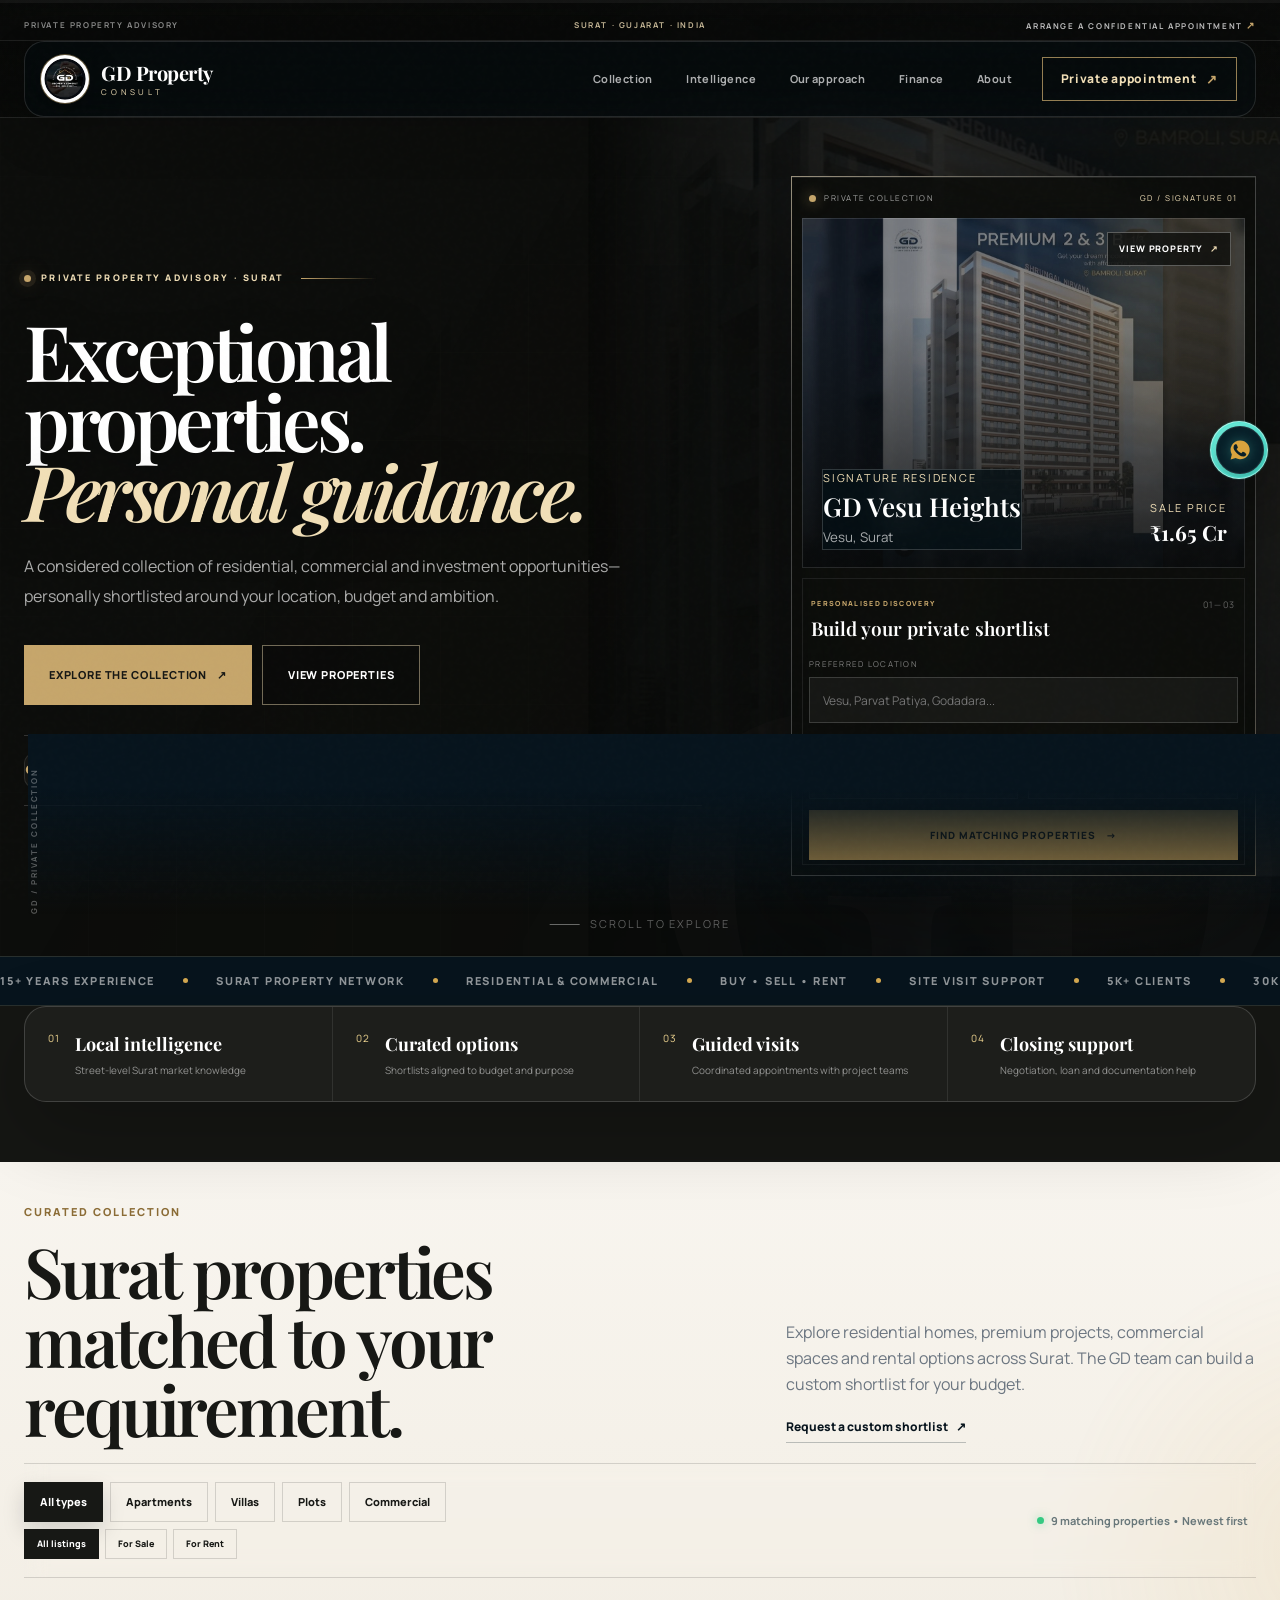
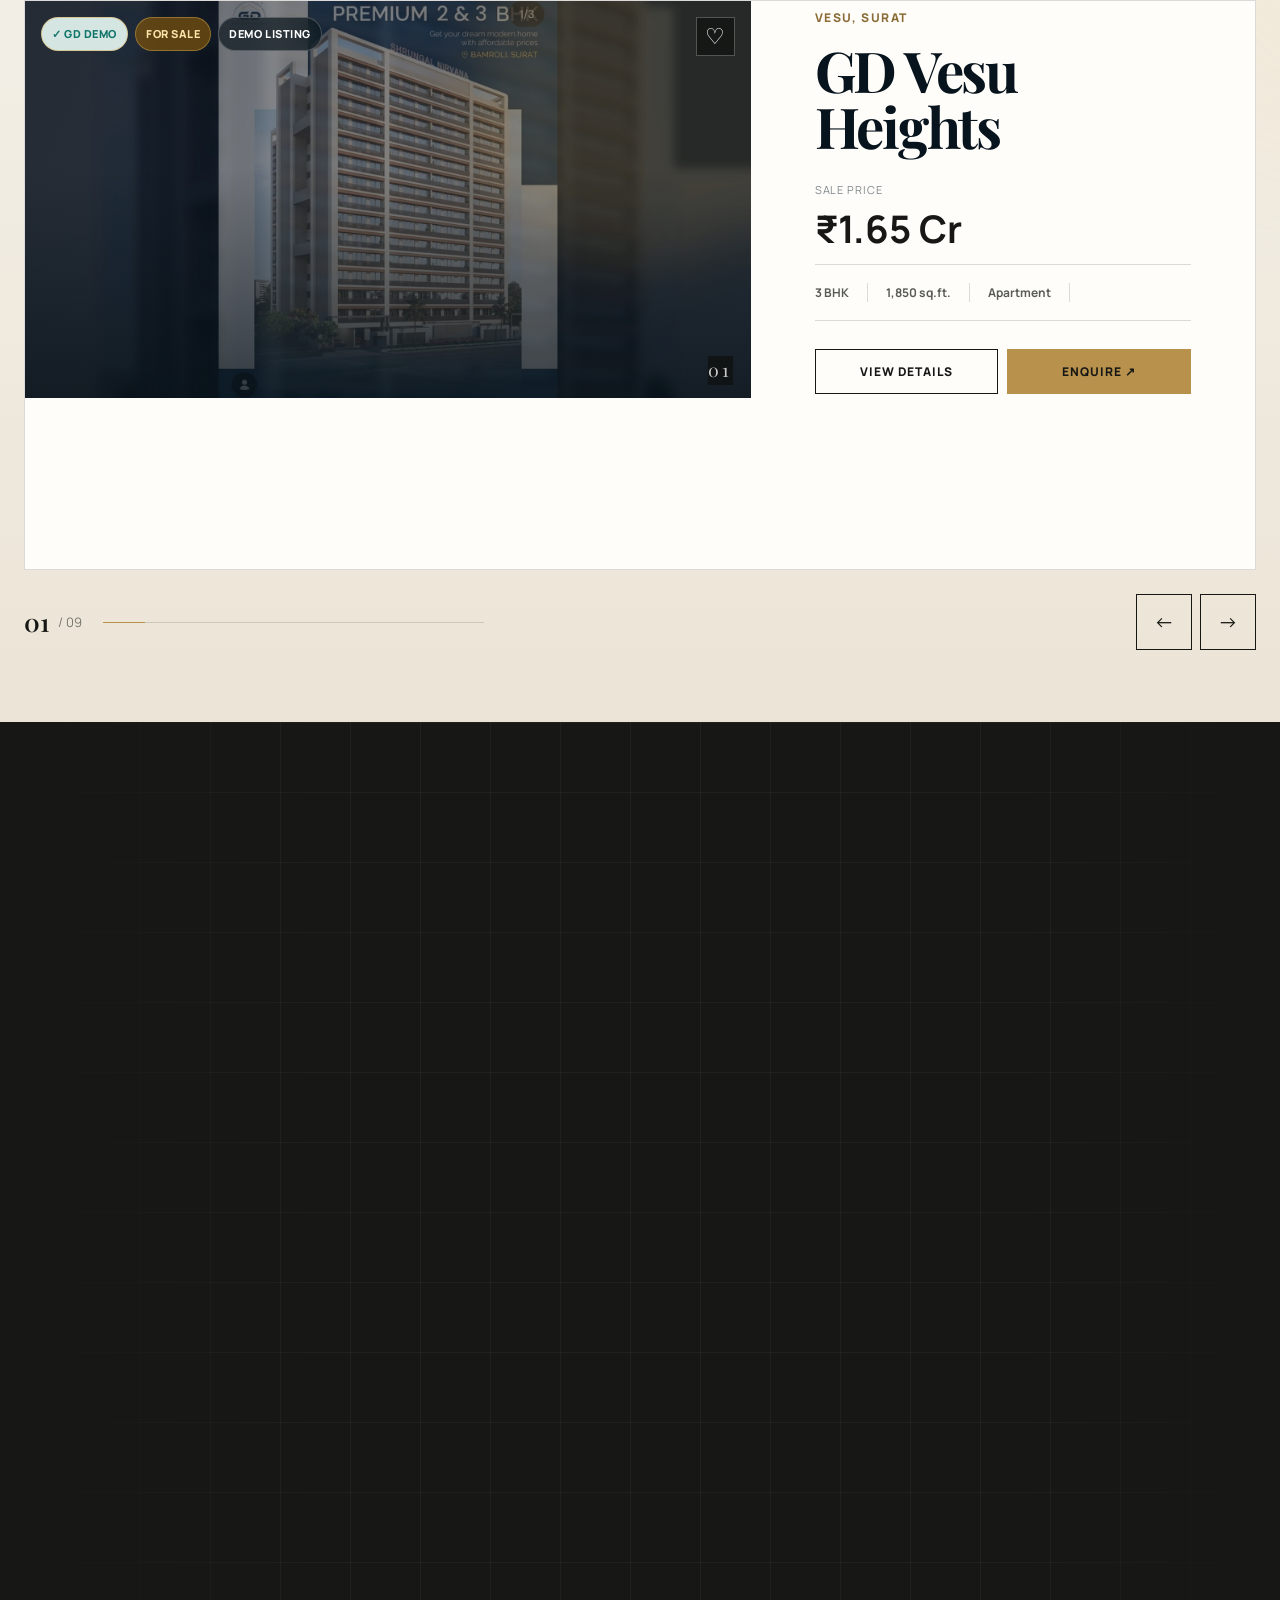
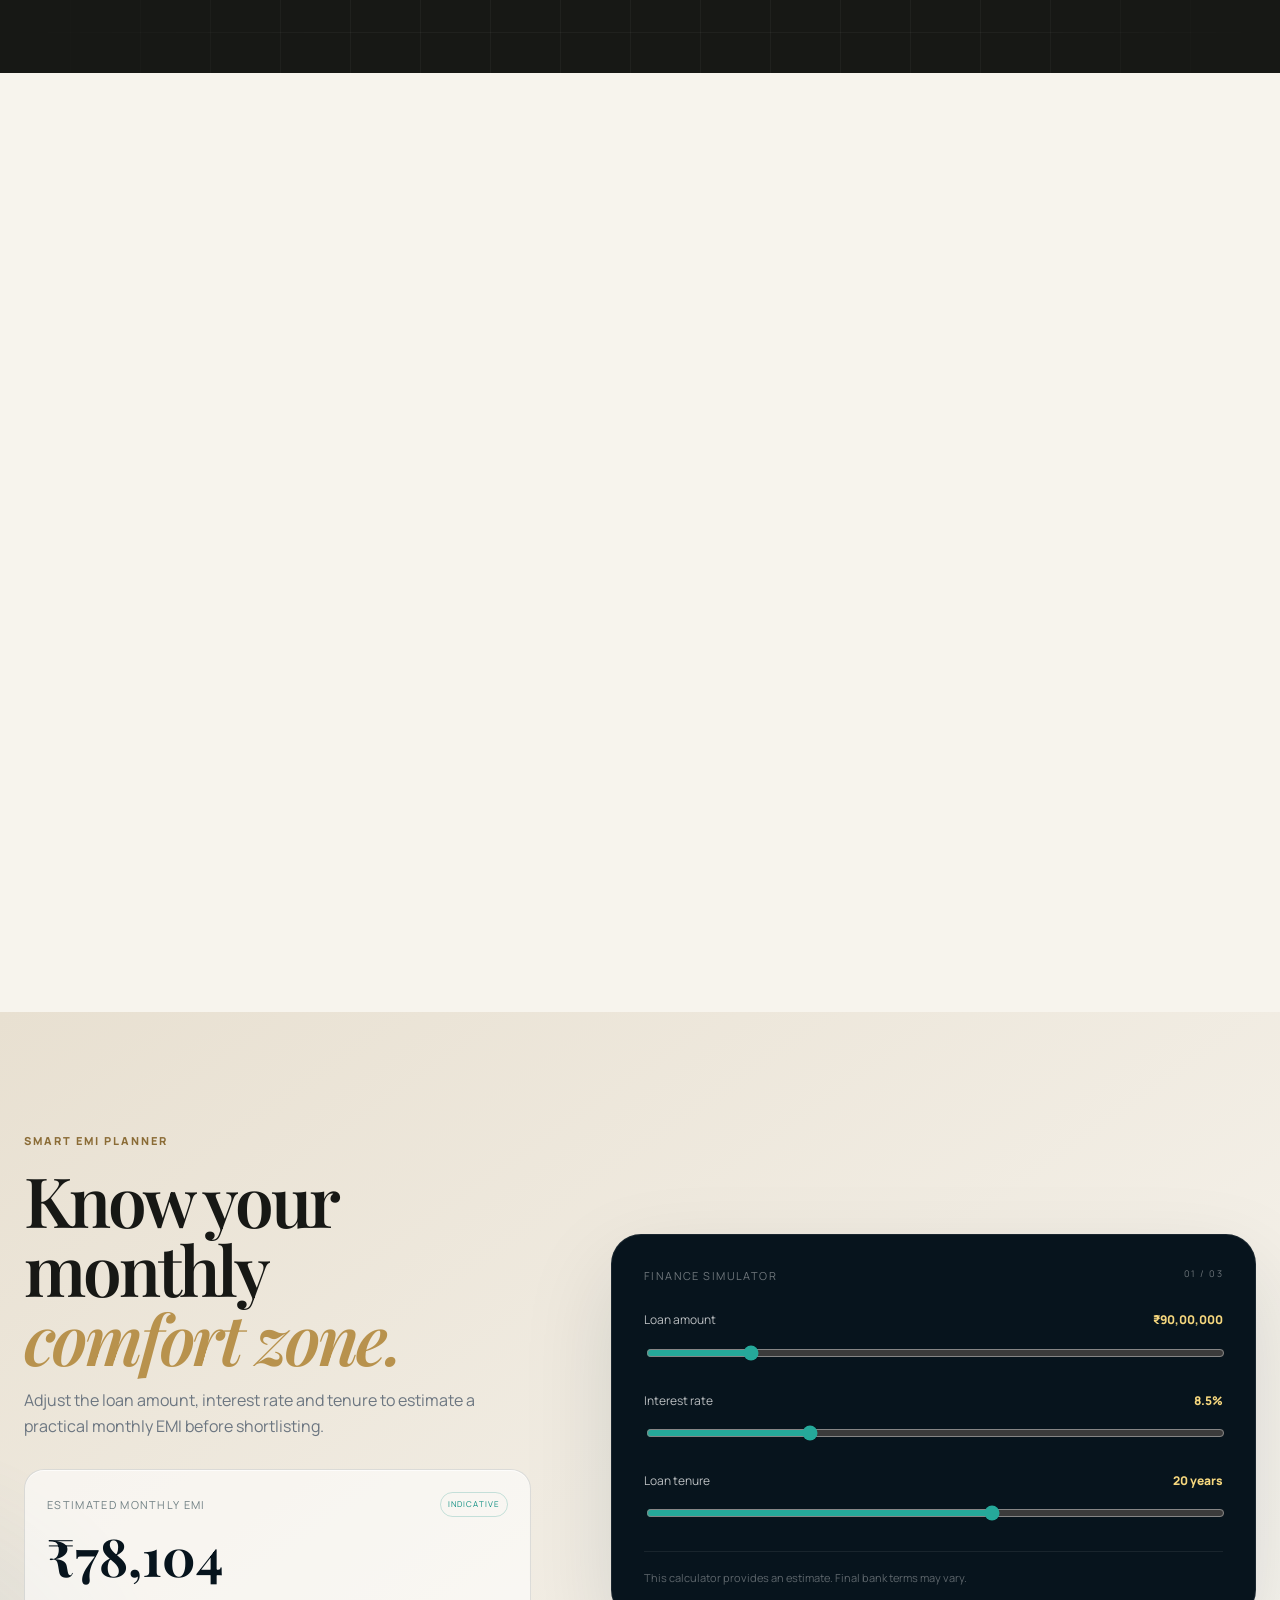
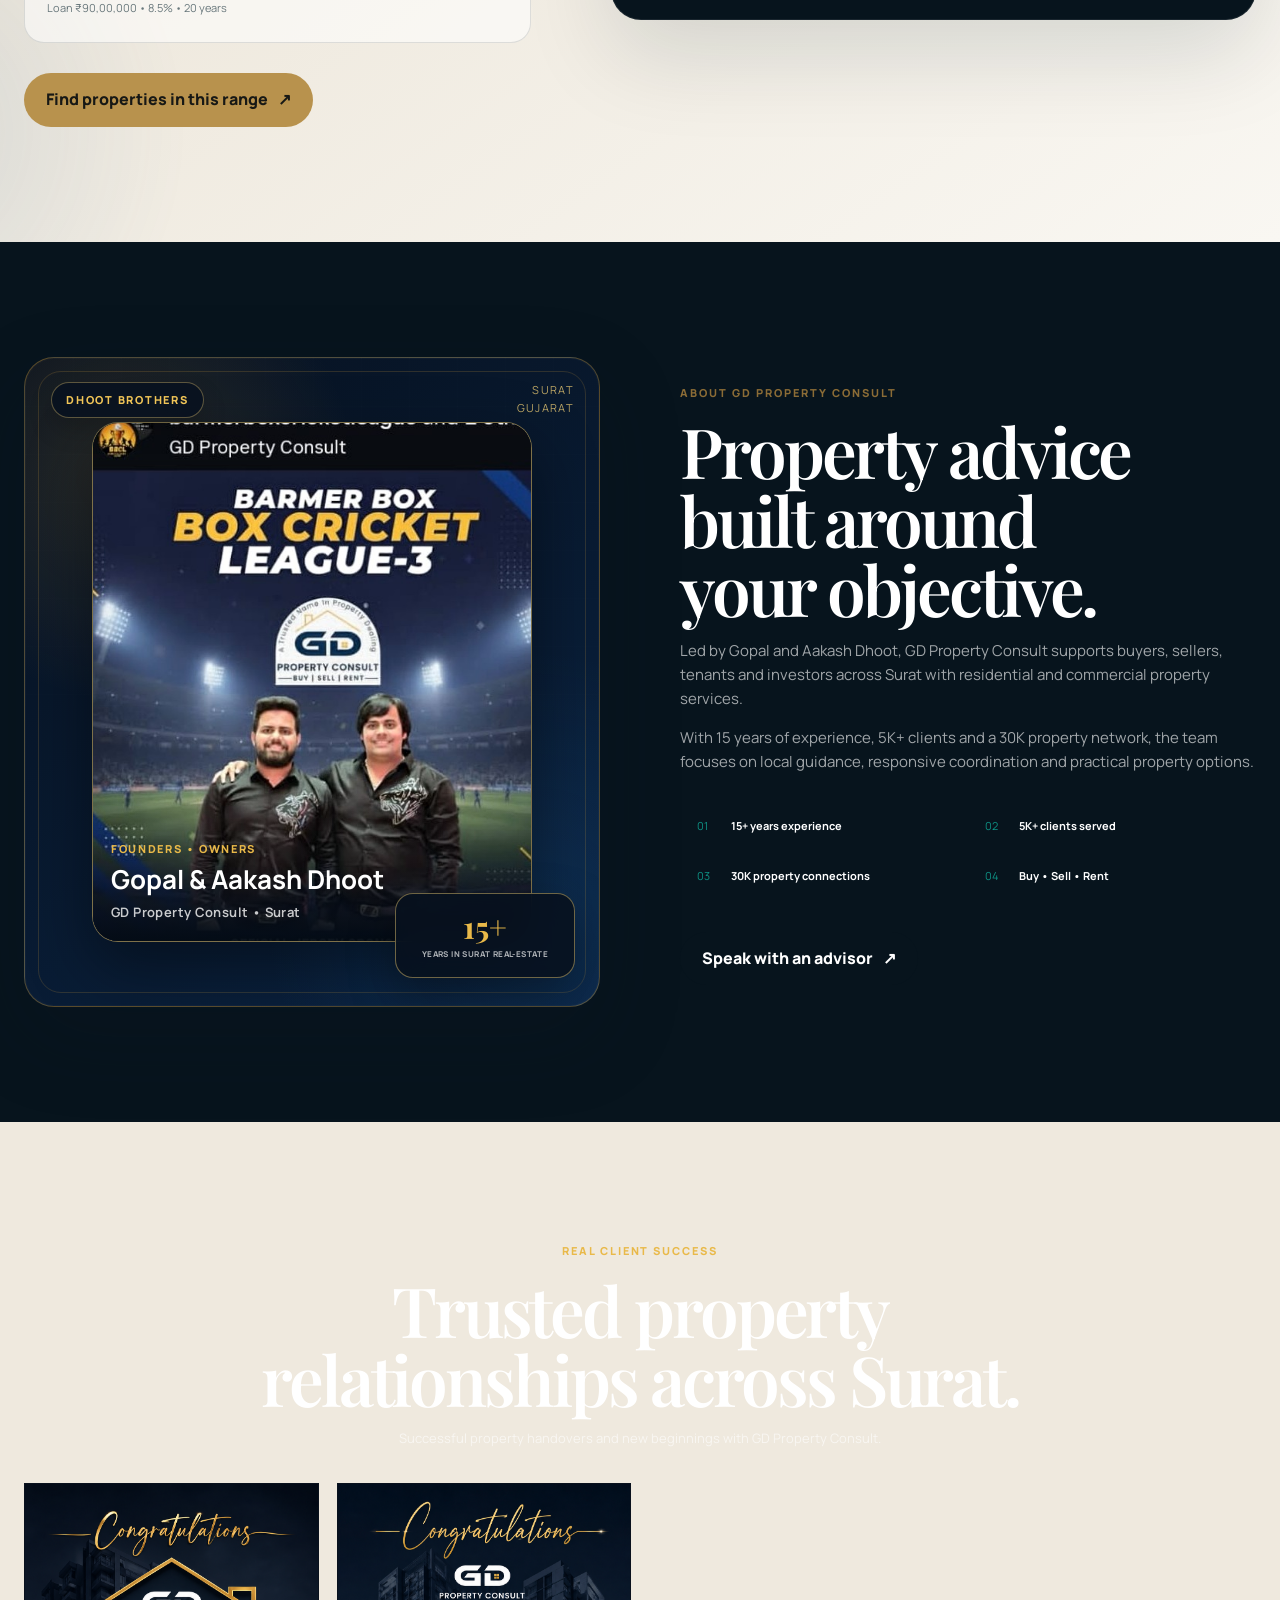
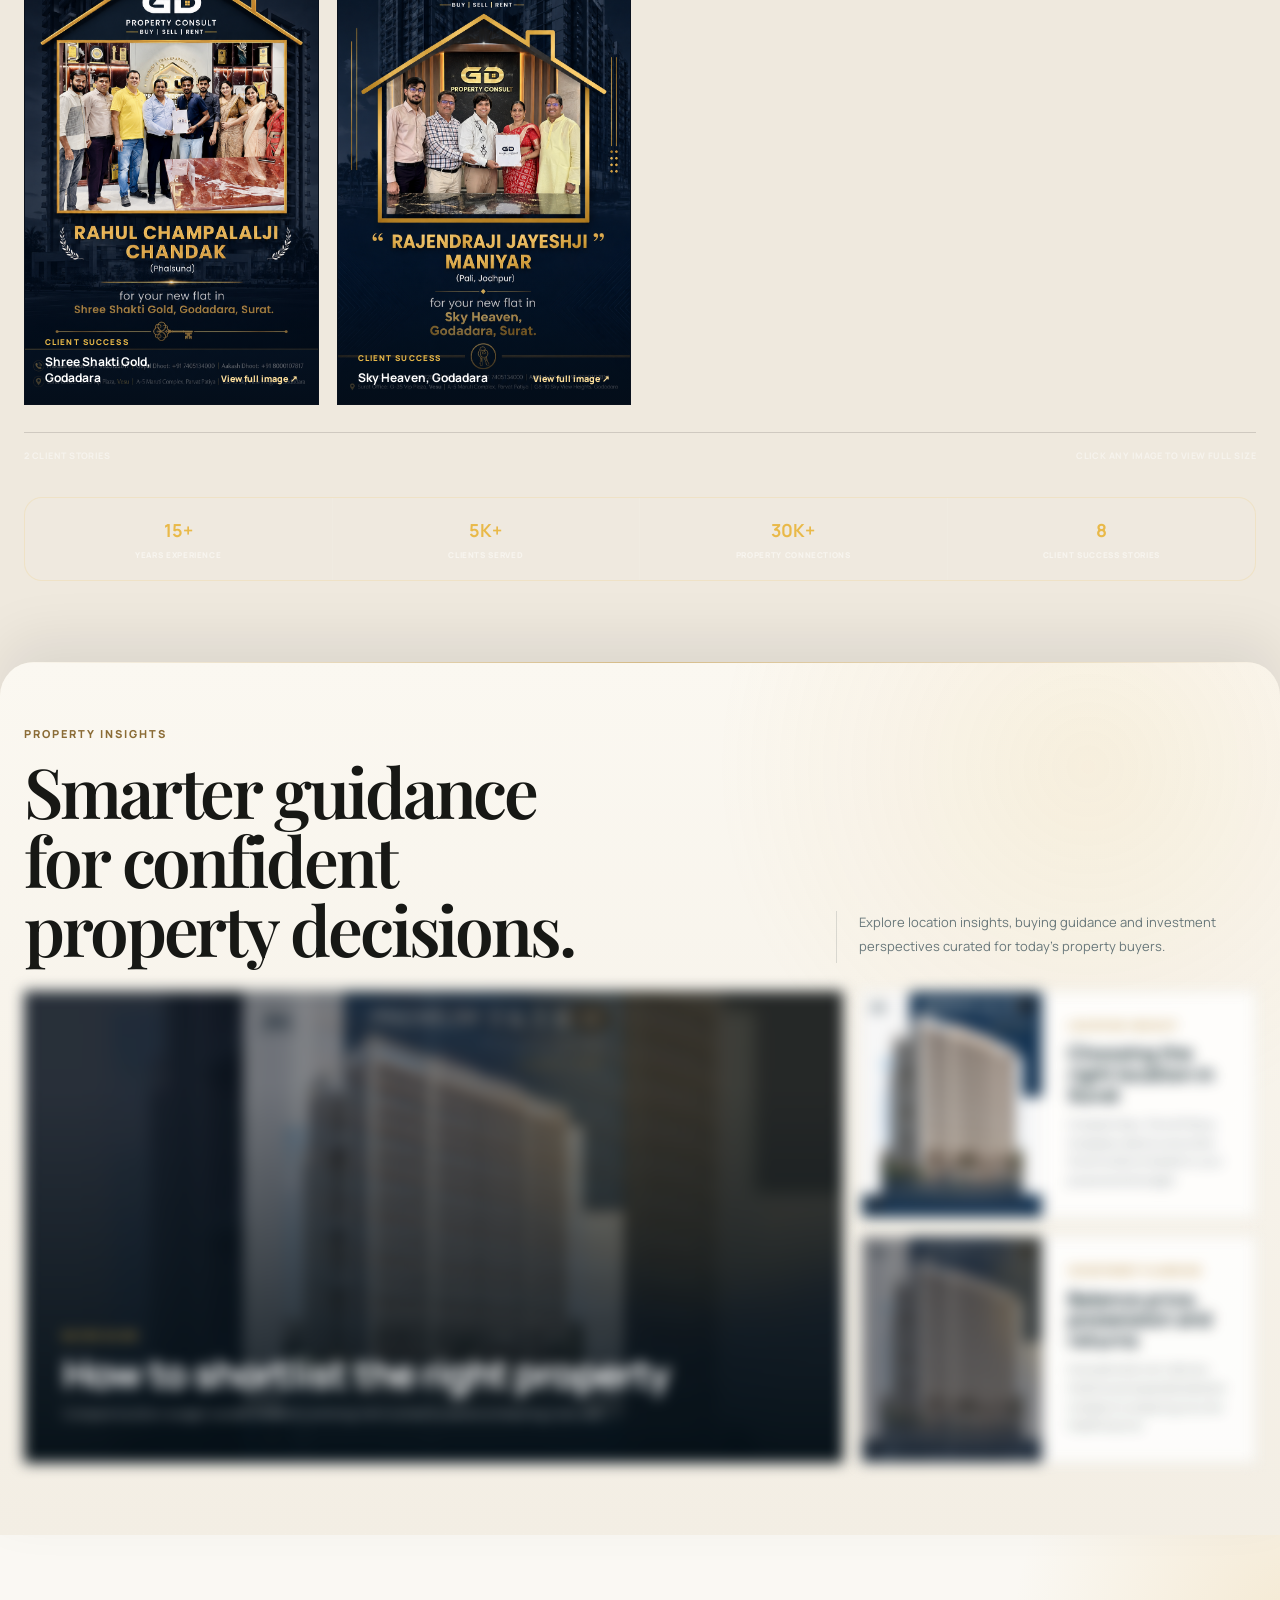
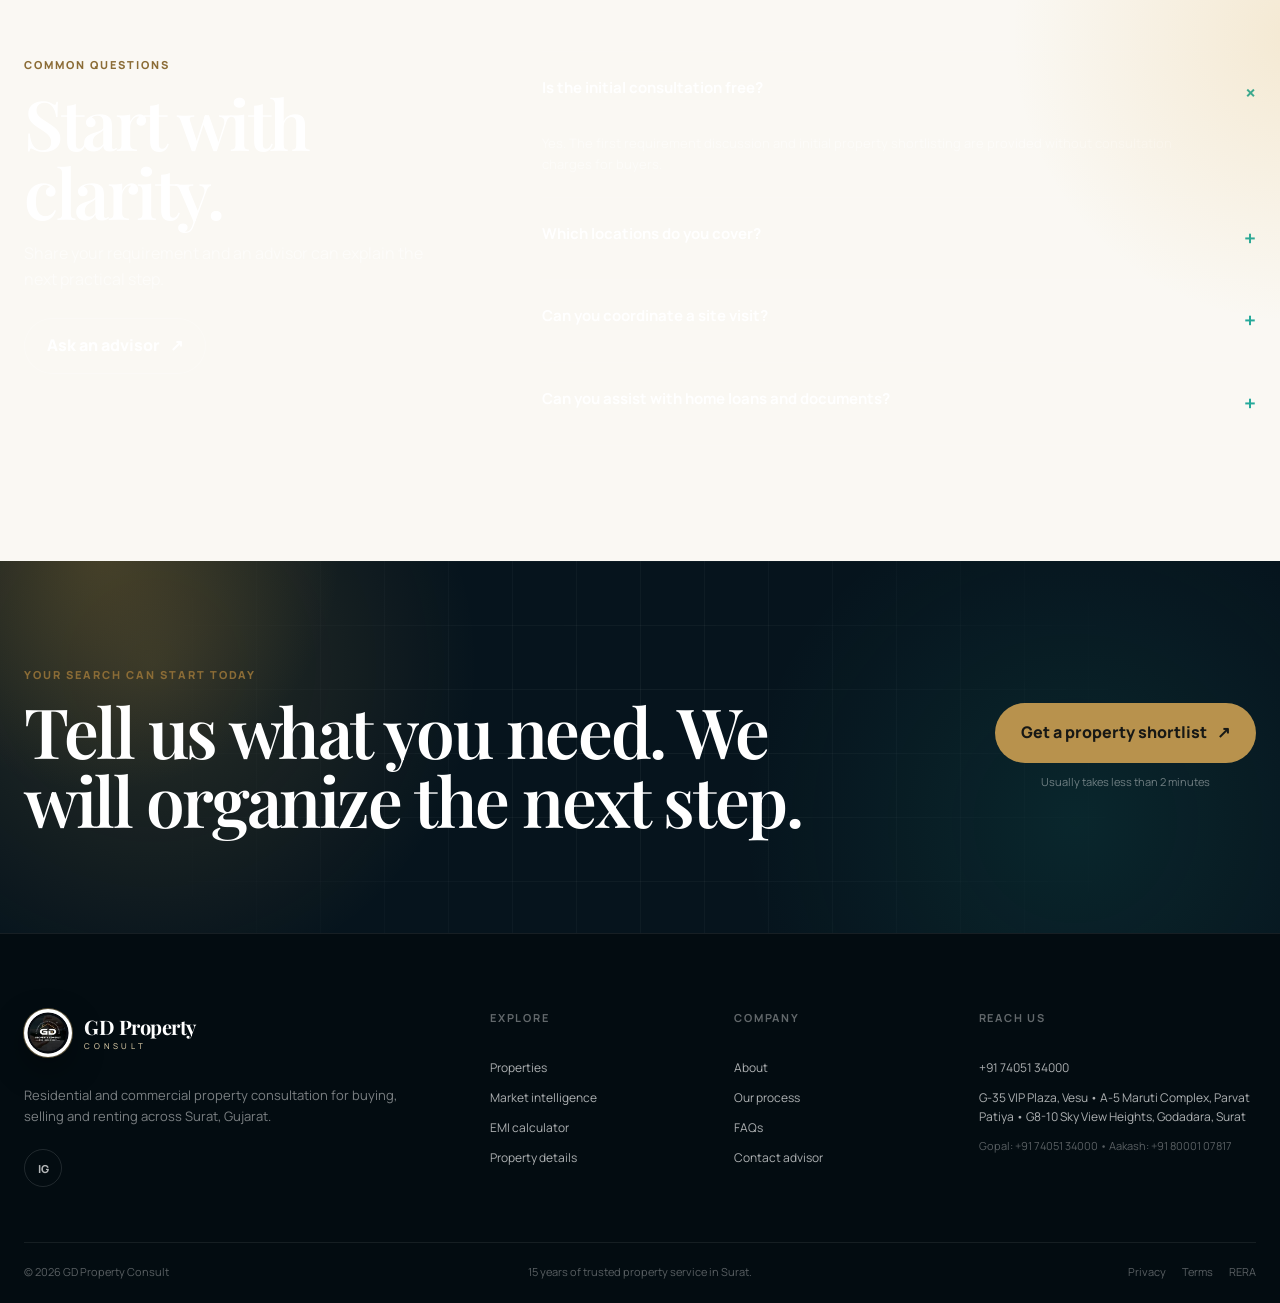
==== index.html @ 1c13df3c "Show all matching properties newest first" ====
<!DOCTYPE html>
<html lang="en">
<head>
  <meta charset="UTF-8" />
  <meta name="viewport" content="width=device-width, initial-scale=1, viewport-fit=cover, interactive-widget=resizes-content" />
  <meta name="description" content="GD Property Consult — residential, commercial, rental and property advisory services across Surat, Gujarat." />
  <meta name="theme-color" content="#07131a" />
  <title>GD Property Consult | Buy • Sell • Rent in Surat</title>
  <link rel="preconnect" href="https://fonts.googleapis.com">
  <link rel="preconnect" href="https://fonts.gstatic.com" crossorigin>
  <link href="https://fonts.googleapis.com/css2?family=Manrope:wght@400;500;600;700;800&family=Playfair+Display:ital,wght@0,600;1,600&display=swap" rel="stylesheet">
  <link rel="stylesheet" href="style.css" />
  <link rel="stylesheet" href="responsive-fix.css" />
  <link rel="stylesheet" href="v21-premium.css" />
  <link rel="stylesheet" href="v23-signature.css" />
  <link rel="stylesheet" href="v24-international.css" />
  <link rel="stylesheet" href="v25-polish.css?v=25.2" />
  <link rel="preload" as="image" href="assets/gd-property-consult/gd-hero-wide.jpg">
  <link rel="preload" as="image" href="assets/gd-property-consult/gd-about-dhoot-brothers.jpg">
  <script>
    window.__revealGDWebsite = function () {
      document.body?.classList.remove('cms-pending');
      document.getElementById('gdSiteLoader')?.classList.add('finished');
    };
    window.addEventListener('keyassets:cms-ready', window.__revealGDWebsite, { once:true });
    window.setTimeout(window.__revealGDWebsite, 2300);
  </script>
</head>
<body class="cms-pending v21-luxury v23-signature v24-international v25-polish">
  <div class="gd-site-loader" id="gdSiteLoader" role="status" aria-live="polite">
    <div class="gd-site-loader-card">
      <img src="assets/gd-property-consult/gd-logo.png" alt="GD Property Consult">
      <strong>GD Property Consult</strong>
      <span>Preparing your property experience…</span>
      <i aria-hidden="true"></i>
    </div>
  </div>

  <div class="page-progress" aria-hidden="true"><span id="pageProgress"></span></div>
  <div class="cursor-glow" id="cursorGlow" aria-hidden="true"></div>
  <div class="site-noise" aria-hidden="true"></div>

  <header class="site-header" id="top">
    <div class="v24-header-rail">
      <div class="container">
        <span>PRIVATE PROPERTY ADVISORY</span>
        <span class="v24-rail-center">SURAT · GUJARAT · INDIA</span>
        <a href="#contact">ARRANGE A CONFIDENTIAL APPOINTMENT <b>↗</b></a>
      </div>
    </div>
    <div class="container nav-wrap">
      <a class="brand" href="#top" aria-label="GD Property Consult home">
        <span class="brand-mark has-logo"><img src="assets/gd-property-consult/gd-logo.png" alt="GD Property Consult logo"></span>
        <span class="brand-text"><strong>GD Property</strong><small>CONSULT</small></span>
      </a>

      <button class="menu-btn" id="menuBtn" aria-label="Open menu" aria-expanded="false" aria-controls="mainNav">
        <span></span><span></span><span></span>
      </button>

      <nav class="nav" id="mainNav" aria-label="Primary navigation">
        <a href="#properties">Collection</a>
        <a href="#market">Intelligence</a>
        <a href="#services">Our approach</a>
        <a href="#emi">Finance</a>
        <a href="#about">About</a>
        <button class="btn btn-small btn-luminous magnetic open-lead-form" type="button"><span>Private appointment</span><b>↗</b></button>
      </nav>
    </div>
  </header>
  <button class="nav-backdrop" id="navBackdrop" type="button" aria-label="Close menu" tabindex="-1"></button>

  <main>
    <section class="hero" aria-labelledby="heroTitle">
      <div class="hero-bg" aria-hidden="true">
        <div class="hero-image"></div>
        <div class="hero-grid-lines"></div>
        <div class="hero-orb orb-one"></div>
        <div class="hero-orb orb-two"></div>
      </div>

      <div class="container hero-layout">
        <div class="hero-copy">
          <div class="hero-kicker reveal" id="cmsHeroKicker" style="--delay:.05s">
            <span class="live-dot"></span>
            Private property advisory · Surat
          </div>
          <h1 id="heroTitle" class="hero-title reveal" style="--delay:.12s">
            <span id="heroTitleMain">Exceptional properties.</span><br>
            <span class="gradient-text" id="heroTitleHighlight">Personal guidance.</span>
          </h1>
          <p class="hero-sub reveal" id="cmsHeroSubtitle" style="--delay:.2s">
            A considered collection of residential, commercial and investment opportunities—personally shortlisted around your location, budget and ambition.
          </p>

          <div class="hero-actions reveal" style="--delay:.28s">
            <a class="btn btn-luminous btn-large magnetic" id="cmsHeroPrimaryLink" href="#heroSearchForm" data-scroll-to-property-match><span id="cmsHeroPrimary">Explore the collection</span> <span>↗</span></a>
            <a class="btn btn-glass btn-large magnetic" id="cmsHeroSecondaryLink" href="#properties"><span id="cmsHeroSecondary">View properties</span></a>
          </div>

          <div class="hero-assurance reveal" style="--delay:.32s" aria-label="GD Property service assurance">
            <span><b>01</b> Curated inventory</span>
            <span><b>02</b> Discreet advisory</span>
            <span><b>03</b> Guided acquisition</span>
          </div>

          <div class="hero-proof reveal" style="--delay:.36s">
            <div><span class="proof-icon">15+</span><strong>Years of experience</strong><small>Local Surat property guidance</small></div>
            <div><span class="proof-icon">5K+</span><strong>Clients served</strong><small>Residential and commercial</small></div>
            <div><span class="proof-icon">30K</span><strong>Property connections</strong><small>Buy • Sell • Rent network</small></div>
          </div>
        </div>

        <div class="hero-console reveal" style="--delay:.18s" data-tilt>
          <div class="console-topbar">
            <div class="console-status"><span></span> Private collection</div>
            <div class="console-code">GD / SIGNATURE 01</div>
          </div>

          <div class="console-visual" id="heroFeaturedVisual">
            <img id="cmsHeroImage" src="assets/gd-property-consult/gd-hero-wide.jpg" alt="GD Vesu Heights demo property in Vesu, Surat" />
            <div class="visual-overlay"></div>
            <div class="visual-badge">
              <span id="heroFeaturedTag">Signature residence</span>
              <strong id="heroFeaturedTitle">GD Vesu Heights</strong>
              <small id="heroFeaturedLocation">Vesu, Surat</small>
            </div>
            <div class="visual-price">
              <small id="heroFeaturedPriceCaption">Sale price</small>
              <strong id="heroFeaturedPrice">₹1.65 Cr</strong>
            </div>
            <a class="hero-featured-details" id="heroFeaturedDetails" href="property-details.html?property=GD%20Vesu%20Heights">
              View property <span>↗</span>
            </a>
          </div>

          <form class="search-console" id="heroSearchForm">
            <div class="v24-search-intro">
              <div><small>PERSONALISED DISCOVERY</small><strong>Build your private shortlist</strong></div>
              <span>01—03</span>
            </div>
            <label>
              <span>Preferred location</span>
              <input name="location" type="text" minlength="2" autocomplete="address-level2" placeholder="Vesu, Parvat Patiya, Godadara..." required />
            </label>
            <div class="search-row">
              <label>
                <span>Property type</span>
                <select name="propertyType" required>
                  <option value="">Any type</option>
                  <option>Apartment</option>
                  <option>Villa</option>
                  <option>Plot</option>
                  <option>Commercial</option>
                </select>
              </label>
              <label>
                <span>Budget</span>
                <select name="budget" required>
                  <option value="">Select range</option>
                  <option>Below ₹50 Lakh</option>
                  <option>₹50–75 Lakh</option>
                  <option>₹75 Lakh–₹1 Crore</option>
                  <option>₹1–2 Crore</option>
                  <option>₹2–5 Crore</option>
                  <option>Above ₹5 Crore</option>
                </select>
              </label>
            </div>
            <button class="btn btn-luminous btn-full" type="submit">Find matching properties <span>→</span></button>
          </form>
        </div>
      </div>

      <div class="hero-scroll" aria-hidden="true"><span></span> Scroll to explore</div>
    </section>

    <section class="trust-rail" aria-label="Service strengths">
      <div class="trust-track">
        <span>15+ YEARS EXPERIENCE</span><i></i><span>SURAT PROPERTY NETWORK</span><i></i><span>RESIDENTIAL &amp; COMMERCIAL</span><i></i><span>BUY • SELL • RENT</span><i></i><span>SITE VISIT SUPPORT</span><i></i><span>5K+ CLIENTS</span><i></i><span>30K CONNECTIONS</span><i></i><span>LOCAL MARKET GUIDANCE</span>
      </div>
    </section>

    <section class="luxury-assurance" aria-label="Why choose GD Property Consult">
      <div class="container luxury-assurance-grid">
        <article class="reveal"><span>01</span><div><strong>Local intelligence</strong><small>Street-level Surat market knowledge</small></div></article>
        <article class="reveal" style="--delay:.06s"><span>02</span><div><strong>Curated options</strong><small>Shortlists aligned to budget and purpose</small></div></article>
        <article class="reveal" style="--delay:.12s"><span>03</span><div><strong>Guided visits</strong><small>Coordinated appointments with project teams</small></div></article>
        <article class="reveal" style="--delay:.18s"><span>04</span><div><strong>Closing support</strong><small>Negotiation, loan and documentation help</small></div></article>
      </div>
    </section>

    <section class="section properties-section" id="properties">
      <div class="section-aura aura-right" aria-hidden="true"></div>
      <div class="container">
        <div class="section-head reveal">
          <div>
            <span class="eyebrow" id="cmsPropertiesEyebrow">CURATED COLLECTION</span>
            <h2 id="cmsPropertiesHeading">Surat properties matched to your requirement.</h2>
          </div>
          <div class="section-sidecopy">
            <p id="cmsPropertiesDescription">Explore residential homes, premium projects, commercial spaces and rental options across Surat. The GD team can build a custom shortlist for your budget.</p>
            <a href="#contact" class="text-link open-lead-form">Request a custom shortlist <span>↗</span></a>
          </div>
        </div>

        <div class="filter-shell reveal property-filter-shell">
          <div class="property-filter-stack">
            <div class="filter-row" role="group" aria-label="Filter by property type">
              <button class="filter active" data-filter="all">All types</button>
              <button class="filter" data-filter="apartment">Apartments</button>
              <button class="filter" data-filter="villa">Villas</button>
              <button class="filter" data-filter="plot">Plots</button>
              <button class="filter" data-filter="commercial">Commercial</button>
            </div>
            <div class="purpose-filter-row" role="group" aria-label="Filter by listing purpose">
              <button class="purpose-filter active" data-purpose-filter="all">All listings</button>
              <button class="purpose-filter" data-purpose-filter="sale">For Sale</button>
              <button class="purpose-filter" data-purpose-filter="rent">For Rent</button>
            </div>
          </div>
          <span class="inventory-status"><i></i><span id="propertyInventoryText">Live inventory enabled</span></span>
        </div>

        <div class="property-grid" id="propertyGrid">
          <article class="property-card property-card-featured reveal" data-category="apartment" data-property-name="GD Vesu Heights" data-property-price="₹1.65 Cr" data-property-price-amount="16500000" data-property-bhk="3 BHK" data-property-type="Apartment" data-property-location="Vesu, Surat" data-property-area="1,850 sq.ft." data-property-configurations="[]" data-listing-purpose="Sale" data-tilt>
            <div class="property-media">
              <img src="assets/gd-property-consult/gd-hero-wide.jpg" alt="GD Vesu Heights, Vesu, Surat" loading="lazy" />
              <div class="property-shade"></div>
              <div class="property-labels"><span class="verified-badge">✓ GD Demo</span><span class="listing-purpose-badge sale">For Sale</span><span>Demo Listing</span></div>
              <button class="wishlist-btn" type="button" aria-label="Save GD Vesu Heights">♡</button>
              <div class="property-index">01</div>
            </div>
            <div class="property-body">
              <div class="property-heading"><div><small class="property-location">Vesu, Surat</small><h3>GD Vesu Heights</h3></div><div class="property-price"><span>Sale price</span><strong>₹1.65 Cr</strong></div></div>
              <div class="property-meta"><span>3 BHK</span><span>1,850 sq.ft.</span><span>Apartment</span></div>
              <div class="property-actions"><button class="property-btn property-btn-outline property-details-btn" type="button" data-property="GD Vesu Heights">View details</button><button class="property-btn property-btn-primary open-lead-form" type="button">Enquire ↗</button></div>
            </div>
          </article>

          <article class="property-card reveal" data-category="apartment" data-property-name="GD Royal Avenue" data-property-price="₹2.75 Cr" data-property-price-amount="27500000" data-property-bhk="4 BHK" data-property-type="Apartment" data-property-location="Vesu, Surat" data-property-area="2,650 sq.ft." data-property-configurations="[]" data-listing-purpose="Sale" data-tilt>
            <div class="property-media">
              <img src="assets/gd-property-consult/premium-2-3-bhk-bamroli.jpg" alt="GD Royal Avenue, Vesu, Surat" loading="lazy" />
              <div class="property-shade"></div><div class="property-labels"><span class="verified-badge">✓ GD Demo</span><span class="listing-purpose-badge sale">For Sale</span><span>Demo Listing</span></div><button class="wishlist-btn" type="button" aria-label="Save GD Royal Avenue">♡</button><div class="property-index">02</div>
            </div>
            <div class="property-body"><small class="property-location">Vesu, Surat</small><h3>GD Royal Avenue</h3><div class="property-meta"><span>4 BHK</span><span>2,650 sq.ft.</span><span>Apartment</span></div><div class="property-price inline-price"><span>Sale price</span><strong>₹2.75 Cr</strong></div><div class="property-actions"><button class="property-btn property-btn-outline property-details-btn" type="button" data-property="GD Royal Avenue">View details</button><button class="property-btn property-btn-primary open-lead-form" type="button">Enquire ↗</button></div></div>
          </article>

          <article class="property-card reveal" data-category="apartment" data-property-name="Skyview Residency" data-property-price="₹58 Lakh" data-property-price-amount="5800000" data-property-bhk="2 BHK" data-property-type="Apartment" data-property-location="Godadara, Surat" data-property-area="1,250 sq.ft." data-property-configurations="[]" data-listing-purpose="Sale" data-tilt>
            <div class="property-media">
              <img src="assets/gd-property-consult/client-success-sky-heaven.jpg" alt="Skyview Residency, Godadara, Surat" loading="lazy" />
              <div class="property-shade"></div><div class="property-labels"><span class="verified-badge">✓ GD Demo</span><span class="listing-purpose-badge sale">For Sale</span><span>Demo Listing</span></div><button class="wishlist-btn" type="button" aria-label="Save Skyview Residency">♡</button><div class="property-index">03</div>
            </div>
            <div class="property-body"><small class="property-location">Godadara, Surat</small><h3>Skyview Residency</h3><div class="property-meta"><span>2 BHK</span><span>1,250 sq.ft.</span><span>Apartment</span></div><div class="property-price inline-price"><span>Sale price</span><strong>₹58 Lakh</strong></div><div class="property-actions"><button class="property-btn property-btn-outline property-details-btn" type="button" data-property="Skyview Residency">View details</button><button class="property-btn property-btn-primary open-lead-form" type="button">Enquire ↗</button></div></div>
          </article>

          <article class="property-card reveal" data-category="apartment" data-property-name="Shakti Gold Homes" data-property-price="₹82 Lakh" data-property-price-amount="8200000" data-property-bhk="3 BHK" data-property-type="Apartment" data-property-location="Godadara, Surat" data-property-area="1,650 sq.ft." data-property-configurations="[]" data-listing-purpose="Sale" data-tilt>
            <div class="property-media">
              <img src="assets/gd-property-consult/client-success-shree-shakti-gold.jpg" alt="Shakti Gold Homes, Godadara, Surat" loading="lazy" />
              <div class="property-shade"></div><div class="property-labels"><span class="verified-badge">✓ GD Demo</span><span class="listing-purpose-badge sale">For Sale</span><span>Demo Listing</span></div><button class="wishlist-btn" type="button" aria-label="Save Shakti Gold Homes">♡</button><div class="property-index">04</div>
            </div>
            <div class="property-body"><small class="property-location">Godadara, Surat</small><h3>Shakti Gold Homes</h3><div class="property-meta"><span>3 BHK</span><span>1,650 sq.ft.</span><span>Apartment</span></div><div class="property-price inline-price"><span>Sale price</span><strong>₹82 Lakh</strong></div><div class="property-actions"><button class="property-btn property-btn-outline property-details-btn" type="button" data-property="Shakti Gold Homes">View details</button><button class="property-btn property-btn-primary open-lead-form" type="button">Enquire ↗</button></div></div>
          </article>

          <article class="property-card reveal" data-category="apartment" data-property-name="Shivanta Luxuria" data-property-price="₹95 Lakh" data-property-price-amount="9500000" data-property-bhk="3 BHK" data-property-type="Apartment" data-property-location="Parvat–Godadara, Surat" data-property-area="1,780 sq.ft." data-property-configurations="[]" data-listing-purpose="Sale" data-tilt>
            <div class="property-media">
              <img src="assets/gd-property-consult/gd-client-success-collage.jpg" alt="Shivanta Luxuria, Parvat–Godadara, Surat" loading="lazy" />
              <div class="property-shade"></div><div class="property-labels"><span class="verified-badge">✓ GD Demo</span><span class="listing-purpose-badge sale">For Sale</span><span>Demo Listing</span></div><button class="wishlist-btn" type="button" aria-label="Save Shivanta Luxuria">♡</button><div class="property-index">05</div>
            </div>
            <div class="property-body"><small class="property-location">Parvat–Godadara, Surat</small><h3>Shivanta Luxuria</h3><div class="property-meta"><span>3 BHK</span><span>1,780 sq.ft.</span><span>Apartment</span></div><div class="property-price inline-price"><span>Sale price</span><strong>₹95 Lakh</strong></div><div class="property-actions"><button class="property-btn property-btn-outline property-details-btn" type="button" data-property="Shivanta Luxuria">View details</button><button class="property-btn property-btn-primary open-lead-form" type="button">Enquire ↗</button></div></div>
          </article>

          <article class="property-card reveal" data-category="commercial" data-property-name="Maruti Business Hub" data-property-price="₹72 Lakh" data-property-price-amount="7200000" data-property-bhk="Office" data-property-type="Commercial" data-property-location="Parvat Patiya, Surat" data-property-area="850 sq.ft." data-property-configurations="[]" data-listing-purpose="Sale" data-tilt>
            <div class="property-media">
              <img src="assets/gd-property-consult/premium-2-3-bhk-bamroli.jpg" alt="Maruti Business Hub, Parvat Patiya, Surat" loading="lazy" />
              <div class="property-shade"></div><div class="property-labels"><span class="verified-badge">✓ GD Demo</span><span class="listing-purpose-badge sale">For Sale</span><span>Demo Listing</span></div><button class="wishlist-btn" type="button" aria-label="Save Maruti Business Hub">♡</button><div class="property-index">06</div>
            </div>
            <div class="property-body"><small class="property-location">Parvat Patiya, Surat</small><h3>Maruti Business Hub</h3><div class="property-meta"><span>Office</span><span>850 sq.ft.</span><span>Commercial</span></div><div class="property-price inline-price"><span>Sale price</span><strong>₹72 Lakh</strong></div><div class="property-actions"><button class="property-btn property-btn-outline property-details-btn" type="button" data-property="Maruti Business Hub">View details</button><button class="property-btn property-btn-primary open-lead-form" type="button">Enquire ↗</button></div></div>
          </article>

          <article class="property-card reveal" data-category="commercial" data-property-name="VIP Plaza Office" data-property-price="₹42,000/month" data-property-price-amount="42000" data-property-bhk="Office" data-property-type="Office" data-property-location="Vesu, Surat" data-property-area="650 sq.ft." data-property-configurations="[]" data-listing-purpose="Rent" data-tilt>
            <div class="property-media">
              <img src="assets/gd-property-consult/gd-hero-wide.jpg" alt="VIP Plaza Office, Vesu, Surat" loading="lazy" />
              <div class="property-shade"></div><div class="property-labels"><span class="verified-badge">✓ GD Demo</span><span class="listing-purpose-badge rent">For Rent</span><span>Demo Listing</span></div><button class="wishlist-btn" type="button" aria-label="Save VIP Plaza Office">♡</button><div class="property-index">07</div>
            </div>
            <div class="property-body"><small class="property-location">Vesu, Surat</small><h3>VIP Plaza Office</h3><div class="property-meta"><span>Office</span><span>650 sq.ft.</span><span>Office</span></div><div class="property-price inline-price"><span>Monthly rent</span><strong>₹42,000/month</strong></div><div class="property-actions"><button class="property-btn property-btn-outline property-details-btn" type="button" data-property="VIP Plaza Office">View details</button><button class="property-btn property-btn-primary open-lead-form" type="button">Enquire ↗</button></div></div>
          </article>

          <article class="property-card reveal" data-category="villa" data-property-name="Green Valley Villa" data-property-price="₹1.25 Cr" data-property-price-amount="12500000" data-property-bhk="3 BHK Villa" data-property-type="Villa" data-property-location="Dindoli, Surat" data-property-area="2,200 sq.ft." data-property-configurations="[]" data-listing-purpose="Sale" data-tilt>
            <div class="property-media">
              <img src="assets/gd-property-consult/client-success-shree-shakti-gold.jpg" alt="Green Valley Villa, Dindoli, Surat" loading="lazy" />
              <div class="property-shade"></div><div class="property-labels"><span class="verified-badge">✓ GD Demo</span><span class="listing-purpose-badge sale">For Sale</span><span>Demo Listing</span></div><button class="wishlist-btn" type="button" aria-label="Save Green Valley Villa">♡</button><div class="property-index">08</div>
            </div>
            <div class="property-body"><small class="property-location">Dindoli, Surat</small><h3>Green Valley Villa</h3><div class="property-meta"><span>3 BHK Villa</span><span>2,200 sq.ft.</span><span>Villa</span></div><div class="property-price inline-price"><span>Sale price</span><strong>₹1.25 Cr</strong></div><div class="property-actions"><button class="property-btn property-btn-outline property-details-btn" type="button" data-property="Green Valley Villa">View details</button><button class="property-btn property-btn-primary open-lead-form" type="button">Enquire ↗</button></div></div>
          </article>

          <article class="property-card reveal" data-category="apartment" data-property-name="Althan Urban Homes" data-property-price="₹28,000/month" data-property-price-amount="28000" data-property-bhk="2 BHK" data-property-type="Apartment" data-property-location="Althan, Surat" data-property-area="1,300 sq.ft." data-property-configurations="[]" data-listing-purpose="Rent" data-tilt>
            <div class="property-media">
              <img src="assets/gd-property-consult/client-success-sky-heaven.jpg" alt="Althan Urban Homes, Althan, Surat" loading="lazy" />
              <div class="property-shade"></div><div class="property-labels"><span class="verified-badge">✓ GD Demo</span><span class="listing-purpose-badge rent">For Rent</span><span>Demo Listing</span></div><button class="wishlist-btn" type="button" aria-label="Save Althan Urban Homes">♡</button><div class="property-index">09</div>
            </div>
            <div class="property-body"><small class="property-location">Althan, Surat</small><h3>Althan Urban Homes</h3><div class="property-meta"><span>2 BHK</span><span>1,300 sq.ft.</span><span>Apartment</span></div><div class="property-price inline-price"><span>Monthly rent</span><strong>₹28,000/month</strong></div><div class="property-actions"><button class="property-btn property-btn-outline property-details-btn" type="button" data-property="Althan Urban Homes">View details</button><button class="property-btn property-btn-primary open-lead-form" type="button">Enquire ↗</button></div></div>
          </article>
        </div>
        <div class="property-filter-empty" id="propertyFilterEmpty" role="status" aria-live="polite" hidden>
          <span>No exact property is available in this combination right now.</span>
          <button type="button" id="resetPropertyFilters">Show all properties</button>
        </div>
        <div class="v23-property-nav" id="v23PropertyNav" aria-label="Featured property navigation">
          <div class="v23-property-count"><strong id="v23PropertyCurrent">01</strong><span id="v23PropertyTotal">/ 05</span><i><b id="v23PropertyProgress"></b></i></div>
          <div class="v23-property-arrows"><button type="button" id="v23PropertyPrevious" aria-label="Previous property">←</button><button type="button" id="v23PropertyNext" aria-label="Next property">→</button></div>
        </div>
        </div>
      </div>
    </section>

    <section class="section market-section" id="market">
      <div class="container market-layout">
        <div class="market-copy reveal">
          <span class="eyebrow" id="cmsMarketEyebrow">MARKET INTELLIGENCE</span>
          <h2 id="cmsMarketHeading">Local knowledge.<br><em>Better property choices.</em></h2>
          <p id="cmsMarketDescription">GD Property Consult connects your location, budget and purpose with suitable residential, commercial and rental options across Surat.</p>
          <div class="market-points">
            <div><span>01</span><strong>Location fit</strong><small>Vesu, Parvat Patiya, Godadara, Bamroli and nearby Surat locations.</small></div>
            <div><span>02</span><strong>Project fit</strong><small>Residential, commercial, buy, sell and rental requirements.</small></div>
            <div><span>03</span><strong>Financial fit</strong><small>Budget alignment, project comparison and site-visit coordination.</small></div>
          </div>
          <button class="btn btn-outline-light open-lead-form magnetic" type="button">Build my shortlist <span>↗</span></button>
        </div>

        <div class="market-interface reveal" data-tilt>
          <div class="interface-header"><span><i></i> <b id="cmsIntelligenceTitle">GD Intelligence</b></span><small class="live-status"><i></i><b id="cmsIntelligenceStatus">LIVE INVENTORY SYNCED</b></small></div>
          <div class="radar-wrap">
            <div class="radar-ring ring-1"></div><div class="radar-ring ring-2"></div><div class="radar-ring ring-3"></div><div class="radar-sweep"></div>
            <div class="radar-core">GD</div>
            <div id="cmsIntelligenceNodes" class="intelligence-nodes"></div>
          </div>
          <div class="interface-footer">
            <div><small id="cmsListingsLabel">Active listings</small><strong id="marketActiveListings">Loading…</strong></div>
            <div><small id="cmsAverageLabel">Average price</small><strong id="marketAveragePrice">Loading…</strong></div>
            <div><small id="cmsTopLocationLabel">Top location</small><strong id="marketTopLocation">Loading…</strong></div>
          </div>
        </div>
      </div>
    </section>

    <section class="section process-section" id="services">
      <div class="container">
        <div class="section-head centered reveal">
          <span class="eyebrow">A CLEARER BUYING JOURNEY</span>
          <h2>From requirement to possession,<br><em>one connected process.</em></h2>
          <p>Every stage is organized to keep decisions transparent, fast and focused.</p>
        </div>

        <div class="process-grid">
          <article class="process-card reveal" style="--delay:.05s"><div class="process-number">01</div><div class="process-icon">◎</div><h3>Requirement mapping</h3><p>We understand budget, location, configuration, purpose and purchase timeline.</p><span class="process-line"></span></article>
          <article class="process-card reveal" style="--delay:.12s"><div class="process-number">02</div><div class="process-icon">◇</div><h3>Verified shortlisting</h3><p>Only relevant options are shared with clear comparisons and project context.</p><span class="process-line"></span></article>
          <article class="process-card reveal" style="--delay:.19s"><div class="process-number">03</div><div class="process-icon">⌖</div><h3>Guided site visits</h3><p>Visits are coordinated around your availability with the right project contact.</p><span class="process-line"></span></article>
          <article class="process-card reveal" style="--delay:.26s"><div class="process-number">04</div><div class="process-icon">✓</div><h3>Decision support</h3><p>Get assistance with comparison, negotiation, loan coordination and documentation.</p><span class="process-line"></span></article>
        </div>
      </div>
    </section>

    <section class="section emi-section" id="emi">
      <div class="section-aura aura-left" aria-hidden="true"></div>
      <div class="container calculator-grid">
        <div class="calculator-copy reveal">
          <span class="eyebrow">SMART EMI PLANNER</span>
          <h2>Know your monthly<br><em>comfort zone.</em></h2>
          <p>Adjust the loan amount, interest rate and tenure to estimate a practical monthly EMI before shortlisting.</p>
          <div class="calc-result">
            <div class="calc-result-top"><small>Estimated monthly EMI</small><span>Indicative</span></div>
            <strong id="emiResult">₹82,694</strong>
            <span id="emiSummary">Loan ₹90,00,000 • 8.5% • 20 years</span>
          </div>
          <button class="btn btn-luminous magnetic open-lead-form" type="button">Find properties in this range <span>↗</span></button>
        </div>

        <div class="calculator-card reveal" data-tilt>
          <div class="calculator-card-head"><span>FINANCE SIMULATOR</span><small>01 / 03</small></div>
          <label>Loan amount <output id="loanOut">₹90,00,000</output><input id="loanAmount" type="range" min="500000" max="50000000" step="100000" value="9000000" /></label>
          <label>Interest rate <output id="rateOut">8.5%</output><input id="interestRate" type="range" min="6" max="15" step="0.1" value="8.5" /></label>
          <label>Loan tenure <output id="tenureOut">20 years</output><input id="loanTenure" type="range" min="5" max="30" step="1" value="20" /></label>
          <div class="calc-disclaimer">This calculator provides an estimate. Final bank terms may vary.</div>
        </div>
      </div>
    </section>

    <section class="section about-section" id="about">
      <div class="container about-grid">
        <div class="about-visual gd-about-founders reveal" aria-label="Founders Gopal and Aakash Dhoot of GD Property Consult">
          <div class="gd-about-grid-lines" aria-hidden="true"></div>

          <div class="gd-about-founder-chip">DHOOT BROTHERS</div>

          <figure class="gd-about-founder-card">
            <img
              id="cmsAboutOwnerImage"
              src="assets/gd-property-consult/gd-about-dhoot-brothers.jpg"
              alt="Gopal and Aakash Dhoot, owners of GD Property Consult"
              loading="lazy"
            >
            <figcaption>
              <small>FOUNDERS • OWNERS</small>
              <strong>Gopal &amp; Aakash Dhoot</strong>
              <span>GD Property Consult • Surat</span>
            </figcaption>
          </figure>

          <div class="gd-about-founder-badge">
            <strong>15+</strong>
            <span>Years in Surat real-estate</span>
          </div>

          <div class="about-coordinate">SURAT<br>GUJARAT</div>
        </div>
        <div class="about-copy reveal">
          <span class="eyebrow">ABOUT GD PROPERTY CONSULT</span>
          <h2 id="cmsAboutHeading">Property advice built around your objective.</h2>
          <p id="cmsAboutText1">Led by Gopal and Aakash Dhoot, GD Property Consult supports buyers, sellers, tenants and investors across Surat with residential and commercial property services.</p>
          <p id="cmsAboutText2">With 15 years of experience, 5K+ clients and a 30K property network, the team focuses on local guidance, responsive coordination and practical property options.</p>
          <div class="about-values">
            <div><span>01</span><strong>15+ years experience</strong></div>
            <div><span>02</span><strong>5K+ clients served</strong></div>
            <div><span>03</span><strong>30K property connections</strong></div>
            <div><span>04</span><strong>Buy • Sell • Rent</strong></div>
          </div>
          <button class="btn btn-dark open-lead-form magnetic" type="button">Speak with an advisor <span>↗</span></button>
        </div>
      </div>
    </section>

    <section class="section confidence-section gd-testimonial-section" id="testimonials">
      <div class="container">
        <div class="confidence-top reveal">
          <span class="eyebrow">REAL CLIENT SUCCESS</span>
          <h2 id="cmsTestimonialsHeading">Trusted property relationships across Surat.</h2>
          <p class="testimonial-section-intro">Successful property handovers and new beginnings with GD Property Consult.</p>
        </div>

        <div class="testimonial-gallery-shell">
          <button class="testimonial-gallery-nav previous" id="testimonialGalleryPrevious" type="button" aria-label="Previous testimonials">←</button>
          <div class="testimonial-poster-grid" id="testimonialPosterGrid">
          <button
            class="testimonial-poster-card reveal"
            type="button"
            data-testimonial-poster="assets/gd-property-consult/testimonials/rahul-champalalji-chandak-success.png"
            data-testimonial-title="Rahul Champalalji Chandak"
            aria-label="Open Rahul Champalalji Chandak client success poster"
          >
            <img
              src="assets/gd-property-consult/testimonials/rahul-champalalji-chandak-success.png"
              alt="GD Property Consult client success poster for Rahul Champalalji Chandak at Shree Shakti Gold, Godadara, Surat"
              loading="lazy"
            >
            <span class="testimonial-poster-action">
              <span><small>CLIENT SUCCESS</small><strong>Shree Shakti Gold, Godadara</strong></span>
              <b>View full image ↗</b>
            </span>
          </button>

          <button
            class="testimonial-poster-card reveal"
            type="button"
            data-testimonial-poster="assets/gd-property-consult/testimonials/rajendraji-jayeshji-maniyar-success.png"
            data-testimonial-title="Rajendraji Jayeshji Maniyar"
            aria-label="Open Rajendraji Jayeshji Maniyar client success poster"
          >
            <img
              src="assets/gd-property-consult/testimonials/rajendraji-jayeshji-maniyar-success.png"
              alt="GD Property Consult client success poster for Rajendraji Jayeshji Maniyar at Sky Heaven, Godadara, Surat"
              loading="lazy"
            >
            <span class="testimonial-poster-action">
              <span><small>CLIENT SUCCESS</small><strong>Sky Heaven, Godadara</strong></span>
              <b>View full image ↗</b>
            </span>
          </button>
          </div>
          <button class="testimonial-gallery-nav next" id="testimonialGalleryNext" type="button" aria-label="Next testimonials">→</button>
        </div>

        <div class="testimonial-gallery-status">
          <span id="testimonialGalleryCount">2 client stories</span>
          <span>Click any image to view full size</span>
        </div>

        <div class="testimonial-gallery-dots" id="testimonialGalleryDots" aria-label="Testimonial slider pages" hidden></div>

        <div class="testimonial-swipe-hint" aria-hidden="true">
          <span>Swipe to explore</span><i>→</i>
        </div>

        <div class="testimonial-trust-strip reveal">
          <div><strong>15+</strong><span>Years Experience</span></div>
          <div><strong>5K+</strong><span>Clients Served</span></div>
          <div><strong>30K+</strong><span>Property Connections</span></div>
          <div><strong>8</strong><span>Client Success Stories</span></div>
        </div>
      </div>
    </section>

    <section class="section insights-section" id="blog">
      <div class="container">
        <div class="section-head reveal"><div><span class="eyebrow" id="cmsInsightsEyebrow">PROPERTY INSIGHTS</span><h2 id="cmsInsightsHeading">Smarter guidance for confident property decisions.</h2></div><div class="section-sidecopy"><p id="cmsInsightsDescription">Explore location insights, buying guidance and investment perspectives curated for today’s property buyers.</p></div></div>
        <div class="insight-grid" id="blogGrid">
          <article class="insight-card reveal"><div class="insight-media"><img src="assets/gd-property-consult/gd-hero-wide.jpg" alt="Property buying guidance" loading="lazy"></div><div class="insight-body"><small>BUYER GUIDE</small><h3>How to shortlist the right property</h3><p>Compare location, budget, builder credibility and long-term suitability before scheduling a site visit.</p></div></article>
          <article class="insight-card reveal"><div class="insight-media"><img src="assets/gd-property-consult/premium-2-3-bhk-bamroli.jpg" alt="Surat property market" loading="lazy"></div><div class="insight-body"><small>LOCATION INSIGHT</small><h3>Choosing the right location in Surat</h3><p>Compare Vesu, Parvat Patiya, Godadara, Bamroli and other Surat locations based on your purpose and budget.</p></div></article>
          <article class="insight-card reveal"><div class="insight-media"><img src="assets/gd-property-consult/gd-hero-wide.jpg" alt="Property investment planning" loading="lazy"></div><div class="insight-body"><small>INVESTMENT PLANNING</small><h3>Balance price, possession and returns</h3><p>Evaluate total cost, delivery timeline and expected demand instead of comparing only the headline price.</p></div></article>
        </div>
      </div>
    </section>

    <section class="section faq-section" id="faq">
      <div class="container faq-grid">
        <div class="faq-copy reveal">
          <span class="eyebrow">COMMON QUESTIONS</span>
          <h2 id="cmsFaqHeading">Start with clarity.</h2>
          <p>Share your requirement and an advisor can explain the next practical step.</p>
          <button class="btn btn-outline-light open-lead-form magnetic" type="button">Ask an advisor <span>↗</span></button>
        </div>
        <div class="accordion reveal">
          <details open><summary>Is the initial consultation free?<span>+</span></summary><p>Yes. The first requirement discussion and initial property shortlisting are provided without consultation charges for buyers.</p></details>
          <details><summary>Which locations do you cover?<span>+</span></summary><p>The current focus is Surat, including Vesu, Parvat Patiya, Godadara, Bamroli and other residential and commercial locations.</p></details>
          <details><summary>Can you coordinate a site visit?<span>+</span></summary><p>Yes. Preferred date and time can be shared through the enquiry form and the team can coordinate the visit.</p></details>
          <details><summary>Can you assist with home loans and documents?<span>+</span></summary><p>The team can guide buyers on the process and coordinate with relevant banking or project partners where available.</p></details>
        </div>
      </div>
    </section>

    <section class="cta-section" id="contact">
      <div class="cta-grid-lines" aria-hidden="true"></div>
      <div class="container cta-box reveal">
        <div>
          <span class="eyebrow">YOUR SEARCH CAN START TODAY</span>
          <h2 id="cmsCtaHeading">Tell us what you need. We will organize the next step.</h2>
        </div>
        <div class="cta-actions">
          <button class="btn btn-luminous btn-large open-lead-form magnetic" type="button"><span id="cmsCtaButton">Get a property shortlist</span> <span>↗</span></button>
          <small>Usually takes less than 2 minutes</small>
        </div>
      </div>
    </section>
  </main>

  <footer class="footer">
    <div class="container footer-grid">
      <div class="footer-identity">
        <a class="brand footer-brand" href="#top"><span class="brand-mark has-logo"><img src="assets/gd-property-consult/gd-logo.png" alt="GD Property Consult logo"></span><span class="brand-text"><strong>GD Property</strong><small>CONSULT</small></span></a>
        <p id="cmsFooterDescription">Residential and commercial property consultation for buying, selling and renting across Surat, Gujarat.</p>
        <div class="social-row" aria-label="Social media">
          <a id="cmsInstagram" href="https://www.instagram.com/gd_property_consult/" target="_blank" rel="noopener" aria-label="Instagram">IG</a><a id="cmsFacebook" href="#" target="_blank" rel="noopener" aria-label="Facebook" hidden>FB</a><a id="cmsX" href="#" target="_blank" rel="noopener" aria-label="X" hidden>X</a><a id="cmsLinkedin" href="#" target="_blank" rel="noopener" aria-label="LinkedIn" hidden>IN</a>
        </div>
      </div>
      <div class="footer-links"><h4>Explore</h4><a href="#properties">Properties</a><a href="#market">Market intelligence</a><a href="#emi">EMI calculator</a><a href="property-details.html?property=GD%20Vesu%20Heights">Property details</a></div>
      <div class="footer-links"><h4>Company</h4><a href="#about">About</a><a href="#services">Our process</a><a href="#faq">FAQs</a><button class="footer-button open-lead-form" type="button">Contact advisor</button></div>
      <div class="footer-contact"><h4>Reach us</h4><a id="cmsFooterPhone" href="tel:+917405134000">+91 74051 34000</a><a id="cmsFooterEmail" href="" hidden></a><p id="cmsFooterAddress">G-35 VIP Plaza, Vesu • A-5 Maruti Complex, Parvat Patiya • G8-10 Sky View Heights, Godadara, Surat</p><small id="cmsFooterHours">Gopal: +91 74051 34000 • Aakash: +91 80001 07817</small></div>
    </div>
    <div class="container footer-bottom"><span>© <span id="year"></span> <span data-cms-site-name>GD Property Consult</span></span><span id="cmsFooterSlogan">15 years of trusted property service in Surat.</span><div><a href="privacy.html">Privacy</a><a href="terms.html">Terms</a><a href="rera-disclaimer.html">RERA</a></div></div>
  </footer>

  <a class="whatsapp-float" id="cmsWhatsapp"
     href="https://wa.me/917405134000?text=Hello%20GD%20Property%20Consult%2C%20I%20am%20interested%20in%20a%20property%20in%20Surat."
     target="_blank"
     rel="noopener"
     aria-label="Chat with GD Property Consult on WhatsApp at +91 74051 34000">
    <span class="whatsapp-icon" aria-hidden="true">
      <span class="whatsapp-ring"></span>
      <svg viewBox="0 0 32 32" role="img" focusable="false">
        <path d="M16 3.2A12.6 12.6 0 0 0 5.1 22.1L3.5 28.5l6.6-1.7A12.6 12.6 0 1 0 16 3.2Z" fill="currentColor"/>
        <path d="M22.9 19.5c-.4-.2-2.3-1.1-2.7-1.2-.4-.1-.6-.2-.9.2-.3.4-1 1.2-1.2 1.5-.2.3-.5.3-.9.1-2.4-1.2-4-2.2-5.6-5-.4-.7.4-.7 1.2-1.7.2-.2.2-.4.3-.6.1-.2 0-.5-.1-.7-.1-.2-.9-2.2-1.3-3-.3-.8-.7-.7-.9-.7h-.8c-.3 0-.7.1-1.1.5-.4.4-1.5 1.5-1.5 3.6s1.5 4.2 1.7 4.5c.2.3 3 4.6 7.3 6.5 1 .4 1.8.7 2.4.9 1 .3 1.9.3 2.7.2.8-.1 2.3-.9 2.6-1.8.3-.9.3-1.7.2-1.8-.1-.2-.4-.3-.8-.5Z" fill="#081f27"/>
      </svg>
    </span>
    <span class="whatsapp-copy">
      <small>WhatsApp</small>
      <strong>Chat now</strong>
    </span>
  </a>
  <button class="mobile-cta open-lead-form" type="button">Get property options</button>

  <div class="modal" id="leadModal" aria-hidden="true">
    <div class="modal-backdrop" data-close-modal></div>
    <div class="modal-dialog">
      <button class="modal-close" data-close-modal aria-label="Close">×</button>
      <div class="form-head"><span class="eyebrow">SMART SURAT PROPERTY MATCH</span><h2 id="leadFormTitle">Tell us what you are looking for</h2><p id="leadFormSubtitle">Complete three quick steps. It takes less than two minutes.</p></div>

      <section class="property-enquiry-context" id="propertyEnquiryContext" hidden aria-live="polite">
        <div class="property-enquiry-context-head">
          <div class="property-enquiry-title">
            <span class="property-selected-badge"><i aria-hidden="true">✓</i> SELECTED PROPERTY</span>
            <strong id="contextPropertyName">—</strong>
            <small>These property details will be attached automatically to your enquiry.</small>
          </div>
        </div>

        <div class="property-enquiry-context-grid">
          <div class="property-context-item property-context-price">
            <small>PRICE</small>
            <strong id="contextPropertyPrice">—</strong>
          </div>
          <div class="property-context-item">
            <small>CONFIGURATION</small>
            <strong id="contextPropertyBhk">—</strong>
          </div>
          <div class="property-context-item">
            <small>PROPERTY TYPE</small>
            <strong id="contextPropertyType">—</strong>
          </div>
          <div class="property-context-item">
            <small>LOCATION</small>
            <strong id="contextPropertyLocation">—</strong>
          </div>
        </div>

        <label class="property-configuration-picker" id="propertyConfigurationPicker" hidden>
          <span>Available configurations</span>
          <div class="property-configuration-select-wrap">
            <select id="propertyConfigurationSelect" aria-label="Choose property configuration"></select>
            <i aria-hidden="true">⌄</i>
          </div>
          <small>Select a configuration to update its price and area automatically.</small>
        </label>
      </section>

      <div class="progress"><div class="progress-meta"><span id="stepLabel">Step 1 of 3</span><span id="progressPercent">33%</span></div><div class="progress-track"><span id="progressBar"></span></div></div>

      <form id="leadForm" novalidate>
        <input type="hidden" name="propertyId">
        <input type="hidden" name="propertyConfigurationId">
        <input type="hidden" name="propertyName">
        <input type="hidden" name="propertyPrice">
        <input type="hidden" name="propertyArea">
        <input type="hidden" name="selectedPropertyType">
        <input type="hidden" name="selectedPropertyBhk">
        <input type="hidden" name="selectedPropertyLocation">
        <input type="hidden" name="selectedPropertyBudgetRange">
        <input type="hidden" name="selectedListingPurpose">
        <input type="hidden" name="enquirySource" value="General Website Enquiry">

        <section class="form-step active" data-step="1">
          <div class="field-grid">
            <label class="field"><span>Full Name *</span><input type="text" name="fullName" minlength="2" autocomplete="name" placeholder="Enter your full name" required /><small class="error"></small></label>
            <label class="field"><span>Mobile Number *</span><div class="phone-wrap"><span class="country">+91</span><input type="tel" name="mobile" inputmode="numeric" autocomplete="tel" pattern="[6-9][0-9]{9}" minlength="10" maxlength="10" placeholder="10-digit mobile number" required /></div><small class="error"></small></label>
            <label class="field"><span>Email Address *</span><input type="email" name="email" autocomplete="email" placeholder="name@email.com" required /><small class="error"></small></label>
            <label class="field"><span>Preferred Contact Method *</span><select name="contactMethod" required><option value="">Select contact method</option><option>WhatsApp</option><option>Phone Call</option><option>Email</option></select><small class="error"></small></label>
          </div>
        </section>

        <section class="form-step" data-step="2">
          <label class="field field-full" id="leadLookingForField"><span>Looking For *</span><div class="choice-grid three"><label><input type="radio" name="lookingFor" value="Buy" required><span>Buy</span></label><label><input type="radio" name="lookingFor" value="Rent"><span>Rent</span></label><label><input type="radio" name="lookingFor" value="Invest"><span>Invest</span></label></div><small class="error"></small></label>
          <label class="field field-full" id="leadPropertyTypeField"><span>Property Type *</span><div class="choice-grid four"><label><input type="radio" name="propertyType" value="Apartment" required><span>Apartment</span></label><label><input type="radio" name="propertyType" value="Villa"><span>Villa</span></label><label><input type="radio" name="propertyType" value="Plot"><span>Plot</span></label><label><input type="radio" name="propertyType" value="Commercial"><span>Commercial</span></label></div><small class="error"></small></label>
          <div class="field-grid" id="leadLockedDetailsGrid"><label class="field" id="leadLocationField"><span>Preferred Location *</span><input type="text" name="location" placeholder="e.g. Vesu, Parvat Patiya, Godadara" required /><small class="error"></small></label><label class="field" id="leadBhkField"><span>BHK / Configuration *</span><select name="bhk" required><option value="">Select</option><option>1 BHK</option><option>2 BHK</option><option>3 BHK</option><option>4 BHK</option><option>5+ BHK</option><option>Not Applicable</option></select></label></div>
        </section>

        <section class="form-step" data-step="3">
          <div class="field-grid">
            <label class="field" id="leadBudgetField"><span>Selected Price *</span><select name="budget" required><option value="">Select budget</option><option value="Below ₹50 Lakh">Below ₹50 Lakh</option><option value="₹50–75 Lakh">₹50–75 Lakh</option><option value="₹75 Lakh–₹1 Crore">₹75 Lakh–₹1 Crore</option><option value="₹1–2 Crore">₹1–2 Crore</option><option value="₹2–5 Crore">₹2–5 Crore</option><option value="Above ₹5 Crore">Above ₹5 Crore</option></select><small class="error"></small></label>
            <label class="field"><span>Purchase Timeline *</span><select name="timeline" required><option value="">Select timeline</option><option>Immediately</option><option>Within 1 month</option><option>Within 3 months</option><option>Within 6 months</option><option>Just exploring</option></select><small class="error"></small></label>
            <label class="field"><span>Loan Required? *</span><select name="loanRequired" required><option value="">Select answer</option><option>Not Sure</option><option>Yes</option><option>No</option></select><small class="error"></small></label>
            <label class="field"><span>Preferred Contact Time *</span><select name="contactTime" required><option value="">Select contact time</option><option>Anytime</option><option>9 AM–12 PM</option><option>12 PM–4 PM</option><option>4 PM–8 PM</option></select><small class="error"></small></label>
          </div>
          <label class="field field-full"><span>Additional Requirements <small>(optional)</small></span><textarea name="requirements" maxlength="500" rows="4" placeholder="Amenities, possession date, parking, furnishing, preferred project, etc."></textarea><div class="textarea-meta"><span>Optional</span><span id="charCount">0/500</span></div></label>
          <label class="consent"><input type="checkbox" name="consent" required /><span>I agree to be contacted about suitable property options and site visits.</span></label><small class="form-error" id="formError"></small>
        </section>

        <div class="form-actions"><button class="btn btn-ghost-dark" id="prevBtn" type="button">Back</button><button class="btn btn-luminous" id="nextBtn" type="button">Continue</button><button class="btn btn-luminous" id="submitBtn" type="submit">Submit enquiry</button></div>
      </form>
    </div>
  </div>

  <div class="success-modal" id="successModal" aria-hidden="true">
    <div class="success-card"><div class="success-icon">✓</div><span class="eyebrow">ENQUIRY RECEIVED</span><h2>Thank you.</h2><p>Your enquiry has been received. A property advisor will contact you soon.</p><div class="lead-id">Lead ID: <strong id="successLeadId">—</strong></div><button class="btn btn-luminous" id="successClose" type="button">Done</button></div>
  </div>


  <div class="match-modal" id="matchModal" aria-hidden="true">
    <div class="match-panel">
      <button class="modal-close" id="matchClose" type="button" aria-label="Close matching results">×</button>
      <div class="match-head">
        <span class="eyebrow">LIVE PROPERTY MATCH</span>
        <h2>Your best available matches</h2>
        <p id="matchSummary">Searching verified properties using your location, property type and budget…</p>
      </div>
      <div class="match-results" id="matchResults"></div>
      <div class="match-empty" id="matchEmpty" hidden>
        <h3>No exact property found</h3>
        <p>Try another location, property type or budget range. Nothing has been saved to the CRM.</p>
      </div>
      <div class="match-actions">
        <button class="btn btn-ghost-dark" id="matchDone" type="button">Close</button>
        <a class="btn btn-luminous" id="matchWhatsapp" href="https://wa.me/917405134000" target="_blank" rel="noopener">Discuss on WhatsApp ↗</a>
      </div>
    </div>
  </div>


  <div class="testimonial-poster-lightbox" id="testimonialPosterLightbox" aria-hidden="true" role="dialog" aria-modal="true" aria-label="Client success poster">
    <button class="testimonial-poster-close" id="testimonialPosterClose" type="button" aria-label="Close testimonial image">×</button>
    <div class="testimonial-poster-lightbox-inner">
      <img id="testimonialPosterLightboxImage" src="" alt="">
      <strong id="testimonialPosterLightboxTitle"></strong>
    </div>
  </div>

  <script src="https://cdn.jsdelivr.net/npm/@supabase/supabase-js@2"></script>
  <script src="backend/supabase-config.js"></script>
  <script src="backend/cms.js?v=25.2"></script>
  <script src="script.js?v=25.3"></script>
  <script src="backend/properties.js?v=25.3"></script>
  <script src="backend/intelligence.js"></script>
  <script src="responsive-fix.js"></script>
</body>
</html>
---- style.css ----
:root{
  --ink:#07111f;
  --ink-2:#0c1d33;
  --ink-3:#123356;
  --paper:#f7f4ed;
  --paper-2:#ece7dc;
  --white:#fff;
  --text:#172333;
  --muted:#6c7681;
  --teal:#daa43d;
  --teal-2:#f6d77e;
  --gold:#315f8f;
  --gold-2:#8fb4d8;
  --line:rgba(9,31,39,.12);
  --line-light:rgba(255,255,255,.12);
  --shadow:0 28px 90px rgba(3,18,25,.16);
  --radius:26px;
  --ease:cubic-bezier(.2,.75,.25,1);
}

*{box-sizing:border-box}
html{scroll-behavior:smooth}
body{margin:0;font-family:"Manrope",sans-serif;color:var(--text);background:var(--paper);line-height:1.6;overflow-x:hidden}
body.modal-open{overflow:hidden}
img{width:100%;display:block}
button,input,select,textarea{font:inherit}
button{cursor:pointer}
a{color:inherit;text-decoration:none}
::selection{background:var(--teal);color:var(--ink)}
.container{width:min(1220px,calc(100% - 44px));margin-inline:auto;position:relative}

.page-progress{position:fixed;inset:0 0 auto;height:3px;background:rgba(255,255,255,.05);z-index:4000;pointer-events:none}
.page-progress span{display:block;width:0;height:100%;background:linear-gradient(90deg,var(--teal),var(--gold-2));box-shadow:0 0 18px rgba(218,164,61,.8)}
.cursor-glow{position:fixed;width:420px;height:420px;border-radius:50%;background:radial-gradient(circle,rgba(218,164,61,.12),transparent 64%);transform:translate(-50%,-50%);pointer-events:none;z-index:2;opacity:0;transition:opacity .3s ease;mix-blend-mode:screen}
.site-noise{position:fixed;inset:0;pointer-events:none;z-index:3500;opacity:.035;background-image:url("data:image/svg+xml,%3Csvg viewBox='0 0 180 180' xmlns='http://www.w3.org/2000/svg'%3E%3Cfilter id='n'%3E%3CfeTurbulence type='fractalNoise' baseFrequency='.9' numOctaves='3' stitchTiles='stitch'/%3E%3C/filter%3E%3Crect width='100%25' height='100%25' filter='url(%23n)' opacity='.4'/%3E%3C/svg%3E")}

.site-header{position:fixed;inset:0 0 auto;z-index:1200;transition:background .35s ease,border-color .35s ease,transform .35s ease}
.site-header.scrolled{background:rgba(5,18,25,.82);backdrop-filter:blur(22px);border-bottom:1px solid rgba(255,255,255,.08)}
.nav-wrap{height:88px;display:flex;align-items:center;justify-content:space-between;transition:height .3s ease}
.site-header.scrolled .nav-wrap{height:70px}
.brand{display:inline-flex;align-items:center;gap:12px;color:#fff;position:relative;z-index:2}
.brand-mark{width:46px;height:46px;border:1px solid rgba(246,215,126,.56);display:grid;place-items:center;position:relative;overflow:hidden;background:linear-gradient(145deg,rgba(255,255,255,.08),rgba(255,255,255,.02));box-shadow:inset 0 0 28px rgba(218,164,61,.08)}
.brand-mark::before{content:"";position:absolute;inset:-50%;background:conic-gradient(transparent,var(--teal),transparent 30%);animation:spin 8s linear infinite;opacity:.45}
.brand-mark::after{content:"";position:absolute;inset:1px;background:var(--ink);z-index:0}
.brand-mark span{position:relative;z-index:1;color:var(--teal-2);font-family:"Playfair Display",serif;font-size:18px}
.brand-text{display:flex;flex-direction:column;line-height:1;gap:5px}
.brand-text strong{font-family:"Playfair Display",serif;font-size:21px;letter-spacing:.01em}
.brand-text small{letter-spacing:.42em;font-size:8px;color:rgba(255,255,255,.62)}
.nav{display:flex;align-items:center;gap:28px;color:rgba(255,255,255,.78);font-size:13px;font-weight:700}
.nav a{position:relative}
.nav a::after{content:"";position:absolute;left:0;right:100%;bottom:-7px;height:1px;background:var(--teal);transition:right .3s var(--ease)}
.nav a:hover{color:#fff}.nav a:hover::after{right:0}
.menu-btn{display:none;background:none;border:0;width:42px;padding:8px;position:relative;z-index:3}
.menu-btn span{display:block;height:2px;background:white;margin:6px 0;transition:.3s ease}

.btn{border:0;border-radius:999px;padding:14px 22px;font-weight:800;display:inline-flex;align-items:center;justify-content:center;gap:10px;transition:transform .25s var(--ease),box-shadow .25s var(--ease),background .25s ease,border-color .25s ease;position:relative;overflow:hidden}
.btn::before{content:"";position:absolute;inset:0;transform:translateX(-110%);background:linear-gradient(100deg,transparent,rgba(255,255,255,.28),transparent);transition:transform .65s var(--ease)}
.btn:hover::before{transform:translateX(110%)}
.btn:hover{transform:translateY(-3px)}
.btn-luminous{background:linear-gradient(135deg,var(--teal),var(--teal-2));color:var(--ink);box-shadow:0 12px 32px rgba(218,164,61,.24),inset 0 1px rgba(255,255,255,.8)}
.btn-luminous:hover{box-shadow:0 18px 46px rgba(218,164,61,.34),inset 0 1px rgba(255,255,255,.9)}
.btn-glass{color:white;border:1px solid rgba(255,255,255,.2);background:rgba(255,255,255,.06);backdrop-filter:blur(14px)}
.btn-glass:hover{border-color:rgba(246,215,126,.55);background:rgba(255,255,255,.1)}
.btn-dark{background:var(--ink);color:#fff}
.btn-outline-light{color:white;border:1px solid rgba(255,255,255,.22);background:rgba(255,255,255,.03)}
.btn-outline-light:hover{border-color:var(--teal);background:rgba(218,164,61,.08)}
.btn-ghost-dark{color:var(--ink);border:1px solid var(--line);background:white}
.btn-small{padding:11px 17px;font-size:12px}
.btn-large{padding:17px 26px}
.btn-full{width:100%}

.hero{min-height:940px;position:relative;display:flex;align-items:center;color:white;background:var(--ink);overflow:hidden;padding:140px 0 110px}
.hero-bg,.hero-image,.hero-grid-lines{position:absolute;inset:0}
.hero-image{background:linear-gradient(90deg,rgba(4,11,24,.97) 0%,rgba(4,11,24,.90) 42%,rgba(4,11,24,.50) 75%,rgba(4,11,24,.78) 100%),url("assets/gd-property-consult/gd-hero-wide.jpg") center/cover no-repeat;transform:scale(1.04);will-change:transform}
.hero-grid-lines{opacity:.22;background-image:linear-gradient(rgba(255,255,255,.055) 1px,transparent 1px),linear-gradient(90deg,rgba(255,255,255,.055) 1px,transparent 1px);background-size:76px 76px;mask-image:linear-gradient(to bottom,black,transparent 92%)}
.hero-grid-lines::after{content:"";position:absolute;inset:0;background:linear-gradient(120deg,transparent 25%,rgba(218,164,61,.08),transparent 70%);animation:gridPulse 9s ease-in-out infinite}
.hero-orb{position:absolute;border-radius:50%;filter:blur(6px);opacity:.4}
.orb-one{width:420px;height:420px;background:radial-gradient(circle,var(--teal),transparent 68%);right:-170px;top:80px;animation:floatOrb 9s ease-in-out infinite}
.orb-two{width:320px;height:320px;background:radial-gradient(circle,var(--gold),transparent 68%);left:35%;bottom:-190px;animation:floatOrb 12s ease-in-out infinite reverse}
.hero-layout{display:grid;grid-template-columns:1.18fr .82fr;gap:70px;align-items:center;z-index:3}
.hero-copy{padding-top:32px}
.hero-kicker{display:inline-flex;align-items:center;gap:10px;padding:8px 12px;border:1px solid rgba(255,255,255,.13);background:rgba(255,255,255,.045);backdrop-filter:blur(10px);border-radius:999px;color:rgba(255,255,255,.72);font-size:11px;letter-spacing:.11em;text-transform:uppercase}
.live-dot{width:7px;height:7px;border-radius:50%;background:var(--teal);box-shadow:0 0 0 5px rgba(218,164,61,.09),0 0 15px var(--teal);animation:pulseDot 2s ease-in-out infinite}
.hero-title{font-family:"Playfair Display",serif;font-size:clamp(56px,6.8vw,96px);line-height:.98;letter-spacing:-.045em;margin:24px 0 24px;max-width:860px;font-weight:600}
.gradient-text{background:linear-gradient(105deg,#fff 2%,var(--teal-2) 48%,var(--gold-2));-webkit-background-clip:text;background-clip:text;color:transparent}
.hero-sub{font-size:18px;max-width:690px;color:rgba(255,255,255,.68);line-height:1.8}
.hero-actions{display:flex;gap:14px;margin:34px 0 34px;flex-wrap:wrap}
.hero-proof{display:grid;grid-template-columns:repeat(3,1fr);gap:12px;max-width:760px}
.hero-proof>div{display:grid;grid-template-columns:auto 1fr;column-gap:9px;padding:12px 0;border-top:1px solid rgba(255,255,255,.1)}
.proof-icon{grid-row:1/3;width:24px;height:24px;border-radius:50%;display:grid;place-items:center;background:rgba(218,164,61,.12);color:var(--teal);font-size:12px}
.hero-proof strong{font-size:12px;color:#fff}.hero-proof small{font-size:10px;color:rgba(255,255,255,.5)}
.hero-console{align-self:center;background:rgba(8,24,31,.7);border:1px solid rgba(255,255,255,.14);backdrop-filter:blur(22px);border-radius:30px;padding:15px;box-shadow:0 40px 120px rgba(0,0,0,.45),inset 0 1px rgba(255,255,255,.08);transform-style:preserve-3d;will-change:transform}
.console-topbar{display:flex;justify-content:space-between;align-items:center;padding:5px 7px 15px;color:rgba(255,255,255,.62);font-size:10px;letter-spacing:.11em;text-transform:uppercase}
.console-status{display:flex;align-items:center;gap:8px}.console-status span{width:7px;height:7px;border-radius:50%;background:var(--teal);box-shadow:0 0 12px var(--teal)}
.console-code{color:var(--teal-2)}
.console-visual{height:310px;position:relative;overflow:hidden;border-radius:20px}
.console-visual img{height:100%;object-fit:cover;transition:transform .9s var(--ease)}
.hero-console:hover .console-visual img{transform:scale(1.05)}
.visual-overlay{position:absolute;inset:0;background:linear-gradient(to top,rgba(5,17,23,.9),transparent 60%)}
.visual-badge{position:absolute;left:20px;bottom:18px;display:flex;flex-direction:column}.visual-badge span{font-size:9px;letter-spacing:.18em;color:var(--teal);text-transform:uppercase}.visual-badge strong{font-family:"Playfair Display",serif;font-size:24px}.visual-badge small{color:rgba(255,255,255,.65)}
.visual-price{position:absolute;right:18px;bottom:18px;text-align:right}.visual-price small{display:block;color:rgba(255,255,255,.55);font-size:9px;text-transform:uppercase}.visual-price strong{font-size:17px;color:var(--gold-2)}
.search-console{display:grid;gap:12px;padding:18px 5px 3px}
.search-console label>span{display:block;color:rgba(255,255,255,.5);font-size:10px;text-transform:uppercase;letter-spacing:.1em;margin-bottom:6px}
.search-console input,.search-console select{width:100%;border:1px solid rgba(255,255,255,.12);background:rgba(255,255,255,.055);color:white;padding:12px 13px;border-radius:12px;outline:none}
.search-console input:focus,.search-console select:focus{border-color:rgba(218,164,61,.75);box-shadow:0 0 0 3px rgba(218,164,61,.08)}
.search-console select option{color:#111}.search-row{display:grid;grid-template-columns:1fr 1fr;gap:10px}
.hero-scroll{position:absolute;left:50%;bottom:30px;transform:translateX(-50%);display:flex;align-items:center;gap:10px;font-size:9px;text-transform:uppercase;letter-spacing:.18em;color:rgba(255,255,255,.43);z-index:3}
.hero-scroll span{width:30px;height:1px;background:rgba(255,255,255,.38);position:relative;overflow:hidden}.hero-scroll span::after{content:"";position:absolute;inset:0;background:var(--teal);transform:translateX(-100%);animation:scrollLine 2s ease-in-out infinite}

.trust-rail{background:var(--teal);color:var(--ink);overflow:hidden;padding:15px 0;border-block:1px solid rgba(0,0,0,.08)}
.trust-track{display:flex;align-items:center;gap:28px;width:max-content;white-space:nowrap;font-size:10px;font-weight:800;letter-spacing:.16em;animation:marquee 28s linear infinite}
.trust-track i{width:5px;height:5px;background:var(--ink);border-radius:50%}

.section{position:relative;padding:120px 0;overflow:hidden}
.properties-section{background:var(--paper)}
.section-aura{position:absolute;width:620px;height:620px;border-radius:50%;filter:blur(18px);pointer-events:none;opacity:.3}
.aura-right{right:-380px;top:80px;background:radial-gradient(circle,rgba(218,164,61,.35),transparent 68%)}
.aura-left{left:-420px;bottom:-200px;background:radial-gradient(circle,rgba(49,95,143,.42),transparent 68%)}
.section-head{display:flex;justify-content:space-between;align-items:end;gap:50px;margin-bottom:44px}
.section-head.centered{display:flex;align-items:center;text-align:center;flex-direction:column;gap:0}
.section-head.centered>p{max-width:620px}
.eyebrow{display:inline-block;color:#128f82;font-size:10px;font-weight:800;letter-spacing:.2em;text-transform:uppercase}
.section h2,.cta-section h2{font-family:"Playfair Display",serif;font-weight:600;letter-spacing:-.035em;font-size:clamp(42px,5vw,67px);line-height:1.03;margin:12px 0 0}
.section h2 em,.cta-section h2 em{color:#71878a;font-style:italic}
.section-sidecopy{max-width:470px}.section-sidecopy p{color:var(--muted);margin:0 0 16px}.text-link{font-size:12px;font-weight:800;color:var(--ink);display:inline-flex;gap:8px;border-bottom:1px solid rgba(9,31,39,.25);padding-bottom:6px}.text-link:hover{color:#0f9587;border-color:var(--teal)}
.filter-shell{display:flex;align-items:center;justify-content:space-between;gap:20px;padding:11px 13px 11px 12px;border:1px solid var(--line);background:rgba(255,255,255,.58);backdrop-filter:blur(10px);border-radius:999px;margin-bottom:28px}
.filter-row{display:flex;gap:7px;flex-wrap:wrap}.filter{border:0;background:transparent;border-radius:999px;padding:10px 15px;font-size:11px;font-weight:800;color:#637176;transition:.25s ease}.filter:hover,.filter.active{background:var(--ink);color:#fff;box-shadow:0 9px 22px rgba(7,19,26,.15)}
.inventory-status{font-size:10px;font-weight:700;color:#68777a;display:flex;align-items:center;gap:7px;padding-right:8px}.inventory-status i{width:7px;height:7px;background:#35c982;border-radius:50%;box-shadow:0 0 10px rgba(53,201,130,.5)}
.property-grid{display:grid;grid-template-columns:repeat(2,1fr);gap:24px}
.property-card{position:relative;background:linear-gradient(145deg,rgba(255,255,255,.94),rgba(248,250,247,.74));border:1px solid rgba(9,31,39,.1);border-radius:26px;overflow:hidden;box-shadow:0 14px 38px rgba(8,28,36,.08),inset 0 1px rgba(255,255,255,.85);transition:box-shadow .45s var(--ease),border-color .35s ease,transform .45s var(--ease);transform-style:preserve-3d;will-change:transform}
.property-card::after{content:"";position:absolute;inset:0;pointer-events:none;border-radius:inherit;background:linear-gradient(115deg,transparent 25%,rgba(255,255,255,.38) 48%,transparent 70%);transform:translateX(-130%);transition:transform .9s var(--ease)}
.property-card:hover::after{transform:translateX(130%)}
.property-card:hover{box-shadow:0 34px 85px rgba(8,28,36,.17),0 0 0 1px rgba(218,164,61,.18);border-color:rgba(218,164,61,.66)}
.property-card-featured{grid-column:1/-1;display:grid;grid-template-columns:1.25fr .75fr;min-height:470px}
.property-media{position:relative;overflow:hidden;min-height:280px}
.property-card-featured .property-media{min-height:470px}
.property-media img{height:100%;object-fit:cover;transition:transform 1.1s var(--ease),filter .6s ease}
.property-card:hover .property-media img{transform:scale(1.055);filter:saturate(1.06) contrast(1.03)}
.property-slider-track,.property-slide{position:absolute;inset:0;margin:0}
.property-slide{opacity:0;visibility:hidden;transform:scale(1.04);transition:opacity .55s ease,transform 1s var(--ease),visibility .55s}
.property-slide.is-active{opacity:1;visibility:visible;transform:scale(1);z-index:1}
.property-slide img{width:100%;height:100%}
.property-slider-controls{position:absolute;left:16px;right:16px;bottom:16px;z-index:5;display:flex;align-items:center;justify-content:center;gap:10px;pointer-events:none}
.property-slider-arrow{pointer-events:auto;width:36px;height:36px;display:grid;place-items:center;border-radius:50%;border:1px solid rgba(255,255,255,.4);background:rgba(5,18,24,.58);color:#fff;font-size:23px;line-height:1;backdrop-filter:blur(14px);box-shadow:0 8px 24px rgba(0,0,0,.18);transition:.25s ease}
.property-slider-arrow:hover{background:#fff;color:var(--ink);transform:scale(1.08)}
.property-slider-dots{pointer-events:auto;display:flex;align-items:center;gap:5px;padding:8px 10px;border-radius:999px;background:rgba(5,18,24,.48);backdrop-filter:blur(12px)}
.property-slider-dot{width:6px;height:6px;padding:0;border:0;border-radius:999px;background:rgba(255,255,255,.48);transition:.3s ease}
.property-slider-dot.is-active{width:22px;background:linear-gradient(90deg,#e9c777,#fff)}
.property-image-count{position:absolute;left:17px;bottom:65px;z-index:4;padding:5px 8px;border-radius:999px;background:rgba(5,18,24,.54);color:rgba(255,255,255,.82);font-size:9px;letter-spacing:.12em;backdrop-filter:blur(10px)}
.property-shade{position:absolute;inset:0;z-index:2;pointer-events:none;background:linear-gradient(to top,rgba(4,15,21,.58),transparent 58%),linear-gradient(110deg,rgba(4,15,21,.16),transparent 46%)}
.property-labels{position:absolute;top:16px;left:16px;display:flex;gap:7px;flex-wrap:wrap;z-index:2}
.property-labels span{padding:7px 10px;border:1px solid rgba(255,255,255,.22);background:rgba(5,18,24,.66);backdrop-filter:blur(12px);color:white;border-radius:999px;font-size:9px;font-weight:800;letter-spacing:.05em;text-transform:uppercase}
.property-labels .verified-badge{background:rgba(238,255,251,.88);color:#0f746a;border-color:rgba(218,164,61,.45)}
.wishlist-btn{position:absolute;right:16px;top:16px;width:39px;height:39px;border-radius:50%;border:1px solid rgba(255,255,255,.26);background:rgba(6,20,27,.62);color:#fff;display:grid;place-items:center;font-size:22px;z-index:2;backdrop-filter:blur(10px);transition:.25s ease}
.wishlist-btn:hover,.wishlist-btn.active{background:#fff;color:#d45b68;transform:scale(1.08)}
.property-index{position:absolute;z-index:4;right:18px;bottom:13px;color:rgba(255,255,255,.78);font-size:10px;letter-spacing:.18em}
.property-body{padding:24px}
.property-card-featured .property-body{display:flex;flex-direction:column;justify-content:center;padding:42px}
.property-location{font-size:10px;text-transform:uppercase;letter-spacing:.12em;color:#7b8a8e;font-weight:800}
.property-body h3{font-family:"Playfair Display",serif;font-size:clamp(27px,3vw,38px);letter-spacing:-.02em;margin:8px 0 14px;color:var(--ink)}
.property-heading{display:flex;justify-content:space-between;gap:20px;align-items:flex-start}
.property-meta{display:flex;gap:8px;flex-wrap:wrap}
.property-meta span{font-size:10px;font-weight:700;color:#5d6d72;border:1px solid var(--line);background:#f3f5f2;border-radius:999px;padding:7px 10px}
.property-price{display:flex;flex-direction:column;text-align:right;min-width:max-content}.property-price span{font-size:9px;color:#7d888b;text-transform:uppercase;letter-spacing:.08em}.property-price strong{font-size:22px;color:#987235}.property-price.inline-price{text-align:left;margin-top:18px;padding-top:16px;border-top:1px solid var(--line)}
.property-actions{display:grid;grid-template-columns:1fr 1fr;gap:9px;margin-top:22px}
.property-btn{border-radius:12px;padding:12px 14px;font-size:10px;text-transform:uppercase;letter-spacing:.08em;font-weight:800;transition:.25s ease;text-align:center}
.property-btn-outline{border:1px solid var(--line);background:transparent;color:var(--ink)}
.property-btn-primary{border:1px solid var(--ink);background:var(--ink);color:#fff}
.property-btn:hover{transform:translateY(-2px)}.property-btn-primary:hover{background:#0f9587;border-color:#0f9587}

.market-section{background:var(--ink);color:#fff;min-height:820px;display:flex;align-items:center}
.market-section::before{content:"";position:absolute;inset:0;background-image:linear-gradient(rgba(255,255,255,.04) 1px,transparent 1px),linear-gradient(90deg,rgba(255,255,255,.04) 1px,transparent 1px);background-size:70px 70px;mask-image:linear-gradient(90deg,transparent,black 25%,black 80%,transparent)}
.market-layout{display:grid;grid-template-columns:.85fr 1.15fr;gap:90px;align-items:center}
.market-copy h2 em{color:var(--teal-2)}.market-copy>p{color:rgba(255,255,255,.62);max-width:560px;font-size:16px}
.market-points{display:grid;gap:15px;margin:30px 0}.market-points>div{display:grid;grid-template-columns:40px 1fr;column-gap:12px;padding-bottom:15px;border-bottom:1px solid rgba(255,255,255,.08)}.market-points span{grid-row:1/3;color:var(--teal);font-size:10px}.market-points strong{font-size:13px}.market-points small{font-size:11px;color:rgba(255,255,255,.5)}
.market-interface{border:1px solid rgba(255,255,255,.13);background:rgba(255,255,255,.035);backdrop-filter:blur(18px);border-radius:30px;padding:18px;box-shadow:0 38px 110px rgba(0,0,0,.35),inset 0 1px rgba(255,255,255,.06);transform-style:preserve-3d}
.interface-header,.interface-footer{display:flex;align-items:center;justify-content:space-between;color:rgba(255,255,255,.52);font-size:9px;letter-spacing:.11em;text-transform:uppercase}.interface-header span{display:flex;align-items:center;gap:8px}.interface-header i{width:7px;height:7px;background:var(--teal);border-radius:50%;box-shadow:0 0 12px var(--teal)}
.radar-wrap{height:520px;position:relative;display:grid;place-items:center;overflow:hidden;margin:15px 0;border-radius:22px;background:radial-gradient(circle at center,rgba(218,164,61,.08),transparent 54%),linear-gradient(rgba(255,255,255,.025) 1px,transparent 1px),linear-gradient(90deg,rgba(255,255,255,.025) 1px,transparent 1px);background-size:auto,40px 40px,40px 40px}
.radar-ring{position:absolute;border:1px solid rgba(218,164,61,.2);border-radius:50%}.ring-1{width:180px;height:180px}.ring-2{width:330px;height:330px}.ring-3{width:480px;height:480px}.radar-ring::before,.radar-ring::after{content:"";position:absolute;background:rgba(218,164,61,.12)}.radar-ring::before{width:1px;height:100%;left:50%}.radar-ring::after{height:1px;width:100%;top:50%}
.radar-sweep{position:absolute;width:480px;height:480px;border-radius:50%;background:conic-gradient(from 0deg,rgba(218,164,61,.3),transparent 18%);animation:spin 8s linear infinite;filter:blur(.2px)}
.radar-core{width:76px;height:76px;border-radius:50%;display:grid;place-items:center;border:1px solid rgba(246,215,126,.6);background:rgba(6,27,33,.86);color:var(--teal-2);font-family:"Playfair Display",serif;font-size:22px;box-shadow:0 0 50px rgba(218,164,61,.22);z-index:2}
.map-node{position:absolute;border:1px solid rgba(255,255,255,.13);background:rgba(8,27,34,.8);color:white;border-radius:14px;padding:10px 13px;text-align:left;backdrop-filter:blur(12px);z-index:3;box-shadow:0 14px 34px rgba(0,0,0,.2);transition:.3s ease}.map-node::before{content:"";position:absolute;width:7px;height:7px;border-radius:50%;background:var(--teal);box-shadow:0 0 14px var(--teal);left:-18px;top:50%}.map-node span{display:block;font-size:11px;font-weight:800}.map-node small{display:block;color:rgba(255,255,255,.45);font-size:8px}.map-node:hover{transform:translateY(-4px);border-color:rgba(218,164,61,.6)}
.node-a{left:13%;top:27%}.node-b{right:10%;top:18%}.node-c{right:8%;bottom:23%}.node-d{left:15%;bottom:15%}
.interface-footer{display:grid;grid-template-columns:repeat(3,1fr);gap:8px}.interface-footer div{padding:12px;border:1px solid rgba(255,255,255,.07);border-radius:12px}.interface-footer small{display:block;color:rgba(255,255,255,.35);font-size:8px}.interface-footer strong{font-size:10px;color:#fff}

.process-section{background:#eef0eb}
.process-grid{display:grid;grid-template-columns:repeat(4,1fr);gap:16px;margin-top:48px}
.process-card{position:relative;min-height:330px;padding:25px;border:1px solid rgba(9,31,39,.1);background:rgba(255,255,255,.62);border-radius:22px;overflow:hidden;transition:.35s var(--ease)}
.process-card:hover{transform:translateY(-8px);background:#fff;box-shadow:var(--shadow);border-color:rgba(218,164,61,.5)}
.process-number{font-size:9px;color:#7d8a8e;letter-spacing:.16em}.process-icon{width:56px;height:56px;border:1px solid var(--line);border-radius:18px;display:grid;place-items:center;font-size:22px;margin:48px 0 28px;color:#0c9588;background:linear-gradient(145deg,#fff,#e9f3ef)}
.process-card h3{font-family:"Playfair Display",serif;font-size:25px;margin:0 0 12px}.process-card p{font-size:13px;color:var(--muted);margin:0}.process-line{position:absolute;left:25px;right:25px;bottom:18px;height:1px;background:var(--line);overflow:hidden}.process-line::after{content:"";position:absolute;inset:0;background:var(--teal);transform:translateX(-100%);transition:transform .55s var(--ease)}.process-card:hover .process-line::after{transform:translateX(0)}

.emi-section{background:#f6f1e7}
.calculator-grid{display:grid;grid-template-columns:.88fr 1.12fr;gap:80px;align-items:center}
.calculator-copy>p{color:var(--muted);max-width:560px}.calc-result{margin:30px 0;padding:22px;border:1px solid rgba(9,31,39,.12);border-radius:20px;background:rgba(255,255,255,.56);box-shadow:inset 0 1px rgba(255,255,255,.7)}
.calc-result-top{display:flex;justify-content:space-between;align-items:center}.calc-result-top small{font-size:10px;text-transform:uppercase;letter-spacing:.12em;color:#718084}.calc-result-top span{font-size:8px;text-transform:uppercase;letter-spacing:.12em;color:#0d8e81;border:1px solid rgba(13,142,129,.22);padding:5px 7px;border-radius:999px}
.calc-result>strong{display:block;font-family:"Playfair Display",serif;font-size:52px;color:var(--ink);line-height:1.1;margin:10px 0}.calc-result>span{font-size:11px;color:#68777b}
.calculator-card{background:var(--ink);color:#fff;border-radius:30px;padding:32px;border:1px solid rgba(255,255,255,.08);box-shadow:0 38px 100px rgba(7,19,26,.25);transform-style:preserve-3d}
.calculator-card-head{display:flex;justify-content:space-between;color:rgba(255,255,255,.42);font-size:9px;letter-spacing:.13em;margin-bottom:26px}.calculator-card label{display:block;margin:25px 0;color:rgba(255,255,255,.72);font-size:12px}.calculator-card output{float:right;color:var(--teal-2);font-weight:800}.calculator-card input[type="range"]{width:100%;margin-top:15px;accent-color:var(--teal)}
.calc-disclaimer{font-size:9px;color:rgba(255,255,255,.35);padding-top:17px;border-top:1px solid rgba(255,255,255,.07)}

.about-section{background:var(--paper)}
.about-grid{display:grid;grid-template-columns:1fr 1fr;gap:80px;align-items:center}
.about-visual{position:relative;height:650px;border-radius:28px;overflow:hidden;box-shadow:var(--shadow);transform-style:preserve-3d}.about-visual img{height:100%;object-fit:cover}.about-shade{position:absolute;inset:0;background:linear-gradient(to top,rgba(5,18,24,.82),transparent 58%)}
.about-card{position:absolute;left:25px;bottom:25px;color:white}.about-card small{display:block;color:var(--teal);font-size:9px;letter-spacing:.16em}.about-card strong{display:block;font-family:"Playfair Display",serif;font-size:31px;line-height:1.12;margin-top:7px}.about-coordinate{position:absolute;right:20px;top:20px;color:rgba(255,255,255,.58);font-size:9px;letter-spacing:.12em;text-align:right}
.about-copy>p{color:var(--muted);font-size:15px}.about-values{display:grid;grid-template-columns:1fr 1fr;margin:26px 0 30px;border-top:1px solid var(--line);border-left:1px solid var(--line)}.about-values>div{display:grid;grid-template-columns:34px 1fr;align-items:center;padding:16px;border-right:1px solid var(--line);border-bottom:1px solid var(--line)}.about-values span{font-size:9px;color:#0e9184}.about-values strong{font-size:11px}

.confidence-section{background:#e8ece8}
.confidence-top{text-align:center;max-width:850px;margin:0 auto 46px}.confidence-grid{display:grid;grid-template-columns:repeat(3,1fr);gap:18px}.confidence-card{padding:28px;background:rgba(255,255,255,.66);border:1px solid rgba(9,31,39,.1);border-radius:22px;min-height:300px;display:flex;flex-direction:column}.confidence-card>span{font-size:9px;letter-spacing:.15em;color:#78878b}.confidence-card h3{font-family:"Playfair Display",serif;font-size:29px;margin:42px 0 12px}.confidence-card p{font-size:13px;color:var(--muted);flex:1}.feature-confidence{background:var(--ink);color:#fff}.feature-confidence p{color:rgba(255,255,255,.56)}
.confidence-meter{height:4px;background:rgba(9,31,39,.1);overflow:hidden;border-radius:999px;margin:24px 0 9px}.feature-confidence .confidence-meter{background:rgba(255,255,255,.1)}.confidence-meter i{display:block;height:100%;width:var(--meter);background:linear-gradient(90deg,var(--teal),var(--gold-2));transform-origin:left;transform:scaleX(0);transition:transform 1.2s var(--ease)}.confidence-card.visible .confidence-meter i{transform:scaleX(1)}.confidence-card>small{font-size:8px;letter-spacing:.14em;color:#778589}.feature-confidence>small{color:rgba(255,255,255,.42)}

.faq-section{background:var(--ink);color:white}
.faq-section::after{content:"";position:absolute;width:600px;height:600px;border-radius:50%;right:-320px;top:-200px;background:radial-gradient(circle,rgba(218,164,61,.18),transparent 68%)}
.faq-grid{display:grid;grid-template-columns:.75fr 1.25fr;gap:90px;align-items:start}.faq-copy p{color:rgba(255,255,255,.55);max-width:430px;margin-bottom:26px}
.accordion{border-top:1px solid rgba(255,255,255,.12)}.accordion details{border-bottom:1px solid rgba(255,255,255,.12);padding:0}.accordion summary{list-style:none;cursor:pointer;padding:24px 0;display:flex;justify-content:space-between;gap:20px;font-size:15px;font-weight:700}.accordion summary::-webkit-details-marker{display:none}.accordion summary span{color:var(--teal);font-size:21px;transition:transform .3s ease}.accordion details[open] summary span{transform:rotate(45deg)}.accordion p{color:rgba(255,255,255,.52);font-size:13px;margin:0;padding:0 60px 22px 0}

.cta-section{position:relative;background:#0a262e;color:white;padding:100px 0;overflow:hidden}.cta-grid-lines{position:absolute;inset:0;background-image:linear-gradient(rgba(255,255,255,.05) 1px,transparent 1px),linear-gradient(90deg,rgba(255,255,255,.05) 1px,transparent 1px);background-size:64px 64px;mask-image:radial-gradient(circle,black,transparent 80%)}.cta-section::before{content:"";position:absolute;width:500px;height:500px;left:-150px;top:-260px;border-radius:50%;background:radial-gradient(circle,rgba(218,164,61,.22),transparent 68%)}.cta-box{display:flex;justify-content:space-between;align-items:center;gap:50px}.cta-box .eyebrow{color:var(--teal)}.cta-box h2{margin-top:10px}.cta-box h2 em{color:var(--teal-2)}.cta-actions{display:flex;flex-direction:column;align-items:center;gap:10px;min-width:max-content}.cta-actions small{color:rgba(255,255,255,.42);font-size:9px}

.footer{background:#050f14;color:white;padding:75px 0 22px;border-top:1px solid rgba(255,255,255,.08)}
.footer-grid{display:grid;grid-template-columns:1.5fr .7fr .7fr 1fr;gap:50px;padding-bottom:55px}.footer-identity p{color:rgba(255,255,255,.48);max-width:390px;font-size:13px;margin:23px 0}.social-row{display:flex;gap:8px}.social-row a{width:38px;height:38px;border-radius:50%;display:grid;place-items:center;border:1px solid rgba(255,255,255,.12);color:rgba(255,255,255,.7);font-size:9px;font-weight:800}.social-row a:hover{border-color:var(--teal);color:var(--teal)}
.footer h4{font-size:9px;letter-spacing:.16em;text-transform:uppercase;color:rgba(255,255,255,.38);margin:0 0 20px}.footer-links,.footer-contact{display:flex;flex-direction:column;align-items:flex-start;gap:11px}.footer-links a,.footer-contact a,.footer-contact p,.footer-button{font-size:12px;color:rgba(255,255,255,.68);margin:0}.footer-links a:hover,.footer-contact a:hover,.footer-button:hover{color:var(--teal)}.footer-button{border:0;background:none;padding:0;cursor:pointer}.footer-contact small{font-size:9px;color:rgba(255,255,255,.34)}
.footer-bottom{display:grid;grid-template-columns:1fr 1fr 1fr;gap:20px;align-items:center;border-top:1px solid rgba(255,255,255,.08);padding-top:20px;color:rgba(255,255,255,.34);font-size:9px}.footer-bottom>span:nth-child(2){text-align:center}.footer-bottom>div{display:flex;justify-content:flex-end;gap:16px}.footer-bottom a:hover{color:white}

.whatsapp-float{
  position:fixed;
  right:22px;
  bottom:22px;
  z-index:1000;
  min-height:58px;
  padding:8px 17px 8px 8px;
  display:flex;
  align-items:center;
  gap:11px;
  overflow:visible;
  border:1px solid rgba(255,255,255,.42);
  border-radius:999px;
  background:linear-gradient(135deg,#74f2df 0%,#45dccb 100%);
  color:#071e26;
  box-shadow:0 18px 48px rgba(0,0,0,.3),0 0 0 1px rgba(54,222,201,.14);
  transform:translateZ(0);
  transition:transform .28s ease,box-shadow .28s ease,filter .28s ease;
}
.whatsapp-float:hover{
  transform:translateY(-4px) scale(1.025);
  box-shadow:0 24px 58px rgba(0,0,0,.36),0 0 28px rgba(67,229,207,.38);
  filter:saturate(1.08);
}
.whatsapp-icon{
  position:relative;
  width:42px;
  height:42px;
  flex:0 0 42px;
  display:grid;
  place-items:center;
  border-radius:50%;
  background:#071f28;
  color:#daa43d;
  box-shadow:inset 0 0 0 1px rgba(255,255,255,.09),0 8px 20px rgba(0,0,0,.22);
  animation:whatsapp-icon-float 2.8s ease-in-out infinite;
}
.whatsapp-icon svg{
  position:relative;
  z-index:2;
  width:24px;
  height:24px;
  filter:drop-shadow(0 0 6px rgba(88,229,210,.3));
}
.whatsapp-ring{
  position:absolute;
  inset:-4px;
  border:1px solid rgba(78,228,209,.72);
  border-radius:50%;
  pointer-events:none;
  animation:whatsapp-ring-pulse 2.1s ease-out infinite;
}
.whatsapp-copy{
  display:grid;
  gap:0;
  line-height:1.05;
}
.whatsapp-copy small{
  color:rgba(7,30,38,.68);
  font-size:8px;
  font-weight:900;
  letter-spacing:.12em;
  text-transform:uppercase;
}
.whatsapp-copy strong{
  color:#071e26;
  font-size:11px;
  font-weight:900;
}
@keyframes whatsapp-ring-pulse{
  0%{transform:scale(.82);opacity:.9}
  70%,100%{transform:scale(1.42);opacity:0}
}
@keyframes whatsapp-icon-float{
  0%,100%{transform:translateY(0) rotate(0)}
  50%{transform:translateY(-2px) rotate(-4deg)}
}
@media(prefers-reduced-motion:reduce){
  .whatsapp-icon,.whatsapp-ring{animation:none}
}
.mobile-cta{display:none}

.modal,.success-modal{position:fixed;inset:0;z-index:2400;display:none}.modal.open,.success-modal.open{display:grid}.modal-backdrop{position:absolute;inset:0;background:rgba(2,10,14,.82);backdrop-filter:blur(10px)}
.modal-dialog{position:relative;align-self:center;justify-self:center;width:min(850px,calc(100% - 30px));max-height:92vh;overflow-y:auto;background:#f7f7f2;border-radius:28px;padding:36px;border:1px solid rgba(255,255,255,.3);box-shadow:0 40px 120px rgba(0,0,0,.45)}.modal-close{position:absolute;right:18px;top:14px;border:0;background:transparent;font-size:32px;color:#758084}.form-head h2{font-family:"Playfair Display",serif;font-size:40px;line-height:1.08;margin:10px 0}.form-head p{color:var(--muted)}
.progress{margin:25px 0 30px}.progress-meta{display:flex;justify-content:space-between;color:#788589;font-size:10px;font-weight:800}.progress-track{height:5px;background:#e5e9e5;border-radius:999px;overflow:hidden;margin-top:8px}.progress-track span{display:block;width:33.33%;height:100%;background:linear-gradient(90deg,var(--teal),var(--gold-2));transition:width .35s var(--ease)}
.form-step{display:none}.form-step.active{display:block}.field-grid{display:grid;grid-template-columns:1fr 1fr;gap:18px}.field{display:block;margin-bottom:18px}.field>span{display:block;font-size:10px;font-weight:800;color:#55656a;text-transform:uppercase;letter-spacing:.08em;margin-bottom:7px}.field input,.field select,.field textarea{width:100%;border:1px solid rgba(9,31,39,.13);background:#fff;border-radius:12px;padding:13px 14px;outline:none;color:var(--ink)}.field input:focus,.field select:focus,.field textarea:focus{border-color:#34b8aa;box-shadow:0 0 0 3px rgba(218,164,61,.12)}.field.invalid input,.field.invalid select{border-color:#d35f67}.error,.form-error{display:block;color:#bf4f59;font-size:10px;margin-top:5px}.field-full{grid-column:1/-1}
.phone-wrap{display:grid;grid-template-columns:auto 1fr;border:1px solid rgba(9,31,39,.13);border-radius:12px;overflow:hidden;background:#fff}.phone-wrap .country{display:flex;align-items:center;padding:0 12px;color:#0e8378;background:#edf8f5;border-right:1px solid rgba(9,31,39,.1);font-size:11px;font-weight:800}.phone-wrap input{border:0!important;border-radius:0!important;box-shadow:none!important}
.choice-grid{display:grid;gap:9px}.choice-grid.three{grid-template-columns:repeat(3,1fr)}.choice-grid.four{grid-template-columns:repeat(4,1fr)}.choice-grid label{cursor:pointer}.choice-grid input{position:absolute;opacity:0;pointer-events:none}.choice-grid label span{display:block;padding:12px;text-align:center;border:1px solid rgba(9,31,39,.13);border-radius:12px;background:#fff;font-size:11px;font-weight:800}.choice-grid input:checked+span{border-color:#1cae9f;background:#e9faf6;color:#087b70}.textarea-meta{display:flex;justify-content:space-between;color:#8a9497;font-size:9px;margin-top:5px}.consent{display:flex;gap:10px;align-items:flex-start;font-size:11px;color:#667579}.consent input{margin-top:3px;accent-color:#159e91}.form-actions{display:flex;justify-content:flex-end;gap:10px;margin-top:20px}
.success-modal{place-items:center;background:rgba(2,10,14,.84);backdrop-filter:blur(10px)}.success-card{width:min(470px,calc(100% - 30px));background:#f6f7f2;border-radius:28px;padding:38px;text-align:center;box-shadow:0 35px 100px rgba(0,0,0,.4)}.success-icon{width:64px;height:64px;border-radius:50%;display:grid;place-items:center;background:var(--teal);color:var(--ink);font-size:28px;margin:0 auto 18px}.success-card h2{font-family:"Playfair Display",serif;font-size:42px;margin:7px 0}.success-card p{color:var(--muted)}.lead-id{padding:12px;border:1px solid var(--line);border-radius:12px;margin:20px 0;font-size:11px}

.reveal{opacity:0;transform:translateY(34px);filter:blur(7px);transition:opacity .85s var(--ease),transform .85s var(--ease),filter .85s var(--ease);transition-delay:var(--delay,0s)}.reveal.visible{opacity:1;transform:translateY(0);filter:blur(0)}

@keyframes spin{to{transform:rotate(360deg)}}
@keyframes floatOrb{0%,100%{transform:translate3d(0,0,0) scale(1)}50%{transform:translate3d(0,26px,0) scale(1.06)}}
@keyframes pulseDot{0%,100%{opacity:1}50%{opacity:.4}}
@keyframes gridPulse{0%,100%{transform:translateX(-30%)}50%{transform:translateX(30%)}}
@keyframes scrollLine{0%{transform:translateX(-100%)}50%,100%{transform:translateX(100%)}}
@keyframes marquee{to{transform:translateX(-50%)}}

@media(max-width:1100px){
  .hero-layout{grid-template-columns:1fr .85fr;gap:40px}.hero-title{font-size:72px}.hero-proof{grid-template-columns:1fr}.hero-proof>div{max-width:300px}
  .market-layout{gap:50px}.process-grid{grid-template-columns:repeat(2,1fr)}.footer-grid{grid-template-columns:1.4fr 1fr 1fr}.footer-contact{grid-column:2/4}
}

@media(max-width:900px){
  .cursor-glow{display:none}.container{width:min(100% - 30px,1220px)}
  .menu-btn{display:block}.nav{position:fixed;inset:0 0 0 auto;width:min(360px,85vw);background:rgba(5,18,25,.97);backdrop-filter:blur(20px);padding:115px 28px 30px;display:flex;flex-direction:column;align-items:flex-start;gap:22px;transform:translateX(100%);transition:transform .35s var(--ease);border-left:1px solid rgba(255,255,255,.08)}.nav.open{transform:translateX(0)}.nav .btn{width:100%}.menu-btn[aria-expanded="true"] span:nth-child(1){transform:translateY(8px) rotate(45deg)}.menu-btn[aria-expanded="true"] span:nth-child(2){opacity:0}.menu-btn[aria-expanded="true"] span:nth-child(3){transform:translateY(-8px) rotate(-45deg)}
  .hero{min-height:auto;padding:125px 0 80px}.hero-layout{grid-template-columns:1fr}.hero-copy{padding-top:0}.hero-title{font-size:clamp(54px,11vw,78px)}.hero-console{max-width:650px}.hero-proof{grid-template-columns:repeat(3,1fr)}.hero-scroll{display:none}
  .section{padding:90px 0}.section-head{align-items:flex-start;flex-direction:column;gap:20px}.section-sidecopy{max-width:650px}.property-card-featured{grid-template-columns:1fr}.property-card-featured .property-media{min-height:390px}.property-card-featured .property-body{padding:28px}
  .market-layout,.calculator-grid,.about-grid,.faq-grid{grid-template-columns:1fr}.market-layout,.calculator-grid,.about-grid,.faq-grid{gap:50px}.market-interface{max-width:700px}.about-visual{height:540px}.confidence-grid{grid-template-columns:1fr}.cta-box{align-items:flex-start;flex-direction:column}.cta-actions{align-items:flex-start}.footer-grid{grid-template-columns:1.4fr 1fr 1fr}.footer-contact{grid-column:1/-1}.footer-bottom{grid-template-columns:1fr}.footer-bottom>span:nth-child(2){text-align:left}.footer-bottom>div{justify-content:flex-start}
}

@media(max-width:650px){
  .container{width:min(100% - 24px,1220px)}.nav-wrap{height:72px}.brand-mark{width:41px;height:41px}.brand-text strong{font-size:18px}
  .hero{padding:108px 0 58px}.hero-title{font-size:clamp(45px,14vw,62px);line-height:1}.hero-sub{font-size:15px}.hero-actions{display:grid}.hero-actions .btn{width:100%}.hero-proof{grid-template-columns:1fr}.hero-proof>div{max-width:none}.hero-console{border-radius:22px;padding:10px}.console-visual{height:245px}.search-row{grid-template-columns:1fr}
  .trust-rail{padding:12px 0}.section{padding:72px 0}.section h2,.cta-section h2{font-size:clamp(37px,11vw,50px)}.filter-shell{border-radius:18px;align-items:flex-start;flex-direction:column}.inventory-status{padding:0 0 4px 9px}
  .property-grid{grid-template-columns:1fr}.property-card-featured{grid-column:auto;display:block}.property-card-featured .property-media{min-height:310px}.property-heading{display:block}.property-heading .property-price{text-align:left;margin-top:15px}.property-actions{grid-template-columns:1fr}.property-card-featured .property-body{padding:23px}.property-body{padding:21px}
  .radar-wrap{height:420px}.ring-3,.radar-sweep{width:390px;height:390px}.ring-2{width:270px;height:270px}.ring-1{width:145px;height:145px}.node-a{left:4%}.node-b{right:3%}.node-c{right:3%}.node-d{left:4%}.interface-footer{grid-template-columns:1fr}
  .process-grid{grid-template-columns:1fr}.process-card{min-height:290px}.calculator-card{padding:24px;border-radius:22px}.calc-result>strong{font-size:42px}.about-visual{height:430px}.about-values{grid-template-columns:1fr}.about-card strong{font-size:25px}
  .faq-grid{gap:30px}.accordion summary{font-size:13px}.accordion p{padding-right:0}.cta-section{padding:75px 0}.cta-actions{width:100%;min-width:0}.cta-actions .btn{width:100%}
  .footer{padding-top:58px}.footer-grid{grid-template-columns:1fr 1fr;gap:35px}.footer-identity{grid-column:1/-1}.footer-contact{grid-column:1/-1}.whatsapp-float{bottom:74px;right:14px;min-height:52px;padding:6px 14px 6px 6px}.whatsapp-icon{width:40px;height:40px;flex-basis:40px}.whatsapp-copy small{display:none}.whatsapp-copy strong{font-size:10px}.mobile-cta{display:block;position:fixed;left:10px;right:10px;bottom:10px;z-index:1100;border:0;border-radius:999px;padding:14px;background:linear-gradient(135deg,var(--teal),var(--teal-2));color:var(--ink);font-weight:800;box-shadow:0 18px 45px rgba(0,0,0,.28)}
  .modal-dialog{padding:24px 18px;border-radius:20px}.form-head h2{font-size:34px}.field-grid,.choice-grid.four{grid-template-columns:1fr}.choice-grid.three{grid-template-columns:repeat(3,1fr)}.form-actions{justify-content:space-between}.form-actions .btn{padding:12px 16px}.footer-bottom{padding-bottom:72px}
}

@media(prefers-reduced-motion:reduce){
  *,*::before,*::after{animation-duration:.01ms!important;animation-iteration-count:1!important;scroll-behavior:auto!important;transition-duration:.01ms!important}.reveal{opacity:1;transform:none;filter:none}.cursor-glow{display:none}
}

/* Property details page */
.details-page{background:#edf0ec;color:var(--text);min-height:100vh}.details-header{position:sticky;top:0;z-index:1200;background:rgba(5,18,25,.88);backdrop-filter:blur(22px);border-bottom:1px solid rgba(255,255,255,.08)}.details-nav{min-height:78px;display:grid;grid-template-columns:1fr auto 1fr;align-items:center;gap:22px}.details-nav>.btn{justify-self:end}.details-back{color:rgba(255,255,255,.64);font-size:11px;font-weight:800;letter-spacing:.05em}.details-back:hover{color:var(--teal)}
.details-hero{position:relative;background:var(--ink);color:white;padding:55px 0 34px;overflow:hidden}.details-grid-lines{position:absolute;inset:0;background-image:linear-gradient(rgba(255,255,255,.04) 1px,transparent 1px),linear-gradient(90deg,rgba(255,255,255,.04) 1px,transparent 1px);background-size:70px 70px;mask-image:linear-gradient(to bottom,black,transparent 92%)}.details-hero::after{content:"";position:absolute;width:560px;height:560px;border-radius:50%;right:-250px;top:-260px;background:radial-gradient(circle,rgba(218,164,61,.18),transparent 68%)}.details-breadcrumb{position:relative;z-index:2;color:rgba(255,255,255,.35);font-size:9px;letter-spacing:.1em;text-transform:uppercase;margin-bottom:26px}.details-breadcrumb span{padding:0 8px}.details-breadcrumb strong{color:var(--teal-2)}
.details-title-row{position:relative;z-index:2;display:grid;grid-template-columns:1fr auto;gap:30px;align-items:end;margin-bottom:28px}.verified-pill{display:inline-flex;align-items:center;gap:7px;color:var(--teal-2);border:1px solid rgba(218,164,61,.24);background:rgba(218,164,61,.08);padding:7px 10px;border-radius:999px;font-size:9px;font-weight:800;text-transform:uppercase;letter-spacing:.08em}.details-title-row h1{font-family:"Playfair Display",serif;font-size:clamp(48px,7vw,86px);line-height:.98;letter-spacing:-.045em;margin:16px 0 8px}.details-location{margin:0;color:rgba(255,255,255,.55);font-size:13px}.details-price{text-align:right}.details-price small{display:block;color:rgba(255,255,255,.42);font-size:9px;text-transform:uppercase;letter-spacing:.12em}.details-price strong{display:block;font-family:"Playfair Display",serif;font-size:36px;color:var(--gold-2);line-height:1.1}.details-price span{display:inline-block;margin-top:7px;border:1px solid rgba(255,255,255,.12);border-radius:999px;padding:5px 8px;color:rgba(255,255,255,.65);font-size:8px;text-transform:uppercase;letter-spacing:.08em}
.futuristic-gallery{position:relative;z-index:2;display:grid;grid-template-columns:2fr 1fr 1fr;grid-template-rows:250px 250px;gap:10px}.gallery-item{border:0;padding:0;overflow:hidden;border-radius:18px;background:#0d2530;position:relative}.gallery-item::after{content:"";position:absolute;inset:0;background:linear-gradient(to top,rgba(4,15,21,.28),transparent 60%);transition:.35s ease}.gallery-item:hover::after{background:transparent}.gallery-item img{height:100%;object-fit:cover;transition:transform .7s var(--ease)}.gallery-item:hover img{transform:scale(1.04)}.gallery-main{grid-row:1/3}.gallery-counter{position:absolute;right:16px;bottom:16px;border:1px solid rgba(255,255,255,.18);background:rgba(5,18,25,.72);backdrop-filter:blur(10px);border-radius:999px;padding:7px 10px;font-size:9px;letter-spacing:.12em;color:rgba(255,255,255,.6)}.gallery-counter span{color:var(--teal)}
.details-content-section{padding:46px 0 80px}.details-layout{display:grid;grid-template-columns:minmax(0,1fr) 360px;gap:28px}.details-main{display:grid;gap:18px}.detail-card{background:rgba(255,255,255,.72);border:1px solid rgba(9,31,39,.1);border-radius:24px;padding:26px;box-shadow:0 14px 40px rgba(8,28,36,.06)}.detail-card-head{display:flex;justify-content:space-between;color:#78878b;font-size:8px;font-weight:800;letter-spacing:.15em;margin-bottom:22px}.detail-card h2{font-family:"Playfair Display",serif;font-size:32px;letter-spacing:-.025em;margin:0 0 14px}.details-about-copy{color:var(--muted);font-size:14px;line-height:1.85;margin:0}.highlight-grid{display:grid;grid-template-columns:repeat(4,1fr);gap:10px}.highlight{padding:15px;border:1px solid rgba(9,31,39,.09);background:#f1f4f0;border-radius:15px}.highlight small{display:block;color:#7a888c;font-size:8px;text-transform:uppercase;letter-spacing:.09em}.highlight strong{display:block;color:var(--ink);font-size:12px;margin-top:8px}.amenities{display:grid;grid-template-columns:repeat(3,1fr);gap:10px}.amenity{padding:13px;border:1px solid rgba(9,31,39,.09);background:#f3f5f2;border-radius:14px;color:#536469;font-size:12px}.floor-plan{display:grid;grid-template-columns:1fr 1fr;gap:13px}.floor-box{padding:20px;border:1px solid rgba(9,31,39,.1);border-radius:16px;background:linear-gradient(145deg,#f7f8f4,#e8efeb)}.floor-box>span{font-size:8px;color:#0e9184;letter-spacing:.14em}.floor-box strong{display:block;font-family:"Playfair Display",serif;font-size:21px;margin:12px 0 7px}.floor-box p{color:var(--muted);font-size:11px;margin:0}.map-box{min-height:280px;border-radius:18px;background:var(--ink);color:white;display:grid;grid-template-columns:200px 1fr;gap:24px;align-items:center;padding:28px;overflow:hidden;position:relative}.map-box::after{content:"";position:absolute;inset:0;background-image:linear-gradient(rgba(255,255,255,.035) 1px,transparent 1px),linear-gradient(90deg,rgba(255,255,255,.035) 1px,transparent 1px);background-size:30px 30px}.map-box>div{position:relative;z-index:2}.map-box strong{font-family:"Playfair Display",serif;font-size:28px}.map-box p{color:rgba(255,255,255,.5);font-size:11px}.map-radar{width:170px;height:170px;border:1px solid rgba(218,164,61,.25);border-radius:50%;display:grid;place-items:center;position:relative}.map-radar::before,.map-radar::after{content:"";position:absolute;border:1px solid rgba(218,164,61,.16);border-radius:50%}.map-radar::before{inset:25px}.map-radar::after{inset:52px}.map-radar i{position:absolute;background:rgba(218,164,61,.14)}.map-radar i:nth-child(1){width:1px;height:100%}.map-radar i:nth-child(2){height:1px;width:100%}.map-radar i:nth-child(3){width:100%;height:100%;border-radius:50%;background:conic-gradient(rgba(218,164,61,.25),transparent 22%);animation:spin 7s linear infinite}.map-radar span{width:40px;height:40px;border-radius:50%;display:grid;place-items:center;background:#0d333b;color:var(--teal-2);font-family:"Playfair Display",serif;border:1px solid rgba(218,164,61,.4);z-index:2}
.sidebar{position:relative}.enquiry-card{position:sticky;top:98px;background:var(--ink);color:white;border-radius:25px;padding:25px;border:1px solid rgba(255,255,255,.08);box-shadow:0 30px 80px rgba(7,19,26,.23)}.enquiry-status{display:flex;align-items:center;gap:8px;color:rgba(255,255,255,.48);font-size:8px;letter-spacing:.14em}.enquiry-status i{width:7px;height:7px;border-radius:50%;background:var(--teal);box-shadow:0 0 12px var(--teal)}.enquiry-card h3{font-family:"Playfair Display",serif;font-size:29px;line-height:1.08;margin:18px 0 9px}.enquiry-card>p{color:rgba(255,255,255,.48);font-size:11px}.enquiry-card label{display:block;color:rgba(255,255,255,.55);font-size:9px;text-transform:uppercase;letter-spacing:.08em;margin:13px 0 6px}.enquiry-card input,.enquiry-card select,.enquiry-card textarea{width:100%;border:1px solid rgba(255,255,255,.11);background:rgba(255,255,255,.055);color:white;border-radius:11px;padding:12px;outline:none}.enquiry-card input:focus,.enquiry-card select:focus,.enquiry-card textarea:focus{border-color:rgba(218,164,61,.65);box-shadow:0 0 0 3px rgba(218,164,61,.08)}.enquiry-card select option{color:#111}.enquiry-card textarea{min-height:82px;resize:vertical}.detail-phone{display:grid;grid-template-columns:auto 1fr;border:1px solid rgba(255,255,255,.11);border-radius:11px;overflow:hidden}.detail-phone>span{display:flex;align-items:center;padding:0 11px;background:rgba(218,164,61,.08);color:var(--teal-2);font-size:10px;font-weight:800}.detail-phone input{border:0;border-radius:0}.enquiry-card button{width:100%;border:0;border-radius:999px;padding:13px;background:linear-gradient(135deg,var(--teal),var(--teal-2));color:var(--ink);font-weight:800;margin-top:16px}.enquiry-card button:hover{box-shadow:0 14px 30px rgba(218,164,61,.2)}.enquiry-note{text-align:center;font-size:8px!important;color:rgba(255,255,255,.32)!important;margin-bottom:0!important}.details-footer{background:#050f14;color:rgba(255,255,255,.4);padding:22px 0;font-size:9px}.details-footer .container{display:flex;justify-content:space-between;gap:20px}.details-footer a:hover{color:var(--teal)}
.image-lightbox{position:fixed;inset:0;z-index:2500;background:rgba(2,10,14,.94);backdrop-filter:blur(12px);display:none;place-items:center;padding:30px}.image-lightbox.open{display:grid}.image-lightbox img{max-width:min(1200px,92vw);max-height:88vh;object-fit:contain;border-radius:18px}.image-lightbox button{position:absolute;right:24px;top:20px;border:0;background:transparent;color:white;font-size:38px}
@media(max-width:900px){.details-nav{grid-template-columns:1fr auto}.details-back{display:none}.details-title-row{grid-template-columns:1fr}.details-price{text-align:left}.futuristic-gallery{grid-template-columns:1fr 1fr;grid-template-rows:330px 180px}.gallery-main{grid-column:1/3;grid-row:auto}.gallery-item:nth-of-type(5){display:none}.details-layout{grid-template-columns:1fr}.enquiry-card{position:static}.highlight-grid{grid-template-columns:repeat(2,1fr)}}
@media(max-width:600px){.details-header .brand-text{display:none}.details-nav{min-height:68px}.details-nav>.btn{padding:10px 13px}.details-hero{padding-top:35px}.details-title-row h1{font-size:48px}.futuristic-gallery{grid-template-columns:1fr;grid-template-rows:300px}.gallery-main{grid-column:auto}.gallery-item:not(.gallery-main){display:none}.details-content-section{padding-top:28px}.detail-card{padding:19px;border-radius:19px}.highlight-grid,.amenities,.floor-plan{grid-template-columns:1fr}.map-box{grid-template-columns:1fr;padding:22px}.map-radar{width:145px;height:145px}.details-footer .container{flex-direction:column}.details-price strong{font-size:30px}}


/* V11 CMS-driven sections */
.brand-mark.has-logo{overflow:hidden;background:transparent!important;border:0!important}.brand-mark.has-logo img{width:100%;height:100%;object-fit:contain;border-radius:inherit}.insights-section{position:relative;background:linear-gradient(180deg,#f7f4ed,#eee8dc)}.insight-grid{display:grid;grid-template-columns:repeat(3,1fr);gap:18px}.insight-card{overflow:hidden;border:1px solid rgba(9,31,39,.1);border-radius:24px;background:#fff;box-shadow:0 18px 45px rgba(8,38,43,.07)}.insight-media{height:220px;overflow:hidden}.insight-media img{width:100%;height:100%;object-fit:cover;transition:transform .6s ease}.insight-card:hover .insight-media img{transform:scale(1.05)}.insight-body{padding:21px}.insight-body small{color:#9b6a12;font-size:9px;font-weight:900;letter-spacing:.14em}.insight-body h3{margin:9px 0;font-size:20px;color:var(--ink)}.insight-body p{margin:0;color:#64777b;font-size:12px;line-height:1.75}.testimonial-stars{color:var(--teal);font-size:13px;letter-spacing:.12em}.confidence-card p{font-style:italic}.cms-maintenance{min-height:100vh;display:grid;place-items:center;padding:30px;text-align:center;background:#07131a;color:#fff}.cms-maintenance span{color:#daa43d;font-size:10px;letter-spacing:.2em}.cms-maintenance h1{font-size:clamp(32px,6vw,68px);margin:15px 0}.cms-maintenance p{color:#8fa5aa}@media(max-width:900px){.insight-grid{grid-template-columns:1fr 1fr}}@media(max-width:600px){.insight-grid{grid-template-columns:1fr}.insight-media{height:200px}}

/* V12 real matching results */
.match-modal{position:fixed;inset:0;z-index:1300;display:none;place-items:center;padding:22px;background:rgba(3,12,16,.82);backdrop-filter:blur(14px)}
.match-modal.open{display:grid}.match-panel{position:relative;width:min(1050px,100%);max-height:92vh;overflow:auto;border-radius:28px;background:var(--paper);padding:34px;box-shadow:0 35px 110px rgba(0,0,0,.45)}
.match-head{padding-right:45px}.match-head h2{margin:8px 0 8px}.match-head p{margin:0 0 14px;color:var(--muted)}
.match-results{display:grid;grid-template-columns:repeat(3,minmax(0,1fr));gap:18px;margin-top:28px}.match-card{overflow:hidden;border:1px solid rgba(10,36,43,.12);border-radius:20px;background:#fff;box-shadow:0 14px 36px rgba(11,39,47,.08)}
.match-card-image{position:relative;height:190px;overflow:hidden;background:#dfe8e7}.match-card-image img{width:100%;height:100%;object-fit:cover}.match-score{position:absolute;top:12px;left:12px;padding:7px 10px;border-radius:999px;background:rgba(8,29,35,.9);color:#fff;font-size:11px;font-weight:800}.match-card-body{padding:18px}.match-card-body small{color:var(--teal);font-weight:700}.match-card-body h3{font-size:20px;margin:5px 0 8px}.match-card-body p{color:var(--muted);font-size:12px}.match-meta{display:flex;flex-wrap:wrap;gap:7px;margin:13px 0}.match-meta span{padding:6px 8px;border-radius:8px;background:#eef4f3;font-size:10px}.match-card-actions{display:flex;gap:8px}.match-card-actions a,.match-card-actions button{flex:1;text-align:center}.match-empty{text-align:center;padding:45px 20px}.match-actions{display:flex;justify-content:flex-end;gap:10px;margin-top:25px}
@media(max-width:900px){.match-results{grid-template-columns:1fr 1fr}}@media(max-width:620px){.match-panel{padding:24px 16px}.match-results{grid-template-columns:1fr}.match-actions{flex-direction:column}.match-actions>*{width:100%}.match-card-image{height:210px}}

/* V12.3 dynamic property gallery and custom map */
.futuristic-gallery{grid-auto-rows:220px}.futuristic-gallery .gallery-item:nth-child(n+6){grid-column:span 1}.property-map-frame{position:absolute;inset:0;width:100%;height:100%;border:0;z-index:3}.map-fallback{display:grid!important;grid-template-columns:200px 1fr;gap:24px;align-items:center;width:100%;position:relative;z-index:2}.map-directions{display:inline-flex;margin-top:10px;padding:9px 12px;border:1px solid rgba(218,164,61,.35);border-radius:999px;color:var(--teal-2);text-decoration:none;font-size:10px;font-weight:800}.hidden{display:none!important}@media(max-width:900px){.futuristic-gallery{grid-auto-rows:180px}.futuristic-gallery .gallery-item:nth-of-type(5){display:block}.map-fallback{grid-template-columns:1fr}}@media(max-width:600px){.futuristic-gallery{grid-template-columns:1fr 1fr;grid-template-rows:auto;grid-auto-rows:170px}.futuristic-gallery .gallery-main{grid-column:1/-1;height:280px}.futuristic-gallery .gallery-item:not(.gallery-main){display:block}.gallery-counter{position:sticky;grid-column:1/-1;justify-self:end}.map-fallback{grid-template-columns:1fr}}


/* V12.4 CMS-editable Market Intelligence radar */
.intelligence-nodes{position:absolute;inset:0;z-index:5;pointer-events:none}.cms-map-node{position:absolute!important;transform:translate(-50%,-50%);pointer-events:auto}.market-interface[hidden]{display:none!important}.interface-header b{font:inherit}
@media(max-width:600px){.cms-map-node{max-width:105px}.cms-map-node span{font-size:10px}.cms-map-node small{font-size:7px}}


/* V14.7 — Selected property enquiry context */
.property-enquiry-context{
  margin:18px 0 22px;
  padding:16px;
  border:1px solid rgba(24,174,158,.26);
  border-radius:18px;
  background:linear-gradient(135deg,#e9faf6 0%,#ffffff 100%);
  box-shadow:0 14px 38px rgba(7,31,39,.07);
}
.property-enquiry-context[hidden]{display:none}
.property-enquiry-context-head{
  display:flex;
  align-items:flex-start;
  justify-content:space-between;
  gap:14px;
  padding-bottom:12px;
  margin-bottom:12px;
  border-bottom:1px solid rgba(9,31,39,.1);
}
.property-enquiry-context-head span{
  color:#108d80;
  font-size:9px;
  font-weight:900;
  letter-spacing:.13em;
}
.property-enquiry-context-head strong{
  color:var(--ink);
  font-family:"Playfair Display",serif;
  font-size:20px;
  line-height:1.1;
  text-align:right;
}
.property-enquiry-context-grid{
  display:grid;
  grid-template-columns:repeat(4,minmax(0,1fr));
  gap:10px;
}
.property-enquiry-context-grid div{
  min-width:0;
  padding:10px 12px;
  border-radius:12px;
  background:rgba(255,255,255,.82);
  border:1px solid rgba(9,31,39,.08);
}
.property-enquiry-context-grid small{
  display:block;
  margin-bottom:5px;
  color:#738287;
  font-size:8px;
  font-weight:850;
  letter-spacing:.08em;
}
.property-enquiry-context-grid strong{
  display:block;
  color:var(--ink);
  font-size:11px;
  line-height:1.35;
  overflow-wrap:anywhere;
}


/* V14.8 — Multiple property configurations */
.configuration-selector-card.hidden,.detail-selected-configuration.hidden{display:none!important}
.configuration-intro{margin:-4px 0 18px;color:#65777c;line-height:1.7}
.configuration-tabs{display:flex;gap:10px;overflow-x:auto;padding:3px 2px 12px;scrollbar-width:thin}
.configuration-tabs button{min-width:150px;padding:14px 16px;border:1px solid rgba(9,31,39,.13);border-radius:16px;background:#fff;color:var(--ink);text-align:left;cursor:pointer;transition:.25s ease}
.configuration-tabs button small,.configuration-tabs button strong,.configuration-tabs button span{display:block}.configuration-tabs button small{color:#789095;font-size:8px;letter-spacing:.08em;text-transform:uppercase}.configuration-tabs button strong{margin:5px 0 4px;font-family:"Playfair Display",serif;font-size:21px}.configuration-tabs button span{color:#a56a17;font-size:11px;font-weight:850}.configuration-tabs button.active{border-color:#40cdbb;background:linear-gradient(145deg,#e8fbf7,#fff);box-shadow:0 12px 30px rgba(13,145,130,.12);transform:translateY(-2px)}
.selected-configuration-panel{margin-top:8px;padding:17px;border:1px solid rgba(9,31,39,.09);border-radius:18px;background:#f7faf9}
.selected-configuration-stats{display:grid;grid-template-columns:repeat(3,minmax(0,1fr));gap:10px}.selected-configuration-stats div{padding:12px;border:1px solid rgba(9,31,39,.08);border-radius:13px;background:#fff}.selected-configuration-stats small,.selected-configuration-stats strong{display:block}.selected-configuration-stats small{color:#7c8d91;font-size:8px;letter-spacing:.08em}.selected-configuration-stats strong{margin-top:5px;color:var(--ink);font-size:12px}
.configuration-facilities-wrap{margin-top:15px}.configuration-facilities-wrap>small{color:#75878b;font-size:8px;font-weight:850;letter-spacing:.1em}.configuration-facilities{display:flex;flex-wrap:wrap;gap:7px;margin-top:8px}.configuration-facilities span{padding:7px 10px;border-radius:999px;background:#e8f7f4;color:#176e64;font-size:9px;font-weight:750}
.configuration-floor-plan{display:inline-flex;margin-top:15px;color:#0c8d80;font-size:10px;font-weight:850}
.detail-selected-configuration{margin:14px 0;padding:12px 13px;border:1px solid rgba(88,229,210,.22);border-radius:13px;background:rgba(88,229,210,.06)}.detail-selected-configuration small,.detail-selected-configuration strong,.detail-selected-configuration span{display:block}.detail-selected-configuration small{color:#daa43d;font-size:7px;letter-spacing:.13em}.detail-selected-configuration strong{margin:5px 0 3px;color:#fff;font-size:12px}.detail-selected-configuration span{color:#9eb1b6;font-size:9px}

/* V15 — Premium selected-property enquiry */
.property-enquiry-context{
  position:relative;
  overflow:hidden;
  margin:16px 0 22px;
  padding:18px;
  border:1px solid rgba(31,185,165,.2);
  border-radius:20px;
  background:
    radial-gradient(circle at 100% 0%,rgba(64,205,187,.13),transparent 38%),
    linear-gradient(145deg,#f4fcfa 0%,#ffffff 54%,#f8fbfb 100%);
  box-shadow:
    0 18px 48px rgba(6,31,38,.08),
    inset 0 1px 0 rgba(255,255,255,.95);
}
.property-enquiry-context::before{
  content:"";
  position:absolute;
  inset:0 auto 0 0;
  width:4px;
  background:linear-gradient(180deg,#32cdb9,#137f75);
}
.property-enquiry-context[hidden]{display:none}

.property-enquiry-context-head{
  display:block;
  margin:0 0 15px;
  padding:0 0 14px;
  border-bottom:1px solid rgba(9,31,39,.08);
}
.property-enquiry-title{
  min-width:0;
}
.property-selected-badge{
  display:inline-flex;
  align-items:center;
  gap:6px;
  margin-bottom:8px;
  color:#087c70;
  font-size:8px;
  font-weight:950;
  letter-spacing:.13em;
}
.property-selected-badge i{
  display:grid;
  width:16px;
  height:16px;
  place-items:center;
  border-radius:50%;
  background:#dff7f2;
  color:#087c70;
  font-style:normal;
  font-size:9px;
}
.property-enquiry-title>strong{
  display:block;
  color:var(--ink);
  font-family:"Playfair Display",serif;
  font-size:clamp(20px,2.4vw,26px);
  line-height:1.1;
  overflow-wrap:anywhere;
}
.property-enquiry-title>small{
  display:block;
  margin-top:6px;
  color:#6e8084;
  font-size:9px;
  line-height:1.55;
}

.property-enquiry-context-grid{
  display:grid;
  grid-template-columns:repeat(4,minmax(0,1fr));
  gap:9px;
}
.property-context-item{
  position:relative;
  min-width:0;
  padding:12px 13px;
  border:1px solid rgba(9,31,39,.075);
  border-radius:13px;
  background:rgba(255,255,255,.86);
  box-shadow:0 7px 18px rgba(7,31,39,.035);
}
.property-context-item small{
  display:block;
  margin-bottom:5px;
  color:#7b8c90;
  font-size:7px;
  font-weight:900;
  letter-spacing:.1em;
}
.property-context-item strong{
  display:block;
  color:var(--ink);
  font-size:11px;
  line-height:1.35;
  overflow-wrap:anywhere;
}
.property-context-price strong{
  color:#a36812;
  font-size:13px;
}

.property-configuration-picker{
  display:grid;
  gap:7px;
  margin-top:12px;
  padding:12px 13px;
  border:1px solid rgba(15,143,130,.16);
  border-radius:14px;
  background:rgba(235,249,246,.7);
}
.property-configuration-picker[hidden]{display:none}
.property-configuration-picker>span{
  color:var(--ink);
  font-size:9px;
  font-weight:900;
  letter-spacing:.03em;
}
.property-configuration-select-wrap{
  position:relative;
}
.property-configuration-select-wrap select{
  width:100%;
  min-height:44px;
  appearance:none;
  border:1px solid rgba(9,31,39,.12);
  border-radius:11px;
  outline:none;
  background:#fff;
  color:var(--ink);
  padding:0 38px 0 12px;
  font:inherit;
  font-size:10px;
  font-weight:800;
  transition:border-color .2s ease,box-shadow .2s ease;
}
.property-configuration-select-wrap select:focus{
  border-color:rgba(23,157,143,.55);
  box-shadow:0 0 0 3px rgba(48,201,181,.11);
}
.property-configuration-select-wrap i{
  position:absolute;
  top:50%;
  right:13px;
  pointer-events:none;
  color:#168b7e;
  font-style:normal;
  transform:translateY(-55%);
}
.property-configuration-picker>small{
  color:#75878b;
  font-size:8px;
  line-height:1.5;
}

/*
  In a property-specific enquiry the selected property summary above is the
  single source of truth. Duplicate editable controls stay in the form for
  data/validation compatibility, but are hidden from the customer.
*/
.property-enquiry-mode #leadLookingForField,
.property-enquiry-mode #leadPropertyTypeField,
.property-enquiry-mode #leadLockedDetailsGrid,
.property-enquiry-mode #leadBudgetField{
  display:none!important;
}

/* Technical disabled state remains clean and has no visible lock captions. */
.property-field-locked input[readonly],
.property-field-locked select:disabled{
  cursor:default;
}
.property-field-locked .choice-grid label:has(input:disabled){
  pointer-events:none;
}


/* V15.1 — Animated neighbourhood card with Google Maps destination */
.details-page .map-location-content{
  position:relative;
  z-index:3;
  min-width:0;
}
.details-page .map-location-kicker{
  display:inline-flex;
  align-items:center;
  gap:7px;
  margin-bottom:10px;
  color:var(--teal-2);
  font-size:8px;
  font-weight:900;
  letter-spacing:.14em;
}
.details-page .map-location-kicker::before{
  content:"";
  width:7px;
  height:7px;
  border-radius:50%;
  background:var(--teal-2);
  box-shadow:0 0 15px rgba(218,164,61,.7);
}
.details-page .map-directions{
  position:relative;
  z-index:4;
  display:inline-flex;
  align-items:center;
  justify-content:space-between;
  gap:24px;
  min-width:190px;
  margin-top:14px;
  padding:12px 14px;
  border:1px solid rgba(218,164,61,.34);
  border-radius:13px;
  background:linear-gradient(135deg,rgba(218,164,61,.16),rgba(218,164,61,.07));
  color:#dffffa;
  text-decoration:none;
  font-size:10px;
  font-weight:900;
  box-shadow:0 12px 28px rgba(0,0,0,.18);
  transition:transform .2s ease,border-color .2s ease,background .2s ease;
}
.details-page .map-directions i{
  display:grid;
  width:27px;
  height:27px;
  place-items:center;
  border-radius:9px;
  background:var(--teal-2);
  color:#071a20;
  font-style:normal;
  font-size:14px;
}
.details-page .map-directions:hover{
  transform:translateY(-2px);
  border-color:rgba(218,164,61,.62);
  background:linear-gradient(135deg,rgba(218,164,61,.23),rgba(218,164,61,.1));
}
.details-page .map-directions-hint{
  display:block;
  margin-top:8px;
  color:rgba(255,255,255,.38);
  font-size:8px;
  line-height:1.5;
}
.details-page .map-box.map-clickable{
  cursor:pointer;
  transition:transform .25s ease,box-shadow .25s ease,border-color .25s ease;
  border:1px solid rgba(218,164,61,.12);
}
.details-page .map-box.map-clickable:hover{
  transform:translateY(-2px);
  box-shadow:0 20px 48px rgba(4,21,27,.18);
  border-color:rgba(218,164,61,.3);
}
.details-page .map-box.map-clickable:focus-visible{
  outline:3px solid rgba(218,164,61,.42);
  outline-offset:4px;
}
.details-page .map-box.map-clickable .map-radar span{
  animation:map-location-pulse 2.4s ease-in-out infinite;
}
@keyframes map-location-pulse{
  0%,100%{box-shadow:0 0 0 0 rgba(218,164,61,.08)}
  50%{box-shadow:0 0 0 12px rgba(218,164,61,.04)}
}


/* V15.2 — Location pin marker and website readability */
.details-page .map-radar .map-location-pin{
  width:46px;
  height:46px;
  border-radius:50%;
  display:grid;
  place-items:center;
  background:
    radial-gradient(circle at 35% 28%,rgba(246,215,126,.2),transparent 42%),
    #0d333b;
  color:var(--teal-2);
  border:1px solid rgba(218,164,61,.48);
  box-shadow:
    0 0 0 7px rgba(218,164,61,.055),
    0 0 24px rgba(218,164,61,.17);
  z-index:2;
}
.details-page .map-radar .map-location-pin svg{
  width:23px;
  height:23px;
  fill:none;
  stroke:currentColor;
  stroke-width:1.8;
  stroke-linecap:round;
  stroke-linejoin:round;
}

/* Important small text is now easier to read while retaining the premium design. */
.brand-text small{
  font-size:10px;
}

.hero-proof small,
.console-topbar,
.visual-badge span,
.visual-price small,
.search-console label>span,
.hero-scroll,
.trust-track,
.eyebrow,
.inventory-status,
.property-labels span,
.property-index,
.market-points span,
.interface-header,
.interface-footer,
.process-number,
.calc-result-top small,
.calculator-card-head,
.calc-disclaimer,
.about-card small,
.about-coordinate,
.about-values span,
.confidence-card>span,
.confidence-card>small,
.cta-actions small,
.social-row a,
.footer h4,
.footer-contact small,
.footer-bottom,
.progress-meta,
.textarea-meta,
.details-breadcrumb,
.verified-pill,
.details-price small,
.details-price span,
.gallery-counter,
.detail-card-head,
.highlight small,
.floor-box>span,
.enquiry-status,
.enquiry-card label,
.enquiry-note,
.details-footer,
.insight-body small,
.match-meta span,
.configuration-tabs button small,
.selected-configuration-stats small,
.configuration-facilities-wrap>small,
.configuration-facilities span,
.detail-selected-configuration small,
.detail-selected-configuration span,
.property-selected-badge,
.property-enquiry-title>small,
.property-context-item small,
.property-configuration-picker>span,
.property-configuration-picker>small,
.details-page .map-location-kicker,
.details-page .map-directions-hint{
  font-size:11px;
}

.property-location,
.property-meta span,
.property-btn,
.market-points small,
.interface-footer strong,
.floor-box p,
.detail-phone>span,
.configuration-floor-plan,
.property-configuration-select-wrap select,
.details-page .map-directions{
  font-size:12px;
}

.field>span,
.error,
.form-error{
  font-size:12px;
}

.search-console input,
.search-console select,
.field input,
.field select,
.field textarea,
.enquiry-card input,
.enquiry-card select,
.enquiry-card textarea{
  font-size:14px;
}

.property-price span{
  font-size:11px;
}

.property-enquiry-title>small,
.property-configuration-picker>small,
.details-page .map-directions-hint{
  line-height:1.6;
}


/* V15.4 — Guided site-visit booking */
.visit-booking-card>p{
  max-width:36ch;
}

.visit-property-summary{
  margin:16px 0 18px;
  padding:14px;
  border:1px solid rgba(88,229,210,.23);
  border-radius:16px;
  background:
    radial-gradient(circle at 100% 0%,rgba(88,229,210,.09),transparent 42%),
    rgba(88,229,210,.045);
}

.visit-property-summary-head{
  padding-bottom:11px;
  margin-bottom:11px;
  border-bottom:1px solid rgba(88,229,210,.13);
}

.visit-property-summary-head span{
  display:block;
  margin-bottom:5px;
  color:#daa43d;
  font-size:9px;
  font-weight:900;
  letter-spacing:.13em;
}

.visit-property-summary-head strong{
  display:block;
  color:#fff;
  font-family:"Playfair Display",serif;
  font-size:21px;
  line-height:1.18;
  overflow-wrap:anywhere;
}

.visit-property-summary-grid{
  display:grid;
  grid-template-columns:repeat(2,minmax(0,1fr));
  gap:8px;
}

.visit-property-summary-grid>div{
  min-width:0;
  padding:10px;
  border:1px solid rgba(255,255,255,.07);
  border-radius:11px;
  background:rgba(255,255,255,.035);
}

.visit-property-summary-grid small,
.visit-property-summary-grid strong{
  display:block;
}

.visit-property-summary-grid small{
  margin-bottom:4px;
  color:#7f969b;
  font-size:8px;
  font-weight:850;
  letter-spacing:.08em;
}

.visit-property-summary-grid strong{
  color:#dfeaec;
  font-size:11px;
  line-height:1.35;
  overflow-wrap:anywhere;
}

.visit-property-summary-grid .visit-location-row{
  grid-column:1/-1;
}

.visit-date-time-grid{
  display:grid;
  grid-template-columns:1fr;
  gap:12px;
}

.visit-field{
  display:grid;
  gap:8px;
}

.visit-field>span{
  color:#93a4a8;
  font-size:11px;
  font-weight:700;
  letter-spacing:.03em;
  text-transform:uppercase;
}

.enquiry-card input[type="date"]{
  color-scheme:dark;
}

.enquiry-card label small{
  color:#6f858a;
  font-size:9px;
  font-weight:500;
  text-transform:none;
  letter-spacing:0;
}

.visit-success-modal{
  position:fixed;
  inset:0;
  z-index:1400;
  display:grid;
  place-items:center;
  padding:20px;
  background:rgba(2,12,17,.76);
  backdrop-filter:blur(16px);
  opacity:0;
  visibility:hidden;
  transition:opacity .22s ease,visibility .22s ease;
}

.visit-success-modal.open{
  opacity:1;
  visibility:visible;
}

.visit-success-dialog{
  position:relative;
  width:min(460px,100%);
  padding:32px;
  border:1px solid rgba(88,229,210,.27);
  border-radius:26px;
  background:
    radial-gradient(circle at 100% 0%,rgba(88,229,210,.12),transparent 38%),
    linear-gradient(145deg,#0b222a,#07171d);
  color:#fff;
  box-shadow:0 34px 90px rgba(0,0,0,.42);
  transform:translateY(14px) scale(.98);
  transition:transform .22s ease;
  text-align:center;
}

.visit-success-modal.open .visit-success-dialog{
  transform:translateY(0) scale(1);
}

.visit-success-close{
  position:absolute;
  top:13px;
  right:14px;
  width:36px;
  height:36px;
  border:1px solid rgba(255,255,255,.1);
  border-radius:50%;
  background:rgba(255,255,255,.045);
  color:#fff;
  font-size:22px;
  cursor:pointer;
}

.visit-success-icon{
  display:grid;
  width:66px;
  height:66px;
  place-items:center;
  margin:0 auto 17px;
  border:1px solid rgba(88,229,210,.34);
  border-radius:50%;
  background:rgba(88,229,210,.1);
  box-shadow:0 0 0 10px rgba(88,229,210,.035);
}

.visit-success-icon svg{
  width:31px;
  height:31px;
  fill:none;
  stroke:#daa43d;
  stroke-width:2;
  stroke-linecap:round;
  stroke-linejoin:round;
}

.visit-success-kicker{
  color:#daa43d;
  font-size:9px;
  font-weight:900;
  letter-spacing:.16em;
}

.visit-success-dialog h2{
  margin:8px 0 8px;
  font-family:"Playfair Display",serif;
  font-size:38px;
  line-height:1.05;
}

.visit-success-dialog>p{
  margin:0 auto 20px;
  max-width:38ch;
  color:#9fb1b6;
  font-size:12px;
  line-height:1.65;
}

.visit-success-property{
  padding:15px;
  border:1px solid rgba(88,229,210,.16);
  border-radius:15px;
  background:rgba(88,229,210,.045);
  text-align:left;
}

.visit-success-property small,
.visit-success-property strong,
.visit-success-property span{
  display:block;
}

.visit-success-property small,
.visit-success-schedule small{
  color:#daa43d;
  font-size:8px;
  font-weight:900;
  letter-spacing:.1em;
}

.visit-success-property strong{
  margin:6px 0 4px;
  color:#fff;
  font-size:15px;
}

.visit-success-property span{
  color:#9eb2b7;
  font-size:10px;
  line-height:1.5;
}

.visit-success-schedule{
  display:grid;
  grid-template-columns:repeat(2,minmax(0,1fr));
  gap:10px;
  margin-top:10px;
}

.visit-success-schedule>div{
  padding:13px;
  border:1px solid rgba(255,255,255,.08);
  border-radius:13px;
  background:rgba(255,255,255,.035);
  text-align:left;
}

.visit-success-schedule strong{
  display:block;
  margin-top:5px;
  color:#fff;
  font-size:11px;
  line-height:1.4;
}

.visit-success-id{
  margin:15px 0;
  color:#789095;
  font-size:10px;
}

.visit-success-id strong{
  color:#c7d7da;
}

.visit-success-done{
  width:100%;
  min-height:49px;
  border:0;
  border-radius:14px;
  background:linear-gradient(135deg,#daa43d,#41cdbb);
  color:#06171c;
  font-weight:900;
  cursor:pointer;
}

body.visit-modal-open{
  overflow:hidden;
}


/* V15.9 — Complete customer-form validation */
.field.invalid input,
.field.invalid select,
.field.invalid textarea,
.field.invalid .phone-wrap,
.field.invalid .choice-grid{
  border-color:#e96c66!important;
  box-shadow:0 0 0 3px rgba(233,108,102,.09)!important;
}

.field.invalid .choice-grid{
  border-radius:14px;
}

.field .error,
.form-error,
.site-visit-form-error{
  color:#c94f49;
  font-size:11px;
  font-weight:700;
  line-height:1.5;
}

.form-error:not(:empty),
.site-visit-form-error:not(:empty){
  display:block;
  margin:10px 0 0;
  padding:10px 12px;
  border:1px solid rgba(233,108,102,.2);
  border-radius:11px;
  background:rgba(233,108,102,.07);
}

.field>span small{
  color:#819398;
  font-size:10px;
  font-weight:500;
  text-transform:none;
  letter-spacing:0;
}

.search-console input:invalid:not(:placeholder-shown),
.search-console select:invalid:focus{
  border-color:#e96c66!important;
}

/*
  Guided-visit fields stay neutral when the form first opens.
  Red validation appears only after the field is touched or submission is attempted.
*/
.enquiry-card.validation-attempted input:invalid,
.enquiry-card.validation-attempted select:invalid,
.enquiry-card.validation-attempted textarea:invalid,
.enquiry-card input[data-validation-touched="true"]:invalid,
.enquiry-card select[data-validation-touched="true"]:invalid,
.enquiry-card textarea[data-validation-touched="true"]:invalid{
  border-color:#e96c66!important;
  box-shadow:0 0 0 3px rgba(233,108,102,.08)!important;
}

.enquiry-card input:valid:not(:placeholder-shown),
.enquiry-card select:valid,
.enquiry-card textarea:valid:not(:placeholder-shown){
  border-color:rgba(88,229,210,.22);
}

#nextBtn,
#submitBtn,
#propertyEnquiryForm button[type="submit"]{
  transition:opacity .2s ease,transform .2s ease,box-shadow .2s ease;
}

#nextBtn:disabled,
#submitBtn:disabled,
#propertyEnquiryForm button[type="submit"]:disabled{
  cursor:not-allowed;
  opacity:.58;
}


/* V16 — Sale and Rent listing system */
.property-filter-stack{
  display:grid;
  gap:7px;
}

.purpose-filter-row{
  display:flex;
  flex-wrap:wrap;
  gap:6px;
}

.purpose-filter{
  border:1px solid rgba(9,31,39,.09);
  border-radius:999px;
  padding:7px 12px;
  background:rgba(255,255,255,.62);
  color:#64767a;
  font-size:9px;
  font-weight:850;
  cursor:pointer;
  transition:.2s ease;
}

.purpose-filter:hover,
.purpose-filter.active{
  border-color:rgba(24,158,143,.28);
  background:rgba(46,202,183,.11);
  color:#087b70;
}

.property-labels .listing-purpose-badge,
.listing-purpose-badge{
  border-color:rgba(248,201,104,.35)!important;
  background:rgba(123,82,13,.72)!important;
  color:#ffe4aa!important;
}

.property-labels .listing-purpose-badge.rent,
.listing-purpose-badge.rent{
  border-color:rgba(218,164,61,.42)!important;
  background:rgba(6,97,88,.76)!important;
  color:#bafff5!important;
}

.details-property-badges{
  display:flex;
  align-items:center;
  flex-wrap:wrap;
  gap:8px;
}

.listing-purpose-pill{
  display:inline-flex;
  align-items:center;
  padding:7px 10px;
  border:1px solid rgba(248,201,104,.28);
  border-radius:999px;
  background:rgba(248,201,104,.08);
  color:#ffd992;
  font-size:9px;
  font-weight:850;
  letter-spacing:.08em;
  text-transform:uppercase;
}

.listing-purpose-pill.rent{
  border-color:rgba(218,164,61,.28);
  background:rgba(218,164,61,.08);
  color:var(--teal-2);
}

.detail-highlight-card .highlight-grid{
  grid-template-columns:repeat(5,minmax(0,1fr));
}


/* V16.2 — Dynamic hero property */
.hero-featured-details{
  position:absolute;
  z-index:4;
  top:14px;
  right:14px;
  display:inline-flex;
  align-items:center;
  gap:7px;
  min-height:34px;
  padding:0 11px;
  border:1px solid rgba(255,255,255,.18);
  border-radius:999px;
  background:rgba(5,21,28,.58);
  backdrop-filter:blur(12px);
  color:#eafffb;
  text-decoration:none;
  font-size:9px;
  font-weight:850;
  letter-spacing:.03em;
  transition:transform .2s ease,background .2s ease,border-color .2s ease;
}

.hero-featured-details:hover{
  transform:translateY(-2px);
  border-color:rgba(218,164,61,.48);
  background:rgba(9,61,61,.7);
}

.hero-featured-details span{
  color:var(--teal-2);
}

#heroFeaturedTag{
  max-width:270px;
  line-height:1.45;
}


/* V16.4 — Untouched visit date remains neutral */
.enquiry-card input[type="date"]:required:not(.force-invalid){
  border-color:rgba(255,255,255,.10);
}

.enquiry-card.validation-attempted input[type="date"]:invalid,
.enquiry-card input[type="date"][data-validation-touched="true"]:invalid{
  border-color:#e96c66!important;
}


/* V17 — GD Property Consult client branding */

.brand-mark.has-logo::before,
.brand-mark.has-logo::after{
  display:none!important;
}
.brand-mark.has-logo{
  width:52px;
  height:52px;
  border-radius:50%;
  background:#07111f!important;
  box-shadow:0 10px 30px rgba(0,0,0,.24),0 0 0 1px rgba(218,164,61,.28);
}

.brand-mark.has-logo img{
  object-fit:cover;
  border-radius:50%;
}

.brand-text strong{
  letter-spacing:-.015em;
}

.brand-text small{
  color:rgba(246,215,126,.78);
}

.proof-icon{
  width:34px;
  height:34px;
  font-size:8px;
  font-weight:900;
  color:#07111f;
  background:linear-gradient(135deg,var(--teal),var(--teal-2));
}

.console-visual img{
  object-position:center 38%;
}

.success-media{
  height:260px;
  margin:-28px -28px 22px;
  overflow:hidden;
  border-radius:22px 22px 0 0;
  background:var(--ink);
}

.success-media img{
  width:100%;
  height:100%;
  object-fit:cover;
  object-position:center 35%;
}

.gd-success-grid .confidence-card{
  overflow:hidden;
}

.gd-network-card{
  display:flex;
  flex-direction:column;
  justify-content:center;
  min-height:470px;
  text-align:center;
}

.network-logo{
  width:136px;
  height:136px;
  margin:0 auto 22px;
  border-radius:50%;
  object-fit:cover;
  box-shadow:0 20px 50px rgba(0,0,0,.25),0 0 0 1px rgba(218,164,61,.35);
}

.about-visual img{
  object-position:center;
}

.footer-contact p{
  max-width:290px;
}

.cms-maintenance span{
  color:var(--teal);
}

@media(max-width:700px){
  .brand-mark.has-logo{
    width:44px;
    height:44px;
  }

  .brand-text strong{
    font-size:17px;
  }

  .success-media{
    height:300px;
  }
}


/* GD V17.1 — Client success testimonial posters */
.gd-testimonial-section{
  position:relative;
  overflow:hidden;
  background:
    radial-gradient(circle at 12% 10%,rgba(233,185,73,.13),transparent 31%),
    radial-gradient(circle at 88% 80%,rgba(27,87,137,.18),transparent 34%),
    linear-gradient(145deg,#07111f,#0a2342);
  color:#fff;
}

.gd-testimonial-section::before{
  content:"";
  position:absolute;
  inset:0;
  pointer-events:none;
  background-image:
    linear-gradient(rgba(255,255,255,.025) 1px,transparent 1px),
    linear-gradient(90deg,rgba(255,255,255,.025) 1px,transparent 1px);
  background-size:72px 72px;
  mask-image:linear-gradient(to bottom,black,transparent 88%);
}

.gd-testimonial-section .container{
  position:relative;
  z-index:1;
}

.gd-testimonial-section .confidence-top{
  margin-bottom:34px;
}

.gd-testimonial-section .confidence-top .eyebrow{
  color:#e9b949;
}

.gd-testimonial-section .confidence-top h2{
  color:#fff;
}

.testimonial-section-intro{
  max-width:650px;
  margin:14px auto 0;
  color:rgba(255,255,255,.6);
  font-size:13px;
  line-height:1.7;
}

.testimonial-poster-grid{
  width:min(970px,100%);
  margin:0 auto;
  display:grid;
  grid-template-columns:repeat(2,minmax(0,1fr));
  gap:24px;
  align-items:start;
}

.testimonial-poster-card{
  position:relative;
  display:block;
  width:100%;
  padding:0;
  overflow:hidden;
  border:1px solid rgba(233,185,73,.38);
  border-radius:27px;
  background:#07111f;
  box-shadow:
    0 28px 75px rgba(0,0,0,.34),
    inset 0 0 0 1px rgba(255,255,255,.025);
  cursor:zoom-in;
  text-align:left;
  appearance:none;
  transition:
    transform .35s var(--ease),
    border-color .35s ease,
    box-shadow .35s ease;
}

.testimonial-poster-card::after{
  content:"";
  position:absolute;
  inset:0;
  pointer-events:none;
  background:linear-gradient(to top,rgba(4,13,24,.88),transparent 27%);
}

.testimonial-poster-card:hover{
  transform:translateY(-8px);
  border-color:rgba(255,217,120,.78);
  box-shadow:
    0 36px 95px rgba(0,0,0,.44),
    0 0 0 1px rgba(233,185,73,.12);
}

.testimonial-poster-card img{
  display:block;
  width:100%;
  aspect-ratio:941/1672;
  object-fit:cover;
  background:#07111f;
}

.testimonial-poster-action{
  position:absolute;
  z-index:2;
  left:0;
  right:0;
  bottom:0;
  display:flex;
  align-items:flex-end;
  justify-content:space-between;
  gap:18px;
  padding:38px 20px 18px;
  color:#fff;
}

.testimonial-poster-action span,
.testimonial-poster-action small,
.testimonial-poster-action strong{
  display:block;
}

.testimonial-poster-action small{
  color:#e9b949;
  font-size:8px;
  font-weight:900;
  letter-spacing:.14em;
}

.testimonial-poster-action strong{
  margin-top:5px;
  font-size:12px;
  line-height:1.35;
}

.testimonial-poster-action b{
  flex:0 0 auto;
  color:#ffe09b;
  font-size:9px;
  font-weight:850;
}

.testimonial-swipe-hint{
  display:none;
  align-items:center;
  justify-content:center;
  gap:9px;
  margin-top:14px;
  color:rgba(255,255,255,.48);
  font-size:9px;
  font-weight:800;
  letter-spacing:.1em;
  text-transform:uppercase;
}

.testimonial-swipe-hint i{
  color:#e9b949;
  font-style:normal;
  font-size:15px;
}

.testimonial-quote-grid{
  margin-top:34px;
}

.gd-testimonial-section .confidence-card{
  border-color:rgba(255,255,255,.1);
  background:rgba(255,255,255,.065);
  color:#fff;
  backdrop-filter:blur(10px);
}

.gd-testimonial-section .confidence-card.feature-confidence{
  border-color:rgba(233,185,73,.25);
  background:linear-gradient(145deg,rgba(233,185,73,.16),rgba(7,17,31,.68));
}

.gd-testimonial-section .confidence-card h3{
  color:#fff;
}

.gd-testimonial-section .confidence-card p{
  color:rgba(255,255,255,.63);
}

.gd-testimonial-section .confidence-card>small{
  color:rgba(255,255,255,.42);
}

.gd-testimonial-section .testimonial-stars{
  color:#e9b949;
}

.testimonial-poster-lightbox{
  position:fixed;
  inset:0;
  z-index:4000;
  display:none;
  place-items:center;
  padding:26px;
  background:rgba(2,8,17,.94);
  backdrop-filter:blur(16px);
}

.testimonial-poster-lightbox.open{
  display:grid;
}

.testimonial-poster-lightbox-inner{
  display:grid;
  justify-items:center;
  gap:12px;
  width:min(620px,94vw);
  max-height:92vh;
}

.testimonial-poster-lightbox img{
  display:block;
  max-width:100%;
  max-height:86vh;
  object-fit:contain;
  border:1px solid rgba(233,185,73,.42);
  border-radius:18px;
  background:#07111f;
  box-shadow:0 30px 100px rgba(0,0,0,.65);
}

.testimonial-poster-lightbox strong{
  color:#fff;
  font-size:11px;
  letter-spacing:.04em;
}

.testimonial-poster-close{
  position:absolute;
  top:18px;
  right:22px;
  z-index:2;
  width:44px;
  height:44px;
  display:grid;
  place-items:center;
  border:1px solid rgba(255,255,255,.15);
  border-radius:50%;
  background:rgba(7,17,31,.78);
  color:#fff;
  font-size:28px;
  line-height:1;
  cursor:pointer;
}

body.testimonial-lightbox-open{
  overflow:hidden;
}

@media(max-width:760px){
  .testimonial-poster-grid{
    width:auto;
    margin-inline:-4vw;
    padding:0 4vw 10px;
    display:flex;
    gap:15px;
    overflow-x:auto;
    scroll-snap-type:x mandatory;
    scrollbar-width:none;
  }

  .testimonial-poster-grid::-webkit-scrollbar{
    display:none;
  }

  .testimonial-poster-card{
    flex:0 0 min(82vw,390px);
    scroll-snap-align:center;
    border-radius:23px;
  }

  .testimonial-poster-card:hover{
    transform:none;
  }

  .testimonial-swipe-hint{
    display:flex;
  }

  .testimonial-poster-action{
    padding:34px 15px 14px;
  }

  .testimonial-poster-action b{
    display:none;
  }

  .testimonial-quote-grid{
    margin-top:27px;
  }

  .testimonial-poster-lightbox{
    padding:14px;
  }

  .testimonial-poster-close{
    top:10px;
    right:10px;
  }
}

@media(max-width:420px){
  .testimonial-poster-card{
    flex-basis:86vw;
  }
}

@media(prefers-reduced-motion:reduce){
  .testimonial-poster-card{
    transition:none;
  }
}


/* GD V17.2 — Managed testimonial gallery */
.testimonial-gallery-shell{
  position:relative;
  width:100%;
}

.testimonial-poster-grid{
  width:100%;
  margin:0;
  display:grid;
  grid-template-columns:repeat(4,minmax(0,1fr));
  gap:18px;
  align-items:start;
}

.testimonial-poster-card{
  border-radius:20px;
}

.testimonial-poster-card.is-featured{
  border-color:rgba(255,217,120,.82);
  box-shadow:
    0 30px 85px rgba(0,0,0,.42),
    0 0 0 2px rgba(233,185,73,.14);
}

.testimonial-featured-label{
  position:absolute;
  z-index:4;
  top:12px;
  left:12px;
  padding:7px 9px;
  border:1px solid rgba(255,224,155,.45);
  border-radius:999px;
  background:rgba(7,17,31,.82);
  color:#ffe09b;
  font-size:8px;
  font-weight:900;
  letter-spacing:.1em;
  text-transform:uppercase;
  backdrop-filter:blur(9px);
}

.testimonial-poster-action em{
  display:block;
  margin-top:3px;
  color:rgba(255,255,255,.58);
  font-size:9px;
  font-style:normal;
}

.testimonial-gallery-nav{
  position:absolute;
  z-index:5;
  top:50%;
  width:44px;
  height:44px;
  display:none;
  place-items:center;
  border:1px solid rgba(233,185,73,.35);
  border-radius:50%;
  background:rgba(7,17,31,.88);
  color:#ffe09b;
  font-size:18px;
  cursor:pointer;
  transform:translateY(-50%);
  backdrop-filter:blur(10px);
}

.testimonial-gallery-nav.previous{
  left:-22px;
}

.testimonial-gallery-nav.next{
  right:-22px;
}

.testimonial-gallery-status{
  display:flex;
  justify-content:space-between;
  gap:15px;
  margin-top:17px;
  color:rgba(255,255,255,.47);
  font-size:9px;
  font-weight:750;
  letter-spacing:.05em;
  text-transform:uppercase;
}

.testimonial-trust-strip{
  display:grid;
  grid-template-columns:repeat(4,minmax(0,1fr));
  margin-top:34px;
  overflow:hidden;
  border:1px solid rgba(233,185,73,.16);
  border-radius:18px;
  background:rgba(255,255,255,.035);
}

.testimonial-trust-strip>div{
  padding:18px;
  border-right:1px solid rgba(255,255,255,.07);
  text-align:center;
}

.testimonial-trust-strip>div:last-child{
  border-right:0;
}

.testimonial-trust-strip strong,
.testimonial-trust-strip span{
  display:block;
}

.testimonial-trust-strip strong{
  color:#e9b949;
  font-size:18px;
}

.testimonial-trust-strip span{
  margin-top:4px;
  color:rgba(255,255,255,.52);
  font-size:8px;
  font-weight:800;
  letter-spacing:.08em;
  text-transform:uppercase;
}

@media(max-width:1150px){
  .testimonial-poster-grid{
    grid-template-columns:repeat(3,minmax(0,1fr));
  }
}

@media(max-width:850px){
  .testimonial-poster-grid{
    grid-template-columns:repeat(2,minmax(0,1fr));
  }

  .testimonial-trust-strip{
    grid-template-columns:repeat(2,minmax(0,1fr));
  }

  .testimonial-trust-strip>div:nth-child(2){
    border-right:0;
  }

  .testimonial-trust-strip>div:nth-child(-n+2){
    border-bottom:1px solid rgba(255,255,255,.07);
  }
}

@media(max-width:600px){
  .testimonial-poster-grid{
    width:auto;
    margin-inline:-4vw;
    padding:0 4vw 10px;
    display:flex;
    gap:15px;
    overflow-x:auto;
    scroll-snap-type:x mandatory;
    scrollbar-width:none;
  }

  .testimonial-poster-card{
    flex:0 0 min(84vw,390px);
    scroll-snap-align:center;
  }

  .testimonial-gallery-status{
    justify-content:center;
    text-align:center;
  }

  .testimonial-gallery-status span:last-child{
    display:none;
  }

  .testimonial-trust-strip{
    margin-top:24px;
  }
}


/* GD V17.3 — About client-success visual fix */
.about-visual.gd-about-success{
  position:relative;
  height:650px;
  padding:34px;
  overflow:hidden;
  border:1px solid rgba(218,164,61,.34);
  border-radius:30px;
  background:
    radial-gradient(circle at 18% 18%,rgba(218,164,61,.16),transparent 32%),
    radial-gradient(circle at 88% 86%,rgba(30,91,145,.22),transparent 35%),
    linear-gradient(145deg,#07111f,#0a2342);
  box-shadow:
    0 30px 85px rgba(8,22,37,.2),
    inset 0 0 0 1px rgba(255,255,255,.025);
  transform:none;
}

.about-visual.gd-about-success::before{
  content:"";
  position:absolute;
  inset:13px;
  border:1px solid rgba(218,164,61,.18);
  border-radius:23px;
  pointer-events:none;
}

.gd-about-grid-lines{
  position:absolute;
  inset:0;
  opacity:.32;
  pointer-events:none;
  background-image:
    linear-gradient(rgba(255,255,255,.035) 1px,transparent 1px),
    linear-gradient(90deg,rgba(255,255,255,.035) 1px,transparent 1px);
  background-size:48px 48px;
  mask-image:linear-gradient(to bottom,black,transparent 88%);
}

.gd-about-poster{
  position:absolute;
  z-index:2;
  width:43%;
  margin:0;
  overflow:hidden;
  border:1px solid rgba(255,217,120,.48);
  border-radius:20px;
  background:#07111f;
  box-shadow:0 25px 65px rgba(0,0,0,.4);
}

.gd-about-poster-primary{
  left:7%;
  top:8%;
  transform:rotate(-2deg);
}

.gd-about-poster-secondary{
  right:7%;
  bottom:8%;
  transform:rotate(2deg);
}

.gd-about-poster img{
  display:block;
  width:100%;
  height:auto;
  aspect-ratio:941/1672;
  object-fit:contain;
  object-position:center;
  background:#07111f;
}

.gd-about-poster figcaption{
  position:absolute;
  z-index:3;
  left:0;
  right:0;
  bottom:0;
  padding:38px 14px 13px;
  color:#fff;
  background:linear-gradient(to top,rgba(3,11,20,.95),transparent);
}

.gd-about-poster figcaption small,
.gd-about-poster figcaption strong{
  display:block;
}

.gd-about-poster figcaption small{
  color:#e9b949;
  font-size:7px;
  font-weight:900;
  letter-spacing:.13em;
}

.gd-about-poster figcaption strong{
  margin-top:4px;
  font-size:10px;
  line-height:1.35;
}

.gd-about-experience{
  position:absolute;
  z-index:4;
  left:50%;
  bottom:34px;
  width:155px;
  padding:16px 14px;
  border:1px solid rgba(255,217,120,.42);
  border-radius:17px;
  background:rgba(7,17,31,.9);
  color:#fff;
  text-align:center;
  transform:translateX(-50%);
  box-shadow:0 18px 45px rgba(0,0,0,.34);
  backdrop-filter:blur(12px);
}

.gd-about-experience strong,
.gd-about-experience span{
  display:block;
}

.gd-about-experience strong{
  color:#e9b949;
  font-family:"Playfair Display",serif;
  font-size:29px;
  line-height:1;
}

.gd-about-experience span{
  margin-top:6px;
  color:rgba(255,255,255,.66);
  font-size:8px;
  font-weight:750;
  line-height:1.45;
  letter-spacing:.04em;
  text-transform:uppercase;
}

.about-visual.gd-about-success .about-coordinate{
  z-index:5;
  right:25px;
  top:23px;
  color:rgba(255,217,120,.72);
}

.about-visual.gd-about-success:hover .gd-about-poster-primary{
  transform:translateY(-5px) rotate(-1deg);
}

.about-visual.gd-about-success:hover .gd-about-poster-secondary{
  transform:translateY(-5px) rotate(1deg);
}

.gd-about-poster{
  transition:transform .35s ease,border-color .35s ease;
}

@media(max-width:1100px){
  .about-visual.gd-about-success{
    height:560px;
    padding:26px;
  }

  .gd-about-poster{
    width:42%;
  }

  .gd-about-experience{
    bottom:24px;
  }
}

@media(max-width:760px){
  .about-visual.gd-about-success{
    height:auto;
    min-height:0;
    padding:52px 18px 22px;
  }

  .gd-about-grid-lines{
    opacity:.22;
  }

  .gd-about-poster{
    position:relative;
    width:100%;
    max-width:360px;
    margin:0 auto;
    transform:none!important;
  }

  .gd-about-poster-primary{
    left:auto;
    top:auto;
  }

  .gd-about-poster-secondary{
    right:auto;
    bottom:auto;
    margin-top:16px;
  }

  .gd-about-experience{
    position:relative;
    left:auto;
    bottom:auto;
    width:auto;
    max-width:360px;
    margin:16px auto 0;
    transform:none;
  }

  .about-visual.gd-about-success .about-coordinate{
    right:18px;
    top:16px;
  }
}

@media(prefers-reduced-motion:reduce){
  .gd-about-poster{
    transition:none;
  }
}


/* GD V17.4 — Four cards per testimonial slide */
.testimonial-gallery-shell{
  overflow:visible;
}

.testimonial-poster-grid{
  --testimonial-gap:18px;
  display:flex!important;
  grid-template-columns:none!important;
  gap:var(--testimonial-gap)!important;
  width:100%!important;
  margin:0!important;
  padding:0 0 10px!important;
  overflow-x:auto!important;
  overflow-y:hidden;
  scroll-snap-type:x mandatory;
  scroll-behavior:smooth;
  scrollbar-width:none;
  overscroll-behavior-inline:contain;
}

.testimonial-poster-grid::-webkit-scrollbar{
  display:none;
}

.testimonial-poster-card{
  flex:0 0 calc((100% - (var(--testimonial-gap) * 3)) / 4);
  min-width:0;
  scroll-snap-align:start;
  scroll-snap-stop:always;
}

.testimonial-gallery-nav{
  display:none!important;
  transition:
    opacity .22s ease,
    transform .22s ease,
    background .22s ease,
    border-color .22s ease;
}

.testimonial-gallery-shell.has-pages .testimonial-gallery-nav{
  display:grid!important;
}

.testimonial-gallery-nav:hover{
  border-color:rgba(255,217,120,.76);
  background:rgba(23,47,73,.96);
}

.testimonial-gallery-nav:disabled{
  display:none!important;
}

.testimonial-gallery-dots{
  display:none;
  align-items:center;
  justify-content:center;
  gap:8px;
  margin-top:15px;
}

.testimonial-gallery-dots.visible{
  display:flex;
}

.testimonial-gallery-dots button{
  width:7px;
  height:7px;
  padding:0;
  border:0;
  border-radius:999px;
  background:rgba(255,255,255,.24);
  cursor:pointer;
  transition:
    width .22s ease,
    background .22s ease,
    transform .22s ease;
}

.testimonial-gallery-dots button:hover{
  background:rgba(255,217,120,.6);
  transform:scale(1.15);
}

.testimonial-gallery-dots button.active{
  width:25px;
  background:#e9b949;
}

@media(max-width:1150px){
  .testimonial-poster-card{
    flex-basis:calc((100% - (var(--testimonial-gap) * 2)) / 3);
  }
}

@media(max-width:850px){
  .testimonial-poster-card{
    flex-basis:calc((100% - var(--testimonial-gap)) / 2);
  }

  .testimonial-gallery-nav.previous{
    left:-14px;
  }

  .testimonial-gallery-nav.next{
    right:-14px;
  }
}

@media(max-width:600px){
  .testimonial-poster-grid{
    width:auto!important;
    margin-inline:-4vw!important;
    padding:0 4vw 10px!important;
    gap:15px!important;
  }

  .testimonial-poster-card{
    flex:0 0 min(84vw,390px);
  }

  .testimonial-gallery-nav{
    display:none!important;
  }

  .testimonial-gallery-dots{
    margin-top:9px;
  }
}

@media(prefers-reduced-motion:reduce){
  .testimonial-poster-grid{
    scroll-behavior:auto;
  }

  .testimonial-gallery-dots button,
  .testimonial-gallery-nav{
    transition:none;
  }
}


/* GD V17.5 — About founders image (Dhoot Brothers) */
.about-visual.gd-about-founders{
  position:relative;
  height:650px;
  padding:34px;
  overflow:hidden;
  border:1px solid rgba(218,164,61,.34);
  border-radius:30px;
  background:
    radial-gradient(circle at 18% 18%,rgba(218,164,61,.16),transparent 32%),
    radial-gradient(circle at 88% 86%,rgba(30,91,145,.22),transparent 35%),
    linear-gradient(145deg,#07111f,#0a2342);
  box-shadow:
    0 30px 85px rgba(8,22,37,.2),
    inset 0 0 0 1px rgba(255,255,255,.025);
  transform:none;
  display:flex;
  align-items:center;
  justify-content:center;
}

.about-visual.gd-about-founders::before{
  content:"";
  position:absolute;
  inset:13px;
  border:1px solid rgba(218,164,61,.18);
  border-radius:23px;
  pointer-events:none;
}

.gd-about-founder-chip{
  position:absolute;
  left:26px;
  top:24px;
  z-index:5;
  padding:8px 14px;
  border:1px solid rgba(255,217,120,.34);
  border-radius:999px;
  color:#f1c557;
  background:rgba(7,17,31,.82);
  font-size:11px;
  font-weight:900;
  letter-spacing:.16em;
  text-transform:uppercase;
  box-shadow:0 12px 24px rgba(0,0,0,.18);
}

.gd-about-founder-card{
  position:relative;
  z-index:2;
  width:min(100%, 440px);
  margin:0;
  overflow:hidden;
  border:1px solid rgba(255,217,120,.48);
  border-radius:26px;
  background:#07111f;
  box-shadow:0 25px 65px rgba(0,0,0,.42);
}

.gd-about-founder-card img{
  display:block;
  width:100%;
  height:100%;
  aspect-ratio:568 / 671;
  object-fit:cover;
  object-position:center top;
  background:#07111f;
}

.gd-about-founder-card figcaption{
  position:absolute;
  left:0;
  right:0;
  bottom:0;
  z-index:3;
  padding:52px 18px 18px;
  color:#fff;
  background:linear-gradient(to top,rgba(3,11,20,.96),rgba(3,11,20,.25),transparent);
}

.gd-about-founder-card figcaption small,
.gd-about-founder-card figcaption strong,
.gd-about-founder-card figcaption span{
  display:block;
}

.gd-about-founder-card figcaption small{
  color:#e9b949;
  font-size:11px;
  font-weight:900;
  letter-spacing:.15em;
  text-transform:uppercase;
}

.gd-about-founder-card figcaption strong{
  margin-top:7px;
  font-size:26px;
  line-height:1.15;
}

.gd-about-founder-card figcaption span{
  margin-top:7px;
  color:rgba(255,255,255,.78);
  font-size:13px;
  font-weight:650;
  letter-spacing:.03em;
}

.gd-about-founder-badge{
  position:absolute;
  right:24px;
  bottom:28px;
  z-index:4;
  width:180px;
  padding:17px 15px;
  border:1px solid rgba(255,217,120,.42);
  border-radius:18px;
  background:rgba(7,17,31,.9);
  color:#fff;
  text-align:center;
  box-shadow:0 18px 45px rgba(0,0,0,.34);
  backdrop-filter:blur(12px);
}

.gd-about-founder-badge strong,
.gd-about-founder-badge span{
  display:block;
}

.gd-about-founder-badge strong{
  color:#e9b949;
  font-family:"Playfair Display",serif;
  font-size:31px;
  line-height:1;
}

.gd-about-founder-badge span{
  margin-top:6px;
  color:rgba(255,255,255,.66);
  font-size:8px;
  font-weight:780;
  line-height:1.45;
  letter-spacing:.05em;
  text-transform:uppercase;
}

.about-visual.gd-about-founders .about-coordinate{
  z-index:5;
  right:25px;
  top:23px;
  color:rgba(255,217,120,.72);
}

@media(max-width:1100px){
  .about-visual.gd-about-founders{
    height:560px;
    padding:26px;
  }

  .gd-about-founder-card{
    width:min(100%, 390px);
  }

  .gd-about-founder-badge{
    right:20px;
    bottom:24px;
    width:165px;
  }
}

@media(max-width:760px){
  .about-visual.gd-about-founders{
    height:auto;
    min-height:0;
    padding:56px 18px 22px;
  }

  .gd-about-grid-lines{
    opacity:.22;
  }

  .gd-about-founder-card{
    width:100%;
    max-width:360px;
    margin:0 auto;
  }

  .gd-about-founder-card figcaption strong{
    font-size:23px;
  }

  .gd-about-founder-chip{
    left:18px;
    top:16px;
    padding:7px 12px;
    font-size:10px;
  }

  .gd-about-founder-badge{
    position:relative;
    right:auto;
    bottom:auto;
    width:auto;
    max-width:360px;
    margin:16px auto 0;
  }

  .about-visual.gd-about-founders .about-coordinate{
    right:18px;
    top:16px;
  }
}

@media(prefers-reduced-motion:reduce){
  .gd-about-founder-card{
    transition:none;
  }
}


/* GD V17.7 — stable frontend refresh and fast branded loader */
body.cms-pending{
  overflow:hidden;
  background:#07131a;
}

body.cms-pending > :not(#gdSiteLoader):not(script){
  visibility:hidden!important;
  opacity:0!important;
}

.gd-site-loader{
  position:fixed;
  inset:0;
  z-index:9999;
  display:grid;
  place-items:center;
  padding:22px;
  background:
    radial-gradient(circle at 50% 24%,rgba(233,185,73,.13),transparent 34%),
    linear-gradient(145deg,#07111f,#0a2342);
  opacity:1;
  visibility:visible;
  transition:opacity .32s ease,visibility .32s ease;
}

.gd-site-loader.finished{
  opacity:0;
  visibility:hidden;
  pointer-events:none;
}

.gd-site-loader-card{
  width:min(350px,92vw);
  display:grid;
  justify-items:center;
  padding:28px;
  border:1px solid rgba(233,185,73,.24);
  border-radius:24px;
  background:rgba(7,17,31,.76);
  box-shadow:0 30px 90px rgba(0,0,0,.36);
  backdrop-filter:blur(15px);
  text-align:center;
}

.gd-site-loader-card img{
  width:78px;
  height:78px;
  object-fit:contain;
  filter:drop-shadow(0 10px 22px rgba(0,0,0,.3));
}

.gd-site-loader-card strong{
  margin-top:15px;
  color:#fff;
  font-family:"Playfair Display",serif;
  font-size:23px;
}

.gd-site-loader-card span{
  margin-top:7px;
  color:rgba(255,255,255,.55);
  font-size:10px;
  letter-spacing:.04em;
}

.gd-site-loader-card i{
  width:48px;
  height:3px;
  margin-top:20px;
  overflow:hidden;
  border-radius:999px;
  background:rgba(255,255,255,.09);
  position:relative;
}

.gd-site-loader-card i::after{
  content:"";
  position:absolute;
  inset:0;
  width:45%;
  border-radius:inherit;
  background:linear-gradient(90deg,#e9b949,#ffe09b);
  animation:gd-loader-progress 1s ease-in-out infinite alternate;
}

@keyframes gd-loader-progress{
  from{transform:translateX(-15%)}
  to{transform:translateX(135%)}
}

@media(prefers-reduced-motion:reduce){
  .gd-site-loader-card i::after{animation:none;width:100%}
}

/* ===== V18.5 PREMIUM INSIGHTS REDESIGN ===== */
.insights-section{
  position:relative;
  z-index:3;
  margin-top:-34px;
  padding:54px 0 72px!important;
  background:
    radial-gradient(circle at 85% 12%, rgba(218,164,61,.10), transparent 28%),
    linear-gradient(180deg,#fbf8f1 0%,#f3eee4 100%)!important;
  border-radius:34px 34px 0 0;
  box-shadow:0 -24px 55px rgba(7,19,26,.08);
  overflow:hidden;
}
.insights-section::before{
  content:"";
  position:absolute;
  inset:0 0 auto 0;
  height:1px;
  background:linear-gradient(90deg,transparent,rgba(176,127,31,.5),transparent);
}
.insights-section .container{position:relative;z-index:1}
.insights-section .section-head{
  display:grid!important;
  grid-template-columns:minmax(0,1.2fr) minmax(280px,.8fr)!important;
  align-items:end!important;
  gap:64px!important;
  margin:0 0 34px!important;
  opacity:1!important;
  visibility:visible!important;
  transform:none!important;
}
.insights-section .eyebrow{
  display:inline-flex;
  align-items:center;
  gap:9px;
  margin-bottom:13px;
  color:#a87517;
}
.insights-section .section-head h2{
  max-width:760px;
  margin:0;
  color:#0a1d27;
  font-size:clamp(38px,4vw,64px);
  line-height:.98;
  letter-spacing:-.035em;
}
.insights-section .section-sidecopy{
  max-width:420px;
  justify-self:end;
  padding:0 0 5px 22px;
  border-left:1px solid rgba(9,31,39,.13);
}
.insights-section .section-sidecopy p{
  margin:0;
  color:#68777a;
  font-size:13px;
  line-height:1.8;
}
.insight-grid{
  display:grid!important;
  grid-template-columns:minmax(0,1.35fr) minmax(330px,.65fr)!important;
  grid-template-rows:repeat(2,minmax(220px,1fr));
  gap:18px!important;
}
.insight-card{
  position:relative;
  display:grid;
  grid-template-columns:180px 1fr;
  min-height:220px;
  overflow:hidden;
  border:1px solid rgba(9,31,39,.09)!important;
  border-radius:26px!important;
  background:rgba(255,255,255,.82)!important;
  box-shadow:0 18px 55px rgba(8,38,43,.08)!important;
  transition:transform .35s ease,box-shadow .35s ease,border-color .35s ease;
  opacity:1!important;
  visibility:visible!important;
  transform:none!important;
}
.insight-card:hover{
  transform:translateY(-5px)!important;
  border-color:rgba(177,126,29,.28)!important;
  box-shadow:0 28px 70px rgba(8,38,43,.13)!important;
}
.insight-card:first-child{
  grid-row:1 / 3;
  grid-template-columns:1fr;
  min-height:458px;
  background:#0b2030!important;
  border-color:rgba(255,255,255,.08)!important;
}
.insight-media{
  height:100%!important;
  min-height:220px;
  overflow:hidden;
}
.insight-card:first-child .insight-media{
  position:absolute;
  inset:0;
  min-height:100%;
}
.insight-media img{
  width:100%;height:100%;object-fit:cover;
  transition:transform .65s cubic-bezier(.2,.7,.2,1),filter .65s ease;
}
.insight-card:not(:first-child) .insight-media img{filter:saturate(.88) contrast(.98)}
.insight-card:first-child .insight-media::after{
  content:"";
  position:absolute;
  inset:0;
  background:linear-gradient(180deg,rgba(4,15,22,.05) 20%,rgba(4,15,22,.92) 100%);
}
.insight-card:hover .insight-media img{transform:scale(1.055)}
.insight-body{
  position:relative;
  z-index:2;
  display:flex;
  flex-direction:column;
  justify-content:center;
  padding:26px!important;
}
.insight-card:first-child .insight-body{
  align-self:end;
  justify-content:flex-end;
  min-height:458px;
  padding:38px!important;
  color:white;
}
.insight-body small{
  color:#a87517!important;
  font-size:9px!important;
  font-weight:900;
  letter-spacing:.16em!important;
}
.insight-card:first-child .insight-body small{color:#e7b84b!important}
.insight-body h3{
  margin:10px 0 9px!important;
  color:#0b2029!important;
  font-size:clamp(19px,1.5vw,25px)!important;
  line-height:1.08;
}
.insight-card:first-child .insight-body h3{
  max-width:610px;
  color:white!important;
  font-size:clamp(30px,3vw,48px)!important;
  letter-spacing:-.025em;
}
.insight-body p{
  margin:0!important;
  color:#6b7b7f!important;
  font-size:11px!important;
  line-height:1.72!important;
}
.insight-card:first-child .insight-body p{
  max-width:600px;
  color:rgba(255,255,255,.68)!important;
  font-size:12px!important;
}

@media(max-width:1000px){
  .insights-section{margin-top:-22px;padding:66px 0 76px!important;border-radius:26px 26px 0 0}
  .insights-section .section-head{grid-template-columns:1fr!important;gap:18px!important}
  .insights-section .section-sidecopy{justify-self:start;max-width:650px;padding-left:0;border-left:0}
  .insight-grid{grid-template-columns:1fr 1fr!important;grid-template-rows:auto!important}
  .insight-card:first-child{grid-column:1 / 3;grid-row:auto;min-height:390px}
  .insight-card:first-child .insight-body{min-height:390px}
  .insight-card:not(:first-child){grid-template-columns:150px 1fr}
}
@media(max-width:650px){
  .insights-section{margin-top:-14px;padding:48px 0 58px!important;border-radius:20px 20px 0 0}
  .insights-section .section-head{margin-bottom:24px!important}
  .insights-section .section-head h2{font-size:clamp(34px,10vw,44px)}
  .insight-grid{grid-template-columns:1fr!important;gap:14px!important}
  .insight-card:first-child{grid-column:auto;min-height:355px}
  .insight-card:first-child .insight-body{min-height:355px;padding:26px!important}
  .insight-card:not(:first-child){grid-template-columns:116px 1fr;min-height:168px;border-radius:20px!important}
  .insight-card:not(:first-child) .insight-media{min-height:168px}
  .insight-card:not(:first-child) .insight-body{padding:18px!important}
  .insight-card:not(:first-child) .insight-body h3{font-size:17px!important}
  .insight-card:not(:first-child) .insight-body p{display:none}
}


/* V18.6 — Premium GD Intelligence cockpit */
.market-interface{position:relative;overflow:hidden;border-color:rgba(246,215,126,.2);background:linear-gradient(145deg,rgba(255,255,255,.065),rgba(255,255,255,.018));box-shadow:0 38px 110px rgba(0,0,0,.38),inset 0 1px rgba(255,255,255,.08),0 0 0 1px rgba(218,164,61,.025)}
.market-interface::before{content:"";position:absolute;inset:-35% 35% 45% -25%;background:radial-gradient(circle,rgba(218,164,61,.13),transparent 66%);pointer-events:none}
.interface-header{position:relative;z-index:8;padding:4px 5px 10px;border-bottom:1px solid rgba(255,255,255,.065)}
.interface-header>span>i{background:#f2c34d;box-shadow:0 0 16px rgba(242,195,77,.9)}
.interface-header b{color:rgba(255,255,255,.66);font-weight:700;letter-spacing:.12em}
.live-status{display:flex;align-items:center;gap:7px!important;color:rgba(255,255,255,.48)}
.live-status i{display:block;width:6px!important;height:6px!important;border-radius:50%;background:#5fe0b5!important;box-shadow:0 0 12px rgba(95,224,181,.8)!important;animation:gdPulse 1.8s ease-in-out infinite}
.live-status b{font:inherit;color:inherit}
.radar-wrap{height:500px;margin:12px 0 14px;border:1px solid rgba(255,255,255,.045);background:radial-gradient(circle at 50% 50%,rgba(218,164,61,.095),transparent 38%),radial-gradient(circle at 78% 18%,rgba(31,171,158,.07),transparent 28%),linear-gradient(rgba(255,255,255,.025) 1px,transparent 1px),linear-gradient(90deg,rgba(255,255,255,.025) 1px,transparent 1px);background-size:auto,auto,40px 40px,40px 40px;box-shadow:inset 0 0 80px rgba(0,0,0,.18)}
.radar-wrap::before,.radar-wrap::after{content:"";position:absolute;z-index:1;pointer-events:none}.radar-wrap::before{inset:0;background:linear-gradient(90deg,transparent 49.9%,rgba(218,164,61,.12) 50%,transparent 50.1%),linear-gradient(transparent 49.9%,rgba(218,164,61,.12) 50%,transparent 50.1%)}.radar-wrap::after{width:11px;height:11px;border-radius:50%;left:calc(50% - 5px);top:calc(50% - 5px);box-shadow:0 0 34px 12px rgba(218,164,61,.16)}
.radar-ring{border-color:rgba(218,164,61,.24);box-shadow:0 0 30px rgba(218,164,61,.018)}
.ring-1{width:170px;height:170px}.ring-2{width:315px;height:315px}.ring-3{width:455px;height:455px}
.radar-sweep{width:455px;height:455px;opacity:.68;background:conic-gradient(from 0deg,rgba(241,193,75,.30),rgba(241,193,75,.09) 10%,transparent 22%);animation:spin 10s linear infinite}
.radar-core{width:82px;height:82px;border-color:rgba(246,215,126,.72);background:radial-gradient(circle at 35% 30%,rgba(28,76,77,.9),rgba(5,27,34,.98) 65%);color:#f5c951;font-size:24px;box-shadow:0 0 0 8px rgba(218,164,61,.035),0 0 50px rgba(218,164,61,.25);z-index:6}
.radar-core::after{content:"INTELLIGENCE CORE";position:absolute;margin-top:112px;white-space:nowrap;font-family:Inter,Arial,sans-serif;font-size:6px;letter-spacing:.22em;color:rgba(255,255,255,.35)}
.cms-map-node{min-width:105px;border-color:rgba(91,210,190,.20);background:linear-gradient(145deg,rgba(11,40,47,.94),rgba(7,29,36,.82));box-shadow:0 14px 34px rgba(0,0,0,.28),inset 0 1px rgba(255,255,255,.045)}
.cms-map-node::before{background:#f1c34d;box-shadow:0 0 15px rgba(241,195,77,.95)}
.cms-map-node span{font-size:11px}.cms-map-node small{margin-top:3px;color:rgba(255,255,255,.48)}
.cms-map-node:nth-child(2){border-color:rgba(246,215,126,.42);box-shadow:0 16px 42px rgba(0,0,0,.32),0 0 24px rgba(218,164,61,.08)}
.cms-map-node:nth-child(2)::after{content:"TOP MATCH";position:absolute;right:8px;top:-9px;padding:3px 6px;border-radius:10px;background:#d9a63e;color:#071d25;font-size:5px;font-weight:900;letter-spacing:.1em}
.interface-footer{position:relative;z-index:8;gap:9px}.interface-footer div{position:relative;overflow:hidden;padding:13px 14px;border-color:rgba(255,255,255,.085);background:rgba(255,255,255,.025)}.interface-footer div::before{content:"";position:absolute;left:0;top:0;bottom:0;width:2px;background:linear-gradient(#f0c24b,transparent)}.interface-footer small{margin-bottom:5px;letter-spacing:.09em}.interface-footer strong{font-size:11px;letter-spacing:.02em}
@keyframes gdPulse{50%{opacity:.4;transform:scale(.72)}}
@media(max-width:700px){.interface-header{align-items:flex-start}.live-status{font-size:7px}.radar-wrap{height:390px}.ring-3,.radar-sweep{width:330px!important;height:330px!important}.ring-2{width:230px!important;height:230px!important}.ring-1{width:125px!important;height:125px!important}.radar-core{width:66px;height:66px;font-size:19px}.radar-core::after{margin-top:90px;font-size:5px}.cms-map-node{min-width:0;max-width:118px;padding:8px 9px}.cms-map-node span{font-size:9px}.cms-map-node small{font-size:7px}.interface-footer{grid-template-columns:repeat(3,1fr)!important}.interface-footer div{padding:10px 8px}.interface-footer strong{font-size:9px}.interface-footer small{font-size:6px}}
@media(max-width:430px){.radar-wrap{height:350px}.ring-3,.radar-sweep{width:285px!important;height:285px!important}.ring-2{width:200px!important;height:200px!important}.ring-1{width:110px!important;height:110px!important}.interface-footer{grid-template-columns:1fr!important}.cms-map-node{max-width:102px}.cms-map-node:nth-child(n+6){display:none}}
@media(prefers-reduced-motion:reduce){.radar-sweep,.live-status i{animation:none!important}}

/* V18.6.1 Insights cleanup */
.insights-section .eyebrow::before{display:none!important;content:none!important}
.insights-section .eyebrow{gap:0!important}
.insights-section .section-head{margin-bottom:26px!important}
@media(max-width:900px){.insights-section{padding:46px 0 62px!important}}
@media(max-width:600px){.insights-section{padding:38px 0 50px!important}}
---- responsive-fix.css ----
/* KeyAssets V14.2 — device-safe responsive layer */
:root{
  --safe-left:env(safe-area-inset-left,0px);
  --safe-right:env(safe-area-inset-right,0px);
  --safe-top:env(safe-area-inset-top,0px);
  --safe-bottom:env(safe-area-inset-bottom,0px);
  --app-height:100svh;
}
html{
  width:100%;
  max-width:100%;
  overflow-x:clip;
  -webkit-text-size-adjust:100%;
  text-size-adjust:100%;
}
body{
  width:100%;
  min-width:0;
  max-width:100%;
  overflow-x:clip;
}
*,*::before,*::after{min-width:0}
main,header,footer,section,article,aside,nav,form{max-width:100%}
img,video,canvas,iframe{max-width:100%}
input,select,textarea,button{max-width:100%;min-width:0}
h1,h2,h3,h4,p,a,span,strong,small,label{overflow-wrap:anywhere}
.container{
  width:min(1220px,calc(100% - clamp(24px,4.5vw,64px)));
  max-width:100%;
}
.hero-layout>*,.market-layout>*,.calculator-grid>*,.about-grid>*,.faq-grid>*,.details-layout>*,.footer-grid>*{min-width:0}
.hero{
  min-height:max(720px,var(--app-height,100svh));
  padding-top:clamp(112px,13vh,150px);
  padding-bottom:clamp(76px,10vh,112px);
}
.hero-layout{grid-template-columns:minmax(0,1.18fr) minmax(340px,.82fr);gap:clamp(32px,5vw,70px)}
.hero-title{font-size:clamp(52px,6.8vw,96px)}
.hero-console,.market-interface,.calculator-card,.about-visual,.property-card{width:100%;max-width:100%}
.search-console input,.search-console select{min-height:48px}
.property-heading{flex-wrap:wrap}
.property-heading>*{min-width:0}
.property-price{min-width:0;max-width:100%}
.property-body h3,.details-title-row h1{overflow-wrap:anywhere;word-break:normal}
.property-actions>*{min-width:0}
.interface-header{gap:12px;flex-wrap:wrap}
.radar-wrap{height:clamp(360px,43vw,520px)}
.ring-3,.radar-sweep{width:min(480px,88%);height:auto;aspect-ratio:1}
.ring-2{width:min(330px,61%);height:auto;aspect-ratio:1}
.ring-1{width:min(180px,34%);height:auto;aspect-ratio:1}
.map-node,.cms-map-node{max-width:min(145px,34%)}
.cta-actions{min-width:0;max-width:100%}
.modal-dialog,.match-panel,.success-card{max-width:calc(100% - max(24px,var(--safe-left)) - max(24px,var(--safe-right)))}
.modal-dialog,.match-panel{max-height:calc(var(--app-height,100dvh) - 24px - var(--safe-top) - var(--safe-bottom));overscroll-behavior:contain}
.whatsapp-float{right:max(14px,var(--safe-right));bottom:max(22px,var(--safe-bottom))}
.mobile-cta{left:max(10px,var(--safe-left));right:max(10px,var(--safe-right));bottom:max(10px,var(--safe-bottom))}
.details-nav,.details-title-row,.futuristic-gallery,.details-layout{min-width:0}
.details-nav>.brand,.details-nav>.btn{min-width:0}
.details-price{min-width:0}
.gallery-item{min-width:0}
.map-box{max-width:100%}
.image-lightbox{padding:max(14px,var(--safe-top)) max(14px,var(--safe-right)) max(14px,var(--safe-bottom)) max(14px,var(--safe-left))}
.image-lightbox img{max-width:100%;max-height:calc(var(--app-height,100dvh) - 50px)}

/* Laptops and tablets: move wide two-column experiences into a safe single column. */
@media(max-width:1050px){
  .hero{min-height:auto}
  .hero-layout{grid-template-columns:1fr}
  .hero-console{max-width:760px;margin-inline:auto}
  .hero-copy{max-width:850px}
  .hero-title{font-size:clamp(54px,8.5vw,82px)}
  .hero-proof{max-width:760px}
  .market-layout,.calculator-grid,.about-grid,.faq-grid{grid-template-columns:1fr;gap:50px}
  .market-interface,.calculator-card{max-width:760px}
  .about-copy{max-width:800px}
  .property-card-featured{grid-template-columns:1fr}
  .property-card-featured .property-media{min-height:390px}
  .property-card-featured .property-body{padding:30px}
  .details-layout{grid-template-columns:1fr}
  .enquiry-card{position:static}
}

@media(max-width:820px){
  .container{width:calc(100% - 30px)}
  .site-header{padding-top:var(--safe-top)}
  .nav-wrap{height:76px}
  .nav{
    width:min(360px,100vw);
    max-width:100%;
    padding:calc(96px + var(--safe-top)) max(22px,var(--safe-right)) calc(30px + var(--safe-bottom)) max(22px,var(--safe-left));
    overflow-y:auto;
    overscroll-behavior:contain;
  }
  .hero{padding-top:calc(102px + var(--safe-top));padding-bottom:70px}
  .hero-title{font-size:clamp(47px,11vw,70px)}
  .hero-sub{font-size:16px}
  .hero-proof{grid-template-columns:repeat(3,minmax(0,1fr))}
  .section{padding:78px 0}
  .section-head{gap:18px}
  .section h2,.cta-section h2{font-size:clamp(38px,8vw,56px)}
  .filter-shell{border-radius:20px;align-items:flex-start;flex-direction:column}
  .filter-row{width:100%}
  .filter{flex:1 1 auto;text-align:center}
  .inventory-status{padding:0 7px 5px}
  .property-grid{grid-template-columns:1fr}
  .property-card-featured{grid-column:auto}
  .process-grid{grid-template-columns:repeat(2,minmax(0,1fr))}
  .confidence-grid{grid-template-columns:1fr}
  .about-visual{height:clamp(420px,70vw,560px)}
  .footer-grid{grid-template-columns:repeat(2,minmax(0,1fr));gap:34px}
  .footer-identity,.footer-contact{grid-column:1/-1}
  .footer-bottom{grid-template-columns:1fr;gap:12px}
  .footer-bottom>span:nth-child(2){text-align:left}
  .footer-bottom>div{justify-content:flex-start;flex-wrap:wrap}
  .details-nav{grid-template-columns:minmax(0,1fr) auto;gap:12px}
  .details-back{display:none}
  .details-title-row{grid-template-columns:1fr}
  .details-price{text-align:left}
  .futuristic-gallery{grid-template-columns:1fr 1fr;grid-template-rows:330px 180px}
  .gallery-main{grid-column:1/-1;grid-row:auto}
  .details-layout{grid-template-columns:1fr}
  .highlight-grid{grid-template-columns:repeat(2,minmax(0,1fr))}
}

@media(max-width:600px){
  .container{width:calc(100% - 24px)}
  .brand-text small{letter-spacing:.25em}
  .hero{padding-top:calc(94px + var(--safe-top));padding-bottom:58px}
  .hero-title{font-size:clamp(42px,13.5vw,59px);letter-spacing:-.04em}
  .hero-kicker{max-width:100%;white-space:normal}
  .hero-actions{display:grid;grid-template-columns:1fr;width:100%}
  .hero-actions .btn{width:100%}
  .hero-proof{grid-template-columns:1fr}
  .hero-proof>div{max-width:none}
  .hero-console{border-radius:22px;padding:10px;transform:none!important}
  .console-visual{height:clamp(220px,68vw,300px)}
  .visual-badge{left:14px;bottom:14px;max-width:65%}
  .visual-badge strong{font-size:clamp(19px,6vw,24px)}
  .visual-price{right:14px;bottom:14px}
  .search-row{grid-template-columns:1fr}
  .section{padding:68px 0}
  .section-head{margin-bottom:32px}
  .section h2,.cta-section h2{font-size:clamp(35px,11vw,48px)}
  .filter-row{display:grid;grid-template-columns:repeat(2,minmax(0,1fr));width:100%}
  .filter{width:100%;padding-inline:10px}
  .property-media,.property-card-featured .property-media{min-height:clamp(245px,72vw,330px)}
  .property-body,.property-card-featured .property-body{padding:20px}
  .property-body h3{font-size:clamp(27px,9vw,36px)}
  .property-heading{display:block}
  .property-heading .property-price{text-align:left;margin-top:12px}
  .property-actions{grid-template-columns:1fr}
  .market-interface{padding:12px;border-radius:22px;transform:none!important}
  .radar-wrap{height:clamp(310px,92vw,410px);margin:10px 0}
  .ring-3,.radar-sweep{width:84%}
  .ring-2{width:59%}
  .ring-1{width:33%}
  .radar-core{width:64px;height:64px;font-size:18px}
  .map-node,.cms-map-node{max-width:100px;padding:8px 9px}
  .map-node span,.cms-map-node span{font-size:9px}
  .map-node small,.cms-map-node small{font-size:7px}
  .map-node::before{left:-10px}
  .interface-footer{grid-template-columns:1fr}
  .process-grid{grid-template-columns:1fr}
  .process-card{min-height:auto;padding-bottom:48px}
  .calculator-card{padding:22px;transform:none!important}
  .calculator-card-head{gap:12px;flex-wrap:wrap}
  .calc-result>strong{font-size:clamp(38px,12vw,48px)}
  .about-visual{height:clamp(360px,112vw,470px);transform:none!important}
  .about-card{left:18px;right:18px;bottom:18px}
  .about-coordinate{right:15px;top:15px}
  .about-values{grid-template-columns:1fr}
  .faq-grid{gap:28px}
  .accordion summary{padding:20px 0}
  .accordion p{padding-right:0}
  .cta-section{padding:68px 0}
  .cta-box{gap:28px}
  .cta-actions{width:100%;align-items:stretch}
  .cta-actions .btn{width:100%}
  .footer{padding-top:55px}
  .footer-grid{grid-template-columns:1fr;gap:30px;padding-bottom:42px}
  .footer-identity,.footer-contact{grid-column:auto}
  .whatsapp-float{bottom:calc(70px + var(--safe-bottom));right:max(12px,var(--safe-right));min-height:50px;padding:6px 12px 6px 6px}
  .whatsapp-icon{width:38px;height:38px;flex-basis:38px}
  .whatsapp-copy small{display:none}
  .mobile-cta{display:block}
  .modal,.success-modal,.match-modal{padding:max(10px,var(--safe-top)) max(10px,var(--safe-right)) max(10px,var(--safe-bottom)) max(10px,var(--safe-left))}
  .modal-dialog,.match-panel{width:100%;max-width:100%;border-radius:20px;padding:22px 16px}
  .form-head h2{font-size:clamp(30px,10vw,38px)}
  .field-grid,.choice-grid.four{grid-template-columns:1fr}
  .form-actions{gap:8px;flex-wrap:wrap}
  .form-actions .btn{flex:1 1 120px}
  .match-actions{flex-direction:column}
  .match-actions>*{width:100%}
  .details-header .brand-text{display:none}
  .details-nav{min-height:66px}
  .details-nav>.btn{padding:10px 12px;font-size:10px}
  .details-hero{padding-top:32px}
  .details-breadcrumb{line-height:1.8}
  .details-title-row h1{font-size:clamp(40px,13vw,54px)}
  .futuristic-gallery{grid-template-columns:1fr 1fr;grid-template-rows:auto;grid-auto-rows:150px}
  .futuristic-gallery .gallery-main{grid-column:1/-1;height:clamp(250px,76vw,320px)}
  .futuristic-gallery .gallery-item:not(.gallery-main){display:block}
  .gallery-counter{right:10px;bottom:10px}
  .details-content-section{padding-top:26px}
  .detail-card{padding:18px;border-radius:18px}
  .detail-card-head{gap:10px;flex-wrap:wrap}
  .detail-card h2{font-size:clamp(27px,9vw,34px)}
  .highlight-grid,.amenities,.floor-plan{grid-template-columns:1fr}
  .map-box,.map-fallback{grid-template-columns:1fr;padding:20px}
  .map-radar{width:140px;height:140px}
  .enquiry-card{padding:20px;border-radius:20px}
  .details-footer .container{flex-direction:column}
  .image-lightbox button{right:max(10px,var(--safe-right));top:max(8px,var(--safe-top))}
}

@media(max-width:400px){
  .container{width:calc(100% - 20px)}
  .brand-mark{width:39px;height:39px}
  .brand-text strong{font-size:16px}
  .hero-title{font-size:clamp(39px,13vw,50px)}
  .filter-row{grid-template-columns:1fr}
  .visual-badge{max-width:60%}
  .visual-price strong{font-size:15px}
  .choice-grid.three{grid-template-columns:1fr}
  .footer-bottom>div{gap:10px}
  .whatsapp-copy{display:none}
  .whatsapp-float{width:50px;height:50px;padding:6px;border-radius:50%}
  .whatsapp-icon{width:38px;height:38px;flex-basis:38px}
  .map-node,.cms-map-node{max-width:82px;padding:7px}
  .map-node small,.cms-map-node small{display:none}
  .details-nav>.btn{max-width:132px;white-space:normal;line-height:1.15}
}

/* Short laptop screens: keep the first screen useful instead of oversized. */
@media(min-width:1051px) and (max-height:820px){
  .hero{min-height:760px;padding-top:108px;padding-bottom:70px}
  .hero-title{font-size:clamp(54px,5.5vw,76px);margin-block:18px}
  .hero-sub{font-size:16px;line-height:1.65}
  .hero-actions{margin-block:24px}
  .console-visual{height:250px}
}

@media(hover:none),(pointer:coarse){
  [data-tilt],.magnetic,.hero-console,.market-interface,.calculator-card,.about-visual{transform:none!important}
  .property-card:hover,.process-card:hover,.btn:hover,.map-node:hover{transform:none}
}


/* V14.3 — Property Details map/location layout fix */
.details-page .map-box{
  display:block;
  width:100%;
  min-width:0;
}

.details-page .map-box > .map-fallback{
  width:100%;
  min-width:0;
  min-height:224px;
  display:grid!important;
  grid-template-columns:minmax(150px,170px) minmax(0,1fr);
  align-items:center;
  gap:28px;
}

.details-page .map-fallback > div:last-child{
  width:100%;
  min-width:0;
  max-width:100%;
}

.details-page #mapLocation{
  display:block;
  width:100%;
  max-width:100%;
  writing-mode:horizontal-tb!important;
  text-orientation:mixed!important;
  white-space:normal;
  word-break:normal;
  overflow-wrap:break-word;
  line-height:1.18;
}

.details-page #mapDescription{
  width:100%;
  max-width:620px;
  white-space:normal;
  word-break:normal;
  overflow-wrap:break-word;
  line-height:1.7;
}

@media(max-width:900px){
  .details-page .map-box > .map-fallback{
    grid-template-columns:1fr;
    min-height:auto;
    gap:22px;
  }

  .details-page .map-radar{
    justify-self:center;
  }
}

@media(max-width:600px){
  .details-page .map-box{
    padding:20px;
  }

  .details-page .map-box > .map-fallback{
    padding:0;
    gap:18px;
  }

  .details-page #mapLocation{
    font-size:clamp(23px,8vw,30px);
  }
}


/* V14.5 — Start Property Match direct-scroll behavior */
#heroSearchForm{
  scroll-margin-top:clamp(86px,12vh,132px);
}

#heroSearchForm.property-match-highlight{
  animation:property-match-focus 1.45s ease both;
}

@keyframes property-match-focus{
  0%{
    box-shadow:0 20px 60px rgba(0,0,0,.22);
  }
  35%{
    box-shadow:
      0 24px 70px rgba(0,0,0,.3),
      0 0 0 3px rgba(85,229,211,.58),
      0 0 42px rgba(85,229,211,.38);
  }
  100%{
    box-shadow:0 20px 60px rgba(0,0,0,.22);
  }
}

@media(prefers-reduced-motion:reduce){
  #heroSearchForm.property-match-highlight{
    animation:none;
    outline:3px solid rgba(85,229,211,.62);
    outline-offset:4px;
  }
}


/* V14.6 — Stable mobile navigation drawer */
.nav-backdrop{
  display:none;
}

@media(max-width:900px){
  body.nav-open{
    overflow:hidden!important;
    overscroll-behavior:none;
  }

  /* backdrop-filter on a parent can trap position:fixed children inside
     the header. Disable it only while the drawer is open. */
  .site-header.menu-open,
  .site-header.menu-open.scrolled{
    background:transparent!important;
    border-bottom-color:transparent!important;
    backdrop-filter:none!important;
    -webkit-backdrop-filter:none!important;
  }

  .nav-backdrop{
    display:block;
    position:fixed;
    inset:0;
    z-index:1190;
    width:100%;
    height:100%;
    padding:0;
    border:0;
    background:rgba(1,9,13,.62);
    opacity:0;
    visibility:hidden;
    pointer-events:none;
    backdrop-filter:blur(5px);
    -webkit-backdrop-filter:blur(5px);
    transition:opacity .28s ease,visibility .28s ease;
  }

  .nav-backdrop.open{
    opacity:1;
    visibility:visible;
    pointer-events:auto;
  }

  .nav{
    position:fixed!important;
    top:0!important;
    right:0!important;
    bottom:0!important;
    left:auto!important;
    z-index:1201!important;
    width:min(88vw,370px)!important;
    height:100dvh!important;
    min-height:100svh;
    max-width:100%!important;
    margin:0!important;
    padding:calc(104px + var(--safe-top)) max(24px,var(--safe-right)) calc(28px + var(--safe-bottom)) 24px!important;
    display:flex!important;
    flex-direction:column!important;
    align-items:stretch!important;
    justify-content:flex-start!important;
    gap:0!important;
    overflow-x:hidden!important;
    overflow-y:auto!important;
    overscroll-behavior:contain;
    background:linear-gradient(180deg,#071820 0%,#061219 100%)!important;
    border-left:1px solid rgba(246,215,126,.14)!important;
    box-shadow:-28px 0 80px rgba(0,0,0,.45)!important;
    transform:translate3d(105%,0,0)!important;
    transition:transform .32s var(--ease)!important;
  }

  .nav.open{
    transform:translate3d(0,0,0)!important;
  }

  .nav>a:not(.btn){
    display:flex;
    align-items:center;
    width:100%;
    min-height:58px;
    padding:15px 4px;
    border-bottom:1px solid rgba(255,255,255,.08);
    color:rgba(255,255,255,.82);
    font-size:17px;
    line-height:1.25;
    font-weight:750;
    overflow-wrap:normal;
    word-break:normal;
  }

  .nav>a:not(.btn)::after{
    display:none!important;
  }

  .nav>a:not(.btn):hover,
  .nav>a:not(.btn):focus-visible{
    color:var(--teal-2);
  }

  .nav>.btn{
    width:100%!important;
    min-height:54px;
    margin-top:22px;
    padding:15px 18px!important;
    flex:0 0 auto!important;
    font-size:13px;
  }

  .menu-btn{
    z-index:1203!important;
  }

  .menu-btn[aria-expanded="true"]{
    position:fixed;
    top:calc(18px + var(--safe-top));
    right:max(18px,var(--safe-right));
    width:48px;
    height:48px;
    padding:9px;
    border:1px solid rgba(255,255,255,.1);
    border-radius:50%;
    background:rgba(255,255,255,.045);
  }

  body.nav-open .mobile-cta,
  body.nav-open .whatsapp-float{
    opacity:0;
    visibility:hidden;
    pointer-events:none;
  }
}

@media(max-width:420px){
  .nav{
    width:100vw!important;
    padding-left:max(22px,var(--safe-left))!important;
  }
}


@media(max-width:700px){
  .property-enquiry-context-head{
    display:block;
  }
  .property-enquiry-context-head strong{
    display:block;
    margin-top:6px;
    text-align:left;
    font-size:18px;
  }
  .property-enquiry-context-grid{
    grid-template-columns:repeat(2,minmax(0,1fr));
  }
}

@media(max-width:380px){
  .property-enquiry-context-grid{
    grid-template-columns:1fr;
  }
}

@media(max-width:700px){.selected-configuration-stats{grid-template-columns:repeat(2,minmax(0,1fr))}.configuration-tabs button{min-width:135px}}
@media(max-width:390px){.selected-configuration-stats{grid-template-columns:1fr}}


@media(max-width:600px){
  .property-configuration-picker{
    padding:10px;
  }
  .property-enquiry-lock-note{
    align-items:flex-start;
  }
}


/* V15 — Premium property enquiry responsive polish */
@media(max-width:700px){
  .property-enquiry-context{
    margin:12px 0 18px;
    padding:15px;
    border-radius:17px;
  }
  .property-enquiry-context-grid{
    grid-template-columns:repeat(2,minmax(0,1fr));
  }
  .property-enquiry-title>strong{
    font-size:21px;
  }
}

@media(max-width:380px){
  .property-enquiry-context-grid{
    grid-template-columns:1fr;
  }
  .property-context-item{
    padding:11px 12px;
  }
}


@media(max-width:600px){
  .details-page .map-directions{
    width:100%;
    min-width:0;
  }
  .details-page .map-location-kicker{
    margin-top:2px;
  }
}


/* V15.2 — Mobile readability */
@media(max-width:700px){
  .details-page .map-radar .map-location-pin{
    width:44px;
    height:44px;
  }

  .details-page .map-radar .map-location-pin svg{
    width:22px;
    height:22px;
  }

  .hero-proof small,
  .property-location,
  .property-meta span,
  .property-labels span,
  .details-breadcrumb,
  .detail-card-head,
  .highlight small,
  .enquiry-card label,
  .property-context-item small,
  .property-configuration-picker>small{
    font-size:11px!important;
  }

  .field input,
  .field select,
  .field textarea,
  .search-console input,
  .search-console select,
  .enquiry-card input,
  .enquiry-card select,
  .enquiry-card textarea{
    font-size:16px!important;
  }
}


/* V15.4 — Guided visit mobile polish */
@media(max-width:600px){
  .visit-property-summary-head strong{
    font-size:19px;
  }

  .visit-property-summary-grid{
    grid-template-columns:1fr;
  }

  .visit-property-summary-grid .visit-location-row{
    grid-column:auto;
  }

  .visit-success-modal{
    padding:12px;
  }

  .visit-success-dialog{
    padding:28px 17px 18px;
    border-radius:21px;
  }

  .visit-success-dialog h2{
    font-size:32px;
  }

  .visit-success-schedule{
    grid-template-columns:1fr;
  }
}


/* V15.9 — Validation mobile polish */
@media(max-width:600px){
  .form-error:not(:empty),
  .site-visit-form-error:not(:empty){
    font-size:11px;
  }

  .field .error{
    font-size:10px;
  }
}


/* V16 — Sale/Rent filters responsive */
@media(max-width:900px){
  .detail-highlight-card .highlight-grid{
    grid-template-columns:repeat(2,minmax(0,1fr));
  }
}

@media(max-width:600px){
  .property-filter-stack,
  .purpose-filter-row{
    width:100%;
  }

  .purpose-filter-row{
    display:grid;
    grid-template-columns:repeat(3,minmax(0,1fr));
  }

  .purpose-filter{
    width:100%;
    padding-inline:7px;
  }

  .detail-highlight-card .highlight-grid{
    grid-template-columns:1fr;
  }
}

@media(max-width:360px){
  .purpose-filter-row{
    grid-template-columns:1fr;
  }
}


/* V16.2 — Dynamic hero property mobile fit */
@media(max-width:600px){
  .hero-featured-details{
    top:10px;
    right:10px;
    min-height:32px;
    padding-inline:10px;
  }

  #heroFeaturedTag{
    max-width:190px;
  }
}

/* V17.8.1 — official responsive property listing layout */
#propertyGrid{
  display:grid;
  grid-template-columns:repeat(12,minmax(0,1fr));
  gap:clamp(18px,2vw,28px);
  align-items:stretch;
}

#propertyGrid > .property-card{
  grid-column:span 4;
  min-width:0;
}

#propertyGrid > .property-card:not(.property-card-featured){
  display:flex;
  flex-direction:column;
  height:100%;
}

#propertyGrid > .property-card:not(.property-card-featured) .property-media{
  min-height:0;
  aspect-ratio: 16 / 10;
}

#propertyGrid > .property-card:not(.property-card-featured) .property-media img{
  width:100%;
  height:100%;
}

#propertyGrid > .property-card:not(.property-card-featured) .property-body{
  display:flex;
  flex-direction:column;
  flex:1;
  padding:22px;
}

#propertyGrid > .property-card:not(.property-card-featured) .property-location{
  display:block;
  min-height:28px;
  margin-bottom:4px;
}

#propertyGrid > .property-card:not(.property-card-featured) .property-body h3{
  font-size:clamp(22px,1.8vw,28px);
  line-height:1.18;
  margin:6px 0 12px;
}

#propertyGrid > .property-card:not(.property-card-featured) .property-meta{
  gap:8px 7px;
  align-content:flex-start;
  min-height:44px;
}

#propertyGrid > .property-card:not(.property-card-featured) .property-price.inline-price{
  margin-top:auto;
  padding-top:18px;
}

#propertyGrid > .property-card:not(.property-card-featured) .property-actions{
  margin-top:18px;
}

#propertyGrid > .property-card .property-btn{
  display:flex;
  align-items:center;
  justify-content:center;
  min-height:44px;
}

@media(max-width:720px){
  .property-slider-controls{left:12px;right:12px;bottom:12px;justify-content:space-between}
  .property-slider-arrow{width:38px;height:38px;background:rgba(5,18,24,.68)}
  .property-slider-dots{position:absolute;left:50%;transform:translateX(-50%)}
  .property-image-count{left:13px;bottom:59px}
  .property-card::after{display:none}
}

@media(prefers-reduced-motion:reduce){
  .property-slide,.property-card,.property-card::after{transition:none!important}
}

#propertyGrid > .property-card-featured{
  grid-column:1 / -1;
  display:grid;
  grid-template-columns:minmax(0,1.1fr) minmax(320px,0.9fr);
  min-height:0;
}

#propertyGrid > .property-card-featured .property-media{
  min-height:420px;
}

#propertyGrid > .property-card-featured .property-body{
  padding:clamp(30px,3vw,42px);
}

#propertyGrid > .property-card-featured .property-body h3{
  font-size:clamp(30px,2.7vw,40px);
  line-height:1.08;
}

@media(max-width:1180px){
  #propertyGrid > .property-card{
    grid-column:span 6;
  }
}

@media(max-width:980px){
  #propertyGrid > .property-card-featured{
    grid-template-columns:1fr;
  }

  #propertyGrid > .property-card-featured .property-media{
    min-height:360px;
  }
}

@media(max-width:680px){
  #propertyGrid{
    gap:18px;
  }

  #propertyGrid > .property-card{
    grid-column:1 / -1;
  }

  #propertyGrid > .property-card:not(.property-card-featured) .property-media,
  #propertyGrid > .property-card-featured .property-media{
    aspect-ratio:16 / 10;
    min-height:0;
  }

  #propertyGrid > .property-card:not(.property-card-featured) .property-body,
  #propertyGrid > .property-card-featured .property-body{
    padding:20px;
  }

  #propertyGrid > .property-card:not(.property-card-featured) .property-body h3{
    font-size:clamp(24px,7vw,32px);
  }
}

/* =========================================================
   GD PROPERTY CONSULT — V18 UNIVERSAL RESPONSIVE HARDENING
   Final layout safety layer for phone / tablet / laptop / PC
   ========================================================= */

/* Global layout safety */
html,body{min-height:100%;}
body{min-width:320px;}
.container{margin-inline:auto;}
svg{max-width:100%;}
button,a,input,select,textarea{-webkit-tap-highlight-color:transparent;}
input,select,textarea{width:100%;}
.property-meta,.property-actions,.hero-actions,.search-row,.field-grid,.choice-grid{min-width:0;}
.property-meta>*{max-width:100%;}
.modal-dialog,.match-panel,.success-card,.visit-success-dialog{width:min(100%,720px);}

/* Comfortable desktop/laptop composition */
@media(min-width:1440px){
  .container{width:min(1280px,calc(100% - 80px));}
  #propertyGrid{gap:28px;}
}

@media(min-width:1051px) and (max-width:1366px){
  .container{width:min(1180px,calc(100% - 48px));}
  .hero-layout{grid-template-columns:minmax(0,1.08fr) minmax(320px,.92fr);gap:38px;}
  .hero-title{font-size:clamp(52px,5.6vw,76px);}
  .hero-sub{font-size:16px;}
  .section{padding-block:88px;}
}

/* Tablet portrait / small laptop */
@media(max-width:900px){
  .nav-wrap{gap:14px;}
  .brand{min-width:0;}
  .brand-text{min-width:0;}
  .brand-text strong,.brand-text small{white-space:nowrap;}
  .property-meta{align-items:flex-start;}
  .cta-actions{width:100%;max-width:360px;}
  .details-page .details-content-section{overflow:hidden;}
}

/* Phones */
@media(max-width:600px){
  body{padding-bottom:calc(72px + var(--safe-bottom));}
  .site-header{max-width:100vw;}
  .nav-wrap{height:68px;}
  .brand{gap:9px;}
  .brand-mark{flex:0 0 auto;}
  .brand-text strong{line-height:1.15;}
  .brand-text small{font-size:7px;letter-spacing:.16em;}
  .menu-btn{flex:0 0 auto;}
  .nav{inset:0 0 0 auto;height:100dvh;}

  /* Prevent iOS form zoom and improve touch usability */
  input,select,textarea{font-size:16px!important;min-height:46px;}
  textarea{min-height:110px;}
  button,.btn,.property-btn,.filter,.purpose-filter{min-height:44px;}

  .hero-sub{line-height:1.65;}
  .hero-proof>div{padding:14px;}
  .hero-console{overflow:hidden;}
  .console-visual{border-radius:16px;}
  .search-console{padding:14px;}
  .search-row{gap:10px;}

  .property-card{border-radius:20px;overflow:hidden;}
  .property-location{line-height:1.5;}
  .property-meta{gap:7px;}
  .property-meta span{white-space:normal;line-height:1.35;}
  .property-actions{gap:8px;}
  .property-actions .property-btn{width:100%;}

  .details-title-row{gap:16px;}
  .details-price{width:100%;}
  .details-price strong{font-size:clamp(27px,9vw,34px);}
  .detail-card,.enquiry-card{overflow:hidden;}
  .amenities>*,.highlight-grid>*,.floor-plan>*{min-width:0;}

  .modal,.success-modal,.match-modal,.visit-success-modal{align-items:end;}
  .modal-dialog,.match-panel,.success-card,.visit-success-dialog{
    max-height:calc(100dvh - max(10px,var(--safe-top)) - max(10px,var(--safe-bottom)));
    overflow-y:auto;
    overscroll-behavior:contain;
  }
  .modal-dialog,.match-panel{border-bottom-left-radius:0;border-bottom-right-radius:0;}
  .form-actions{position:sticky;bottom:0;z-index:3;padding-top:10px;background:inherit;}

  .mobile-cta{min-height:50px;display:grid;place-items:center;}
}

/* Very small phones */
@media(max-width:430px){
  .container{width:calc(100% - 20px);}
  .hero-title{font-size:clamp(38px,12.5vw,50px);}
  .section h2,.cta-section h2{font-size:clamp(32px,10.5vw,42px);}
  .property-body,.property-card-featured .property-body{padding:18px;}
  .property-body h3{font-size:clamp(24px,8vw,30px);}
  .details-title-row h1{font-size:clamp(34px,11.5vw,46px);}
  .futuristic-gallery{grid-auto-rows:128px;gap:8px;}
  .futuristic-gallery .gallery-main{height:clamp(225px,70vw,285px);}
  .detail-card,.enquiry-card{padding:16px;}
  .purpose-filter-row{gap:7px;}
  .purpose-filter{font-size:10px;}
}

@media(max-width:360px){
  .brand-text small{display:none;}
  .hero-actions,.property-actions,.form-actions{grid-template-columns:1fr;}
  .hero-proof>div{padding:12px;}
  .visual-badge{display:none;}
  .visual-price{left:12px;right:auto;bottom:12px;}
  .details-nav>.btn{max-width:116px;font-size:9px;padding-inline:9px;}
}

/* Landscape phones / short screens */
@media(max-height:520px) and (orientation:landscape){
  .nav{padding-top:70px;}
  .hero{padding-top:86px;}
  .modal-dialog,.match-panel,.success-card,.visit-success-dialog{max-height:94dvh;}
}

/* Accessibility: preserve layout without expensive hover motion on touch */
@media(pointer:coarse){
  .btn,.property-btn,.menu-btn,.filter,.purpose-filter{touch-action:manipulation;}
}

/* V18.4.1 — Android compact responsive polish */
@media (max-width:600px){
  .nav-wrap{height:64px!important;min-height:64px!important;}
  .brand{gap:8px!important;max-width:calc(100% - 58px);}
  .brand-mark,.brand-mark.has-logo{width:42px!important;height:42px!important;flex-basis:42px!important;}
  .brand-text{min-width:0;overflow:hidden;}
  .brand-text strong{font-size:clamp(15px,4.8vw,19px)!important;white-space:nowrap;overflow:hidden;text-overflow:ellipsis;display:block;}
  .brand-text small{display:none!important;}
  .menu-btn{width:44px;height:44px;}

  .property-filter-shell{padding:12px!important;border-radius:20px!important;gap:10px!important;margin-bottom:18px!important;}
  .property-filter-stack{width:100%;gap:9px!important;}
  .filter-row{display:grid!important;grid-template-columns:repeat(2,minmax(0,1fr));gap:7px!important;width:100%;}
  .filter-row .filter{width:100%;padding:9px 7px!important;min-height:40px!important;font-size:10px!important;border:1px solid rgba(9,31,39,.08);background:rgba(255,255,255,.48);}
  .filter-row .filter:first-child{grid-column:1/-1;}
  .filter-row .filter.active{background:var(--ink);color:#fff;}
  .purpose-filter-row{display:grid!important;grid-template-columns:repeat(3,minmax(0,1fr));gap:7px!important;width:100%;}
  .purpose-filter{width:100%;padding:8px 5px!important;min-height:39px!important;font-size:9px!important;}
  .inventory-status{padding:2px 4px!important;font-size:9px!important;}

  .property-card,.property-card-featured{border-radius:20px!important;}
  .property-media,.property-card-featured .property-media{min-height:0!important;height:clamp(225px,67vw,290px)!important;}
  .property-card-featured .property-body,.property-body{padding:17px!important;}
  .property-location{font-size:9px!important;}
  .property-body h3{font-size:clamp(25px,8vw,31px)!important;margin:7px 0 12px!important;}
  .property-meta{gap:6px!important;}
  .property-meta span{font-size:9px!important;padding:6px 8px!important;}
  .property-price.inline-price{margin-top:14px!important;padding-top:13px!important;}
  .property-price strong{font-size:clamp(25px,8vw,31px)!important;}
  .property-actions{margin-top:16px!important;gap:7px!important;}
  .property-btn{min-height:43px!important;padding:10px 12px!important;}
  .property-labels{top:12px!important;left:12px!important;right:52px;gap:5px!important;}
  .property-labels span{font-size:8px!important;padding:6px 8px!important;}
  .wishlist-btn{top:12px!important;right:12px!important;width:38px!important;height:38px!important;}

  body{padding-bottom:calc(64px + var(--safe-bottom))!important;}
  .mobile-cta{left:12px!important;right:12px!important;bottom:8px!important;min-height:48px!important;padding:10px 16px!important;font-size:14px!important;box-shadow:0 10px 28px rgba(0,0,0,.22)!important;}
  .whatsapp-float{bottom:66px!important;right:13px!important;min-height:48px!important;padding:4px!important;border-radius:999px!important;}
  .whatsapp-icon{width:42px!important;height:42px!important;flex-basis:42px!important;}
  .whatsapp-copy{display:none!important;}
}

@media (max-width:380px){
  .brand-text strong{font-size:15px!important;}
  .filter-row .filter{font-size:9px!important;}
  .property-media,.property-card-featured .property-media{height:235px!important;}
}

/* =========================================================
   V18.4.2 — Desktop card + enquiry consent alignment fix
   Keeps mobile V18.4.1 behavior intact while removing desktop
   whitespace and aligning consent/actions cleanly.
   ========================================================= */

/* Featured property: keep both columns visually balanced on desktop */
@media (min-width:981px){
  #propertyGrid > .property-card-featured{
    align-items:stretch;
  }

  #propertyGrid > .property-card-featured .property-media{
    min-height:0!important;
    height:clamp(390px,31vw,470px)!important;
  }

  #propertyGrid > .property-card-featured .property-body{
    min-height:0;
    height:clamp(390px,31vw,470px);
    display:flex;
    flex-direction:column;
    justify-content:center;
    overflow:hidden;
  }

  #propertyGrid > .property-card-featured .property-heading{
    flex:0 0 auto;
  }

  #propertyGrid > .property-card-featured .property-meta{
    flex:0 0 auto;
  }

  #propertyGrid > .property-card-featured .property-actions{
    flex:0 0 auto;
    margin-top:22px;
  }
}

/* Enquiry modal: stable consent row and action alignment */
#leadForm .consent{
  display:grid;
  grid-template-columns:20px minmax(0,1fr);
  align-items:start;
  gap:10px;
  width:min(100%,660px);
  margin:10px 0 0 auto;
  line-height:1.55;
}

#leadForm .consent input[type="checkbox"]{
  appearance:auto;
  width:18px!important;
  min-width:18px;
  height:18px;
  min-height:18px;
  margin:2px 0 0;
  padding:0;
  justify-self:start;
  accent-color:#159e91;
}

#leadForm .consent span{
  display:block;
  min-width:0;
  text-align:left;
}

#leadForm .form-error{
  text-align:right;
}

#leadForm .form-actions{
  align-items:center;
  flex-wrap:wrap;
}

@media (min-width:681px){
  #leadForm .form-actions{
    justify-content:flex-end;
  }

  #leadForm .form-actions .btn{
    min-width:124px;
  }

  #leadForm #submitBtn{
    min-width:190px;
  }
}

@media (max-width:680px){
  #leadForm .consent{
    width:100%;
    margin:8px 0 0;
    grid-template-columns:20px minmax(0,1fr);
  }

  #leadForm .form-error{
    text-align:left;
  }
}

/* V18.4.3 — property section reveal safety / blank-gap fix */
/* Critical discovery controls must never remain visually hidden if the
   IntersectionObserver is delayed or skipped in an embedded/mobile browser. */
.properties-section .section-head.reveal,
.properties-section .filter-shell.reveal{
  opacity:1 !important;
  transform:none !important;
  filter:none !important;
  visibility:visible !important;
}

/* Keep the discovery section compact on wide screens without affecting cards. */
@media (min-width: 901px){
  .properties-section{
    padding-top:72px;
  }
  .properties-section .section-head{
    margin-bottom:28px;
  }
  .properties-section .property-filter-shell{
    margin-bottom:28px;
  }
}

/* V18.4.4 — compact consent validation message */
#leadForm .form-error:not(:empty){
  display:block;
  margin:6px 0 0 auto;
  padding:0;
  border:0;
  border-radius:0;
  background:transparent;
  color:#c94f49;
  font-size:11px;
  font-weight:700;
  line-height:1.4;
  text-align:right;
  width:min(100%,660px);
}

@media (max-width:680px){
  #leadForm .form-error:not(:empty){
    margin:6px 0 0;
    text-align:left;
    width:100%;
  }
}

/* V18.4.5 — consent validation alignment fix */
#leadForm .form-error:not(:empty){
  box-sizing:border-box;
  width:min(100%,660px);
  margin:6px 0 0 auto;
  padding:0 0 0 30px;
  text-align:left;
}

@media (max-width:680px){
  #leadForm .form-error:not(:empty){
    width:100%;
    margin:6px 0 0;
    padding-left:30px;
    text-align:left;
  }
}

/* V18.4.6 — remove oversized blank space before property cards */
.properties-section{
  padding-top:36px !important;
  padding-bottom:72px !important;
}
.properties-section .container > .section-head,
.properties-section .container > .property-filter-shell,
.properties-section .container > .filter-shell{
  opacity:1 !important;
  visibility:visible !important;
  transform:none !important;
  filter:none !important;
}
.properties-section .container > .section-head{
  margin-top:0 !important;
  margin-bottom:20px !important;
}
.properties-section .container > .property-filter-shell,
.properties-section .container > .filter-shell{
  margin-top:0 !important;
  margin-bottom:22px !important;
}
.properties-section .property-grid{
  margin-top:0 !important;
  padding-top:0 !important;
}
@media (max-width:680px){
  .properties-section{
    padding-top:24px !important;
    padding-bottom:48px !important;
  }
  .properties-section .container > .section-head{
    margin-bottom:14px !important;
  }
  .properties-section .container > .property-filter-shell,
  .properties-section .container > .filter-shell{
    margin-bottom:16px !important;
  }
}

/* V18.4.7 — Insights section blank-space/reveal fix */
.insights-section{
  padding-top:58px !important;
  padding-bottom:72px !important;
}
.insights-section .section-head.reveal{
  opacity:1 !important;
  visibility:visible !important;
  transform:none !important;
  filter:none !important;
  margin-top:0 !important;
  margin-bottom:28px !important;
}
.insights-section .insight-grid{
  margin-top:0 !important;
  padding-top:0 !important;
}
.insights-section .insight-card.reveal{
  visibility:visible !important;
}
@media (max-width:680px){
  .insights-section{
    padding-top:36px !important;
    padding-bottom:52px !important;
  }
  .insights-section .section-head.reveal{
    margin-bottom:20px !important;
  }
}

/* =========================================================
   V18.5.1 — WhatsApp floating position: fixed center-right
   ========================================================= */
.whatsapp-float{
  top:50%!important;
  right:max(18px,var(--safe-right))!important;
  bottom:auto!important;
  transform:translateY(-50%)!important;
}
.whatsapp-float:hover{
  transform:translateY(calc(-50% - 4px)) scale(1.025)!important;
}

@media(max-width:768px){
  .whatsapp-float{
    top:50%!important;
    right:max(12px,var(--safe-right))!important;
    bottom:auto!important;
    transform:translateY(-50%)!important;
  }
  .whatsapp-float:hover{
    transform:translateY(-50%)!important;
  }
}


/* =========================================================
   V18.5.2 — Cross-device QA hardening
   Prevents accidental horizontal overflow and keeps controls
   inside the viewport without changing the desktop design.
   ========================================================= */
html,body{max-width:100%;overflow-x:clip}
*,*::before,*::after{box-sizing:border-box}
img,svg,video,canvas{max-width:100%}
input,select,textarea,button{max-width:100%;font:inherit}
.container,.section,.site-main,main{min-width:0}
.property-card,.insight-card,.filter-panel,.lead-modal-card,.visit-modal-card{min-width:0}

@supports not (overflow:clip){html,body{overflow-x:hidden}}

@media(max-width:480px){
  .whatsapp-float{right:max(10px,var(--safe-right))!important}
  .whatsapp-float,.whatsapp-icon{touch-action:manipulation}
}

@media(max-width:359px){
  .site-header .brand-name{font-size:clamp(17px,6vw,21px)!important}
  .whatsapp-float{width:46px!important;height:46px!important;padding:4px!important}
  .whatsapp-icon{width:38px!important;height:38px!important;flex-basis:38px!important}
}
---- v21-premium.css ----
/* GD Property V21 — client-closing luxury interface */
.v21-luxury{
  --ink:#07141d;
  --ink-2:#0b202a;
  --gold:#d6aa52;
  --gold-bright:#f0d691;
  --paper:#f7f4ed;
  --cream:#ece5d7;
  --teal:#25a99a;
  --line:rgba(10,30,38,.12);
  background:
    radial-gradient(circle at 8% 18%,rgba(214,170,82,.08),transparent 26%),
    linear-gradient(180deg,#fbfaf6,#f4f0e8);
}

.v21-luxury .container{width:min(1240px,calc(100% - 48px))}
.v21-luxury .site-header{padding-top:10px}
.v21-luxury .site-header .nav-wrap{
  height:76px;padding:0 18px 0 16px;border:1px solid rgba(255,255,255,.12);
  border-radius:20px;background:rgba(4,17,24,.32);backdrop-filter:blur(18px);
  box-shadow:0 18px 50px rgba(0,0,0,.12);transition:.35s ease
}
.v21-luxury .site-header.scrolled{padding-top:7px;background:transparent;border:0}
.v21-luxury .site-header.scrolled .nav-wrap{height:66px;background:rgba(5,18,25,.91);box-shadow:0 18px 55px rgba(2,12,18,.24)}
.v21-luxury .brand-mark{width:46px;height:46px;padding:3px;background:#fff!important;box-shadow:0 8px 24px rgba(0,0,0,.2)}
.v21-luxury .brand-text strong{font-family:"Playfair Display",serif;font-size:17px;letter-spacing:-.02em}
.v21-luxury .brand-text small{color:var(--gold-bright);letter-spacing:.28em}
.v21-luxury .nav>a{position:relative;padding:12px 4px;color:rgba(255,255,255,.76)}
.v21-luxury .nav>a::after{content:"";position:absolute;left:4px;right:100%;bottom:5px;height:1px;background:var(--gold);transition:.3s ease}
.v21-luxury .nav>a:hover::after{right:4px}

.v21-luxury .hero{min-height:1000px;padding:158px 0 112px;background:#06141d;isolation:isolate}
.v21-luxury .hero-image{
  opacity:.43;transform:scale(1.04);
  background-image:linear-gradient(90deg,rgba(3,13,19,.96) 0%,rgba(3,13,19,.77) 43%,rgba(3,13,19,.18) 100%),url("assets/gd-property-consult/gd-hero-wide.jpg");
  background-size:cover;background-position:center;animation:v21HeroDrift 18s ease-in-out infinite alternate
}
.v21-luxury .hero::before{content:"GD";position:absolute;right:-.03em;bottom:-.25em;font-family:"Playfair Display",serif;font-size:min(34vw,520px);font-weight:600;color:rgba(255,255,255,.022);line-height:1;z-index:0;pointer-events:none}
.v21-luxury .hero::after{content:"";position:absolute;inset:auto 0 0;height:180px;background:linear-gradient(transparent,#07141d 70%);pointer-events:none}
.v21-luxury .hero-layout{grid-template-columns:minmax(0,1.05fr) minmax(430px,.95fr);gap:clamp(50px,6vw,95px);position:relative;z-index:2}
.v21-luxury .hero-copy{padding-top:10px}
.v21-luxury .hero-kicker{width:max-content;padding:9px 13px;border:1px solid rgba(240,214,145,.26);border-radius:999px;background:rgba(214,170,82,.08);color:rgba(255,255,255,.72);letter-spacing:.13em}
.v21-luxury .hero-title{font-size:clamp(62px,7vw,105px);line-height:.91;max-width:820px;margin:27px 0 28px;letter-spacing:-.055em;text-wrap:balance}
.v21-luxury .gradient-text{background:linear-gradient(110deg,#fff 2%,var(--gold-bright) 55%,#bd8740);-webkit-background-clip:text;background-clip:text;color:transparent}
.v21-luxury .hero-sub{max-width:680px;font-size:17px;line-height:1.85;color:rgba(255,255,255,.64)}
.v21-luxury .hero-actions{margin-top:34px}
.v21-luxury .btn-luminous{background:linear-gradient(135deg,var(--gold-bright),#b77a27);border-color:rgba(255,255,255,.28);color:#07141d;box-shadow:0 16px 45px rgba(214,170,82,.25)}
.v21-luxury .btn-luminous:hover{background:linear-gradient(135deg,#fff1c4,var(--gold));box-shadow:0 20px 58px rgba(214,170,82,.35)}
.v21-luxury .hero-assurance{display:flex;flex-wrap:wrap;gap:9px;margin-top:27px}
.v21-luxury .hero-assurance span{display:flex;align-items:center;gap:8px;padding:9px 12px;border:1px solid rgba(255,255,255,.1);border-radius:10px;background:rgba(255,255,255,.035);font-size:10px;color:rgba(255,255,255,.68);text-transform:uppercase;letter-spacing:.07em}
.v21-luxury .hero-assurance b{color:var(--gold-bright);font-size:9px}
.v21-luxury .hero-proof{margin-top:34px;padding-top:25px;border-top:1px solid rgba(255,255,255,.1)}
.v21-luxury .hero-proof>div{padding:0 18px;border-left:1px solid rgba(255,255,255,.11)}
.v21-luxury .proof-icon{font-family:"Playfair Display",serif;color:var(--gold-bright);font-size:28px}

.v21-luxury .hero-console{padding:12px;border-color:rgba(240,214,145,.25);background:linear-gradient(145deg,rgba(255,255,255,.11),rgba(255,255,255,.035));box-shadow:0 48px 120px rgba(0,0,0,.45),inset 0 1px rgba(255,255,255,.17);border-radius:30px}
.v21-luxury .console-topbar{padding:9px 8px 16px}
.v21-luxury .console-visual{height:390px;border-radius:22px}
.v21-luxury .console-visual::after{content:"";position:absolute;inset:0;border:1px solid rgba(255,255,255,.12);border-radius:inherit;pointer-events:none}
.v21-luxury .console-visual img{transition:transform 1.2s cubic-bezier(.2,.8,.2,1)}
.v21-luxury .hero-console:hover .console-visual img{transform:scale(1.05)}
.v21-luxury .visual-badge{background:rgba(4,16,22,.7);border:1px solid rgba(255,255,255,.17);backdrop-filter:blur(15px)}
.v21-luxury .visual-price strong{color:var(--gold-bright)}
.v21-luxury .search-console{margin-top:10px;padding:22px;border-radius:20px;background:rgba(2,13,18,.7);border:1px solid rgba(255,255,255,.08)}
.v21-luxury .search-console input,.v21-luxury .search-console select{border-color:rgba(255,255,255,.13);background:rgba(255,255,255,.06)}

.v21-luxury .trust-rail{position:relative;z-index:3;border-color:rgba(240,214,145,.14);background:#07141d;color:rgba(255,255,255,.58)}
.v21-luxury .trust-track span{color:rgba(255,255,255,.56)}
.v21-luxury .trust-track i{background:var(--gold)}
.luxury-assurance{position:relative;z-index:3;background:#07141d;padding:0 0 60px;color:#fff}
.luxury-assurance-grid{display:grid;grid-template-columns:repeat(4,1fr);border:1px solid rgba(255,255,255,.1);border-radius:22px;overflow:hidden;background:rgba(255,255,255,.035);box-shadow:0 28px 80px rgba(0,0,0,.22)}
.luxury-assurance article{display:grid;grid-template-columns:auto 1fr;gap:15px;padding:23px;border-right:1px solid rgba(255,255,255,.09);transition:.35s ease}
.luxury-assurance article:last-child{border-right:0}
.luxury-assurance article:hover{background:rgba(214,170,82,.08)}
.luxury-assurance article>span{color:var(--gold-bright);font-size:10px;letter-spacing:.12em}
.luxury-assurance strong,.luxury-assurance small{display:block}.luxury-assurance strong{font-family:"Playfair Display",serif;font-size:18px}.luxury-assurance small{margin-top:5px;color:rgba(255,255,255,.52);font-size:10px;line-height:1.5}

.v21-luxury .section{padding:125px 0}
.v21-luxury .section-head{margin-bottom:46px}
.v21-luxury .eyebrow{color:#a7762c;letter-spacing:.24em}
.v21-luxury .section h2,.v21-luxury .cta-section h2{font-size:clamp(46px,5.4vw,76px);line-height:.99;max-width:850px;text-wrap:balance}
.v21-luxury .properties-section{background:linear-gradient(180deg,#f8f5ef,#ebe4d6)}
.v21-luxury .filter-shell{padding:13px;border-radius:18px;background:rgba(255,255,255,.68);box-shadow:0 18px 50px rgba(8,28,36,.08)}
.v21-luxury .filter:hover,.v21-luxury .filter.active,.v21-luxury .purpose-filter.active{background:#07141d;color:#fff}
.v21-luxury .property-card{border-radius:28px;background:#fff;box-shadow:0 22px 60px rgba(8,28,36,.09)}
.v21-luxury .property-body h3{font-size:clamp(28px,2.7vw,42px)}
.v21-luxury .property-price strong{color:#a36f25}
.v21-luxury .property-btn-primary{background:#07141d;border-color:#07141d}

.v21-luxury .market-section{background:radial-gradient(circle at 80% 25%,rgba(37,169,154,.12),transparent 30%),#06141d}
.v21-luxury .market-interface{border-color:rgba(240,214,145,.2);box-shadow:0 50px 140px rgba(0,0,0,.42)}
.v21-luxury .process-section{background:#f7f4ed}
.v21-luxury .process-card{min-height:360px;padding:30px;border-radius:26px;background:linear-gradient(150deg,#fff,#f5f0e6);box-shadow:0 16px 42px rgba(8,28,36,.06)}
.v21-luxury .process-card:hover{transform:translateY(-10px);box-shadow:0 35px 80px rgba(8,28,36,.13)}
.v21-luxury .process-icon{background:#07141d;color:var(--gold-bright);border-color:#07141d;box-shadow:0 14px 35px rgba(7,20,29,.2)}
.v21-luxury .emi-section{background:linear-gradient(145deg,#e8e0d1,#f9f7f2)}
.v21-luxury .calculator-card{border-radius:30px;box-shadow:0 35px 90px rgba(8,28,36,.13)}
.v21-luxury .about-section{background:#07141d;color:#fff}
.v21-luxury .about-copy p{color:rgba(255,255,255,.62)}
.v21-luxury .about-card{border-color:rgba(255,255,255,.1);background:rgba(255,255,255,.045)}
.v21-luxury .about-card strong{color:var(--gold-bright)}
.v21-luxury .gd-testimonial-section{background:linear-gradient(180deg,#f6f2e9,#fff)}
.v21-luxury .insights-section{background:#eee7da}
.v21-luxury .insight-card{border-radius:26px;box-shadow:0 24px 70px rgba(8,28,36,.09)}
.v21-luxury .faq-section{background:#faf8f3}
.v21-luxury .faq-list details{border-radius:16px;background:#fff;box-shadow:0 12px 30px rgba(8,28,36,.045)}
.v21-luxury .cta-section{background:radial-gradient(circle at 12% 28%,rgba(214,170,82,.17),transparent 28%),radial-gradient(circle at 84% 70%,rgba(37,169,154,.12),transparent 30%),#06141d}
.v21-luxury .cta-inner{padding:80px 0}
.v21-luxury footer{background:#030c11}

@keyframes v21HeroDrift{from{transform:scale(1.04) translate3d(0,0,0)}to{transform:scale(1.1) translate3d(-1.2%,.8%,0)}}

@media(max-width:1100px){
  .v21-luxury .hero{min-height:auto}
  .v21-luxury .hero-layout{grid-template-columns:1fr}
  .v21-luxury .hero-console{max-width:760px}
  .luxury-assurance-grid{grid-template-columns:1fr 1fr}
  .luxury-assurance article:nth-child(2){border-right:0}
  .luxury-assurance article:nth-child(-n+2){border-bottom:1px solid rgba(255,255,255,.09)}
}
@media(max-width:720px){
  .v21-luxury .container{width:min(100% - 28px,1240px)}
  .v21-luxury .site-header{padding:8px 7px 0}
  .v21-luxury .site-header .nav-wrap{height:64px;border-radius:17px;padding-inline:12px}
  .v21-luxury .hero{padding:112px 0 62px}
  .v21-luxury .hero-title{font-size:clamp(48px,14vw,68px);line-height:.94;margin-top:22px}
  .v21-luxury .hero-sub{font-size:14px;line-height:1.72}
  .v21-luxury .hero-assurance{display:grid;grid-template-columns:1fr}
  .v21-luxury .hero-proof>div{padding-left:13px}
  .v21-luxury .hero-console{padding:8px;border-radius:22px}
  .v21-luxury .console-visual{height:265px;border-radius:17px}
  .v21-luxury .search-console{padding:16px}
  .luxury-assurance{padding-bottom:38px}
  .luxury-assurance-grid{grid-template-columns:1fr;border-radius:18px}
  .luxury-assurance article,.luxury-assurance article:nth-child(2){border-right:0;border-bottom:1px solid rgba(255,255,255,.09)}
  .luxury-assurance article:last-child{border-bottom:0}
  .v21-luxury .section{padding:84px 0}
  .v21-luxury .section h2,.v21-luxury .cta-section h2{font-size:clamp(40px,12vw,56px)}
  .v21-luxury .filter-shell{border-radius:16px}
  .v21-luxury .property-card,.v21-luxury .process-card,.v21-luxury .insight-card{border-radius:21px}
}
@media(prefers-reduced-motion:reduce){.v21-luxury .hero-image{animation:none}}
---- v23-signature.css ----
/* V23 Signature — approved cinematic editorial direction */
.v23-signature{--v23-ink:#171815;--v23-ivory:#f7f4ee;--v23-white:#fffdfa;--v23-gold:#b8924d;--v23-line:rgba(23,24,21,.15);background:var(--v23-ivory);color:var(--v23-ink)}
.v23-signature .announcement{background:#10110f;color:#f8f3e9}
.v23-signature .site-header{background:rgba(17,18,16,.78);border-bottom-color:rgba(255,255,255,.15);backdrop-filter:blur(18px)}
.v23-signature .site-header.scrolled{background:rgba(17,18,16,.94)}
.v23-signature .nav-links a,.v23-signature .menu-toggle{color:#fff}
.v23-signature .header-cta{background:transparent!important;color:#f6e6bf!important;border:1px solid rgba(184,146,77,.7)!important;border-radius:0!important}
.v23-signature .hero{min-height:calc(100svh - 32px);padding:150px 0 72px;background-image:linear-gradient(90deg,rgba(15,16,14,.92) 0%,rgba(15,16,14,.64) 45%,rgba(15,16,14,.16) 100%),url("assets/gd-property-consult/gd-hero-wide.jpg");background-size:cover;background-position:center;border-radius:0;overflow:hidden}
.v23-signature .hero::before{background:radial-gradient(circle at 70% 43%,rgba(184,146,77,.14),transparent 34%)}
.v23-signature .hero-layout{display:grid;grid-template-columns:minmax(0,1.12fr) minmax(360px,.72fr);align-items:end;gap:clamp(42px,7vw,110px)}
.v23-signature .hero-copy{max-width:800px}
.v23-signature .hero-kicker{background:transparent;border:0;padding:0;color:#eadbbb;letter-spacing:.14em;text-transform:uppercase;font-size:11px}
.v23-signature .hero-title{font-family:"Playfair Display",serif;font-size:clamp(64px,7.3vw,112px);font-weight:600;line-height:.91;letter-spacing:-.055em;max-width:900px;color:#fff}
.v23-signature .hero-title .gradient-text{font-style:italic;background:none;-webkit-text-fill-color:#f5efe4;color:#f5efe4}
.v23-signature .hero-sub{max-width:625px;font-size:16px;line-height:1.85;color:rgba(255,255,255,.72)}
.v23-signature .hero-actions{gap:12px}
.v23-signature .hero-actions .btn{border-radius:0;min-height:58px;padding-inline:25px;font-size:13px;letter-spacing:.03em}
.v23-signature .btn-luminous,.v23-signature .property-btn-primary{background:var(--v23-gold)!important;color:#171815!important;border-color:var(--v23-gold)!important;box-shadow:none!important}
.v23-signature .btn-glass{background:rgba(15,16,14,.35)!important;border-color:rgba(255,255,255,.48)!important;color:#fff!important}
.v23-signature .hero-assurance{border-top:1px solid rgba(255,255,255,.2);border-bottom:1px solid rgba(255,255,255,.2);border-radius:0;background:transparent;padding:16px 0}
.v23-signature .hero-proof{display:none}
.v23-signature .hero-console{background:rgba(16,17,15,.72);border:1px solid rgba(255,255,255,.2);border-radius:0;box-shadow:0 28px 80px rgba(0,0,0,.28);backdrop-filter:blur(15px);transform:none!important}
.v23-signature .console-visual{border-radius:0;min-height:280px}
.v23-signature .search-console{background:#171815;border-radius:0}
.v23-signature .search-console label{border-radius:0}
.v23-signature .search-console button{border-radius:0;background:var(--v23-gold);color:#171815}
.v23-signature .luxury-assurance{background:#151613;color:#fff;border:0}
.v23-signature .luxury-assurance-grid{border-color:rgba(255,255,255,.16)}
.v23-signature .luxury-assurance-item{border-color:rgba(255,255,255,.13)}
.v23-signature .luxury-assurance-item strong{color:#fff}
.v23-signature .luxury-assurance-item span{color:var(--v23-gold)}
.v23-signature .section{padding-block:clamp(88px,9vw,142px)}
.v23-signature .property-section{background:var(--v23-white)}
.v23-signature .section-head h2,.v23-signature .confidence-top h2,.v23-signature .market-copy h2,.v23-signature .calculator-copy h2,.v23-signature .about-copy h2{font-family:"Playfair Display",serif;letter-spacing:-.045em;line-height:1;color:inherit}
.v23-signature .section-head h2 em,.v23-signature .market-copy h2 em,.v23-signature .calculator-copy h2 em,.v23-signature .about-copy h2 em{color:var(--v23-gold);font-weight:600}
.v23-signature .eyebrow{color:#8b6c36;letter-spacing:.18em}
.v23-signature .property-filter-shell{background:transparent;border:0;border-top:1px solid var(--v23-line);border-bottom:1px solid var(--v23-line);border-radius:0;box-shadow:none;padding:18px 0}
.v23-signature .filter,.v23-signature .purpose-filter{border-radius:0;background:transparent;border:1px solid var(--v23-line);color:var(--v23-ink)}
.v23-signature .filter.active,.v23-signature .purpose-filter.active{background:var(--v23-ink);border-color:var(--v23-ink);color:#fff}
.v23-signature #propertyGrid{display:flex!important;gap:0;overflow-x:auto;scroll-snap-type:x mandatory;scroll-behavior:smooth;scrollbar-width:none;padding:0!important;margin-top:42px;grid-template-columns:none!important}
.v23-signature #propertyGrid::-webkit-scrollbar{display:none}
.v23-signature #propertyGrid>.property-card:nth-of-type(n+6){display:none!important}
.v23-signature #propertyGrid .property-card,.v23-signature #propertyGrid .property-card-featured{display:grid;grid-template-columns:minmax(0,1.18fr) minmax(320px,.82fr);flex:0 0 100%;scroll-snap-align:start;min-height:570px;border:1px solid var(--v23-line);border-radius:0!important;background:var(--v23-white);box-shadow:none!important;overflow:hidden;transform:none!important}
.v23-signature #propertyGrid .property-media{height:100%;min-height:570px;border-radius:0;grid-row:1}
.v23-signature #propertyGrid .property-body{display:flex;flex-direction:column;justify-content:center;padding:clamp(34px,5vw,74px)}
.v23-signature #propertyGrid .property-body h3{font-family:"Playfair Display",serif;font-size:clamp(36px,4.4vw,62px);line-height:1;letter-spacing:-.04em;margin:12px 0 24px}
.v23-signature #propertyGrid .property-heading{display:block}
.v23-signature #propertyGrid .property-heading .property-price{text-align:left;margin-top:26px}
.v23-signature #propertyGrid .property-price strong{color:var(--v23-ink);font-size:clamp(25px,3vw,38px)}
.v23-signature #propertyGrid .property-location{color:#8b6c36;letter-spacing:.12em;text-transform:uppercase}
.v23-signature #propertyGrid .property-meta{gap:0;border-top:1px solid var(--v23-line);border-bottom:1px solid var(--v23-line);padding:18px 0;margin:5px 0 28px}
.v23-signature #propertyGrid .property-meta span{border:0;border-right:1px solid var(--v23-line);border-radius:0;background:transparent;padding:0 18px;color:#595b55}
.v23-signature #propertyGrid .property-meta span:first-child{padding-left:0}
.v23-signature #propertyGrid .property-actions{margin-top:0}
.v23-signature .property-btn{border-radius:0;min-height:52px}
.v23-signature .property-btn-outline{border-color:var(--v23-ink);color:var(--v23-ink)}
.v23-signature .property-index{font-family:"Playfair Display",serif;font-size:18px;background:rgba(15,16,14,.72);border-radius:0}
.v23-signature .wishlist-btn{border-radius:0;background:rgba(15,16,14,.65)}
.v23-signature .property-slider-dots{display:none!important}
.v23-signature .property-slider-controls{inset:auto 22px 22px;display:grid;grid-template-columns:48px minmax(90px,190px) 48px;align-items:center;gap:12px}
.v23-signature .property-slider-arrow{position:static!important;width:48px;height:48px;border-radius:0;background:rgba(15,16,14,.78);border:1px solid rgba(255,255,255,.35);backdrop-filter:blur(8px)}
.v23-signature .property-gallery-progress{height:2px;background:rgba(255,255,255,.38);overflow:hidden}
.v23-signature .property-gallery-progress i{display:block;width:20%;height:100%;background:#fff;transition:width .35s ease}
.v23-signature .property-image-count{top:22px;bottom:auto;border-radius:0;background:rgba(15,16,14,.72)}
.v23-signature .v23-property-nav{display:flex;align-items:center;justify-content:space-between;padding-top:24px}
.v23-signature .v23-property-count{display:flex;align-items:center;gap:9px;width:min(50%,460px)}
.v23-signature .v23-property-count strong{font-family:"Playfair Display",serif;font-size:25px;font-weight:600}
.v23-signature .v23-property-count span{font-size:13px;color:#77786f}
.v23-signature .v23-property-count i{flex:1;height:1px;background:var(--v23-line);overflow:hidden;margin-left:12px}
.v23-signature .v23-property-count b{display:block;width:20%;height:100%;background:var(--v23-gold);transition:width .32s ease}
.v23-signature .v23-property-arrows{display:flex;gap:8px}
.v23-signature .v23-property-arrows button,.v23-signature .testimonial-gallery-nav{width:56px;height:56px;border:1px solid var(--v23-ink);border-radius:0;background:transparent;color:var(--v23-ink);font-size:20px}
.v23-signature .v23-property-arrows button:hover,.v23-signature .testimonial-gallery-nav:hover{background:var(--v23-ink);color:#fff}
.v23-signature .market-section{background:#171815;color:#fff}
.v23-signature .market-copy h2,.v23-signature .market-copy p{color:#fff}
.v23-signature .market-points>div{border-radius:0;border-color:rgba(255,255,255,.17);background:transparent}
.v23-signature .market-interface{border-radius:0;background:#20211e;border-color:rgba(255,255,255,.15);box-shadow:none;transform:none!important}
.v23-signature .process-card,.v23-signature .emi-card,.v23-signature .insight-card,.v23-signature .faq-item{border-radius:0!important;box-shadow:none!important;border:1px solid var(--v23-line);background:var(--v23-white)}
.v23-signature .gd-testimonial-section{background:#efe9de!important}
.v23-signature .testimonial-poster-card{border-radius:0!important;box-shadow:none!important;border:1px solid var(--v23-line)}
.v23-signature .testimonial-gallery-dots{display:none!important}
.v23-signature .testimonial-gallery-status{border-top:1px solid var(--v23-line);padding-top:16px}
.v23-signature .testimonial-gallery-nav{border-color:var(--v23-ink)!important;color:var(--v23-ink)!important;background:#f7f4ee!important}
.v23-signature .testimonial-gallery-nav:hover{background:var(--v23-ink)!important;color:#fff!important}
.v23-signature .final-cta{background-image:linear-gradient(90deg,rgba(16,17,15,.93),rgba(16,17,15,.48)),url("assets/gd-property-consult/gd-hero-wide.jpg");background-size:cover;background-position:center;border-radius:0}
.v23-signature .final-cta h2{font-family:"Playfair Display",serif;letter-spacing:-.045em}
.v23-signature .site-footer{background:#10110f}

@media(max-width:900px){
  .v23-signature .hero-layout{grid-template-columns:1fr;align-items:start}
  .v23-signature .hero-console{max-width:660px}
  .v23-signature #propertyGrid .property-card,.v23-signature #propertyGrid .property-card-featured{grid-template-columns:1fr;min-height:0}
  .v23-signature #propertyGrid .property-media{min-height:420px;height:55vw;max-height:560px}
}

@media(max-width:640px){
  .v23-signature .site-header{background:rgba(17,18,16,.9)}
  .v23-signature .hero{min-height:auto;padding:116px 0 54px;background-position:62% center}
  .v23-signature .hero-layout{gap:34px}
  .v23-signature .hero-title{font-size:clamp(49px,14vw,68px);line-height:.93}
  .v23-signature .hero-sub{font-size:14px;line-height:1.7}
  .v23-signature .hero-actions{display:grid;grid-template-columns:1fr}
  .v23-signature .hero-actions .btn{width:100%;justify-content:center}
  .v23-signature .hero-assurance{display:grid;grid-template-columns:1fr;gap:9px}
  .v23-signature .hero-console{margin-top:4px}
  .v23-signature .console-visual{min-height:230px}
  .v23-signature .section{padding-block:76px}
  .v23-signature .property-filter-shell{overflow:hidden}
  .v23-signature .filter-row,.v23-signature .purpose-filter-row{display:flex;overflow-x:auto;flex-wrap:nowrap;scrollbar-width:none;padding-bottom:6px}
  .v23-signature .filter,.v23-signature .purpose-filter{flex:0 0 auto}
  .v23-signature #propertyGrid{margin-inline:-20px;scroll-padding-left:20px;padding-inline:20px!important;gap:14px}
  .v23-signature #propertyGrid .property-card,.v23-signature #propertyGrid .property-card-featured{flex-basis:calc(100vw - 40px);border:0}
  .v23-signature #propertyGrid .property-media{min-height:290px;height:78vw}
  .v23-signature #propertyGrid .property-body{padding:25px 20px 28px}
  .v23-signature #propertyGrid .property-body h3{font-size:37px;margin:9px 0 17px}
  .v23-signature #propertyGrid .property-meta{overflow-x:auto;white-space:nowrap}
  .v23-signature #propertyGrid .property-meta span{padding-inline:12px}
  .v23-signature #propertyGrid .property-actions{grid-template-columns:1fr 1fr}
  .v23-signature .property-slider-controls{inset:auto 12px 12px;grid-template-columns:44px minmax(60px,1fr) 44px}
  .v23-signature .property-slider-arrow{width:44px;height:44px}
  .v23-signature .v23-property-nav{position:sticky;bottom:9px;z-index:10;margin:10px -8px 0;padding:11px;background:rgba(247,244,238,.94);border:1px solid var(--v23-line);backdrop-filter:blur(14px)}
  .v23-signature .v23-property-count{width:auto;flex:1;margin-right:12px}
  .v23-signature .v23-property-arrows button{width:46px;height:46px}
  .v23-signature .testimonial-gallery-shell{padding-inline:0}
  .v23-signature .testimonial-gallery-nav{position:static!important;width:46px;height:46px}
  .v23-signature .testimonial-swipe-hint{display:flex!important}
}

@media(prefers-reduced-motion:reduce){.v23-signature *{scroll-behavior:auto!important}}
---- v24-international.css ----
/*
   V24 — International luxury header + hero
   A clean, editorial real-estate direction built to feel credible in premium
   markets while preserving GD Property's actual Surat positioning and flows.
*/

.v24-international{
  --v24-obsidian:#0c0d0b;
  --v24-ink:#141512;
  --v24-champagne:#c6a66b;
  --v24-champagne-light:#f1dfb7;
  --v24-ivory:#f7f3eb;
}

.v24-international .site-header{
  background:linear-gradient(180deg,rgba(8,9,8,.94),rgba(8,9,8,.72));
  border-bottom:1px solid rgba(255,255,255,.11);
  backdrop-filter:blur(22px) saturate(120%);
  -webkit-backdrop-filter:blur(22px) saturate(120%);
}

.v24-international .v24-header-rail{
  height:31px;
  border-bottom:1px solid rgba(255,255,255,.09);
  color:rgba(255,255,255,.52);
  font-size:8px;
  font-weight:700;
  letter-spacing:.2em;
}

.v24-international .v24-header-rail .container{
  height:100%;
  display:grid;
  grid-template-columns:1fr auto 1fr;
  align-items:center;
  gap:24px;
}

.v24-international .v24-header-rail .v24-rail-center{color:rgba(241,223,183,.82)}
.v24-international .v24-header-rail a{justify-self:end;color:rgba(255,255,255,.74);transition:color .25s ease}
.v24-international .v24-header-rail a:hover{color:var(--v24-champagne-light)}
.v24-international .v24-header-rail b{color:var(--v24-champagne);font-size:10px}

.v24-international .nav-wrap{height:79px}
.v24-international .site-header.scrolled .nav-wrap{height:68px}
.v24-international .site-header.scrolled .v24-header-rail{height:0;overflow:hidden;border:0;opacity:0}

.v24-international .brand-mark.has-logo{
  width:48px;
  height:48px;
  border-radius:50%;
  box-shadow:0 0 0 1px rgba(198,166,107,.45),0 12px 32px rgba(0,0,0,.35);
}
.v24-international .brand-text strong{font-size:20px;color:#fff;letter-spacing:-.025em}
.v24-international .brand-text small{font-size:8px;letter-spacing:.48em;color:var(--v24-champagne-light)}

.v24-international .nav{gap:clamp(18px,2vw,30px);font-size:11px;letter-spacing:.035em}
.v24-international .nav a{color:rgba(255,255,255,.68)}
.v24-international .nav a:hover{color:#fff}
.v24-international .nav a::after{bottom:-10px;background:var(--v24-champagne)}
.v24-international .nav .btn{
  min-height:44px;
  padding:11px 18px;
  border:1px solid rgba(198,166,107,.75)!important;
  border-radius:0;
  background:transparent!important;
  color:var(--v24-champagne-light)!important;
  box-shadow:none!important;
  letter-spacing:.06em;
}
.v24-international .nav .btn b{font-size:13px;color:var(--v24-champagne)}
.v24-international .nav .btn:hover{background:var(--v24-champagne)!important;color:var(--v24-ink)!important}
.v24-international .nav .btn:hover b{color:var(--v24-ink)}

.v24-international .hero{
  min-height:100svh;
  padding:176px 0 80px;
  background:var(--v24-obsidian);
  isolation:isolate;
}

.v24-international .hero::after{
  content:"GD  /  PRIVATE COLLECTION";
  position:absolute;
  left:28px;
  bottom:42px;
  z-index:3;
  color:rgba(255,255,255,.33);
  font-size:8px;
  font-weight:700;
  letter-spacing:.24em;
  writing-mode:vertical-rl;
  transform:rotate(180deg);
}

.v24-international .hero-bg{z-index:0}
.v24-international .hero-image{
  inset:0 0 0 47%;
  background:
    linear-gradient(90deg,var(--v24-obsidian) 0%,rgba(12,13,11,.76) 13%,rgba(12,13,11,.08) 48%,rgba(12,13,11,.35) 100%),
    linear-gradient(180deg,rgba(12,13,11,.26),rgba(12,13,11,.62)),
    url("assets/gd-property-consult/gd-hero-wide.jpg") center/cover no-repeat;
  transform:scale(1.02);
  filter:saturate(.78) contrast(1.05);
  animation:v24HeroDrift 18s ease-in-out infinite alternate;
}

.v24-international .hero-grid-lines{
  opacity:.15;
  background-size:88px 88px;
  mask-image:linear-gradient(90deg,#000,rgba(0,0,0,.7),transparent 76%);
}
.v24-international .hero-orb{display:none}
.v24-international .hero-layout{
  grid-template-columns:minmax(0,1.05fr) minmax(380px,.72fr);
  gap:clamp(54px,7vw,112px);
  align-items:end;
}
.v24-international .hero-copy{padding-top:18px;max-width:800px}

.v24-international .hero-kicker{
  color:var(--v24-champagne-light);
  font-size:9px;
  font-weight:800;
  letter-spacing:.25em;
}
.v24-international .hero-kicker::after{content:"";width:76px;height:1px;background:linear-gradient(90deg,var(--v24-champagne),transparent);margin-left:8px}
.v24-international .hero-kicker .live-dot{background:var(--v24-champagne);box-shadow:0 0 0 5px rgba(198,166,107,.11),0 0 18px rgba(198,166,107,.5)}

.v24-international .hero-title{
  max-width:850px;
  margin:27px 0 26px;
  font-size:clamp(60px,6.4vw,104px);
  line-height:.91;
  letter-spacing:-.058em;
  text-wrap:balance;
  text-shadow:0 14px 48px rgba(0,0,0,.36);
}
.v24-international .hero-title .gradient-text{color:var(--v24-champagne-light);-webkit-text-fill-color:var(--v24-champagne-light);font-weight:600}
.v24-international .hero-sub{max-width:610px;font-size:16px;line-height:1.85;color:rgba(255,255,255,.66);text-wrap:pretty}

.v24-international .hero-actions{margin:34px 0 30px;gap:10px}
.v24-international .hero-actions .btn{
  min-height:60px;
  padding:17px 25px;
  border-radius:0;
  font-size:11px;
  letter-spacing:.075em;
  text-transform:uppercase;
}
.v24-international .hero-actions .btn-luminous{background:var(--v24-champagne)!important}
.v24-international .hero-actions .btn-glass{background:rgba(8,9,8,.38)!important;border-color:rgba(255,255,255,.32)!important}

.v24-international .hero-assurance{
  max-width:710px;
  display:grid;
  grid-template-columns:repeat(3,1fr);
  gap:0;
  padding:17px 0;
  border-color:rgba(255,255,255,.16);
}
.v24-international .hero-assurance span{padding:0 18px;border-right:1px solid rgba(255,255,255,.13);color:rgba(255,255,255,.62);font-size:9px;letter-spacing:.05em;text-transform:uppercase}
.v24-international .hero-assurance span:first-child{padding-left:0}
.v24-international .hero-assurance span:last-child{border-right:0}
.v24-international .hero-assurance b{display:block;margin-bottom:6px;color:var(--v24-champagne);font-family:"Playfair Display",serif;font-size:17px;font-weight:600}

.v24-international .hero-console{
  position:relative;
  padding:10px;
  border-color:rgba(255,255,255,.23);
  background:rgba(10,11,9,.76);
  box-shadow:0 46px 120px rgba(0,0,0,.48),inset 0 1px rgba(255,255,255,.09);
  backdrop-filter:blur(24px) saturate(115%);
  -webkit-backdrop-filter:blur(24px) saturate(115%);
}
.v24-international .hero-console::before{
  content:"";
  position:absolute;
  inset:-1px;
  z-index:-1;
  border:1px solid transparent;
  background:linear-gradient(145deg,rgba(241,223,183,.5),transparent 22%,transparent 76%,rgba(198,166,107,.3)) border-box;
  -webkit-mask:linear-gradient(#fff 0 0) padding-box,linear-gradient(#fff 0 0);
  -webkit-mask-composite:xor;
  mask-composite:exclude;
  pointer-events:none;
}
.v24-international .console-topbar{padding:5px 7px 13px;font-size:8px;letter-spacing:.19em}
.v24-international .console-status span{background:var(--v24-champagne);box-shadow:0 0 14px rgba(198,166,107,.75)}
.v24-international .console-code{color:var(--v24-champagne-light)}
.v24-international .console-visual{height:clamp(260px,30vw,350px);min-height:0}
.v24-international .console-visual img{filter:saturate(.82) contrast(1.04)}
.v24-international .visual-overlay{background:linear-gradient(180deg,transparent 24%,rgba(7,8,7,.82) 100%)}
.v24-international .visual-badge span,.v24-international .visual-price small{color:var(--v24-champagne-light);letter-spacing:.16em;text-transform:uppercase}
.v24-international .visual-badge strong{font-family:"Playfair Display",serif;font-size:26px;font-weight:600}
.v24-international .visual-price strong{font-family:"Playfair Display",serif;color:#fff;font-size:21px}
.v24-international .hero-featured-details{border-radius:0;background:rgba(8,9,8,.68);border-color:rgba(255,255,255,.3);color:#fff;text-transform:uppercase;letter-spacing:.1em}
.v24-international .hero-featured-details span{color:var(--v24-champagne-light)}

.v24-international .search-console{padding:19px 6px 4px;gap:11px;background:transparent}
.v24-international .v24-search-intro{display:flex;align-items:flex-start;justify-content:space-between;gap:18px;padding:0 2px 4px;color:#fff}
.v24-international .v24-search-intro div{display:grid;gap:4px}
.v24-international .v24-search-intro small{font-size:7px;font-weight:800;letter-spacing:.19em;color:var(--v24-champagne)}
.v24-international .v24-search-intro strong{font-family:"Playfair Display",serif;font-size:19px;font-weight:600}
.v24-international .v24-search-intro>span{color:rgba(255,255,255,.36);font-size:9px;letter-spacing:.16em}
.v24-international .search-console label>span{font-size:8px;letter-spacing:.16em;color:rgba(255,255,255,.48)}
.v24-international .search-console input,.v24-international .search-console select{min-height:46px;border-radius:0;border-color:rgba(255,255,255,.16);background:rgba(255,255,255,.045);font-size:12px}
.v24-international .search-console input:focus,.v24-international .search-console select:focus{border-color:var(--v24-champagne);box-shadow:0 0 0 2px rgba(198,166,107,.09)}
.v24-international .search-console button{min-height:50px;border-radius:0;text-transform:uppercase;font-size:10px;letter-spacing:.1em}

.v24-international .hero-scroll{bottom:23px;color:rgba(255,255,255,.34)}
.v24-international .hero-scroll span::after{background:var(--v24-champagne)}

@keyframes v24HeroDrift{
  from{transform:scale(1.02) translate3d(0,0,0)}
  to{transform:scale(1.075) translate3d(-.8%,.6%,0)}
}

@media(max-width:1180px){
  .v24-international .nav{gap:16px}
  .v24-international .nav a{font-size:10px}
  .v24-international .hero-layout{grid-template-columns:minmax(0,1fr) minmax(350px,.78fr);gap:42px}
  .v24-international .hero-title{font-size:clamp(58px,6.4vw,82px)}
}

@media(max-width:900px){
  .v24-international .v24-header-rail .container{grid-template-columns:1fr 1fr}
  .v24-international .v24-rail-center{display:none}
  .v24-international .hero{padding-top:154px}
  .v24-international .hero-image{inset:0;background:linear-gradient(90deg,rgba(12,13,11,.97),rgba(12,13,11,.76) 55%,rgba(12,13,11,.45)),url("assets/gd-property-consult/gd-hero-wide.jpg") center/cover no-repeat;opacity:.8}
  .v24-international .hero-layout{grid-template-columns:1fr;gap:44px}
  .v24-international .hero-copy{max-width:760px}
  .v24-international .hero-console{width:min(100%,700px)}
  .v24-international .hero::after{display:none}
}

@media(max-width:640px){
  .v24-international .v24-header-rail{display:none}
  .v24-international .nav-wrap{height:72px!important;min-height:72px!important}
  .v24-international .brand-mark.has-logo{width:44px!important;height:44px!important}
  .v24-international .brand-text strong{font-size:17px!important}
  .v24-international .hero{padding:112px 0 46px;min-height:auto}
  .v24-international .hero-image{opacity:.62;background-position:60% center;filter:saturate(.65) contrast(1.08)}
  .v24-international .hero-grid-lines{opacity:.11}
  .v24-international .hero-layout{gap:32px}
  .v24-international .hero-kicker{font-size:8px;letter-spacing:.2em}
  .v24-international .hero-kicker::after{width:40px}
  .v24-international .hero-title{font-size:clamp(47px,13.5vw,64px);line-height:.92;margin:22px 0 19px}
  .v24-international .hero-sub{font-size:14px;line-height:1.72}
  .v24-international .hero-actions{grid-template-columns:1fr;margin:27px 0 25px}
  .v24-international .hero-actions .btn{min-height:55px;width:100%;font-size:10px;padding-inline:16px}
  .v24-international .hero-assurance{grid-template-columns:repeat(3,1fr);gap:0;padding:14px 0}
  .v24-international .hero-assurance span{padding:0 8px;font-size:7px;line-height:1.45}
  .v24-international .hero-assurance span:first-child{padding-left:0}
  .v24-international .hero-assurance b{font-size:14px;margin-bottom:4px}
  .v24-international .hero-console{padding:8px}
  .v24-international .console-topbar{padding-bottom:11px}
  .v24-international .console-visual{height:64vw;min-height:225px;max-height:300px;border-radius:0}
  .v24-international .visual-badge{left:16px;bottom:16px}
  .v24-international .visual-badge strong{font-size:21px}
  .v24-international .visual-price{right:14px;top:14px}
  .v24-international .hero-featured-details{right:14px;bottom:14px}
  .v24-international .search-console{padding:16px 4px 2px}
  .v24-international .v24-search-intro strong{font-size:17px}
  .v24-international .search-row{grid-template-columns:1fr 1fr}
  .v24-international .hero-scroll{display:none}
}

@media(max-width:400px){
  .v24-international .hero{padding-top:101px}
  .v24-international .hero-title{font-size:clamp(43px,13.3vw,54px)}
  .v24-international .hero-assurance span{font-size:6.5px;padding-inline:6px}
  .v24-international .search-row{grid-template-columns:1fr}
  .v24-international .visual-price{display:none}
  .v24-international .hero-featured-details{font-size:8px}
}

@media(prefers-reduced-motion:reduce){
  .v24-international .hero-image{animation:none}
}
---- v25-polish.css ----
/* V25 — client-ready frontend polish */

.v25-polish #properties,
.v25-polish #market,
.v25-polish #services,
.v25-polish #emi,
.v25-polish #about,
.v25-polish #contact{
  scroll-margin-top:100px;
}

.v25-polish #heroSearchForm{
  scroll-margin-top:120px;
}

/* V23 forces cards to display with !important. These later rules restore real
   filter behaviour and allow a matching card after position five to be shown. */
.v25-polish #propertyGrid>.property-card[hidden]{
  display:none!important;
}

.v25-polish.v23-signature #propertyGrid>.property-card:nth-of-type(n+6):not([hidden]){
  display:grid!important;
}

.v25-polish .property-filter-empty{
  margin:20px 0 8px;
  padding:24px;
  border:1px solid rgba(12,13,11,.14);
  background:rgba(255,255,255,.55);
  color:#4d504a;
  text-align:center;
}

.v25-polish .property-filter-empty[hidden],
.v25-polish .v23-property-nav[hidden]{
  display:none!important;
}

.v25-polish .property-filter-empty span{
  display:block;
  margin-bottom:12px;
}

.v25-polish .property-filter-empty button{
  min-height:42px;
  padding:9px 17px;
  border:1px solid var(--v24-ink);
  background:var(--v24-ink);
  color:#fff;
  font-weight:800;
  cursor:pointer;
}

.v25-polish .mobile-cta{
  transition:transform .24s ease,opacity .2s ease!important;
}

.v25-polish .mobile-cta.is-context-hidden{
  opacity:0!important;
  pointer-events:none!important;
  transform:translateY(calc(100% + 24px))!important;
}

.v25-polish .hero-layout{
  align-items:center;
}

.v25-polish .hero-title{
  max-width:820px;
  font-size:clamp(58px,6vw,96px);
}

.v25-polish .hero-sub{
  max-width:640px;
}

.v25-polish .hero-actions a{
  text-decoration:none;
}

.v25-polish .hero-actions .btn-glass{
  border-color:rgba(241,223,183,.45)!important;
  color:#fff!important;
}

.v25-polish .hero-actions .btn-glass:hover,
.v25-polish .hero-actions .btn-glass:focus-visible{
  border-color:var(--v24-champagne)!important;
  background:rgba(198,166,107,.14)!important;
}

/* Keep WhatsApp available without covering the property showcase. */
.v25-polish .whatsapp-float{
  top:50%!important;
  right:max(12px,var(--safe-right))!important;
  bottom:auto!important;
  width:58px!important;
  min-width:58px!important;
  height:58px!important;
  min-height:58px!important;
  padding:5px!important;
  overflow:hidden!important;
  justify-content:flex-start!important;
  border-radius:999px!important;
  transform:translateY(-50%)!important;
  transition:width .28s ease,transform .25s ease,box-shadow .25s ease!important;
}

.v25-polish .whatsapp-float .whatsapp-icon{
  width:48px!important;
  height:48px!important;
  flex:0 0 48px!important;
}

.v25-polish .whatsapp-float .whatsapp-copy{
  width:0;
  min-width:0;
  overflow:hidden;
  opacity:0;
  transform:translateX(8px);
  transition:width .24s ease,opacity .2s ease,transform .24s ease;
}

.v25-polish .whatsapp-float:hover,
.v25-polish .whatsapp-float:focus-visible{
  width:142px!important;
  transform:translateY(calc(-50% - 3px))!important;
}

.v25-polish .whatsapp-float:hover .whatsapp-copy,
.v25-polish .whatsapp-float:focus-visible .whatsapp-copy{
  width:76px;
  opacity:1;
  transform:none;
}

.v25-polish .social-row a[hidden]{
  display:none!important;
}

.v25-polish .footer-bottom a{
  position:relative;
}

.v25-polish .footer-bottom a::after{
  content:"";
  position:absolute;
  left:0;
  right:100%;
  bottom:-4px;
  height:1px;
  background:var(--v24-champagne);
  transition:right .24s ease;
}

.v25-polish .footer-bottom a:hover::after,
.v25-polish .footer-bottom a:focus-visible::after{
  right:0;
}

@media(max-width:1180px){
  .v25-polish .hero-title{font-size:clamp(56px,6.2vw,80px)}
}

@media(max-width:900px){
  .v25-polish .hero-layout{align-items:start}
  .v25-polish .hero-title{max-width:760px}
}

@media(max-width:640px){
  .v25-polish .hero{padding-top:104px}
  .v25-polish .hero-title{font-size:clamp(44px,12.8vw,59px);line-height:.94}
  .v25-polish .hero-sub{font-size:14px;line-height:1.7}
  .v25-polish .hero-actions{gap:9px}
  .v25-polish .hero-actions .btn{min-height:54px}
  .v25-polish .hero-console{margin-top:2px}
  .v25-polish .search-row{grid-template-columns:1fr}

  /* Compact, swipeable mobile property filters */
  .v25-polish .property-filter-shell{
    padding:12px 0!important;
    margin-bottom:14px!important;
    gap:10px!important;
    overflow:visible!important;
    border-radius:0!important;
    border-left:0!important;
    border-right:0!important;
    background:transparent!important;
  }

  .v25-polish .property-filter-stack{
    width:100%!important;
    min-width:0!important;
    gap:5px!important;
  }

  .v25-polish .filter-row,
  .v25-polish .purpose-filter-row{
    display:flex!important;
    grid-template-columns:none!important;
    flex-wrap:nowrap!important;
    width:100%!important;
    gap:8px!important;
    padding:2px 1px 8px!important;
    overflow-x:auto!important;
    overscroll-behavior-inline:contain;
    scroll-snap-type:x proximity;
    scrollbar-width:none;
    -webkit-overflow-scrolling:touch;
  }

  .v25-polish .filter-row::-webkit-scrollbar,
  .v25-polish .purpose-filter-row::-webkit-scrollbar{display:none}

  .v25-polish .filter-row .filter,
  .v25-polish .purpose-filter-row .purpose-filter{
    flex:0 0 auto!important;
    width:auto!important;
    min-width:max-content!important;
    min-height:40px!important;
    padding:9px 15px!important;
    border:1px solid rgba(12,13,11,.16)!important;
    border-radius:999px!important;
    background:rgba(255,255,255,.58)!important;
    color:#343832!important;
    font-size:10px!important;
    font-weight:800!important;
    scroll-snap-align:start;
    box-shadow:none!important;
  }

  .v25-polish .filter-row .filter:first-child{grid-column:auto!important}

  .v25-polish .filter-row .filter.active,
  .v25-polish .purpose-filter-row .purpose-filter.active{
    border-color:var(--v24-ink)!important;
    background:var(--v24-ink)!important;
    color:#fff!important;
    box-shadow:0 8px 20px rgba(12,13,11,.12)!important;
  }

  .v25-polish .inventory-status{
    padding:0 2px!important;
    font-size:9px!important;
  }

  .v25-polish #propertyGrid .property-labels{
    top:12px!important;
    left:12px!important;
    right:58px!important;
    gap:5px!important;
  }

  .v25-polish #propertyGrid .property-labels span{
    padding:6px 8px!important;
    font-size:7px!important;
    letter-spacing:.035em!important;
  }

  .v25-polish #propertyGrid .property-image-count{
    top:auto!important;
    bottom:66px!important;
    left:12px!important;
  }

  .v25-polish .property-filter-empty{
    margin:12px 0 4px;
    padding:20px 16px;
    font-size:12px;
  }

  .v25-polish .whatsapp-float,
  .v25-polish .whatsapp-float:hover,
  .v25-polish .whatsapp-float:focus-visible{
    top:auto!important;
    right:max(13px,var(--safe-right))!important;
    bottom:calc(70px + var(--safe-bottom))!important;
    width:50px!important;
    min-width:50px!important;
    height:50px!important;
    min-height:50px!important;
    padding:4px!important;
    transform:none!important;
  }

  .v25-polish .whatsapp-float .whatsapp-icon{
    width:42px!important;
    height:42px!important;
    flex-basis:42px!important;
  }

  .v25-polish .whatsapp-float .whatsapp-copy{display:none!important}
}

@media(max-width:380px){
  .v25-polish .hero-title{font-size:clamp(41px,12.5vw,50px)}
  .v25-polish .hero-assurance span{font-size:6.2px}
}

@media(prefers-reduced-motion:reduce){
  .v25-polish .whatsapp-float,
  .v25-polish .whatsapp-copy{transition:none!important}
}
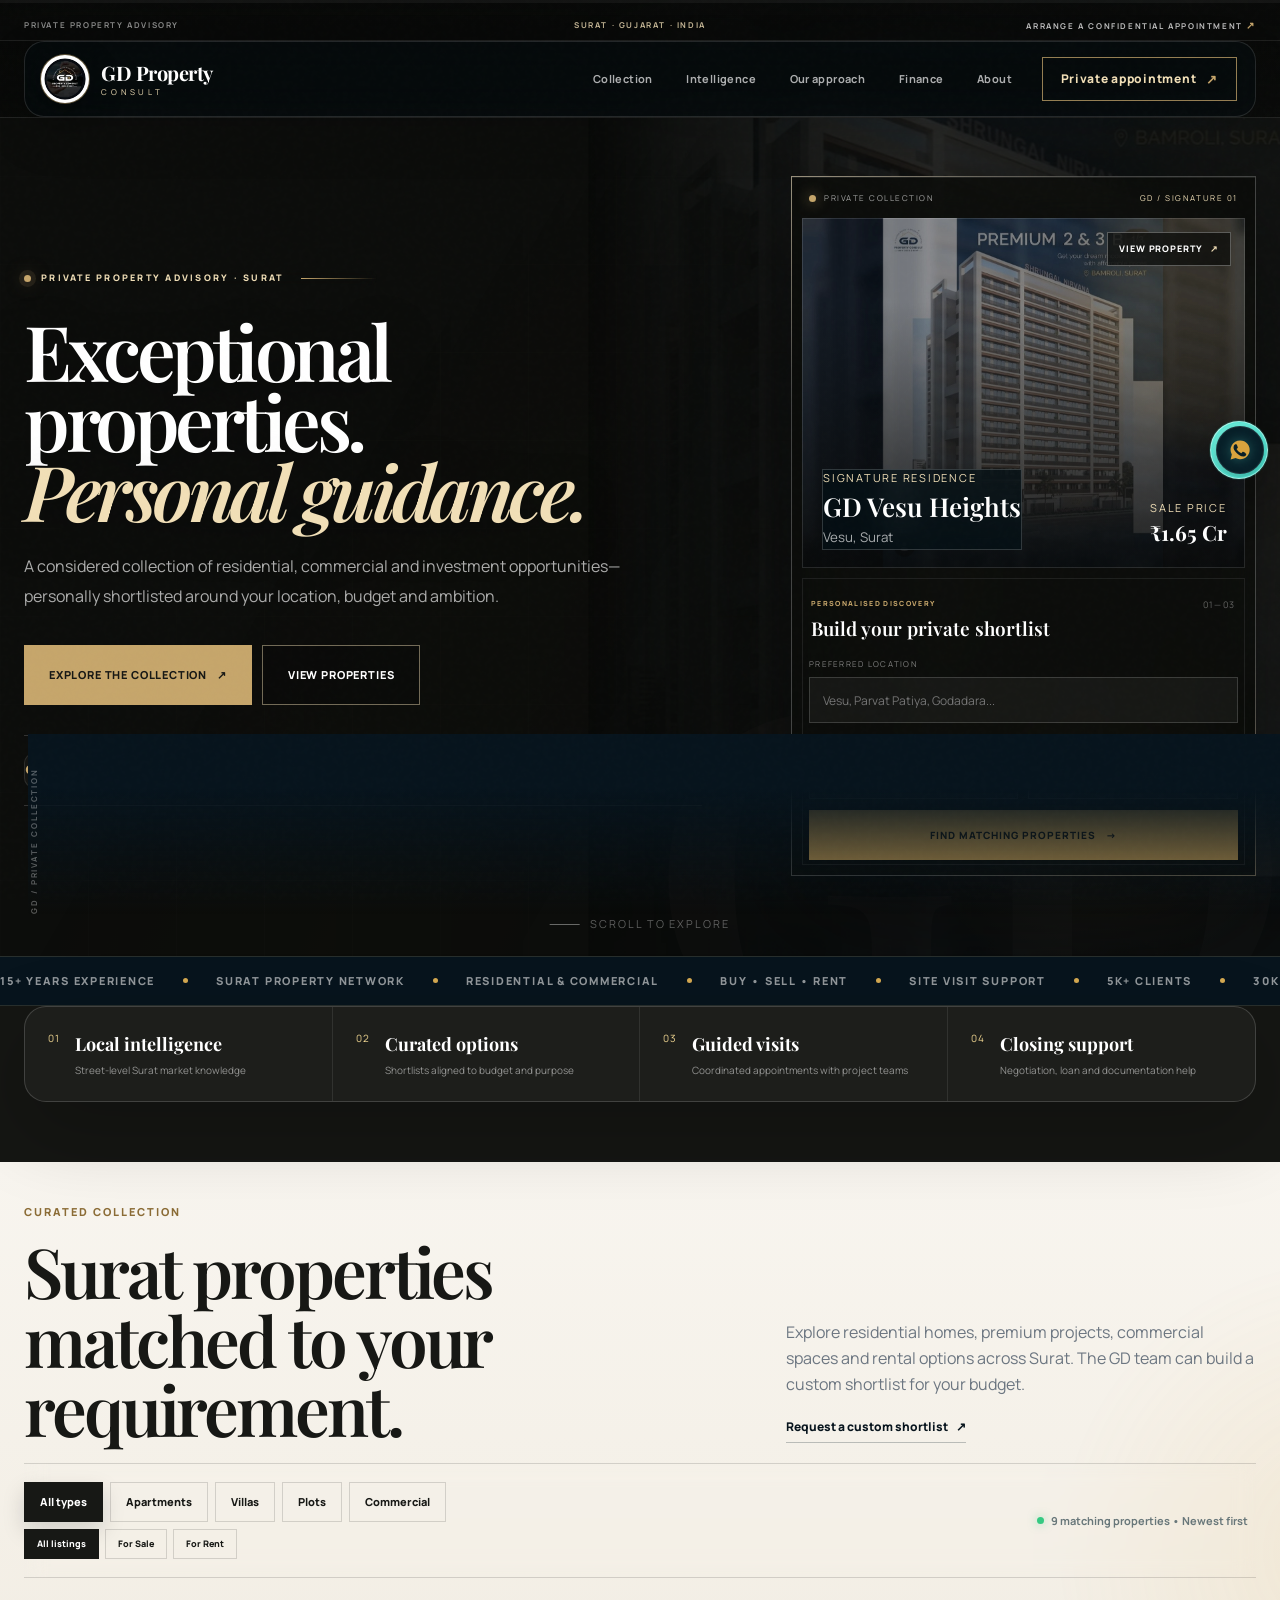
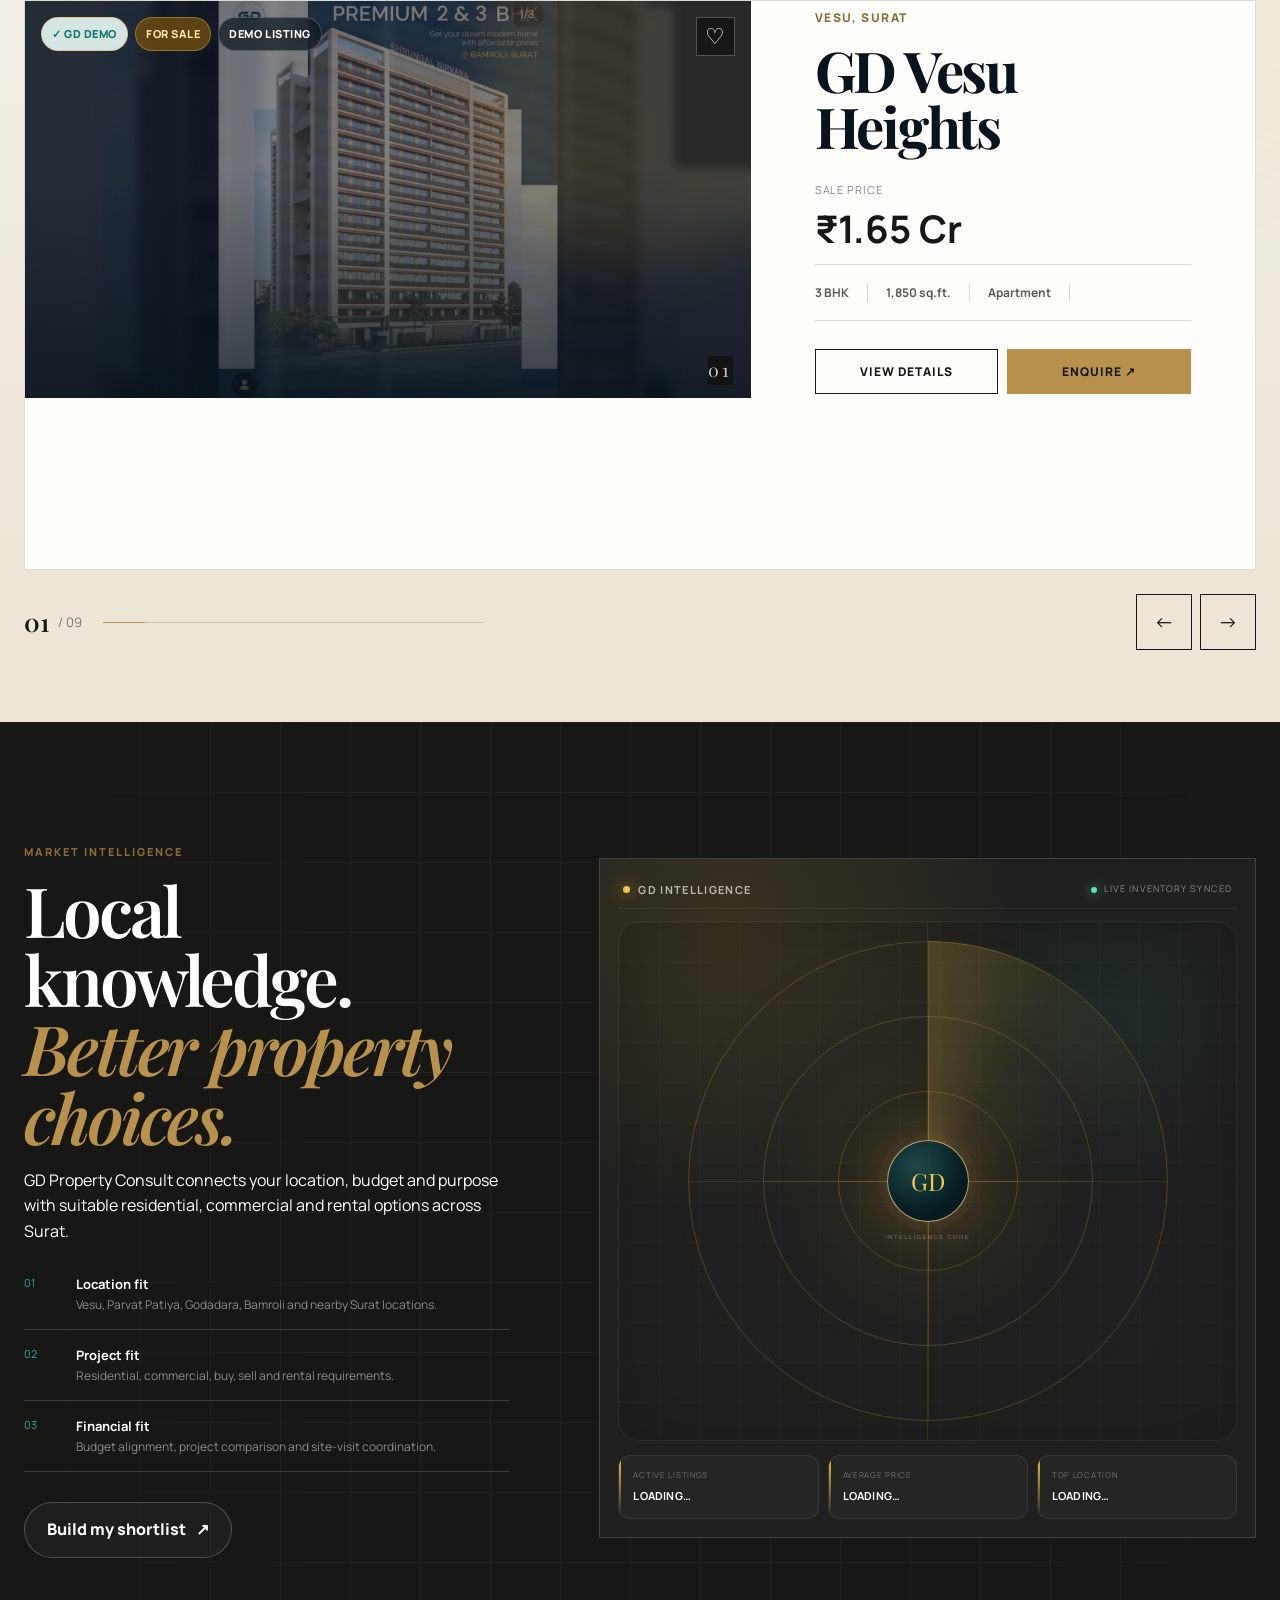
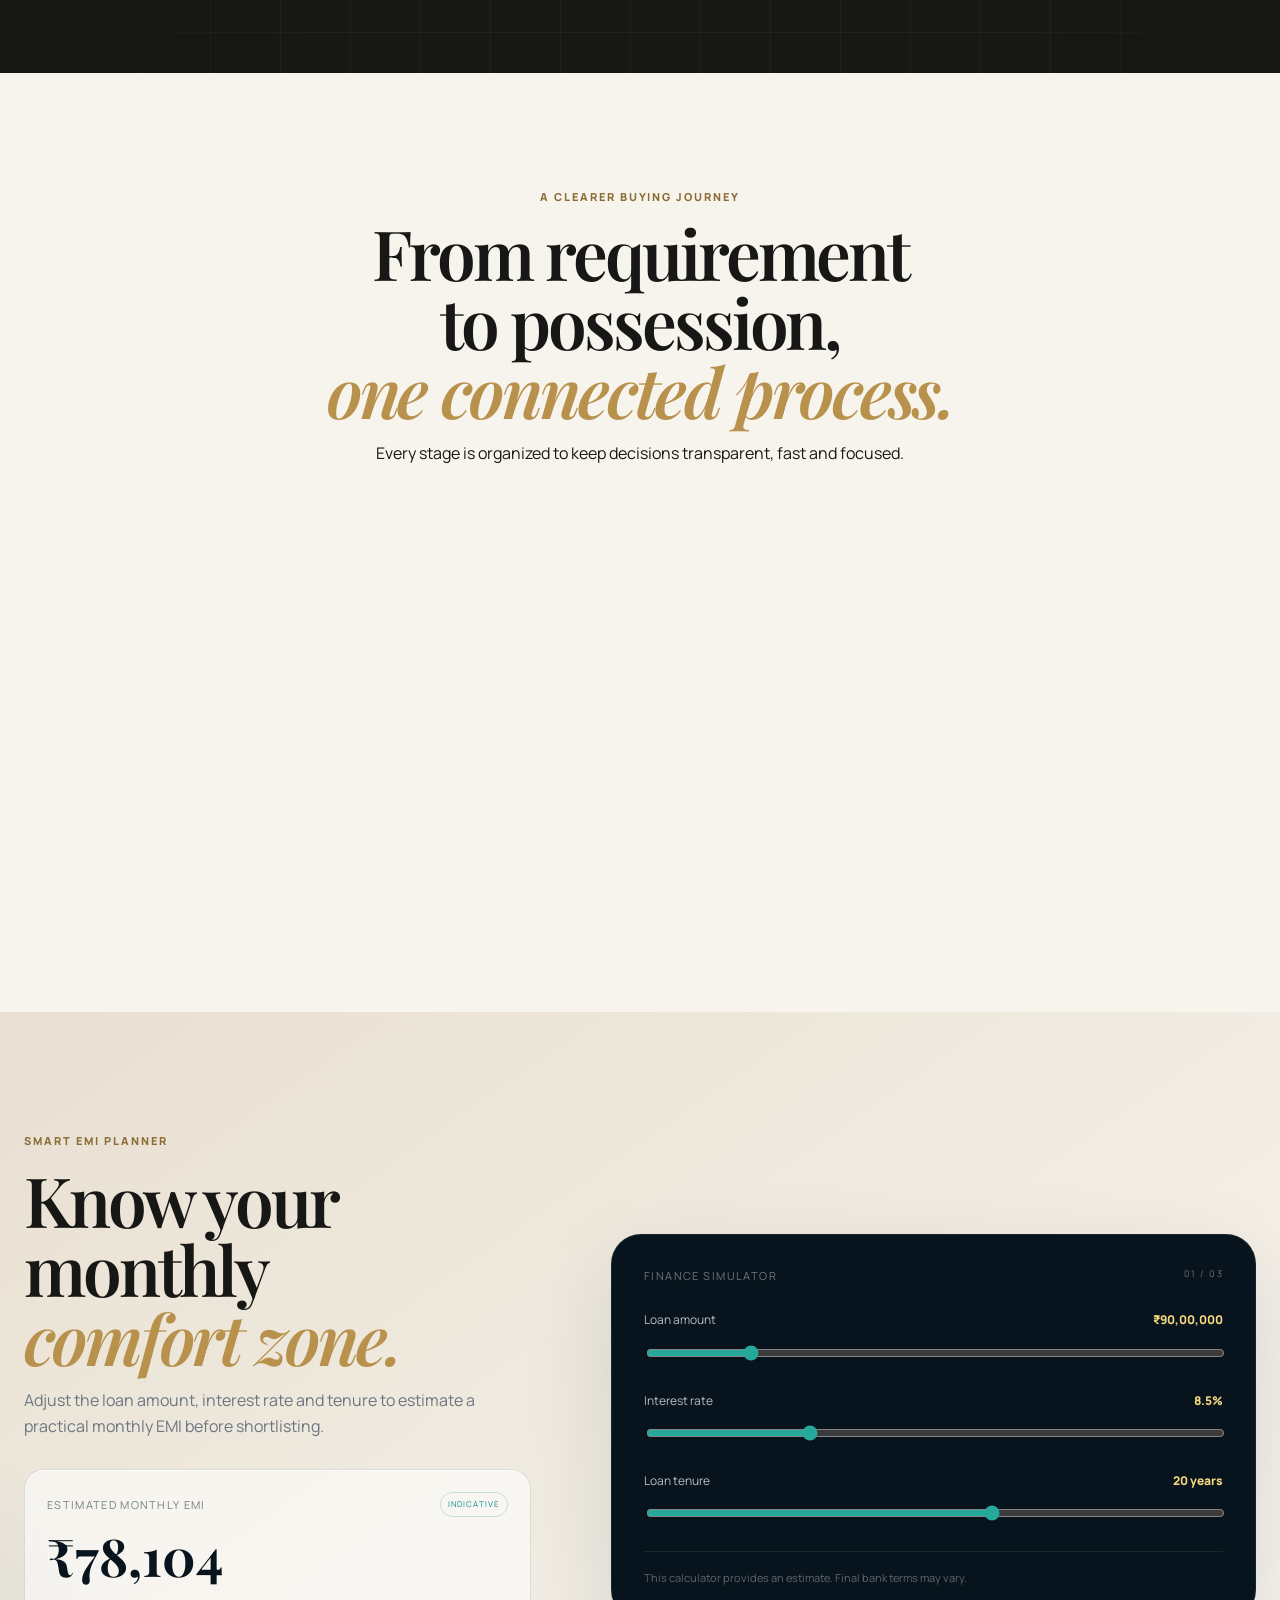
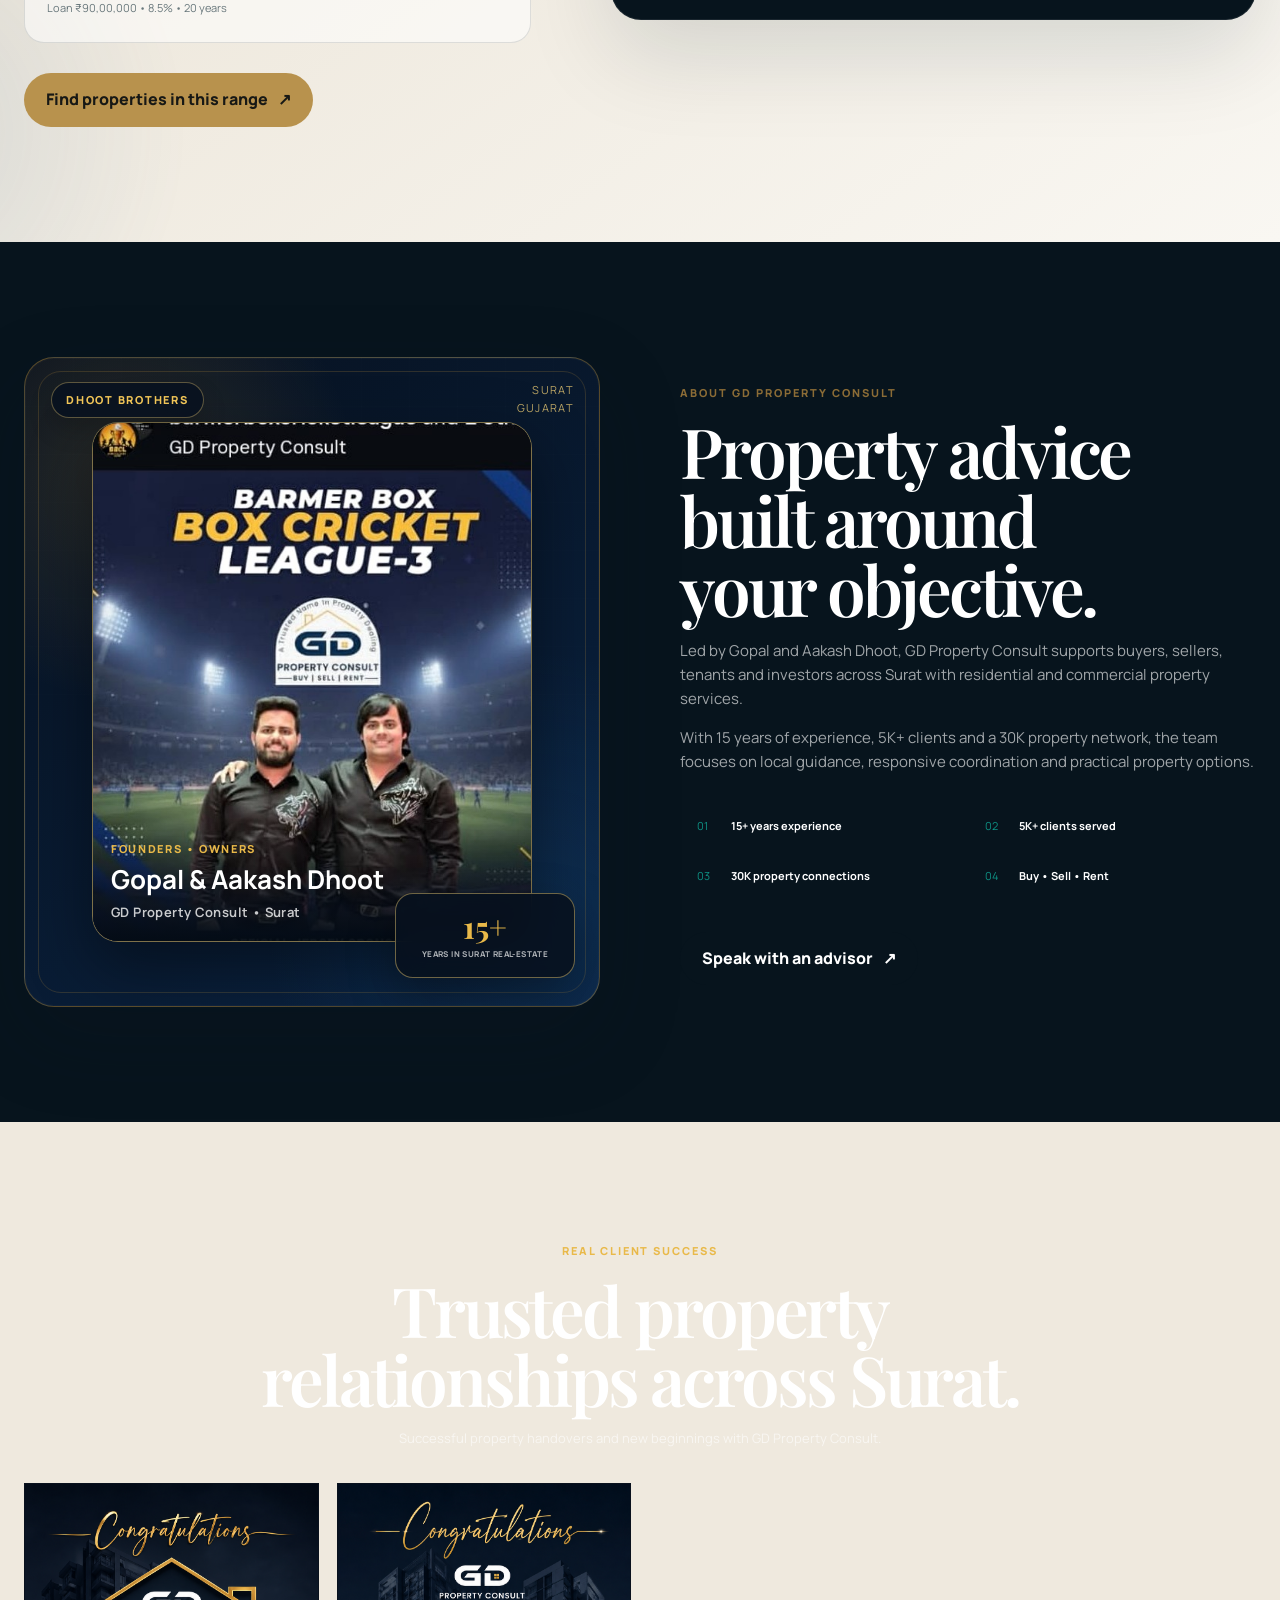
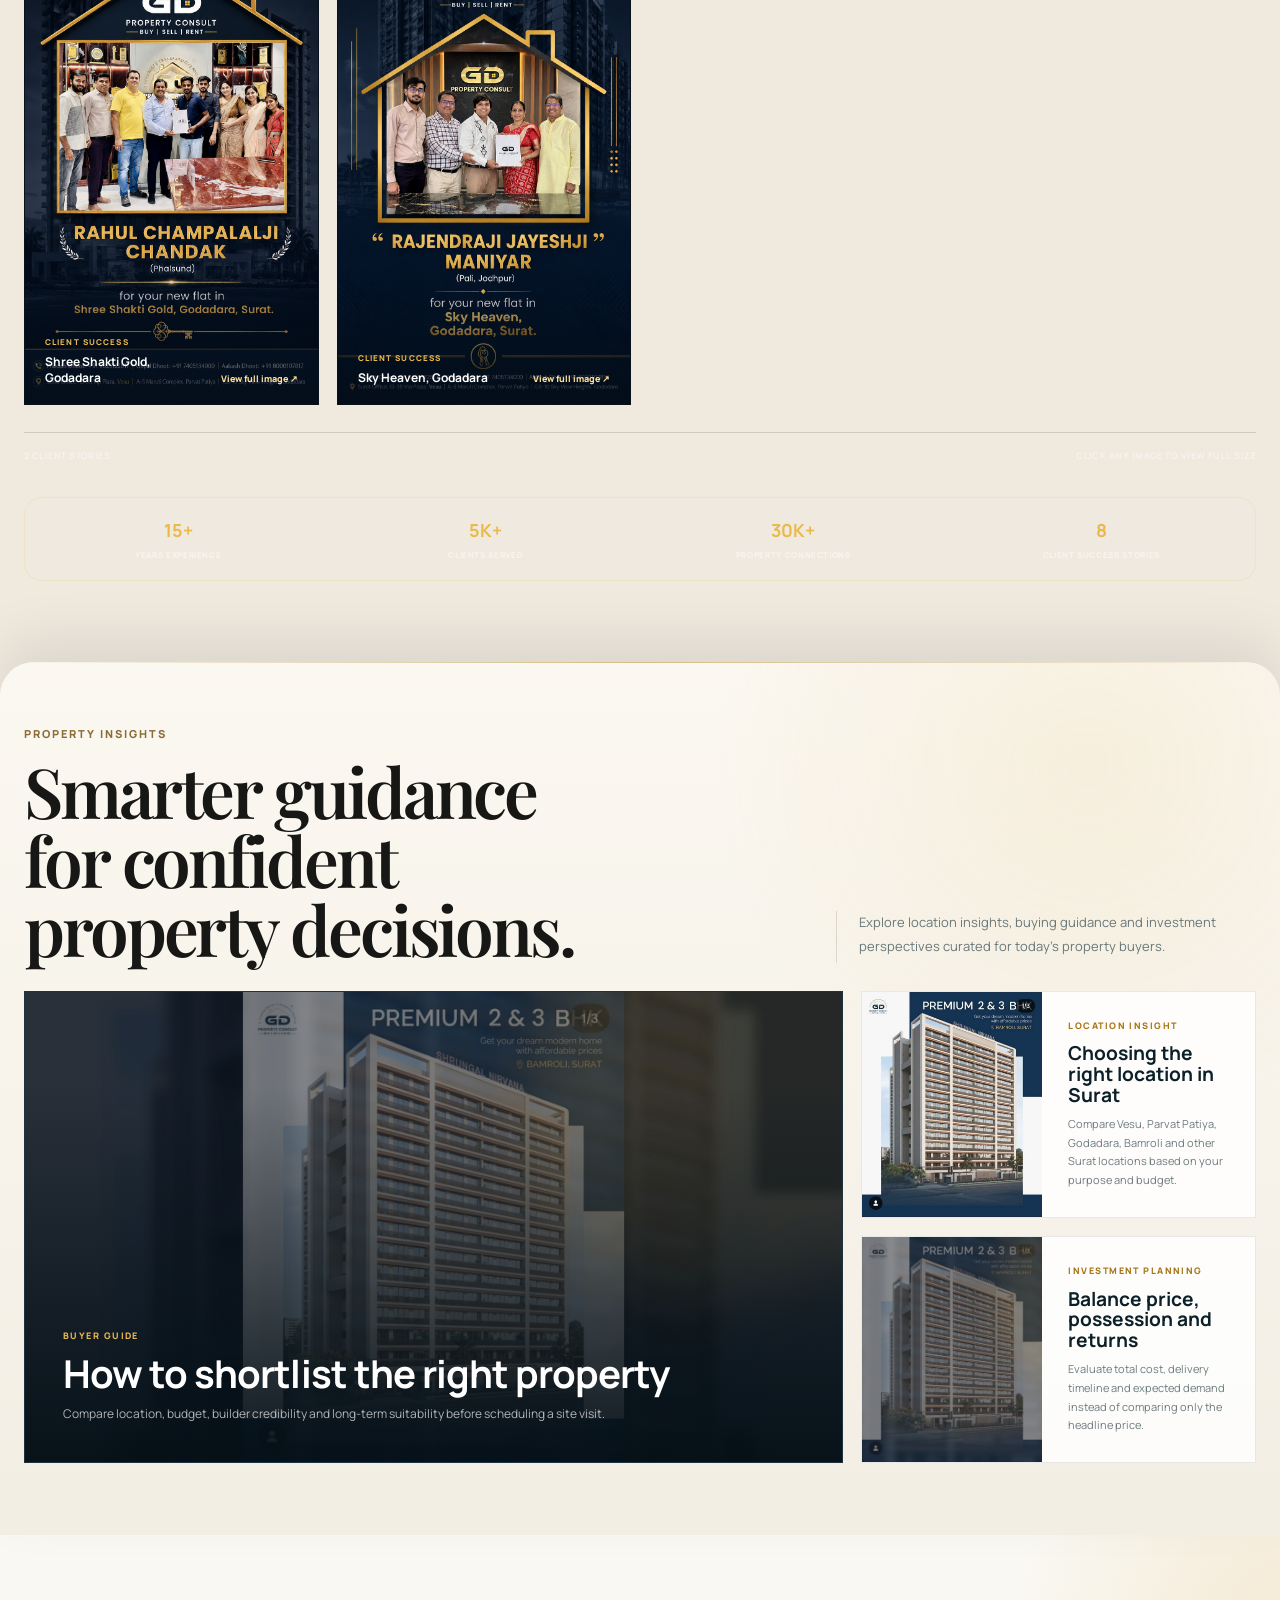
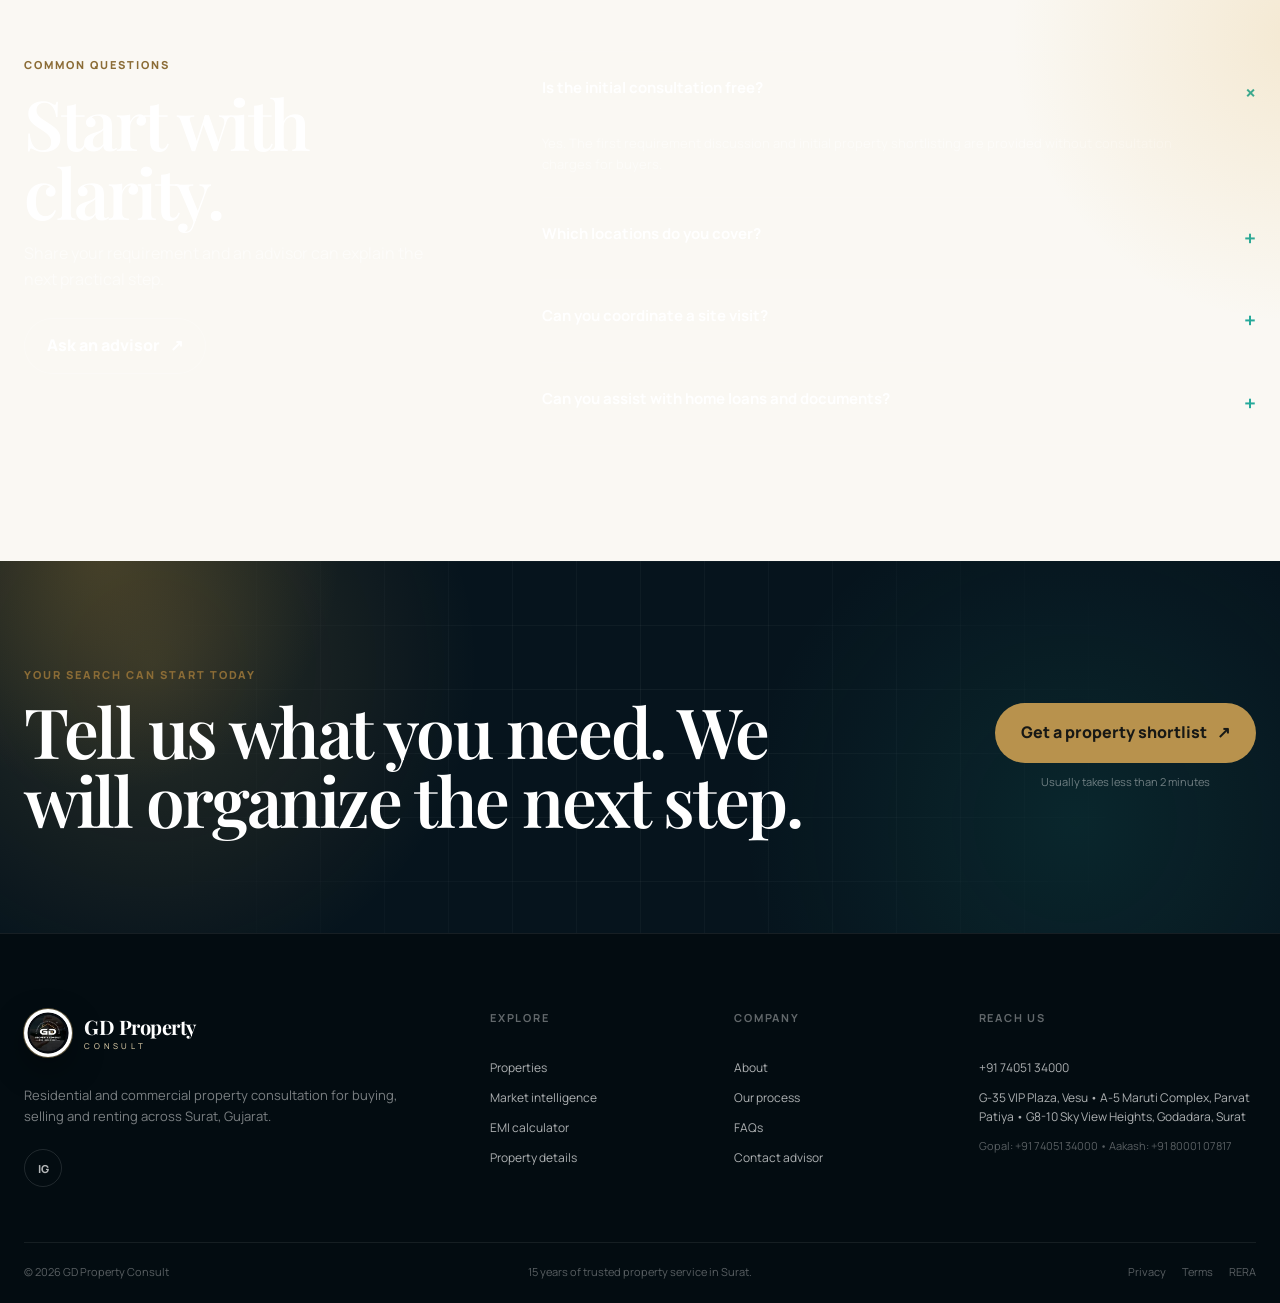
==== commit f80af482: "Fix mobile hero overlay and sync property order" ====
--- a/index.html
+++ b/index.html
@@ -14,7 +14,7 @@
   <link rel="stylesheet" href="v21-premium.css" />
   <link rel="stylesheet" href="v23-signature.css" />
   <link rel="stylesheet" href="v24-international.css" />
-  <link rel="stylesheet" href="v25-polish.css?v=25.2" />
+  <link rel="stylesheet" href="v25-polish.css?v=25.4" />
   <link rel="preload" as="image" href="assets/gd-property-consult/gd-hero-wide.jpg">
   <link rel="preload" as="image" href="assets/gd-property-consult/gd-about-dhoot-brothers.jpg">
   <script>
@@ -705,8 +705,8 @@
   <script src="https://cdn.jsdelivr.net/npm/@supabase/supabase-js@2"></script>
   <script src="backend/supabase-config.js"></script>
   <script src="backend/cms.js?v=25.2"></script>
-  <script src="script.js?v=25.3"></script>
-  <script src="backend/properties.js?v=25.3"></script>
+  <script src="script.js?v=25.4"></script>
+  <script src="backend/properties.js?v=25.4"></script>
   <script src="backend/intelligence.js"></script>
   <script src="responsive-fix.js"></script>
 </body>
--- a/v25-polish.css
+++ b/v25-polish.css
@@ -177,6 +177,23 @@
   .v25-polish .hero-console{margin-top:2px}
   .v25-polish .search-row{grid-template-columns:1fr}
 
+  /* Keep the property detail action compact on phones. Older mobile rules set
+     both top and bottom, which stretched it into a tall panel over the image. */
+  .v25-polish .hero-featured-details{
+    top:auto!important;
+    right:12px!important;
+    bottom:12px!important;
+    left:auto!important;
+    width:auto!important;
+    height:auto!important;
+    min-height:38px!important;
+    max-width:calc(100% - 24px)!important;
+    padding:0 12px!important;
+    border-radius:999px!important;
+    background:rgba(8,9,8,.82)!important;
+    white-space:nowrap;
+  }
+
   /* Compact, swipeable mobile property filters */
   .v25-polish .property-filter-shell{
     padding:12px 0!important;
@@ -291,6 +308,19 @@
   }
 
   .v25-polish .whatsapp-float .whatsapp-copy{display:none!important}
+
+  .v25-polish .whatsapp-float.is-context-hidden{
+    opacity:0!important;
+    pointer-events:none!important;
+    transform:translateY(16px)!important;
+  }
+}
+
+@media(max-width:400px){
+  .v25-polish .hero-featured-details{
+    top:12px!important;
+    bottom:auto!important;
+  }
 }
 
 @media(max-width:380px){
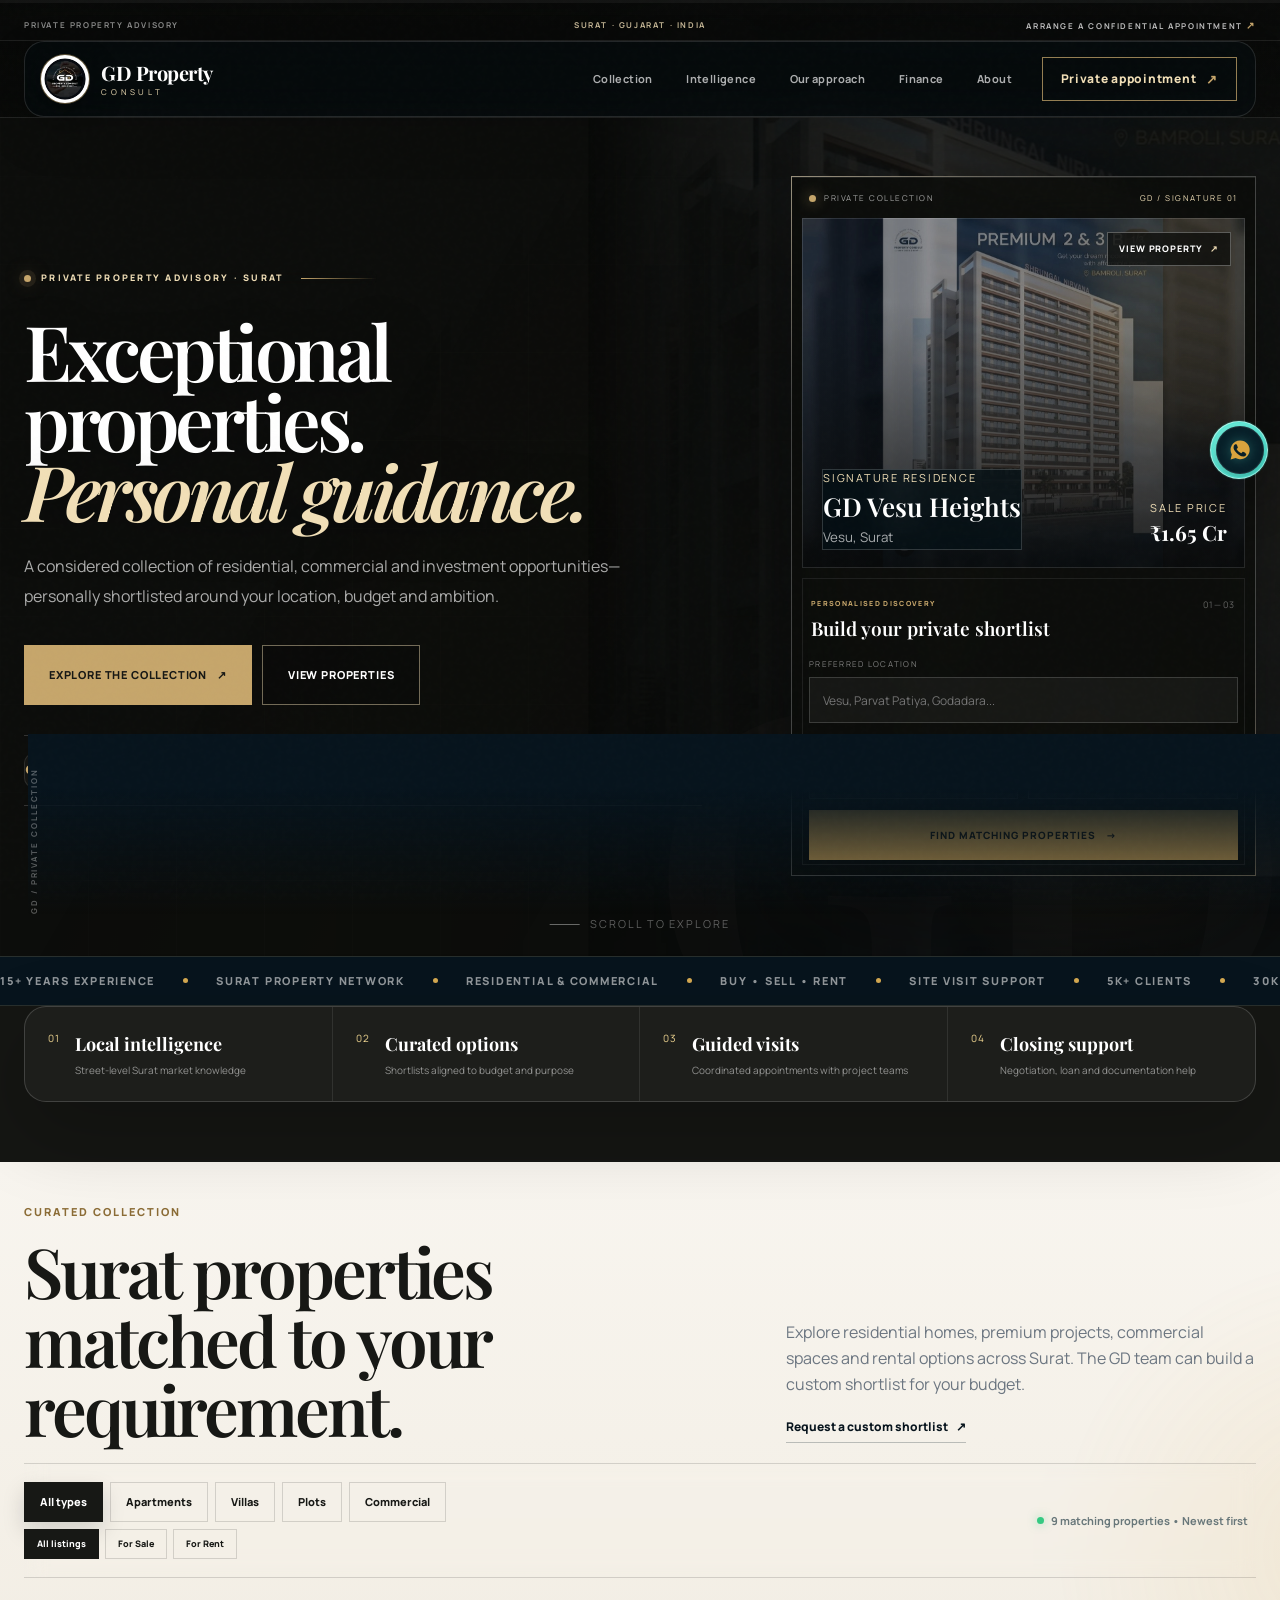
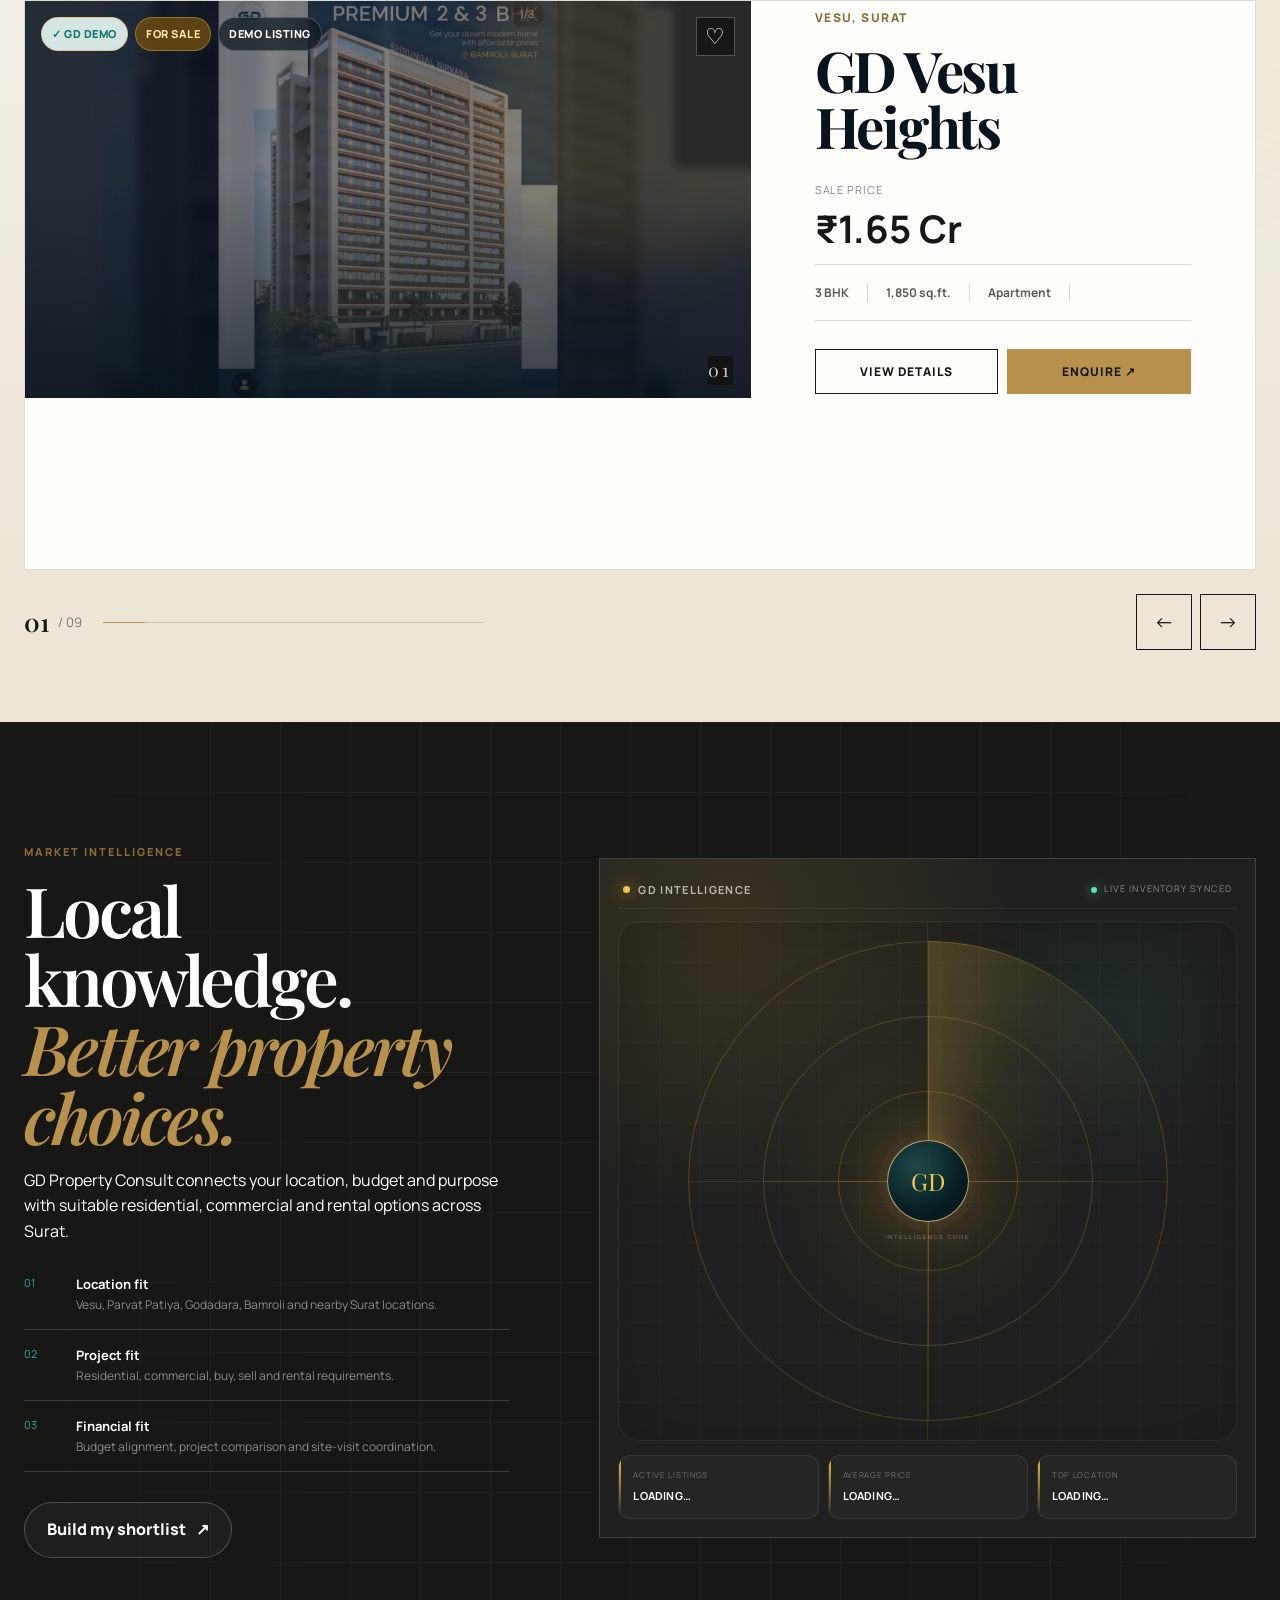
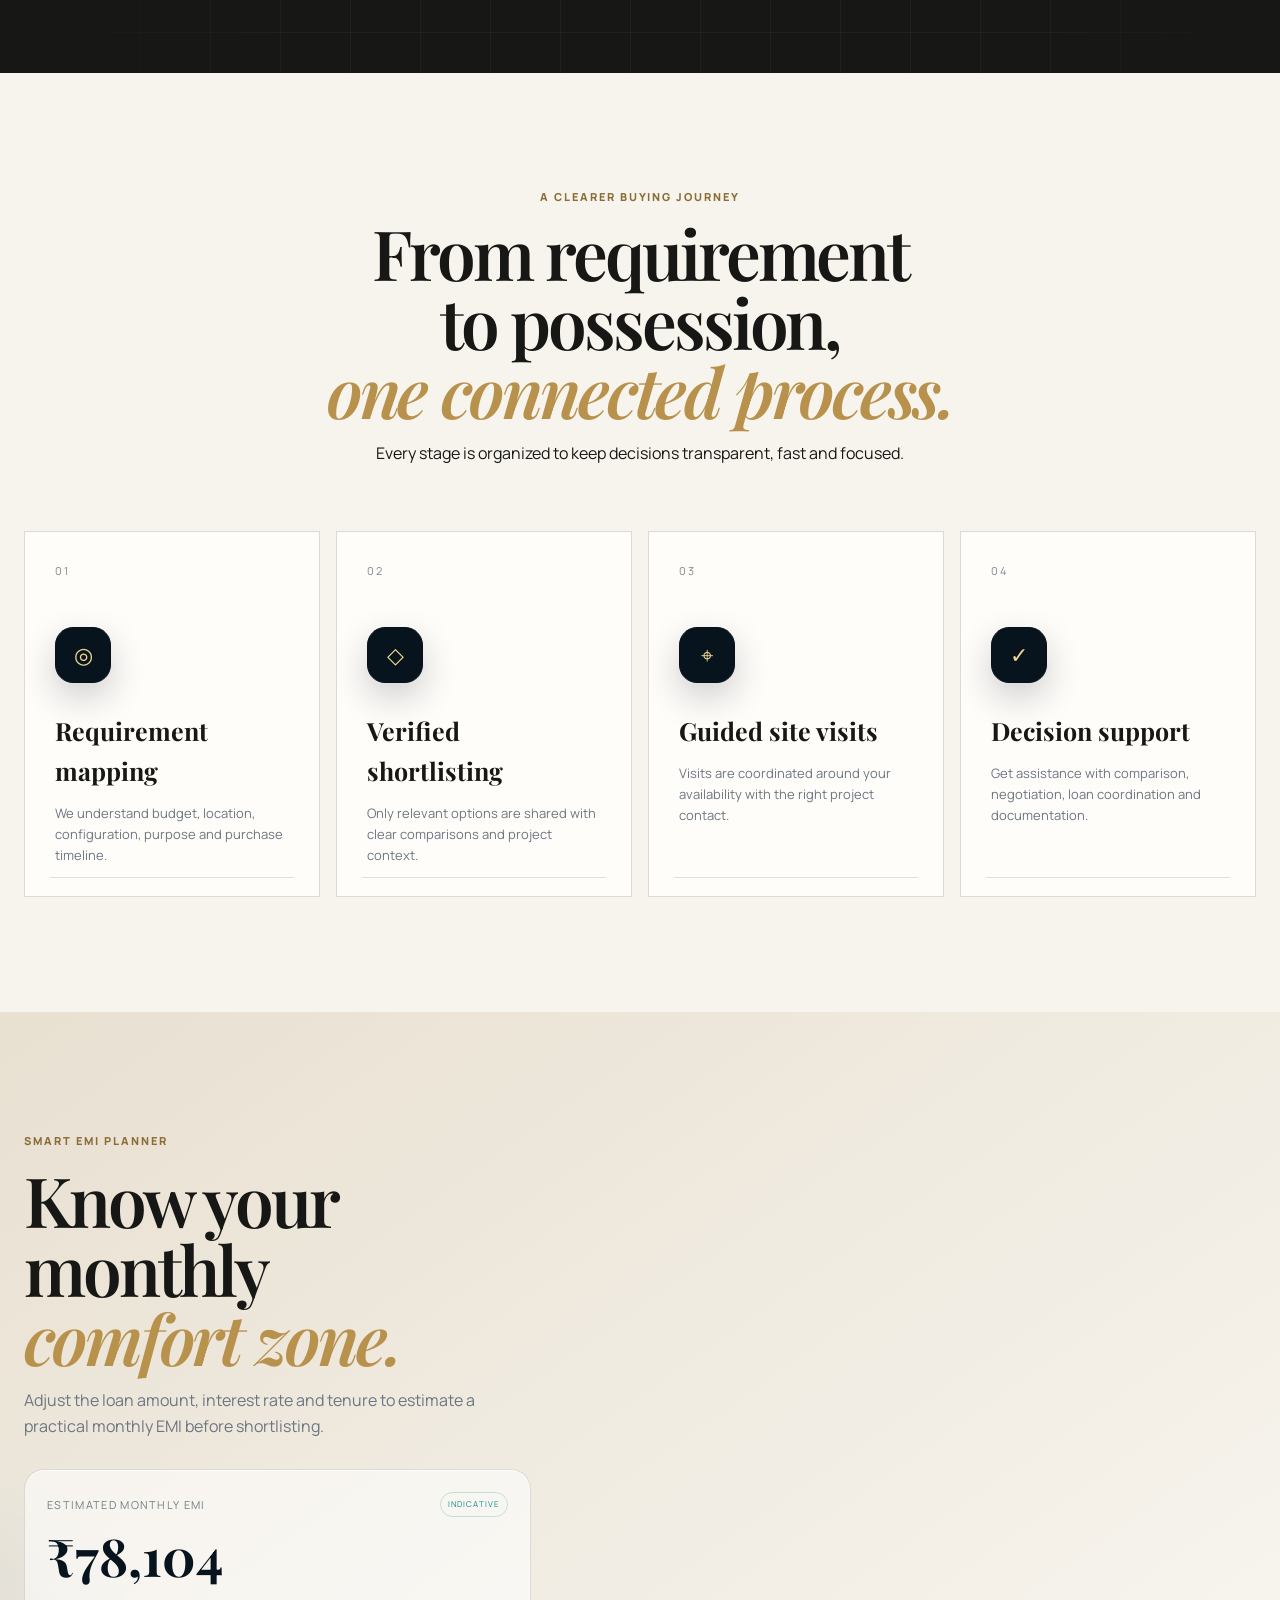
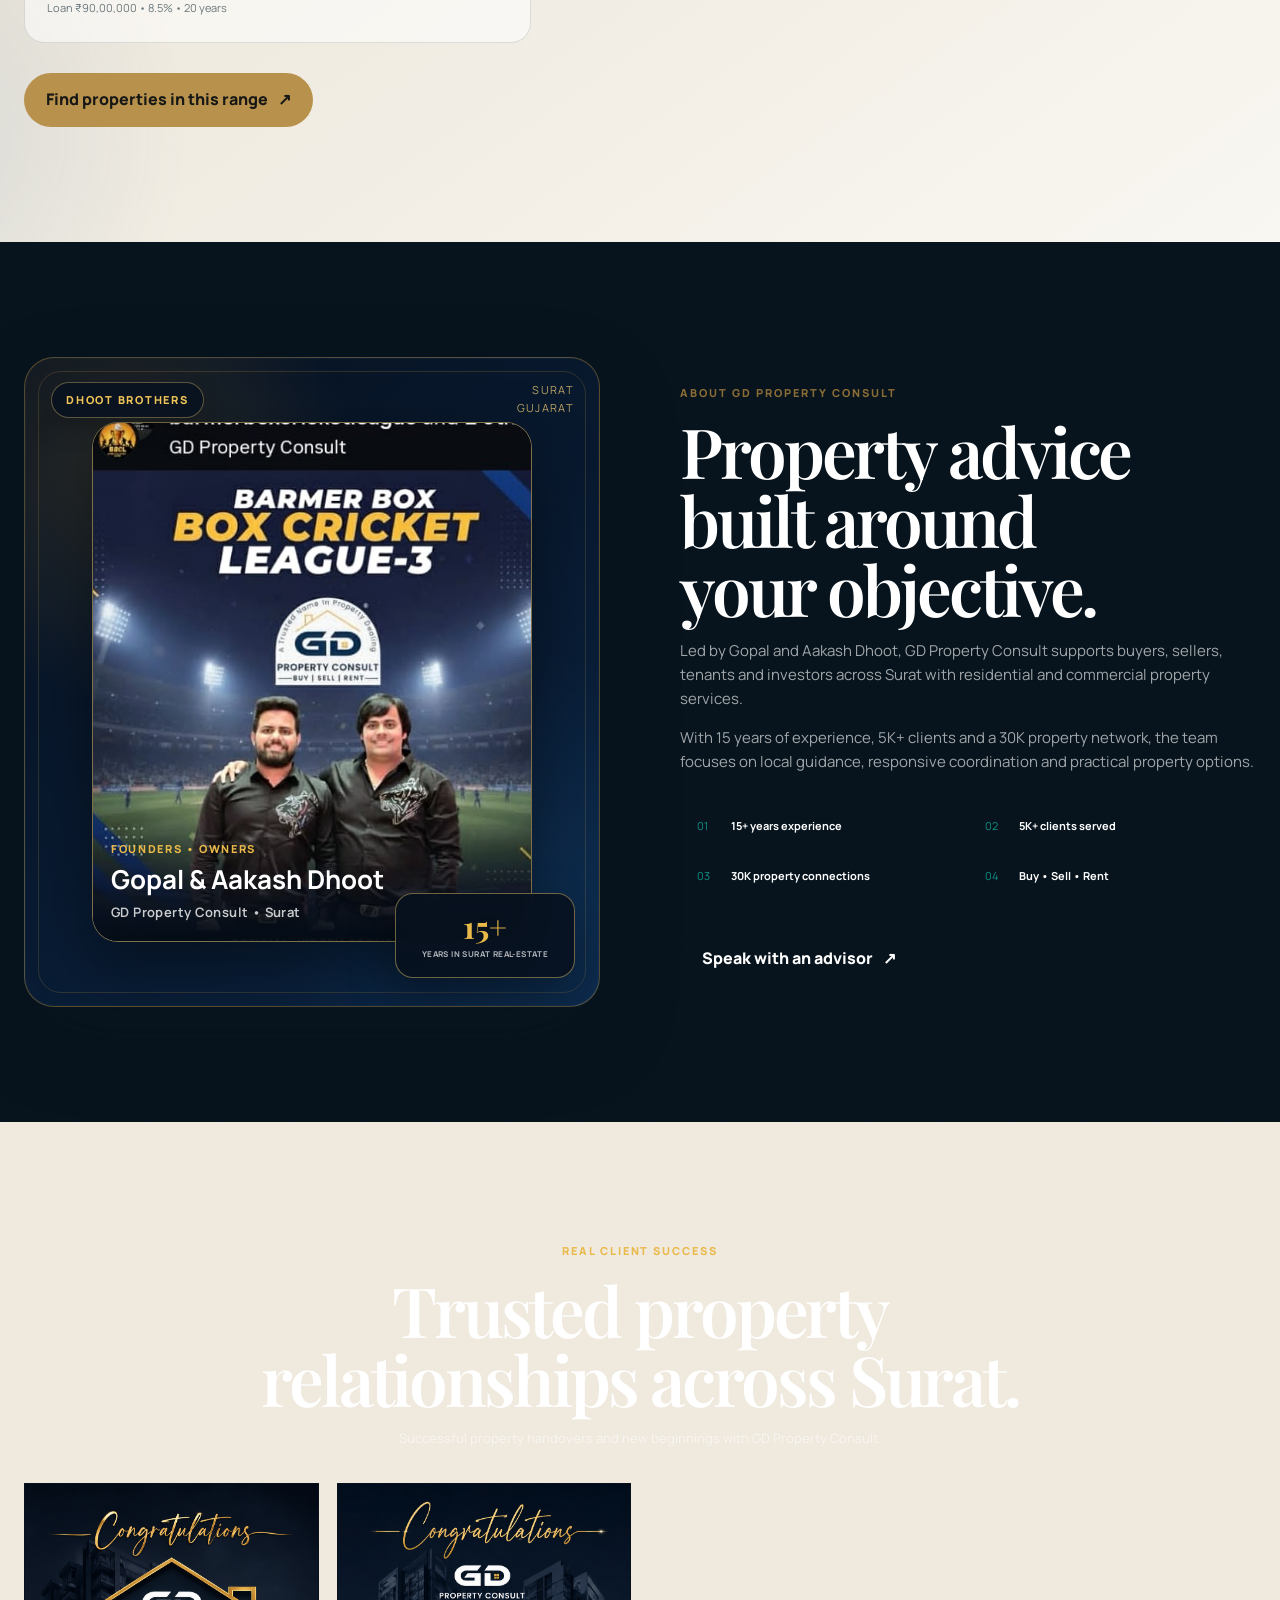
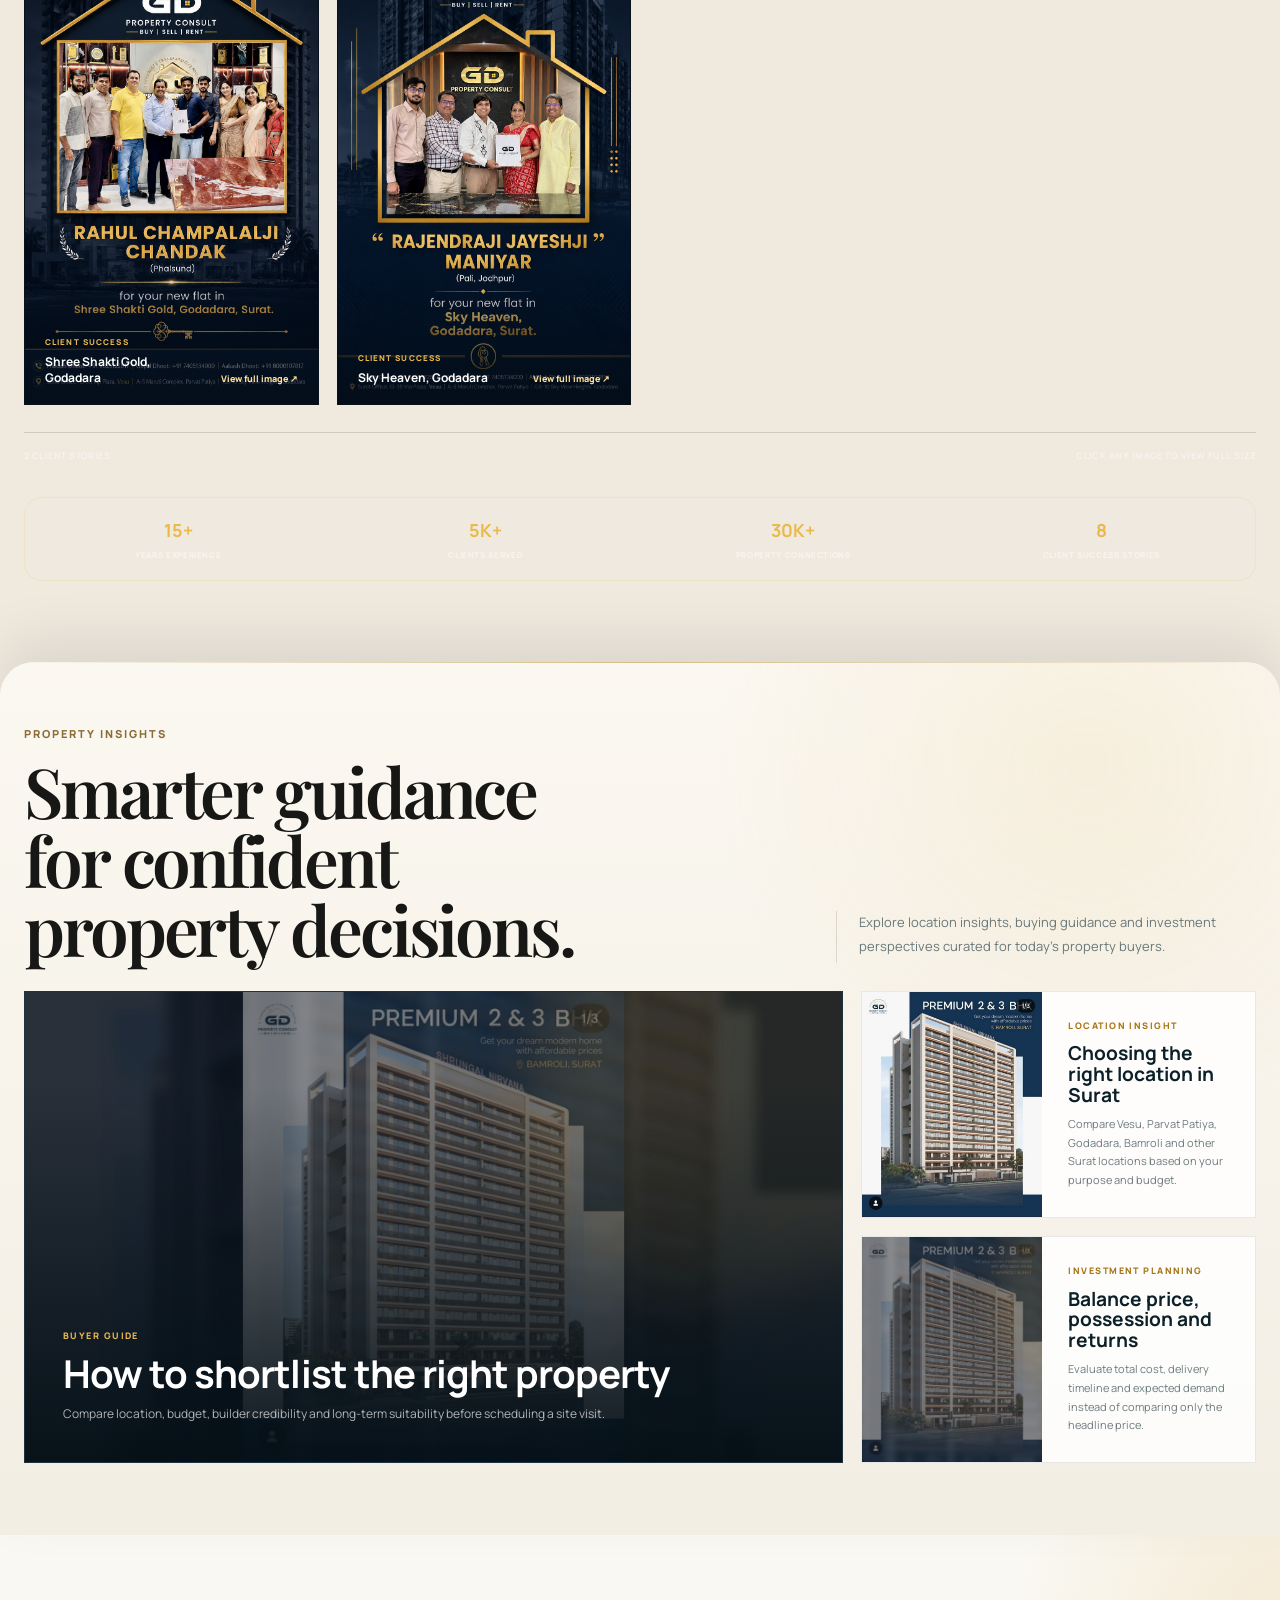
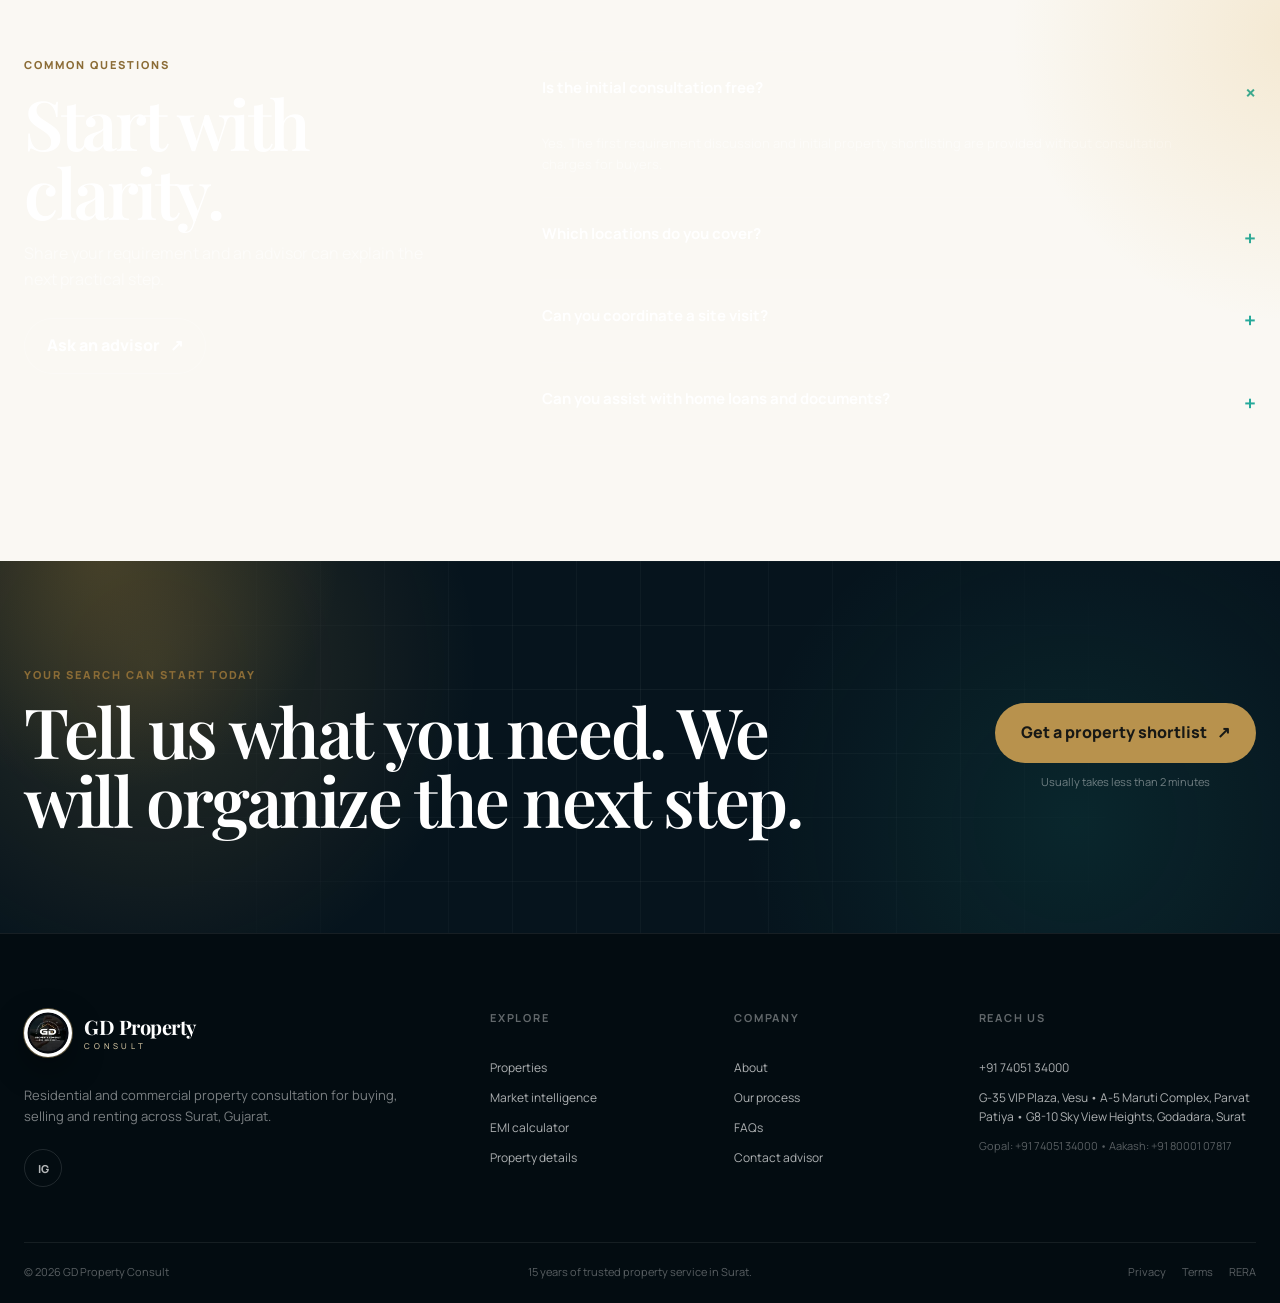
==== commit 7aad1ef6: "Fix mobile property gallery counter layout" ====
--- a/index.html
+++ b/index.html
@@ -10,7 +10,7 @@
   <link rel="preconnect" href="https://fonts.gstatic.com" crossorigin>
   <link href="https://fonts.googleapis.com/css2?family=Manrope:wght@400;500;600;700;800&family=Playfair+Display:ital,wght@0,600;1,600&display=swap" rel="stylesheet">
   <link rel="stylesheet" href="style.css" />
-  <link rel="stylesheet" href="responsive-fix.css" />
+  <link rel="stylesheet" href="responsive-fix.css?v=25.5" />
   <link rel="stylesheet" href="v21-premium.css" />
   <link rel="stylesheet" href="v23-signature.css" />
   <link rel="stylesheet" href="v24-international.css" />
--- a/responsive-fix.css
+++ b/responsive-fix.css
@@ -945,6 +945,38 @@
   .purpose-filter{font-size:10px;}
 }
 
+/* V25.5 — compact property gallery counter on every mobile detail page.
+   An older sticky rule made the counter occupy a full grid row, creating a
+   tall empty oval and a large blank area below the gallery images. */
+@media(max-width:600px){
+  .details-page .futuristic-gallery{
+    position:relative;
+  }
+
+  .details-page .futuristic-gallery .gallery-counter{
+    position:absolute!important;
+    top:12px!important;
+    right:12px!important;
+    bottom:auto!important;
+    left:auto!important;
+    grid-column:auto!important;
+    align-self:auto!important;
+    justify-self:auto!important;
+    display:inline-flex!important;
+    align-items:center;
+    justify-content:center;
+    width:auto!important;
+    height:auto!important;
+    min-width:68px;
+    min-height:34px;
+    margin:0!important;
+    padding:7px 11px!important;
+    border-radius:999px!important;
+    line-height:1!important;
+    z-index:8;
+  }
+}
+
 @media(max-width:360px){
   .brand-text small{display:none;}
   .hero-actions,.property-actions,.form-actions{grid-template-columns:1fr;}
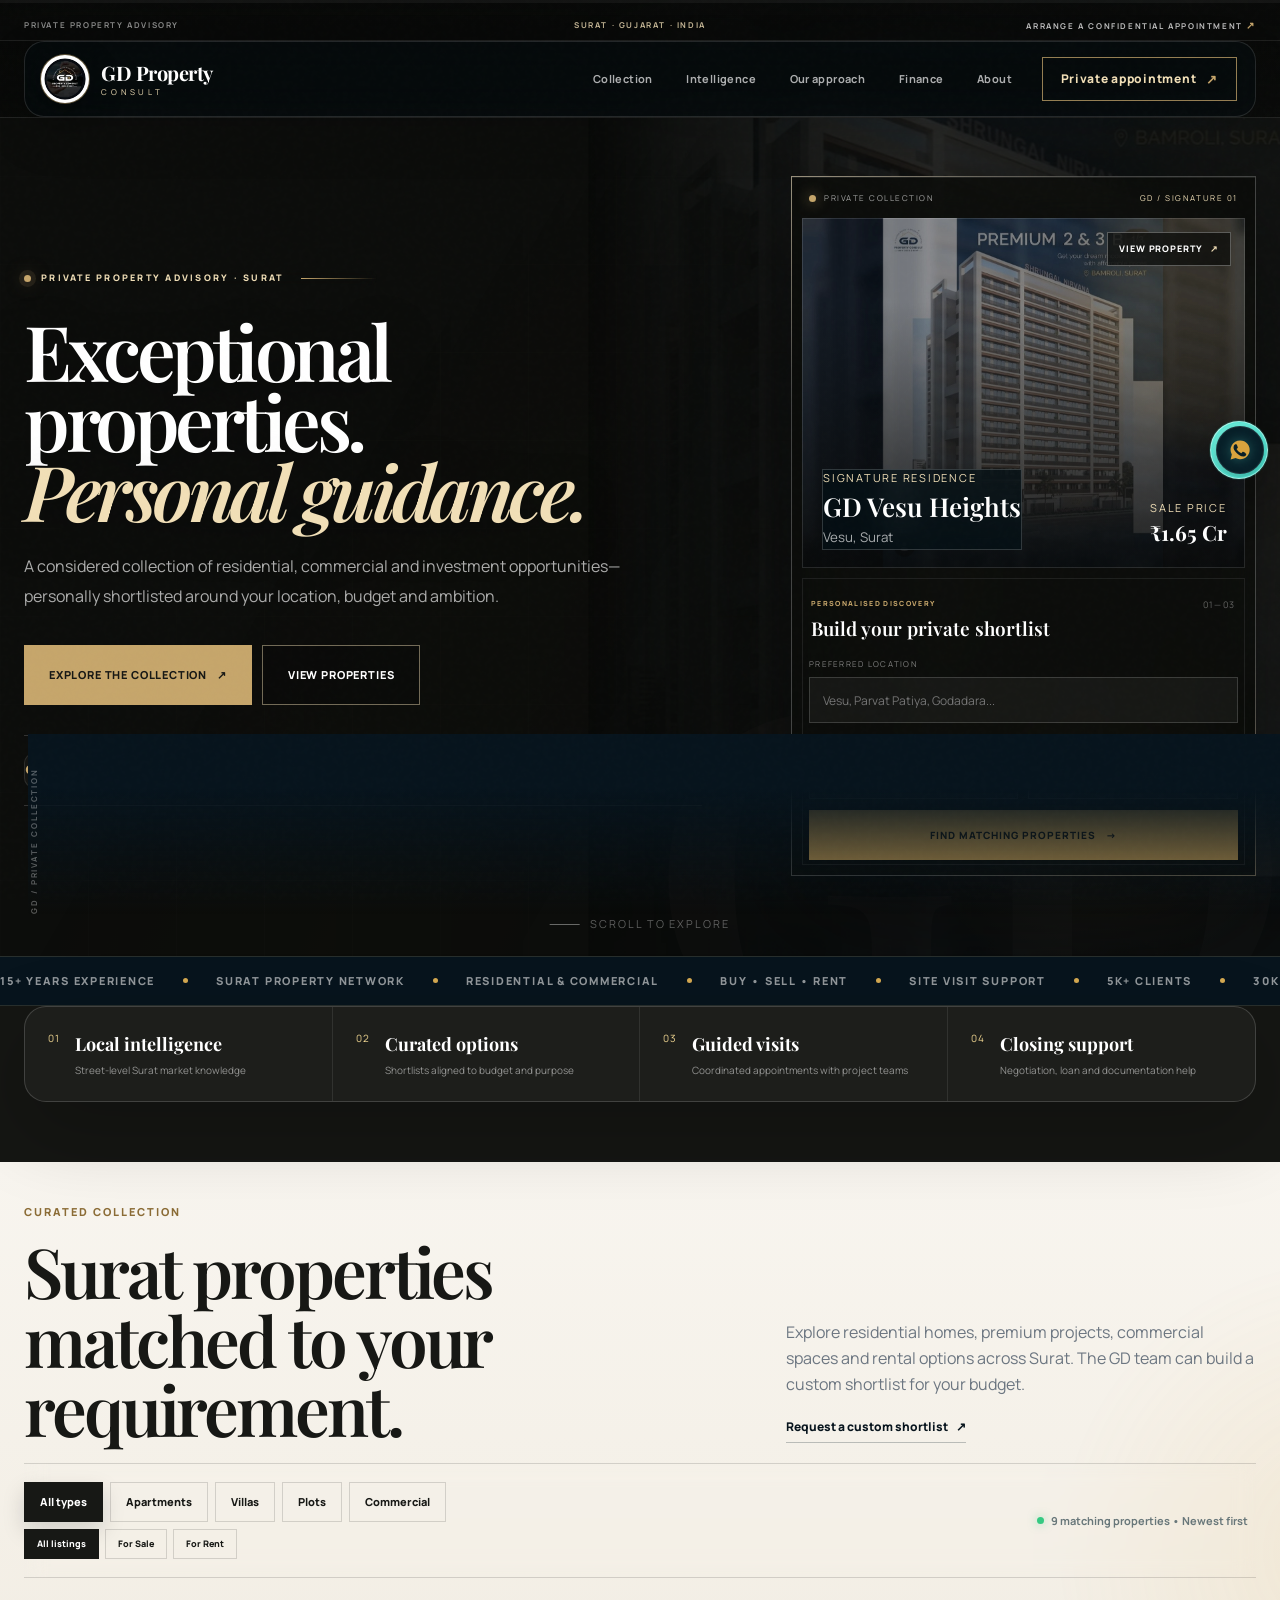
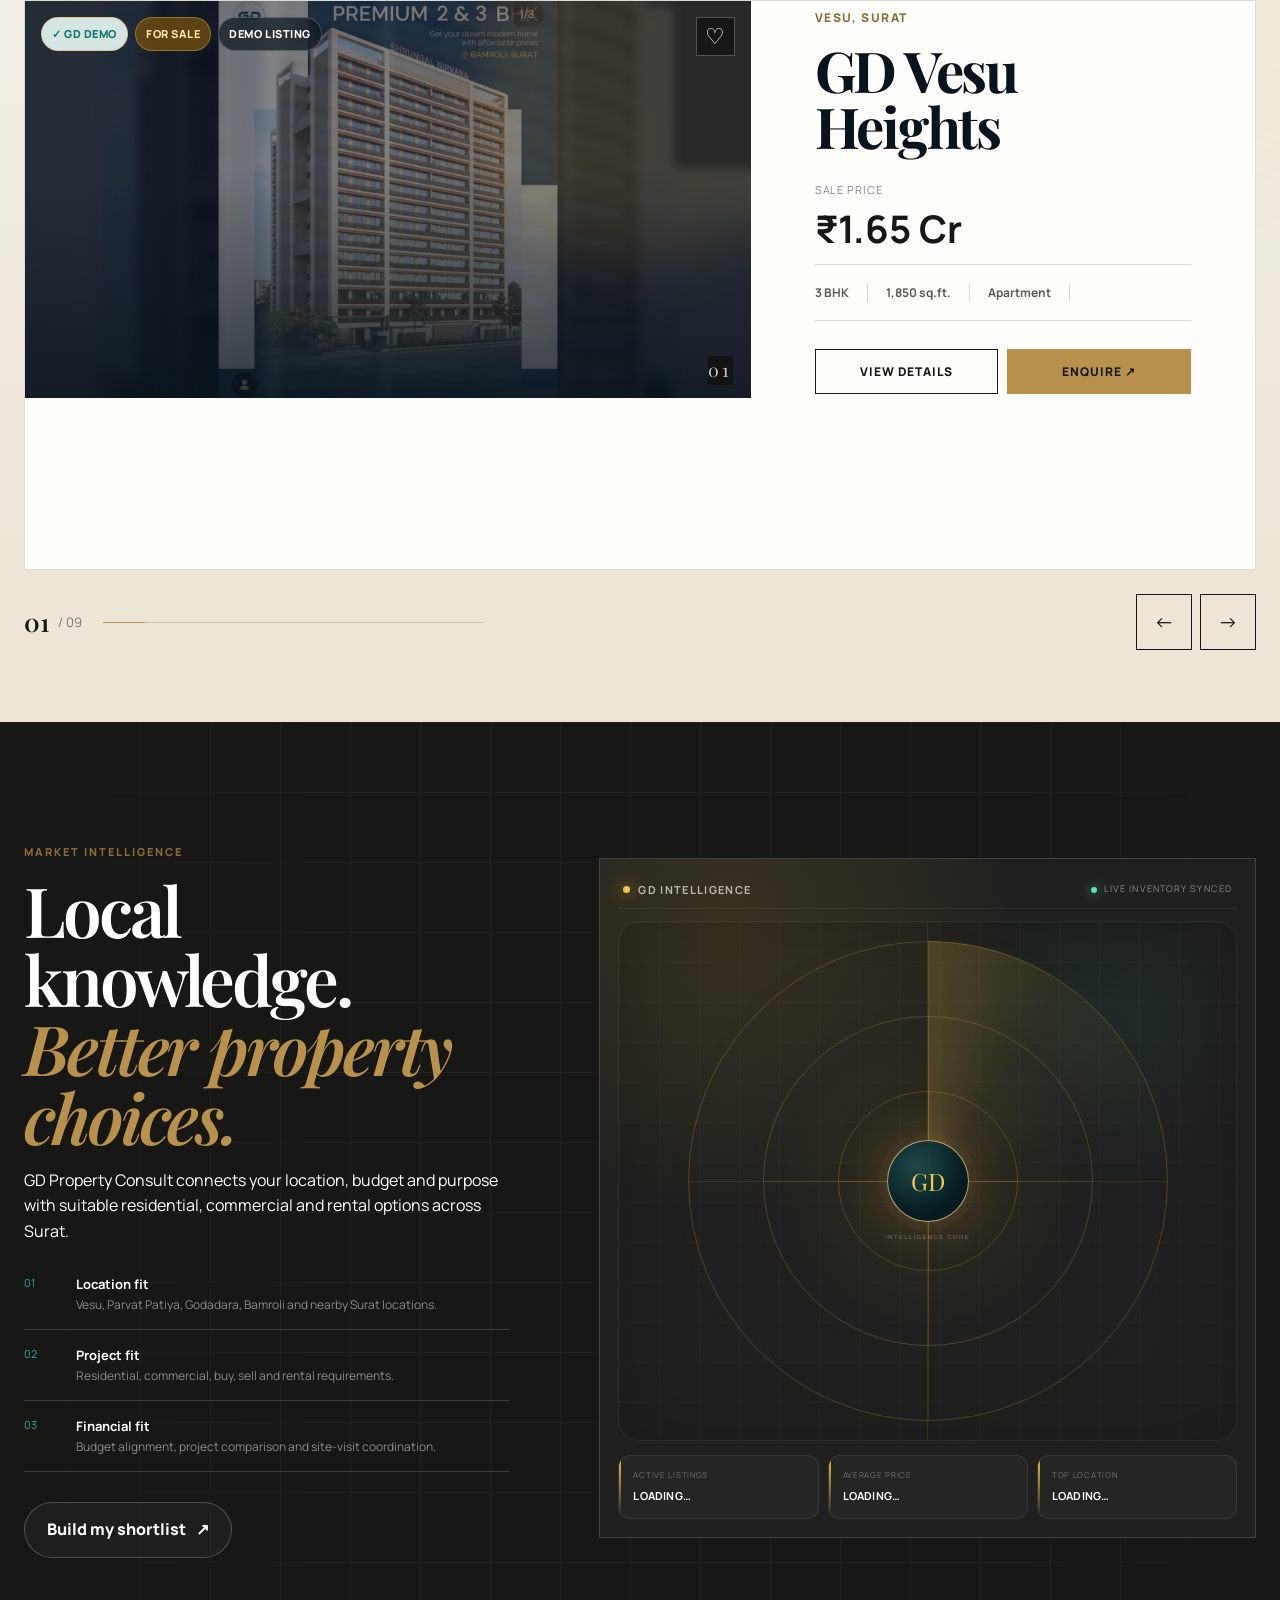
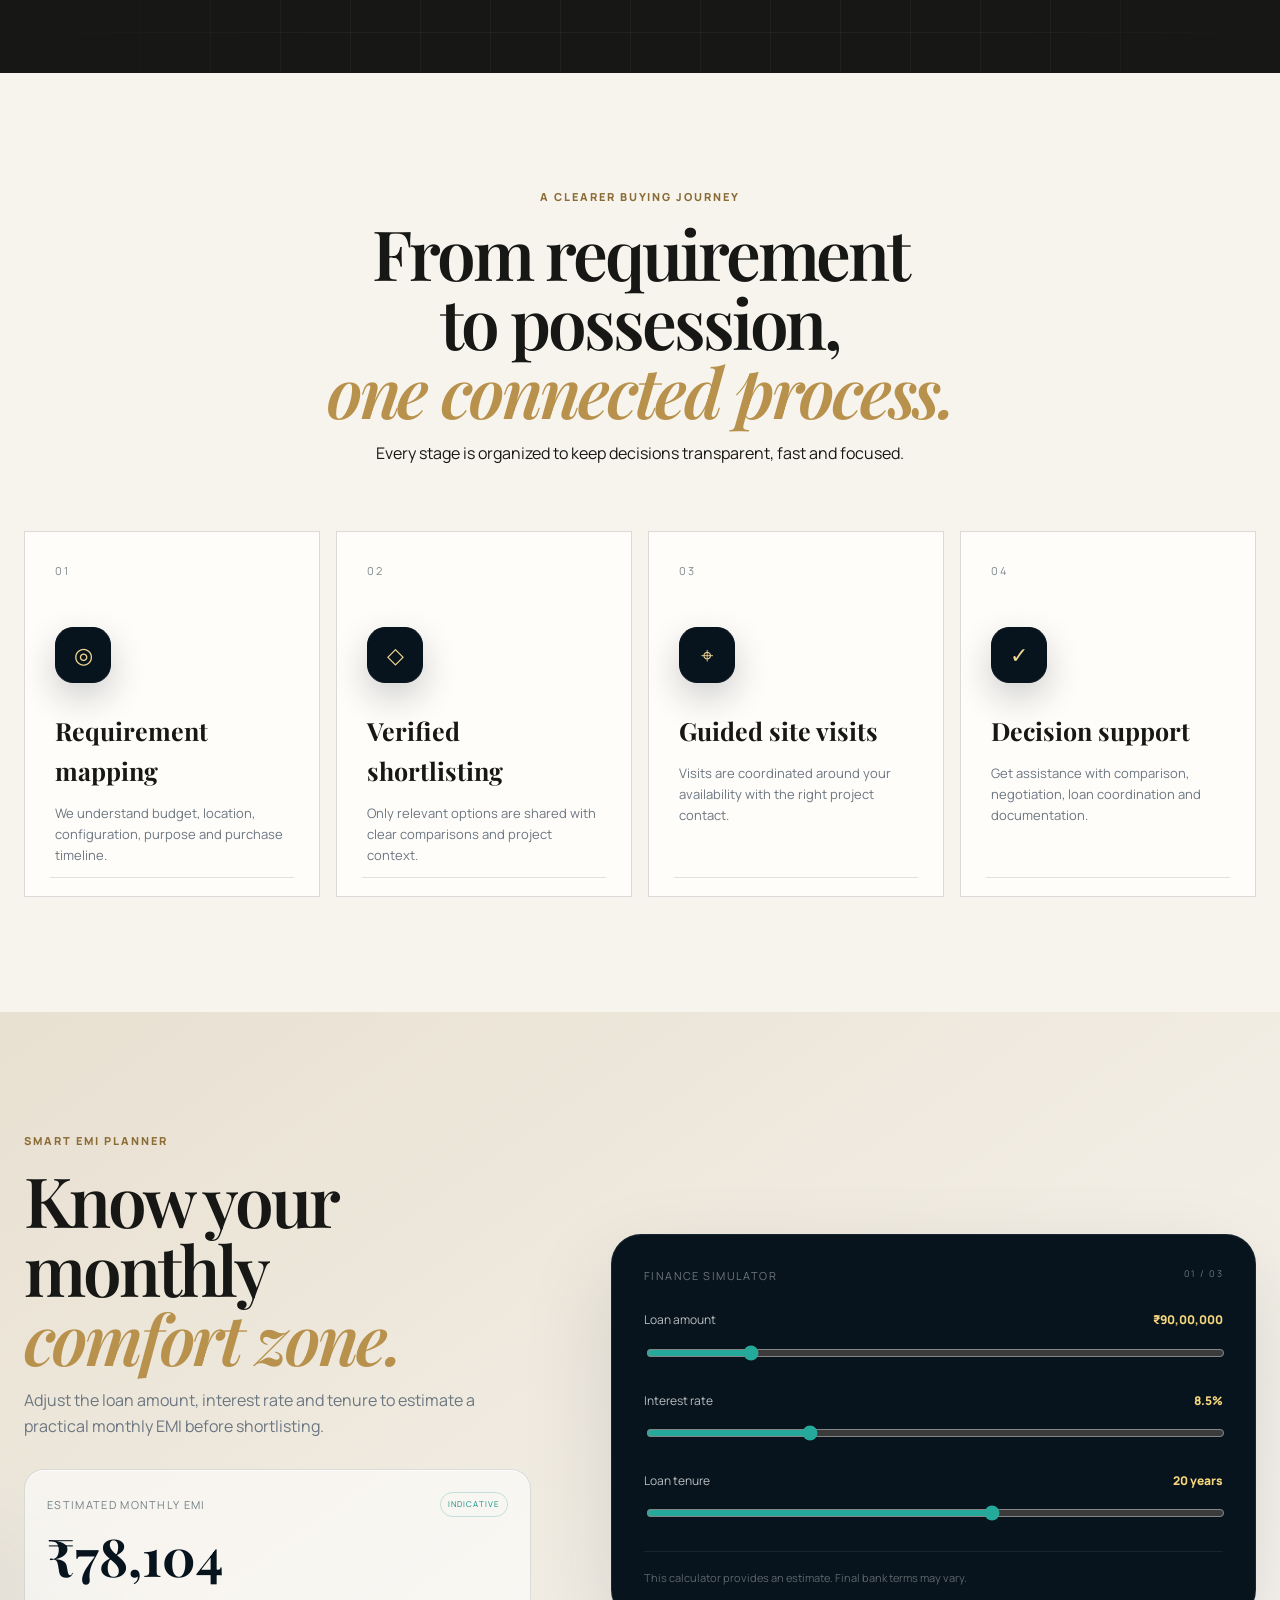
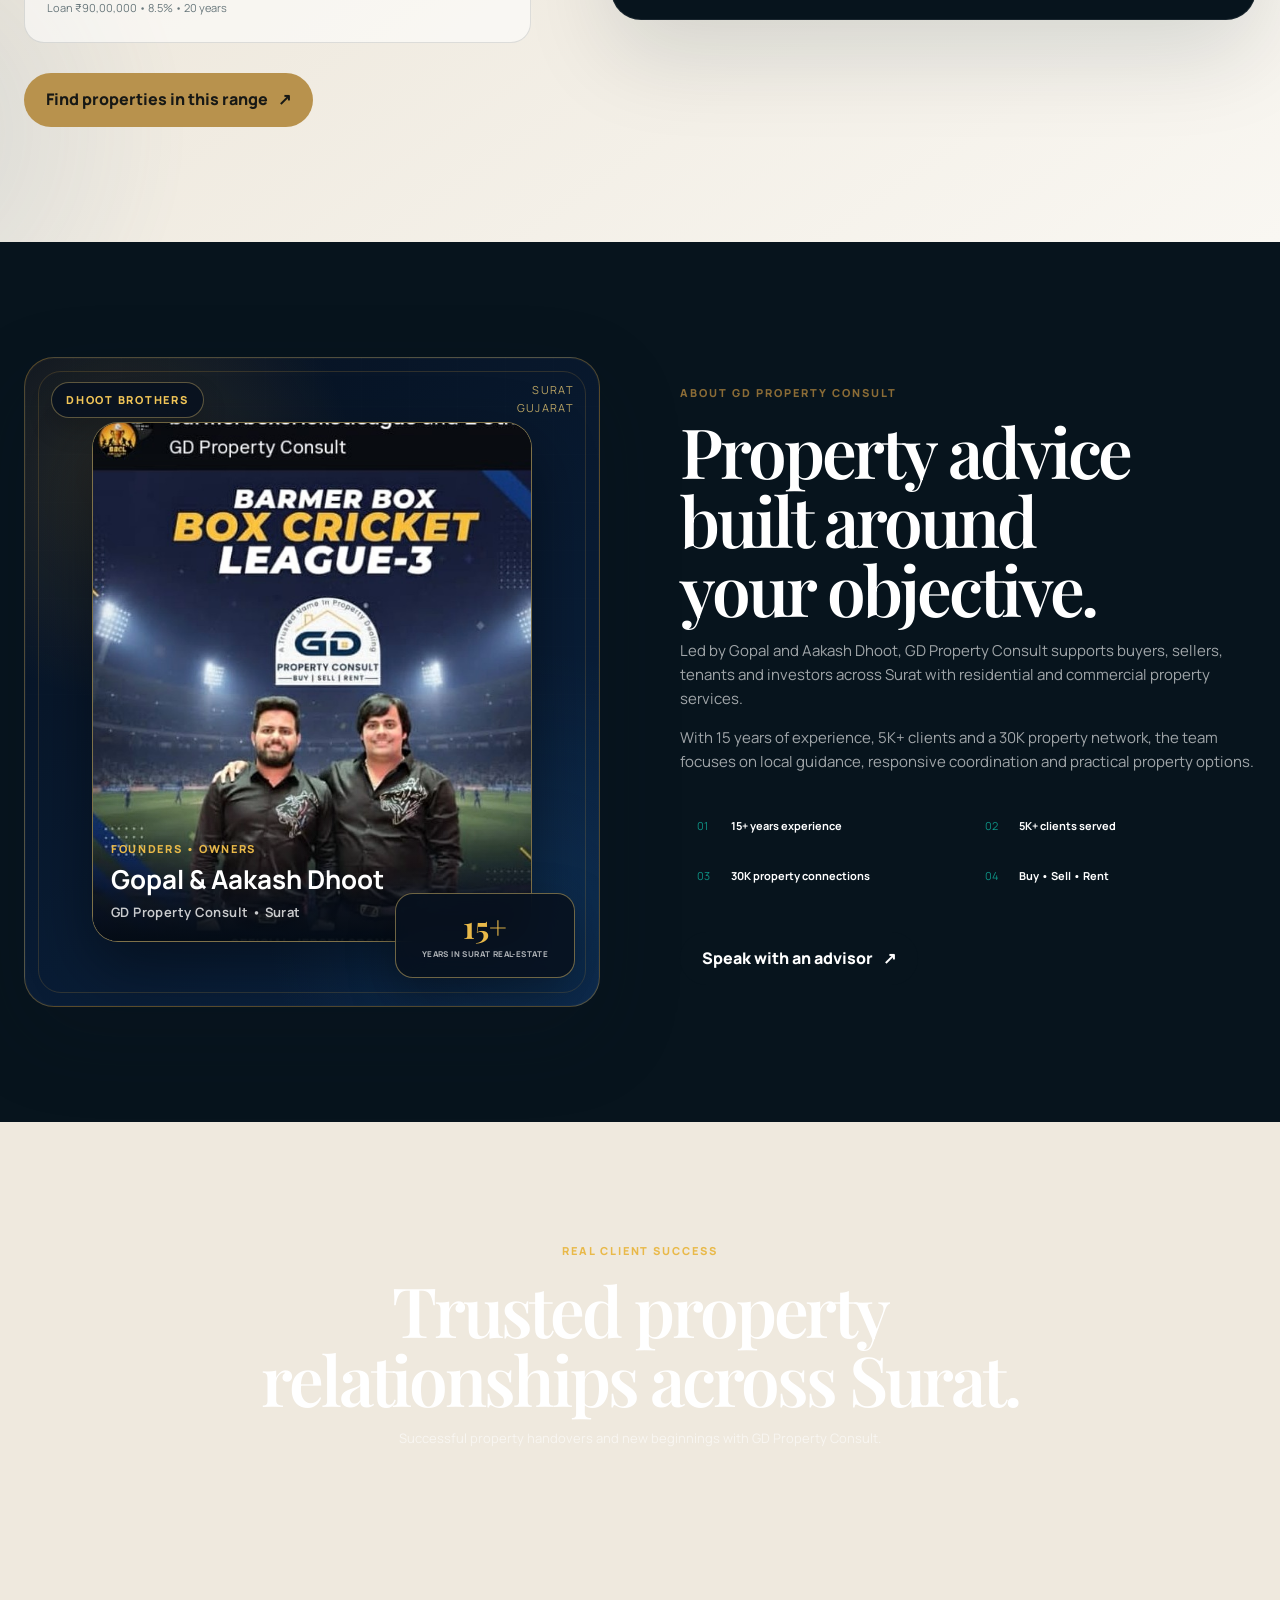
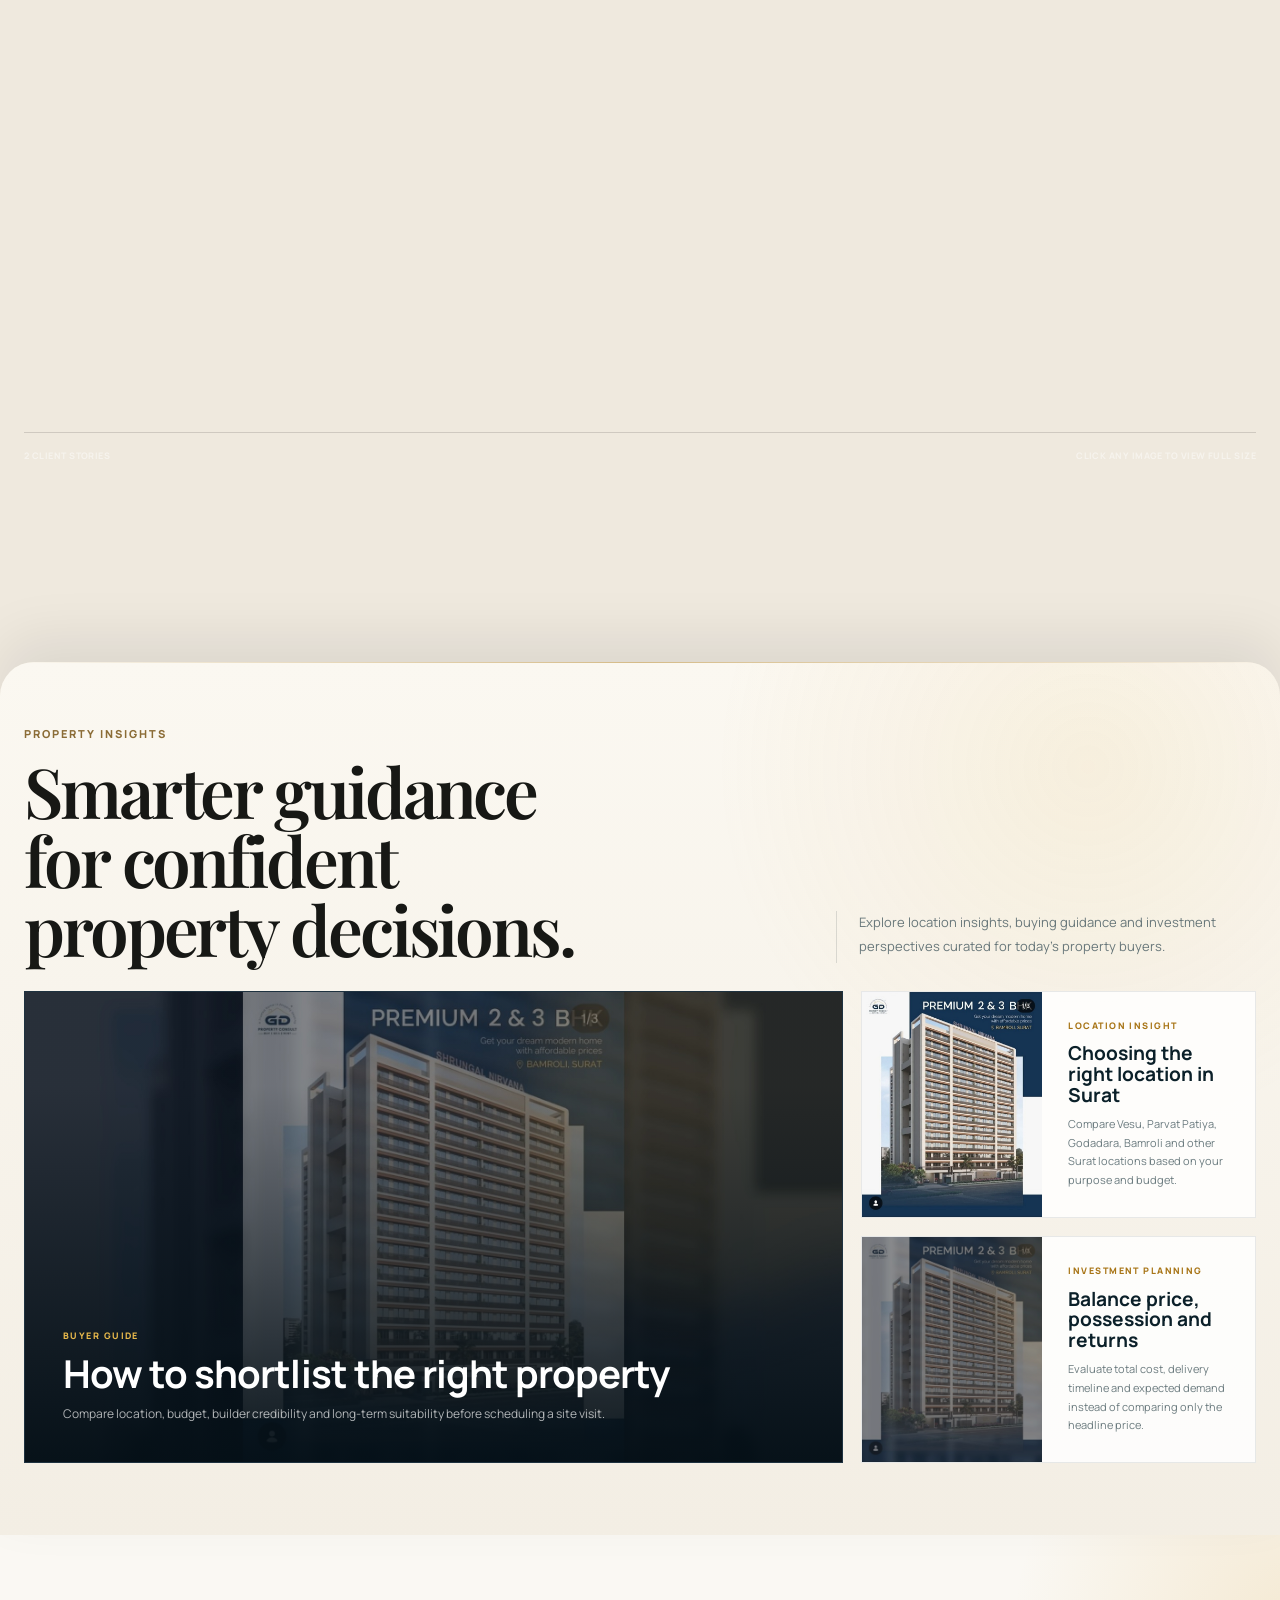
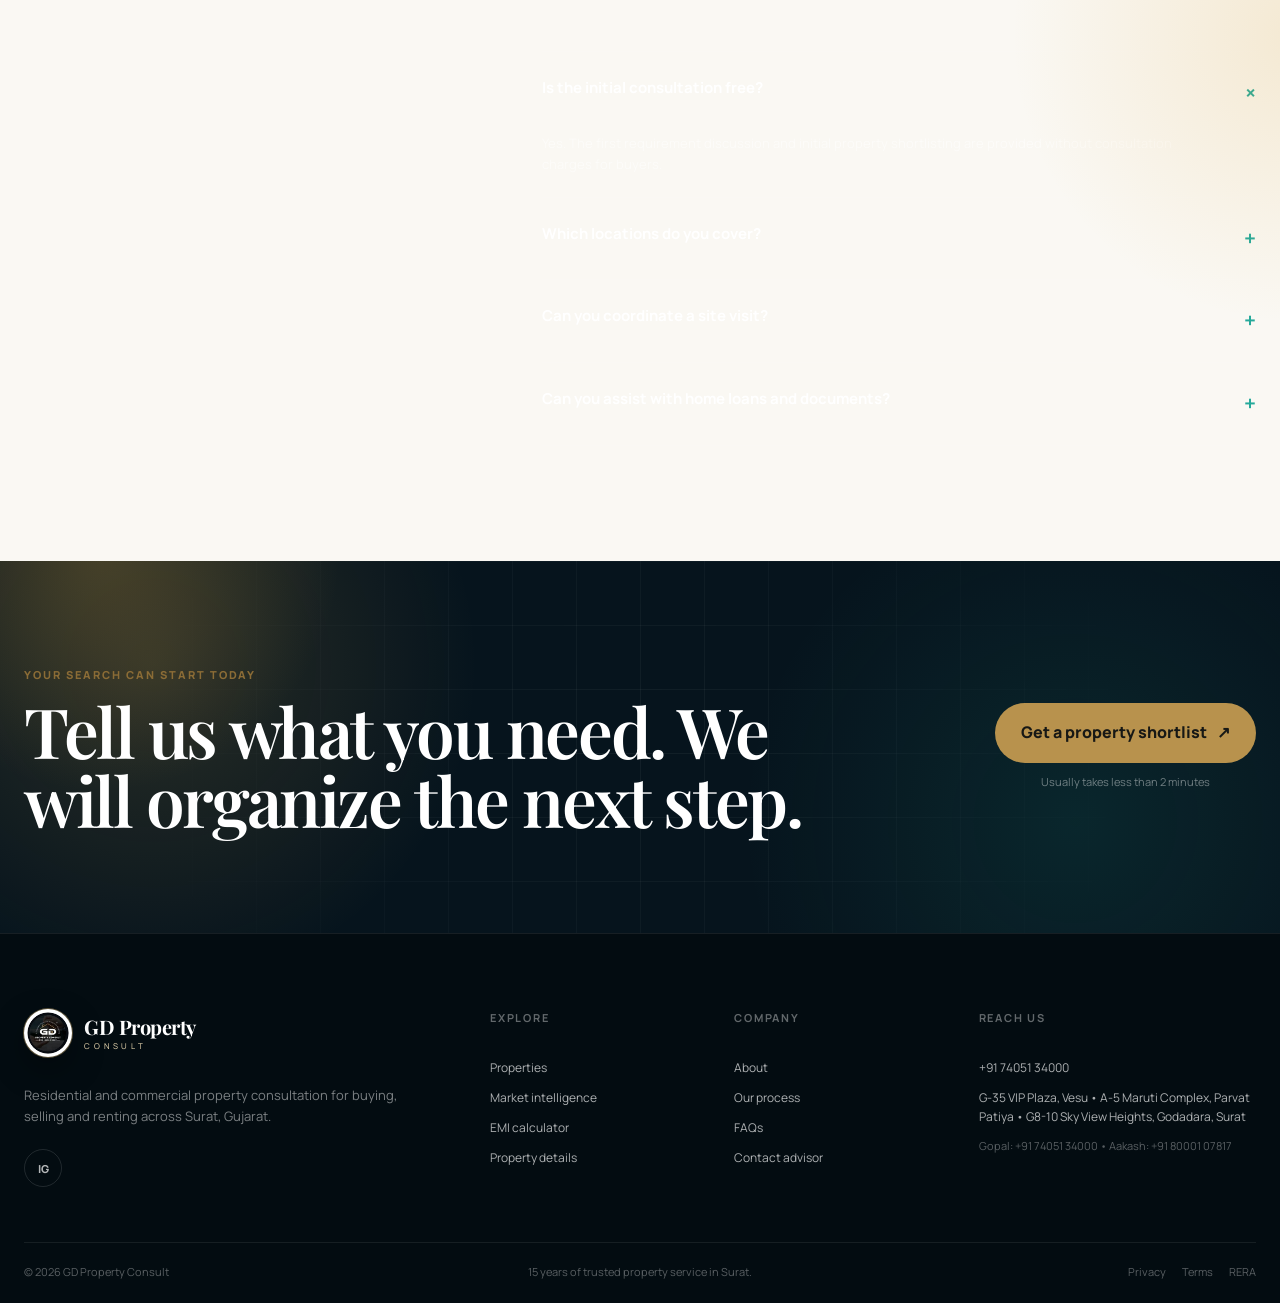
==== commit e86d3561: "Deploy V25.6 responsive property gallery slider" ====
--- a/index.html
+++ b/index.html
@@ -10,7 +10,7 @@
   <link rel="preconnect" href="https://fonts.gstatic.com" crossorigin>
   <link href="https://fonts.googleapis.com/css2?family=Manrope:wght@400;500;600;700;800&family=Playfair+Display:ital,wght@0,600;1,600&display=swap" rel="stylesheet">
   <link rel="stylesheet" href="style.css" />
-  <link rel="stylesheet" href="responsive-fix.css?v=25.5" />
+  <link rel="stylesheet" href="responsive-fix.css?v=25.6" />
   <link rel="stylesheet" href="v21-premium.css" />
   <link rel="stylesheet" href="v23-signature.css" />
   <link rel="stylesheet" href="v24-international.css" />
--- a/responsive-fix.css
+++ b/responsive-fix.css
@@ -1336,3 +1336,269 @@
   .whatsapp-float{width:46px!important;height:46px!important;padding:4px!important}
   .whatsapp-icon{width:38px!important;height:38px!important;flex-basis:38px!important}
 }
+
+/* =========================================================
+   V25.6 — responsive property image carousel
+   ========================================================= */
+.details-page .detail-gallery-slider{
+  position:relative;
+  z-index:2;
+  display:grid!important;
+  grid-template-columns:minmax(0,1fr)!important;
+  grid-template-rows:auto!important;
+  gap:12px;
+  width:100%;
+  min-width:0;
+}
+
+.details-page .detail-gallery-viewport{
+  position:relative;
+  width:100%;
+  min-width:0;
+  aspect-ratio:16/8.5;
+  max-height:620px;
+  overflow:hidden;
+  border:1px solid rgba(218,164,61,.24);
+  border-radius:26px;
+  background:radial-gradient(circle at 50% 10%,rgba(38,191,178,.12),transparent 48%),#06151d;
+  box-shadow:0 24px 70px rgba(0,0,0,.26);
+  outline:none;
+  touch-action:pan-y pinch-zoom;
+}
+
+.details-page .detail-gallery-viewport:focus-visible{
+  box-shadow:0 0 0 3px rgba(38,191,178,.7),0 24px 70px rgba(0,0,0,.26);
+}
+
+.details-page .detail-gallery-track{
+  position:relative;
+  width:100%;
+  height:100%;
+}
+
+.details-page .detail-gallery-slide{
+  position:absolute;
+  inset:0;
+  z-index:0;
+  display:block;
+  width:100%;
+  height:100%;
+  padding:0;
+  overflow:hidden;
+  border:0;
+  background:transparent;
+  opacity:0;
+  visibility:hidden;
+  cursor:zoom-in;
+  transform:scale(1.015);
+  transition:opacity .38s ease,transform .55s var(--ease),visibility .38s;
+}
+
+.details-page .detail-gallery-slide.is-active{
+  z-index:1;
+  opacity:1;
+  visibility:visible;
+  transform:scale(1);
+}
+
+.details-page .detail-gallery-slide img{
+  display:block;
+  width:100%;
+  height:100%;
+  object-fit:contain;
+  object-position:center;
+  background:#06151d;
+  user-select:none;
+  -webkit-user-drag:none;
+}
+
+.details-page .detail-gallery-arrow{
+  position:absolute;
+  top:50%;
+  z-index:5;
+  display:grid;
+  place-items:center;
+  width:48px;
+  height:48px;
+  padding:0;
+  border:1px solid rgba(255,255,255,.24);
+  border-radius:50%;
+  color:#fff;
+  background:rgba(4,18,25,.74);
+  box-shadow:0 10px 28px rgba(0,0,0,.3);
+  backdrop-filter:blur(14px);
+  -webkit-backdrop-filter:blur(14px);
+  cursor:pointer;
+  transform:translateY(-50%);
+  transition:background .2s ease,border-color .2s ease,transform .2s ease;
+}
+
+.details-page .detail-gallery-arrow:hover,
+.details-page .detail-gallery-arrow:focus-visible{
+  border-color:rgba(218,164,61,.72);
+  background:rgba(8,37,47,.94);
+  outline:none;
+  transform:translateY(-50%) scale(1.06);
+}
+
+.details-page .detail-gallery-arrow svg{
+  width:23px;
+  height:23px;
+  fill:none;
+  stroke:currentColor;
+  stroke-width:2;
+  stroke-linecap:round;
+  stroke-linejoin:round;
+}
+
+.details-page .detail-gallery-prev{left:18px;}
+.details-page .detail-gallery-next{right:18px;}
+
+.details-page .detail-gallery-counter{
+  position:absolute!important;
+  top:16px!important;
+  right:16px!important;
+  bottom:auto!important;
+  left:auto!important;
+  z-index:6;
+  display:inline-flex!important;
+  align-items:center;
+  justify-content:center;
+  width:auto!important;
+  height:auto!important;
+  min-width:76px;
+  min-height:38px;
+  margin:0!important;
+  padding:8px 12px!important;
+  border:1px solid rgba(255,255,255,.22);
+  border-radius:999px!important;
+  color:rgba(255,255,255,.78);
+  background:rgba(4,18,25,.78);
+  box-shadow:0 8px 24px rgba(0,0,0,.24);
+  backdrop-filter:blur(14px);
+  -webkit-backdrop-filter:blur(14px);
+  font-size:11px;
+  line-height:1!important;
+  letter-spacing:.12em;
+  pointer-events:none;
+}
+
+.details-page .detail-gallery-counter span{color:#e0b15a;}
+
+.details-page .detail-gallery-thumbs{
+  display:flex;
+  gap:10px;
+  width:100%;
+  min-width:0;
+  padding:2px 1px 7px;
+  overflow-x:auto;
+  overscroll-behavior-x:contain;
+  scrollbar-width:thin;
+  scrollbar-color:rgba(218,164,61,.55) rgba(255,255,255,.08);
+  scroll-snap-type:x proximity;
+}
+
+.details-page .detail-gallery-thumb{
+  position:relative;
+  flex:0 0 clamp(92px,12vw,132px);
+  aspect-ratio:4/3;
+  padding:3px;
+  overflow:hidden;
+  border:1px solid rgba(255,255,255,.16);
+  border-radius:14px;
+  background:rgba(5,18,25,.78);
+  opacity:.58;
+  cursor:pointer;
+  scroll-snap-align:start;
+  transition:opacity .2s ease,border-color .2s ease,transform .2s ease,box-shadow .2s ease;
+}
+
+.details-page .detail-gallery-thumb:hover,
+.details-page .detail-gallery-thumb:focus-visible,
+.details-page .detail-gallery-thumb.is-active{
+  border-color:rgba(218,164,61,.88);
+  opacity:1;
+  outline:none;
+  box-shadow:0 0 0 1px rgba(218,164,61,.28);
+  transform:translateY(-1px);
+}
+
+.details-page .detail-gallery-thumb img{
+  display:block;
+  width:100%;
+  height:100%;
+  object-fit:cover;
+  border-radius:10px;
+  user-select:none;
+  -webkit-user-drag:none;
+}
+
+.details-page .detail-gallery-single .detail-gallery-arrow,
+.details-page .detail-gallery-single .detail-gallery-thumbs,
+.details-page .detail-gallery-single .detail-gallery-counter{display:none!important;}
+
+.details-page .detail-gallery-empty{
+  display:grid;
+  place-items:center;
+  min-height:320px;
+  padding:28px;
+  border:1px solid rgba(218,164,61,.2);
+  border-radius:24px;
+  color:rgba(255,255,255,.7);
+  background:#06151d;
+  text-align:center;
+}
+
+@media(max-width:900px){
+  .details-page .detail-gallery-viewport{
+    aspect-ratio:4/3;
+    max-height:none;
+    border-radius:22px;
+  }
+}
+
+@media(max-width:600px){
+  .details-page .detail-gallery-slider{gap:9px;}
+
+  .details-page .detail-gallery-viewport{
+    aspect-ratio:4/5;
+    min-height:0;
+    max-height:min(78dvh,660px);
+    border-radius:20px;
+  }
+
+  .details-page .detail-gallery-arrow{
+    width:44px;
+    height:44px;
+  }
+
+  .details-page .detail-gallery-prev{left:10px;}
+  .details-page .detail-gallery-next{right:10px;}
+
+  .details-page .detail-gallery-counter{
+    top:12px!important;
+    right:12px!important;
+    min-width:68px;
+    min-height:34px;
+    padding:7px 10px!important;
+    font-size:10px;
+  }
+
+  .details-page .detail-gallery-thumbs{
+    gap:8px;
+    padding-bottom:4px;
+  }
+
+  .details-page .detail-gallery-thumb{
+    flex-basis:76px;
+    border-radius:12px;
+  }
+
+  .details-page .detail-gallery-thumb img{border-radius:8px;}
+}
+
+@media(prefers-reduced-motion:reduce){
+  .details-page .detail-gallery-slide,
+  .details-page .detail-gallery-arrow,
+  .details-page .detail-gallery-thumb{transition:none;}
+}
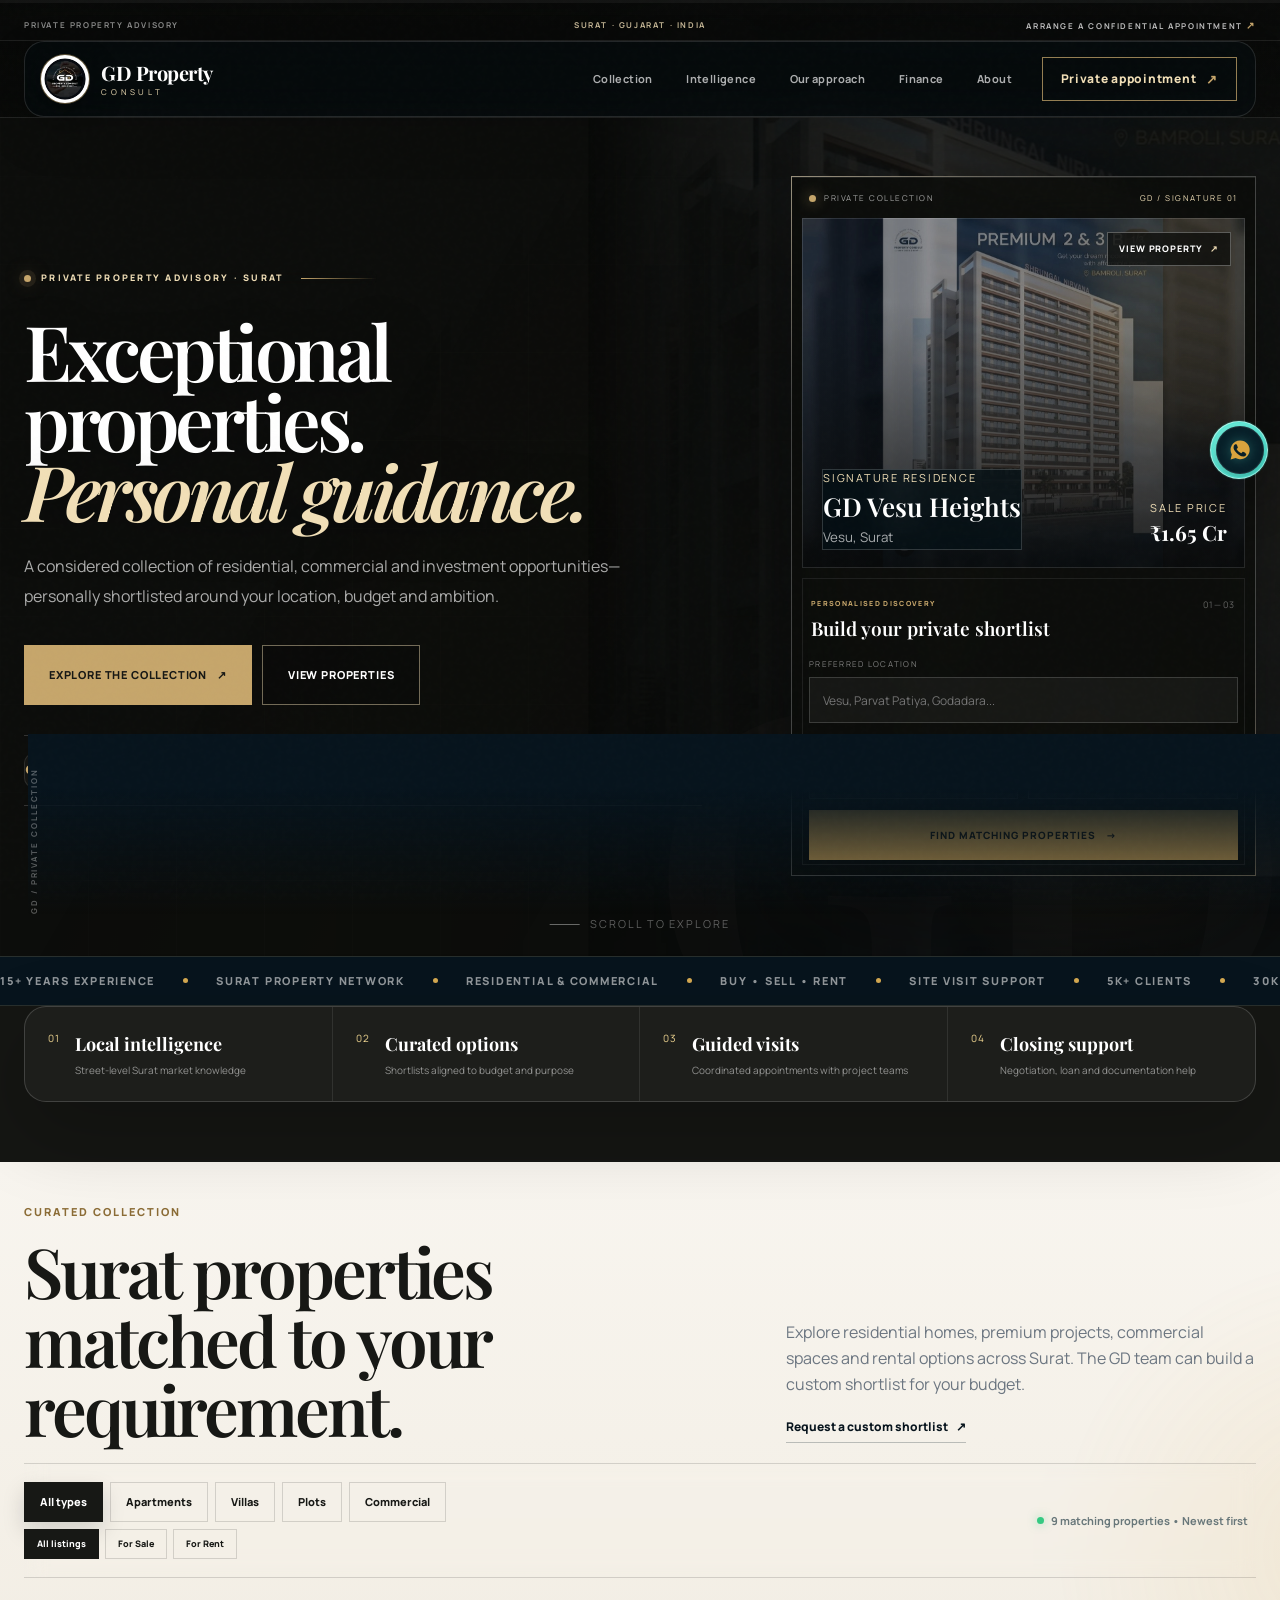
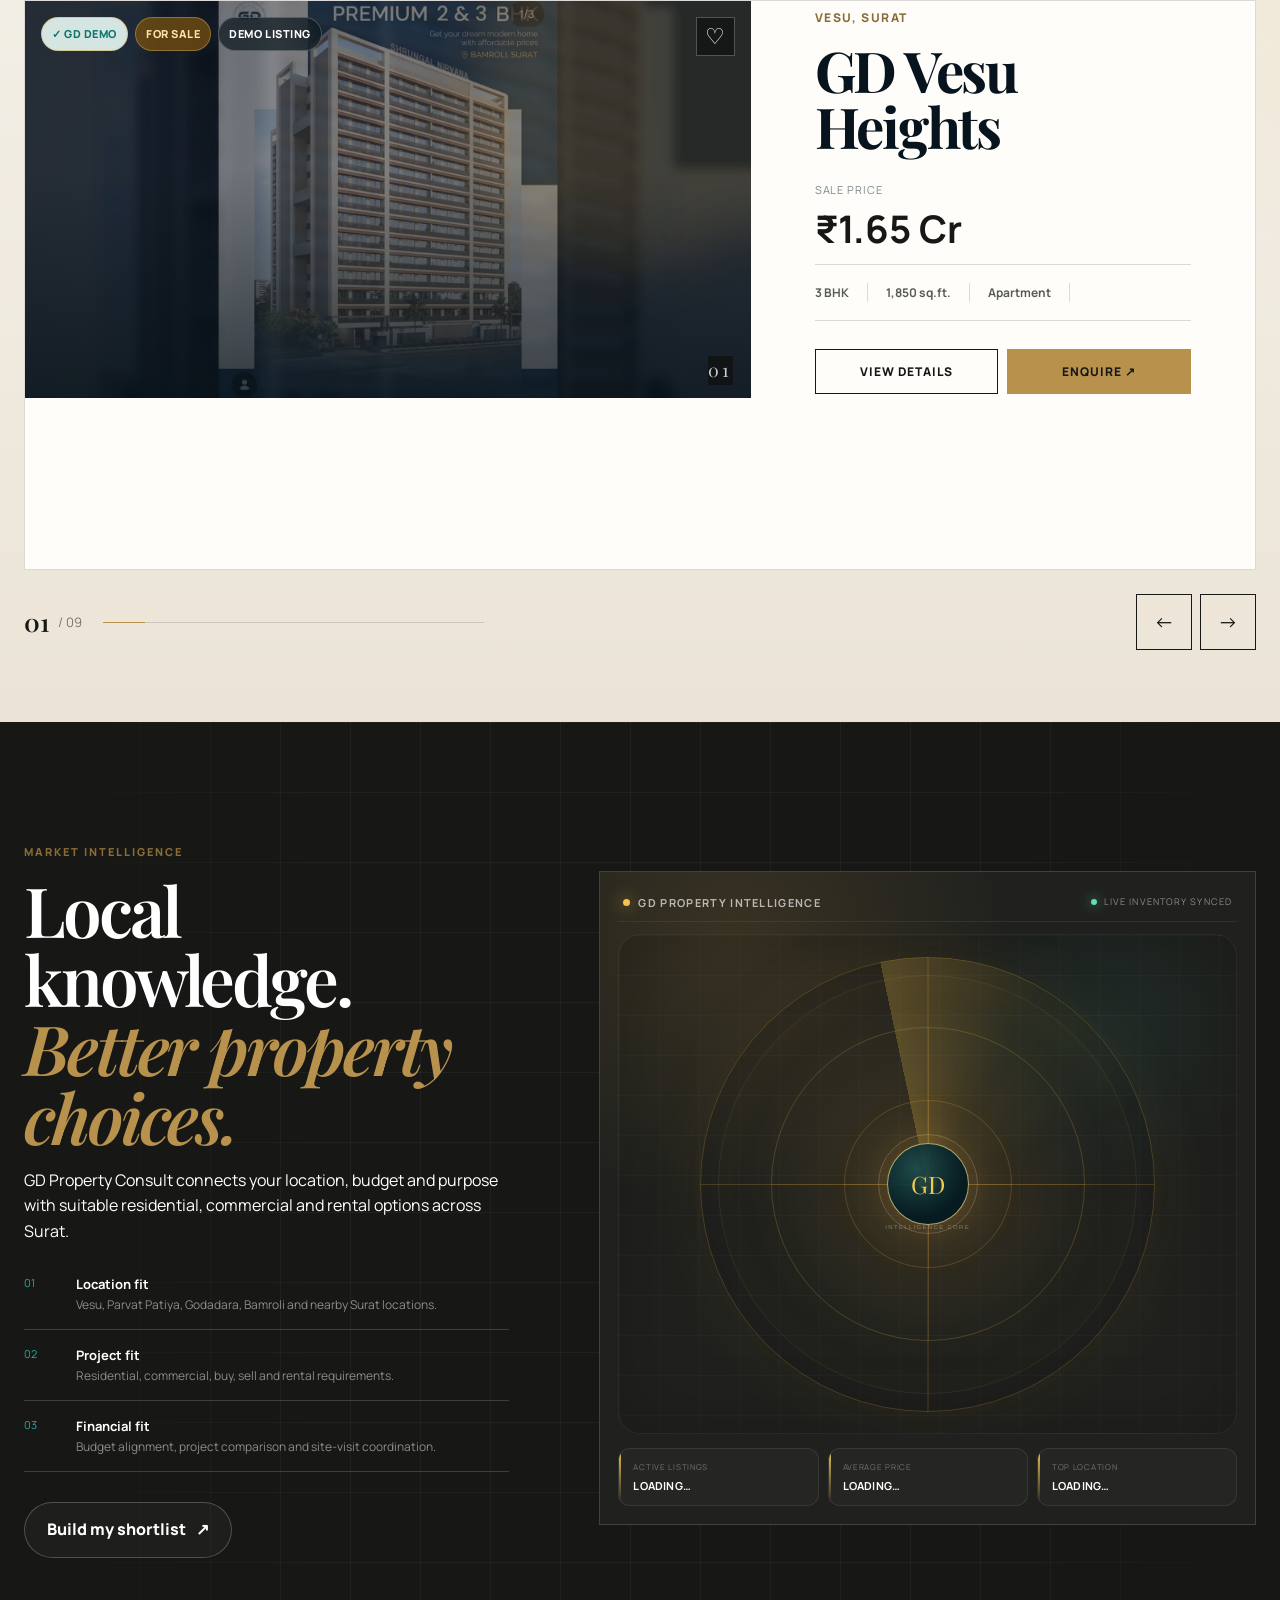
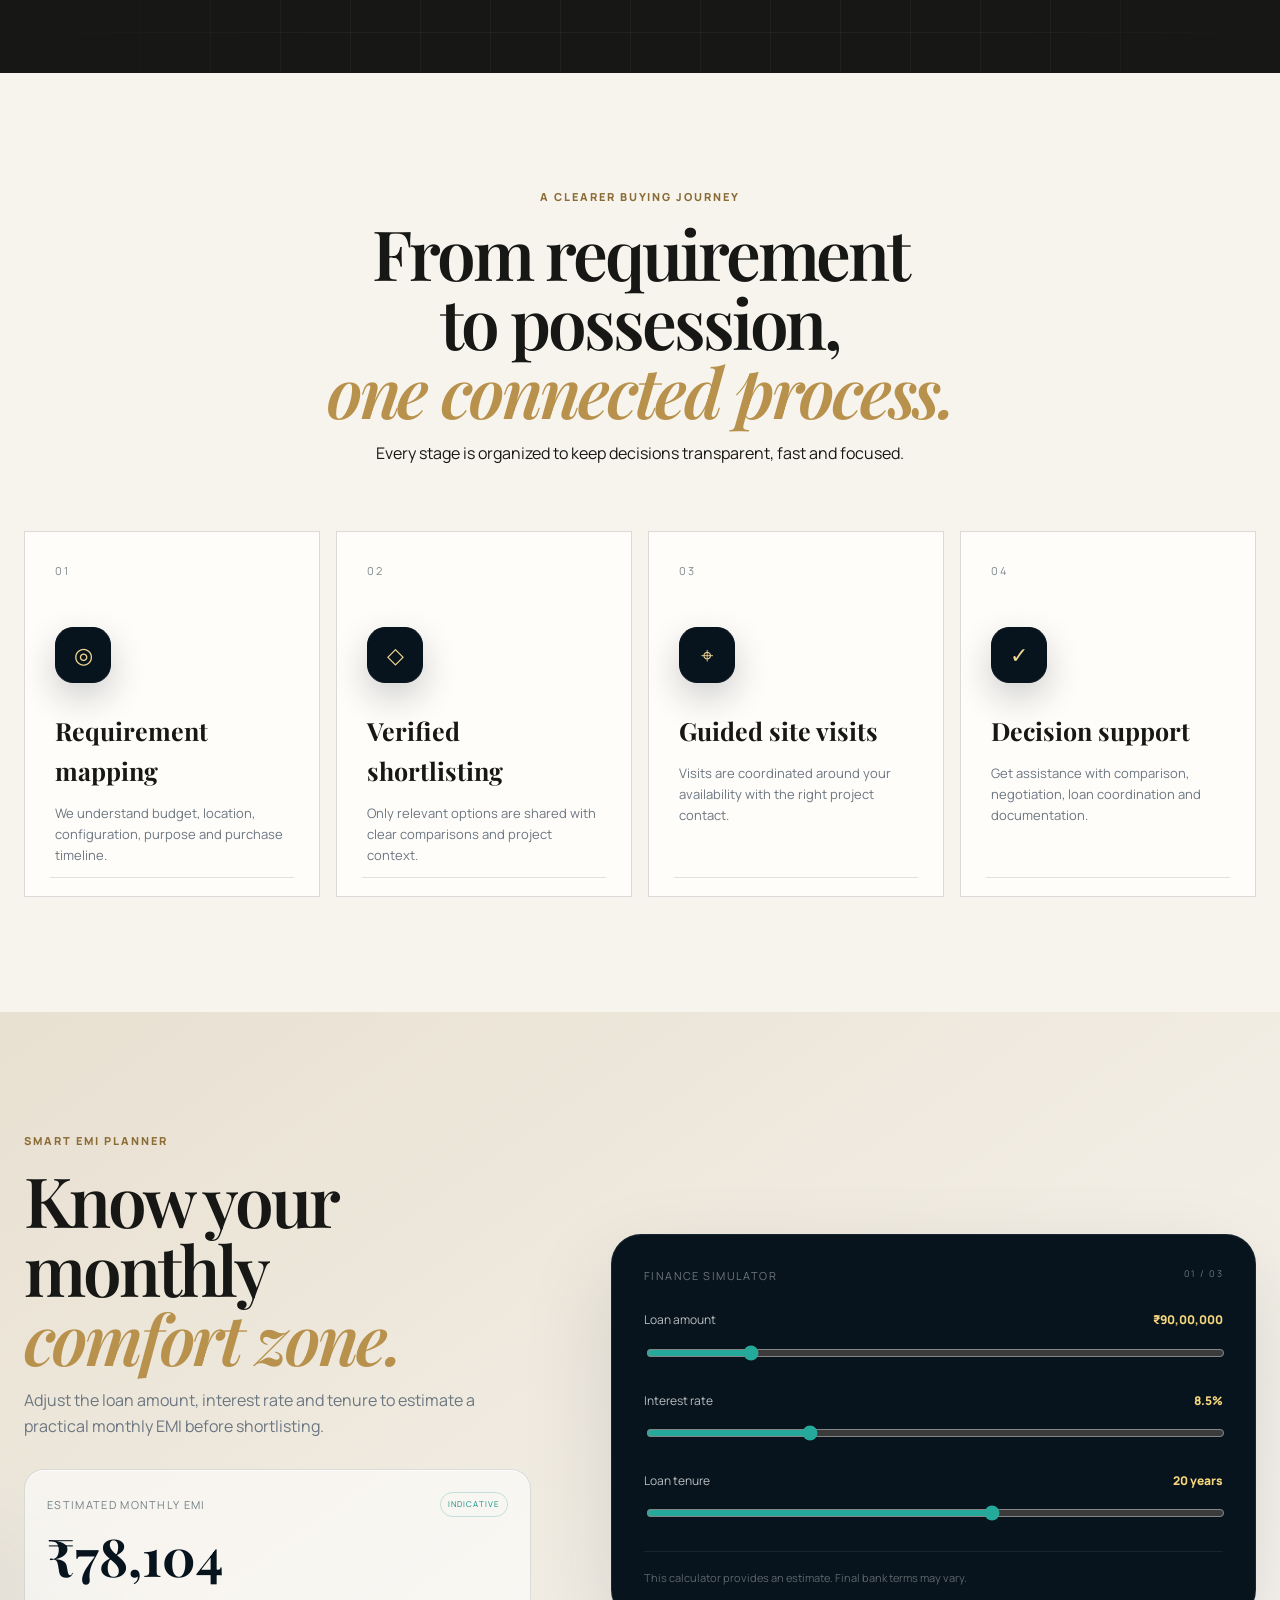
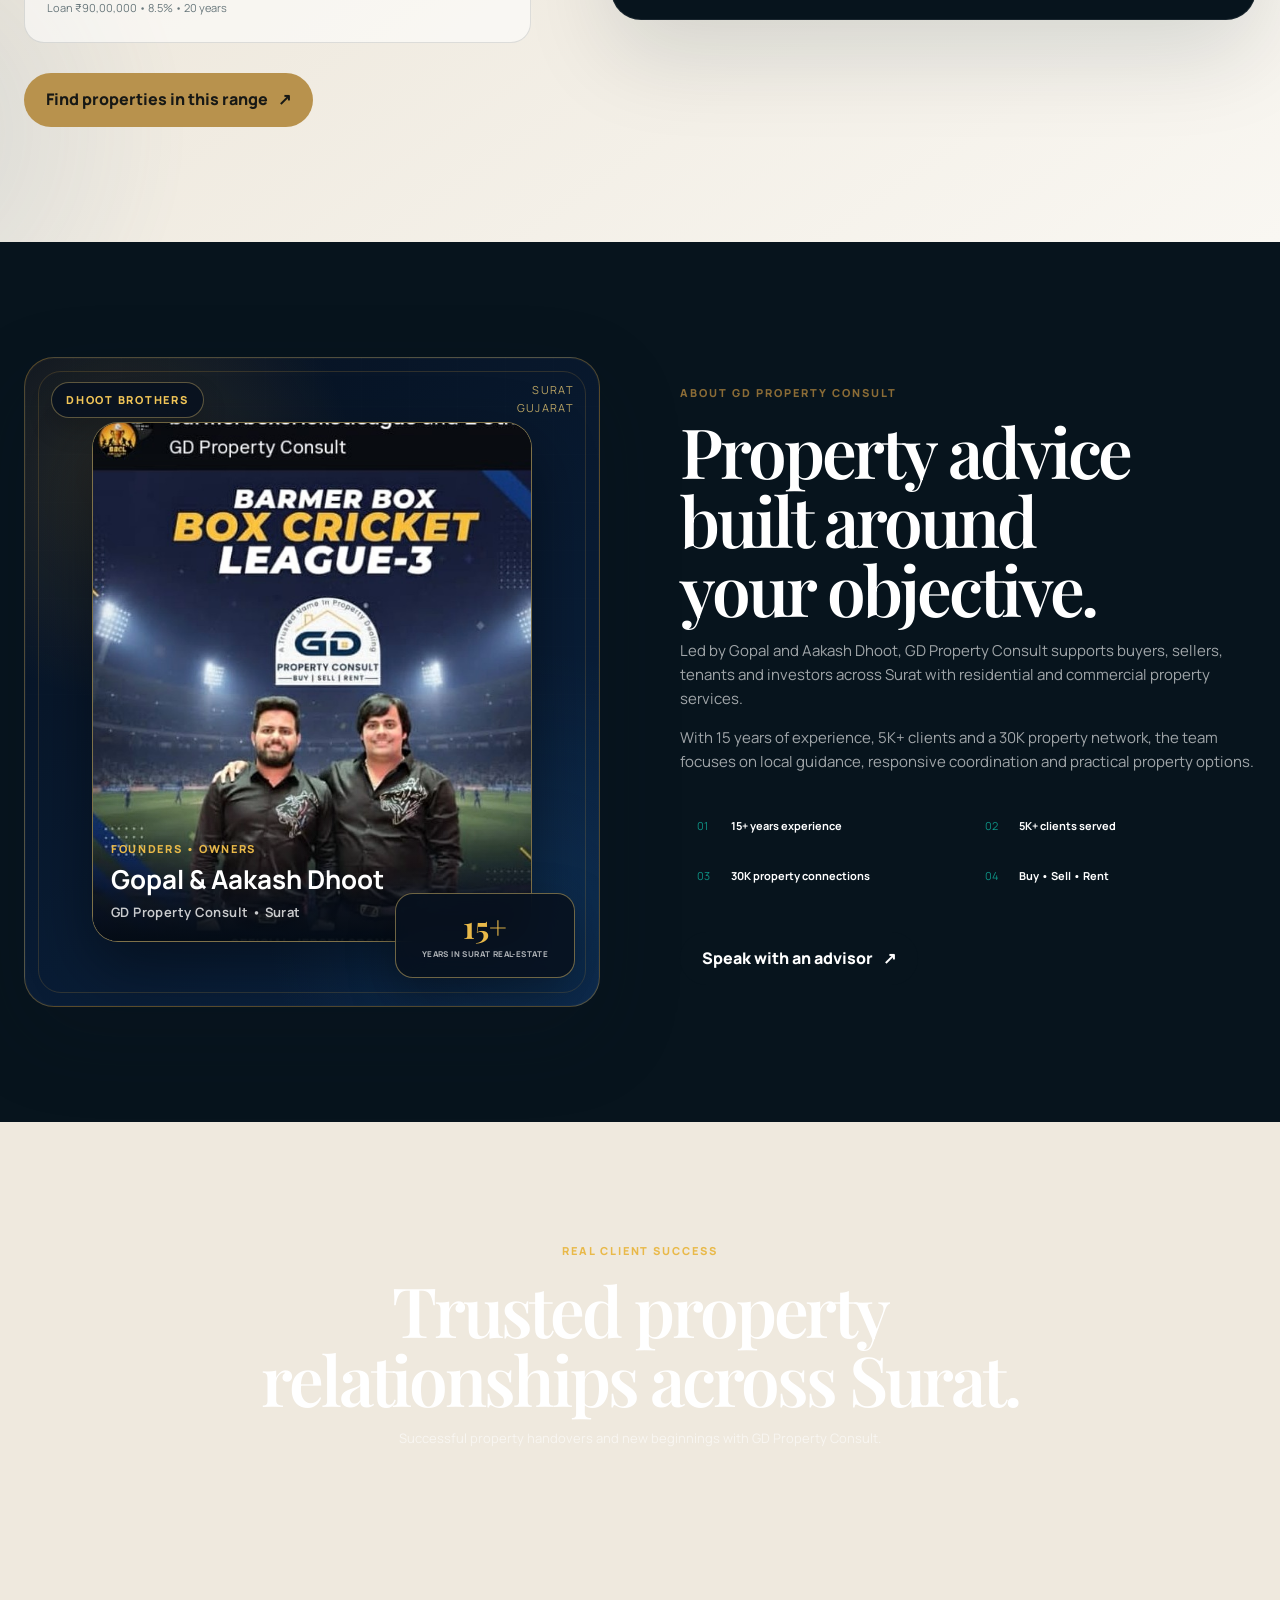
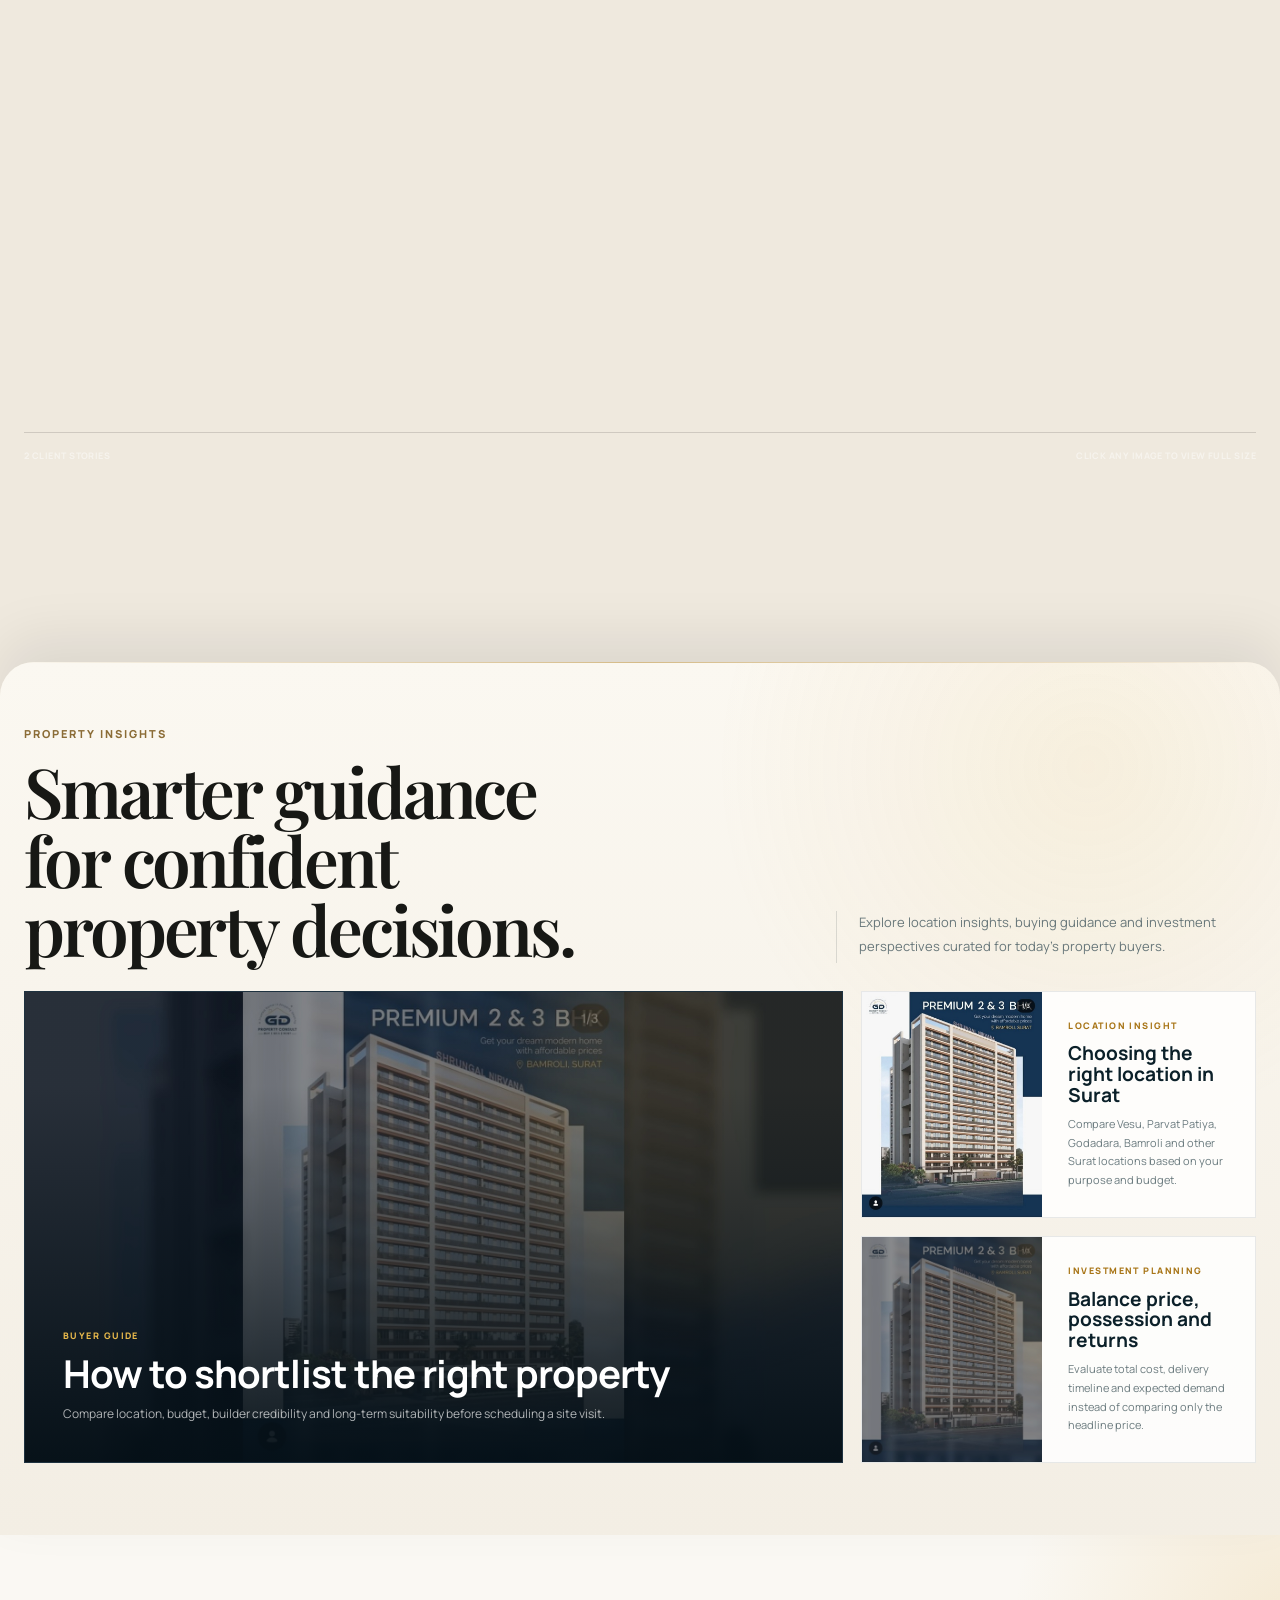
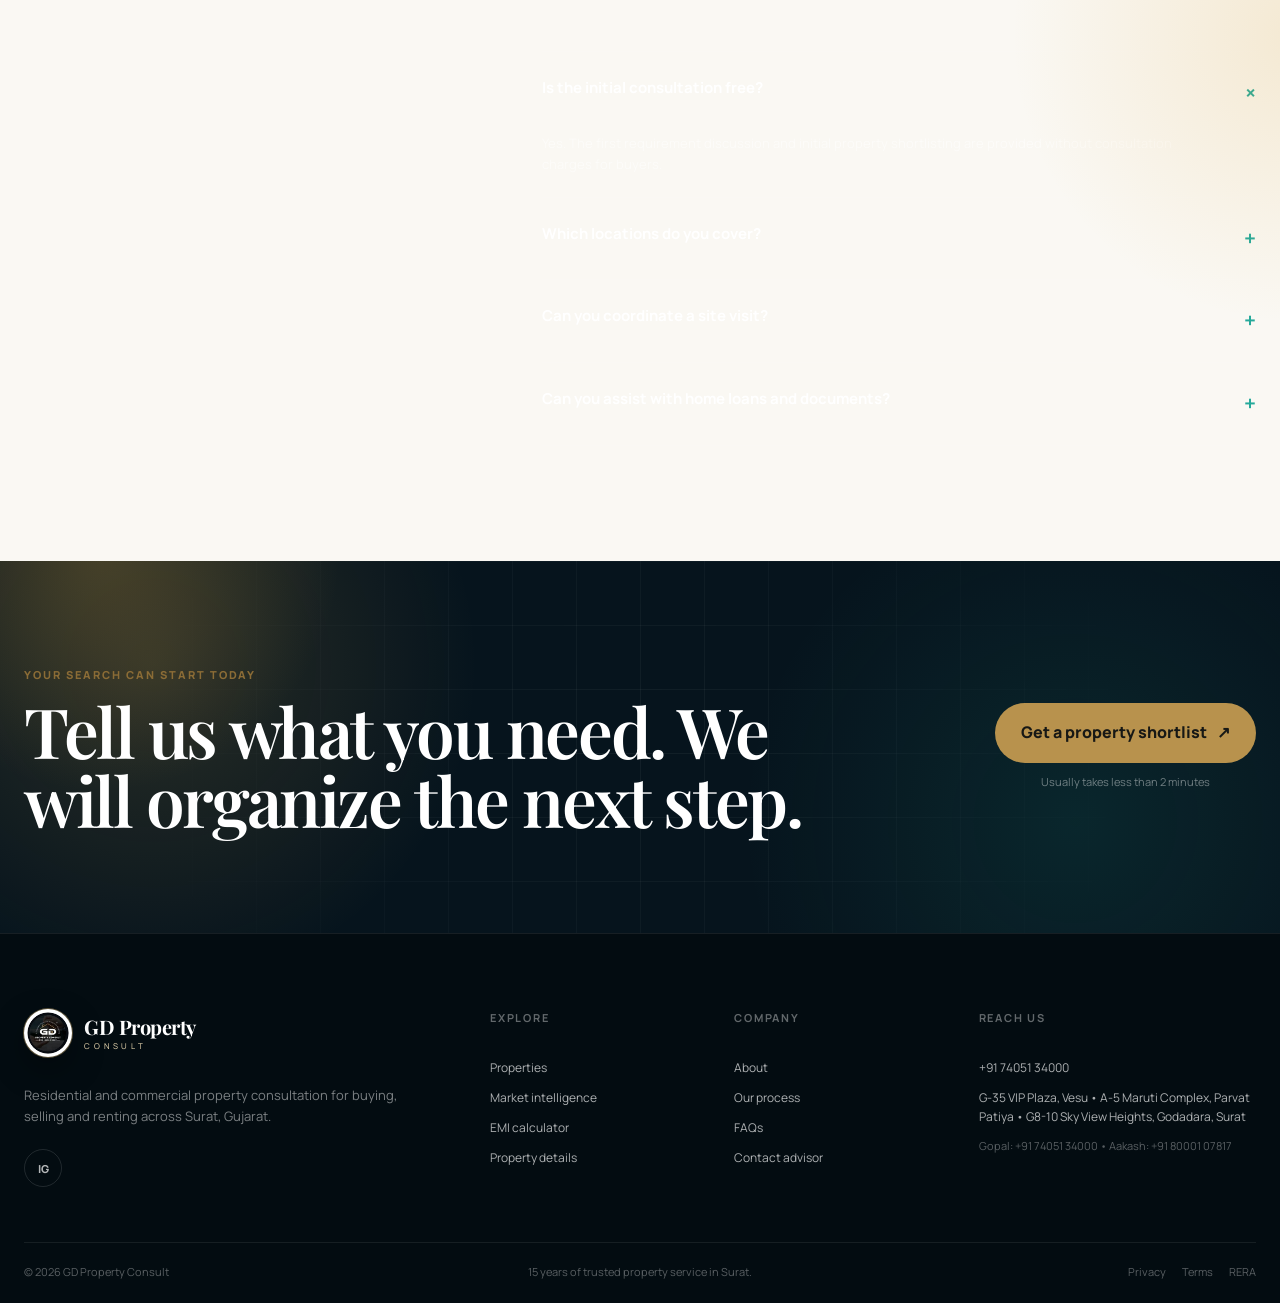
==== commit b2492631: "Deploy V25.7 responsive intelligence radar" ====
--- a/index.html
+++ b/index.html
@@ -10,7 +10,7 @@
   <link rel="preconnect" href="https://fonts.gstatic.com" crossorigin>
   <link href="https://fonts.googleapis.com/css2?family=Manrope:wght@400;500;600;700;800&family=Playfair+Display:ital,wght@0,600;1,600&display=swap" rel="stylesheet">
   <link rel="stylesheet" href="style.css" />
-  <link rel="stylesheet" href="responsive-fix.css?v=25.6" />
+  <link rel="stylesheet" href="responsive-fix.css?v=25.7" />
   <link rel="stylesheet" href="v21-premium.css" />
   <link rel="stylesheet" href="v23-signature.css" />
   <link rel="stylesheet" href="v24-international.css" />
@@ -329,11 +329,13 @@
         </div>
 
         <div class="market-interface reveal" data-tilt>
-          <div class="interface-header"><span><i></i> <b id="cmsIntelligenceTitle">GD Intelligence</b></span><small class="live-status"><i></i><b id="cmsIntelligenceStatus">LIVE INVENTORY SYNCED</b></small></div>
+          <div class="interface-header"><span><i></i> <b id="cmsIntelligenceTitle">GD PROPERTY INTELLIGENCE</b></span><small class="live-status"><i></i><b id="cmsIntelligenceStatus">LIVE INVENTORY SYNCED</b></small></div>
           <div class="radar-wrap">
-            <div class="radar-ring ring-1"></div><div class="radar-ring ring-2"></div><div class="radar-ring ring-3"></div><div class="radar-sweep"></div>
-            <div class="radar-core">GD</div>
-            <div id="cmsIntelligenceNodes" class="intelligence-nodes"></div>
+            <div class="radar-stage">
+              <div class="radar-ring ring-1"></div><div class="radar-ring ring-2"></div><div class="radar-ring ring-3"></div><div class="radar-sweep"></div>
+              <div class="radar-core">GD</div>
+              <div id="cmsIntelligenceNodes" class="intelligence-nodes"></div>
+            </div>
           </div>
           <div class="interface-footer">
             <div><small id="cmsListingsLabel">Active listings</small><strong id="marketActiveListings">Loading…</strong></div>
@@ -704,7 +706,7 @@
 
   <script src="https://cdn.jsdelivr.net/npm/@supabase/supabase-js@2"></script>
   <script src="backend/supabase-config.js"></script>
-  <script src="backend/cms.js?v=25.2"></script>
+  <script src="backend/cms.js?v=25.7"></script>
   <script src="script.js?v=25.4"></script>
   <script src="backend/properties.js?v=25.4"></script>
   <script src="backend/intelligence.js"></script>
--- a/responsive-fix.css
+++ b/responsive-fix.css
@@ -1602,3 +1602,240 @@
   .details-page .detail-gallery-arrow,
   .details-page .detail-gallery-thumb{transition:none;}
 }
+
+/* =========================================================
+   V25.7 — contained, responsive GD Intelligence radar
+   ========================================================= */
+.market-interface .radar-wrap{
+  position:relative;
+  display:grid;
+  place-items:center;
+  height:clamp(350px,43vw,500px);
+  min-height:0;
+  padding:14px;
+  overflow:hidden;
+  isolation:isolate;
+}
+
+.market-interface .radar-wrap::before{display:none;}
+
+.market-interface .radar-stage{
+  position:relative;
+  z-index:2;
+  display:grid;
+  place-items:center;
+  width:min(94%,455px);
+  aspect-ratio:1;
+  flex:none;
+  border-radius:50%;
+  background:
+    linear-gradient(90deg,transparent 49.8%,rgba(218,164,61,.12) 50%,transparent 50.2%),
+    linear-gradient(transparent 49.8%,rgba(218,164,61,.12) 50%,transparent 50.2%),
+    radial-gradient(circle,rgba(218,164,61,.08),transparent 62%);
+  box-shadow:0 0 70px rgba(218,164,61,.06),inset 0 0 60px rgba(0,0,0,.16);
+}
+
+.market-interface .radar-stage::before{
+  content:"";
+  position:absolute;
+  inset:4%;
+  z-index:0;
+  border:1px solid rgba(246,215,126,.08);
+  border-radius:50%;
+  box-shadow:inset 0 0 50px rgba(218,164,61,.04);
+  pointer-events:none;
+}
+
+.market-interface .radar-stage::after{
+  content:"";
+  position:absolute;
+  inset:48%;
+  z-index:7;
+  border-radius:50%;
+  background:#f3c44d;
+  box-shadow:0 0 18px 5px rgba(243,196,77,.22);
+  pointer-events:none;
+}
+
+.market-interface .radar-stage .ring-3,
+.market-interface .radar-stage .radar-sweep{
+  width:100%!important;
+  height:100%!important;
+}
+
+.market-interface .radar-stage .ring-2{
+  width:69%!important;
+  height:69%!important;
+}
+
+.market-interface .radar-stage .ring-1{
+  width:37%!important;
+  height:37%!important;
+}
+
+.market-interface .radar-stage .radar-sweep{
+  z-index:1;
+  opacity:.74;
+  background:conic-gradient(from -12deg,rgba(241,193,75,.33),rgba(241,193,75,.08) 12%,transparent 24%);
+  mask-image:radial-gradient(circle,#000 0 70%,transparent 72%);
+  -webkit-mask-image:radial-gradient(circle,#000 0 70%,transparent 72%);
+}
+
+.market-interface .radar-stage .radar-core{
+  position:relative;
+  z-index:8;
+  width:clamp(62px,18%,82px);
+  height:auto;
+  aspect-ratio:1;
+}
+
+.market-interface .radar-stage .radar-core::before{
+  content:"";
+  position:absolute;
+  inset:-10px;
+  z-index:-1;
+  border:1px solid rgba(246,215,126,.24);
+  border-radius:50%;
+  animation:gdRadarCorePulse 2.8s ease-out infinite;
+}
+
+.market-interface .radar-stage .radar-core::after{
+  margin-top:clamp(88px,24%,112px);
+}
+
+.market-interface .radar-stage .intelligence-nodes{
+  position:absolute;
+  inset:0;
+  z-index:6;
+  overflow:visible;
+}
+
+.market-interface .radar-stage .cms-map-node{
+  display:block;
+  width:max-content;
+  min-width:94px;
+  max-width:124px;
+  padding:10px 11px 10px 25px;
+  overflow:visible;
+  border:1px solid rgba(91,210,190,.28);
+  border-radius:15px;
+  background:linear-gradient(145deg,rgba(10,42,50,.96),rgba(6,26,33,.92));
+  box-shadow:0 12px 28px rgba(0,0,0,.34),inset 0 1px rgba(255,255,255,.06),0 0 0 1px rgba(218,164,61,.025);
+  transform:translate(-50%,-50%);
+  transition:transform .25s ease,border-color .25s ease,box-shadow .25s ease;
+}
+
+.market-interface .radar-stage .cms-map-node::before{
+  left:10px;
+  top:50%;
+  width:7px;
+  height:7px;
+  transform:translateY(-50%);
+}
+
+.market-interface .radar-stage .cms-map-node:hover,
+.market-interface .radar-stage .cms-map-node:focus-visible{
+  border-color:rgba(246,215,126,.7);
+  outline:none;
+  box-shadow:0 15px 34px rgba(0,0,0,.4),0 0 24px rgba(218,164,61,.12);
+  transform:translate(-50%,-50%) scale(1.035);
+}
+
+.market-interface .radar-stage .cms-map-node span{
+  overflow-wrap:anywhere;
+  font-size:10px;
+  line-height:1.25;
+}
+
+.market-interface .radar-stage .cms-map-node small{
+  overflow:hidden;
+  text-overflow:ellipsis;
+  white-space:nowrap;
+}
+
+.market-interface .radar-stage .intelligence-nodes[data-node-count="7"] .cms-map-node,
+.market-interface .radar-stage .intelligence-nodes[data-node-count="8"] .cms-map-node{
+  min-width:0;
+  max-width:64px;
+  padding:7px 7px 7px 17px;
+  border-radius:11px;
+}
+
+.market-interface .radar-stage .intelligence-nodes[data-node-count="7"] .cms-map-node::before,
+.market-interface .radar-stage .intelligence-nodes[data-node-count="8"] .cms-map-node::before{
+  left:7px;
+  width:5px;
+  height:5px;
+}
+
+.market-interface .radar-stage .intelligence-nodes[data-node-count="7"] .cms-map-node span,
+.market-interface .radar-stage .intelligence-nodes[data-node-count="8"] .cms-map-node span{font-size:7px;}
+
+.market-interface .radar-stage .intelligence-nodes[data-node-count="7"] .cms-map-node small,
+.market-interface .radar-stage .intelligence-nodes[data-node-count="8"] .cms-map-node small{display:none;}
+
+.market-interface .interface-footer{
+  grid-template-columns:repeat(3,minmax(0,1fr))!important;
+}
+
+.market-interface .interface-footer>div{
+  min-width:0;
+  padding:12px clamp(8px,1.6vw,14px);
+}
+
+.market-interface .interface-footer strong{
+  display:block;
+  overflow-wrap:anywhere;
+  line-height:1.25;
+}
+
+@keyframes gdRadarCorePulse{
+  0%{opacity:.8;transform:scale(.88);}
+  75%,100%{opacity:0;transform:scale(1.32);}
+}
+
+@media(max-width:700px){
+  .market-interface .radar-wrap{
+    height:clamp(330px,88vw,410px);
+    padding:10px;
+  }
+
+  .market-interface .radar-stage{width:min(94%,340px);}
+
+  .market-interface .radar-stage .cms-map-node{
+    min-width:78px;
+    max-width:96px;
+    padding:8px 8px 8px 20px;
+    border-radius:13px;
+  }
+
+  .market-interface .radar-stage .cms-map-node::before{left:8px;}
+  .market-interface .radar-stage .cms-map-node span{font-size:8px;}
+  .market-interface .radar-stage .cms-map-node small{display:none;}
+
+  .market-interface .radar-stage .cms-map-node:nth-child(2)::after{
+    right:5px;
+    top:-7px;
+    padding:2px 5px;
+    font-size:4px;
+  }
+
+  .market-interface .interface-footer{gap:6px;}
+  .market-interface .interface-footer>div{padding:10px 7px;}
+  .market-interface .interface-footer small{font-size:5.5px;}
+  .market-interface .interface-footer strong{font-size:8.5px;}
+}
+
+@media(max-width:380px){
+  .market-interface .radar-wrap{height:315px;padding:8px;}
+  .market-interface .radar-stage{width:min(94%,285px);}
+  .market-interface .radar-stage .cms-map-node{min-width:68px;max-width:82px;padding:7px 7px 7px 18px;}
+  .market-interface .radar-stage .cms-map-node span{font-size:7px;}
+  .market-interface .interface-footer>div{padding:9px 5px;}
+  .market-interface .interface-footer small{font-size:5px;letter-spacing:.04em;}
+  .market-interface .interface-footer strong{font-size:8px;}
+}
+
+@media(prefers-reduced-motion:reduce){
+  .market-interface .radar-stage .radar-core::before{animation:none;}
+}
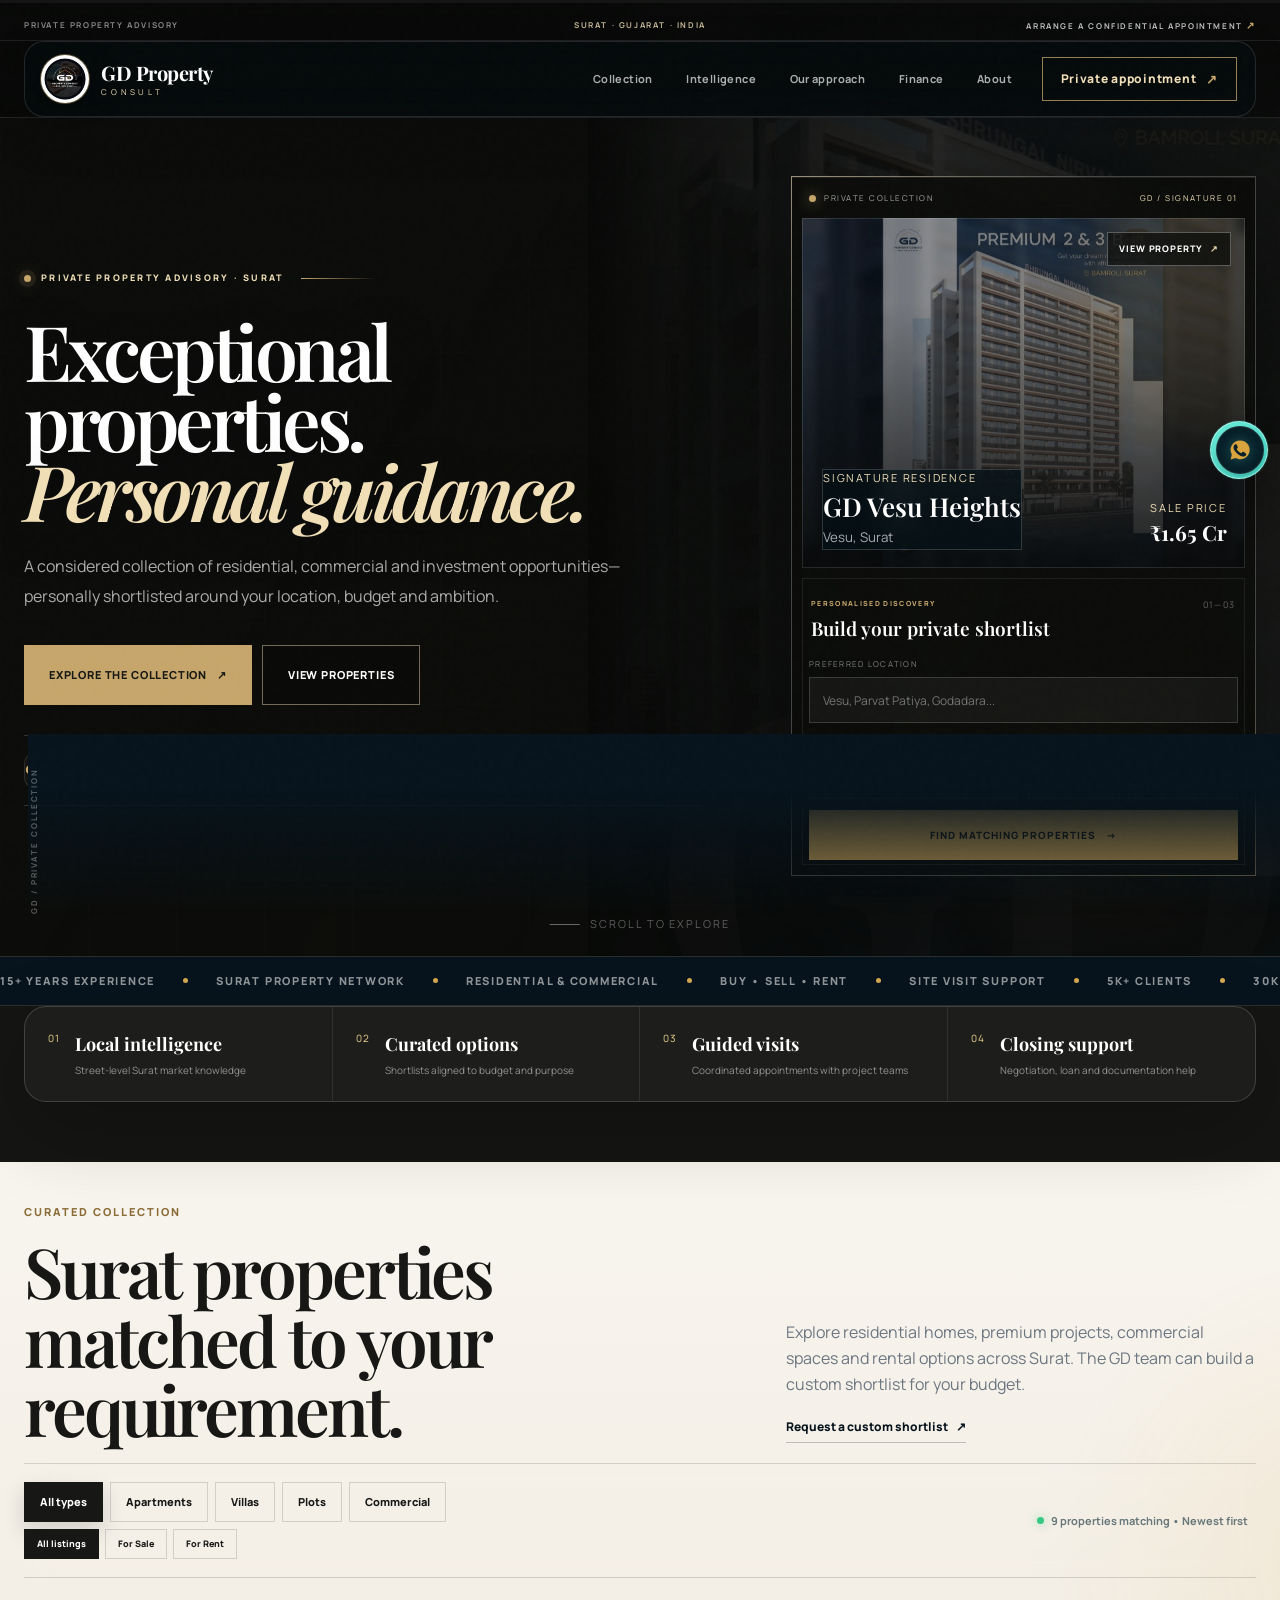
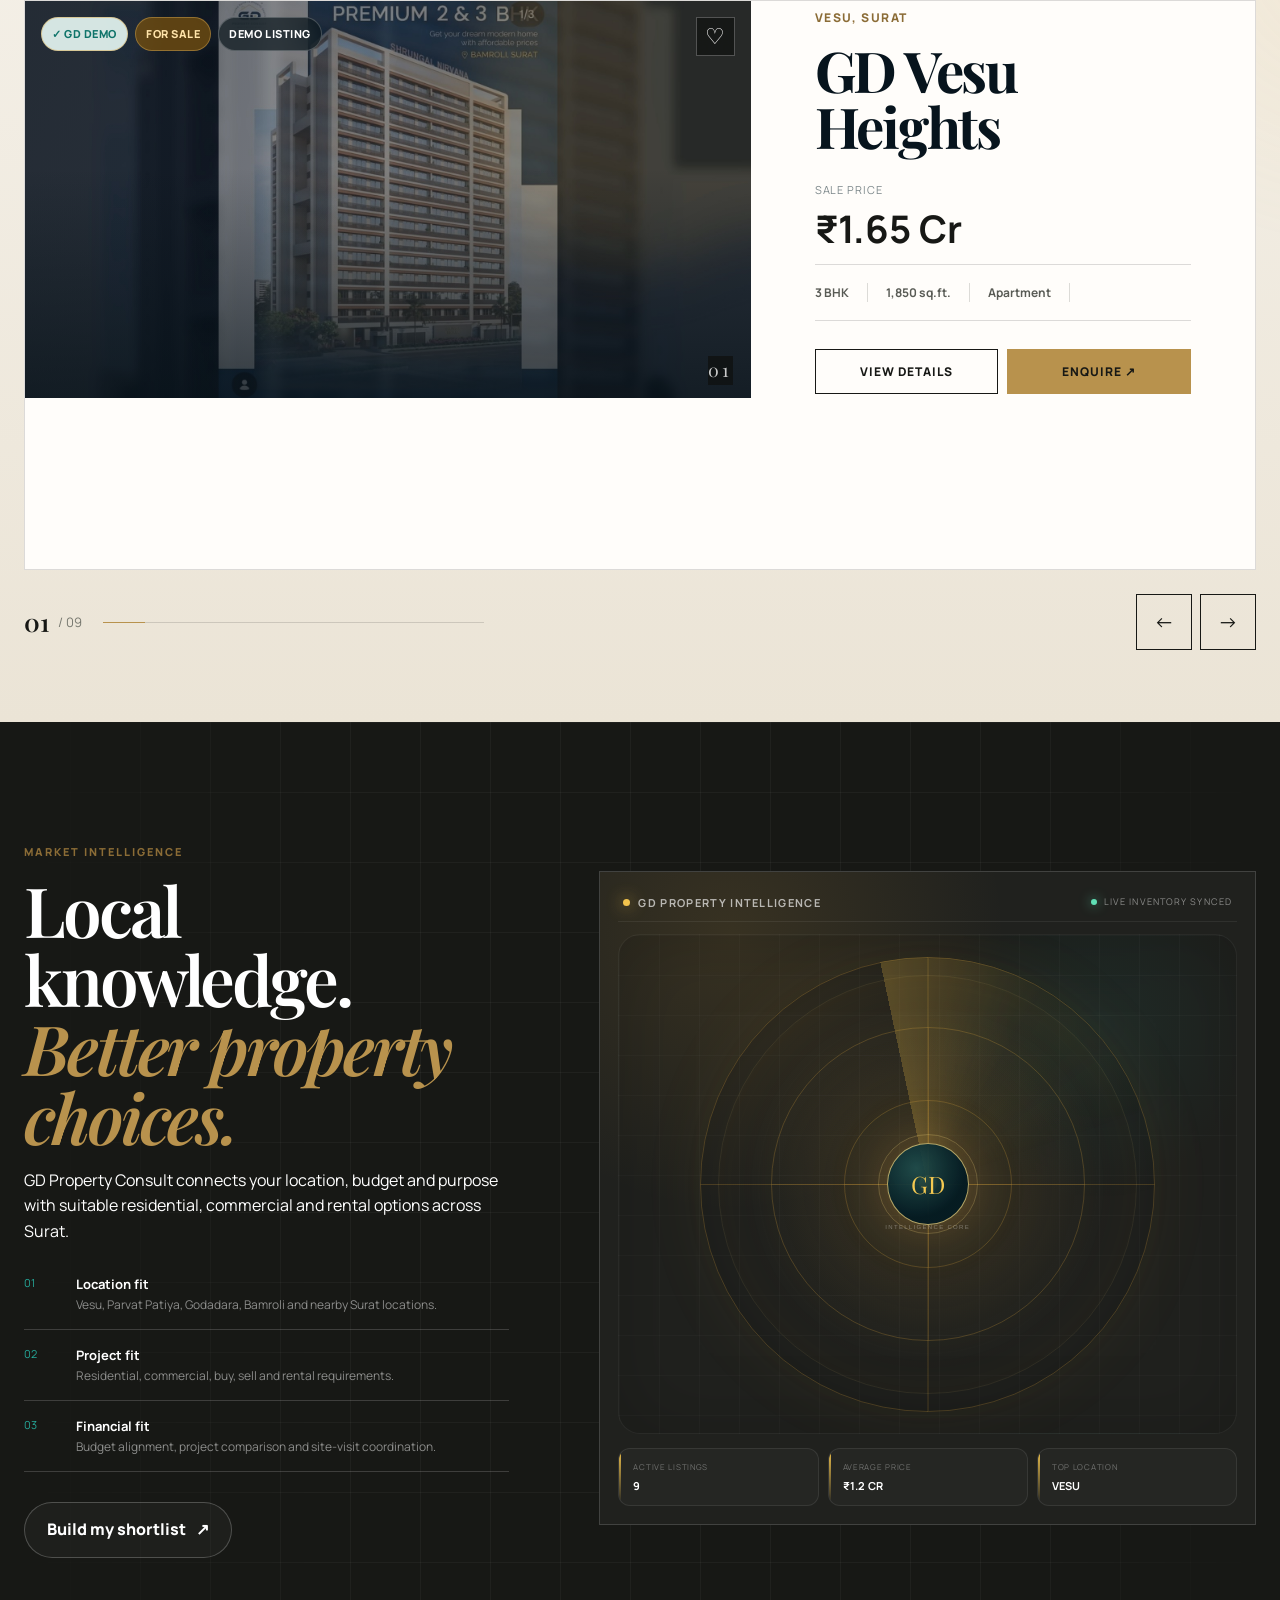
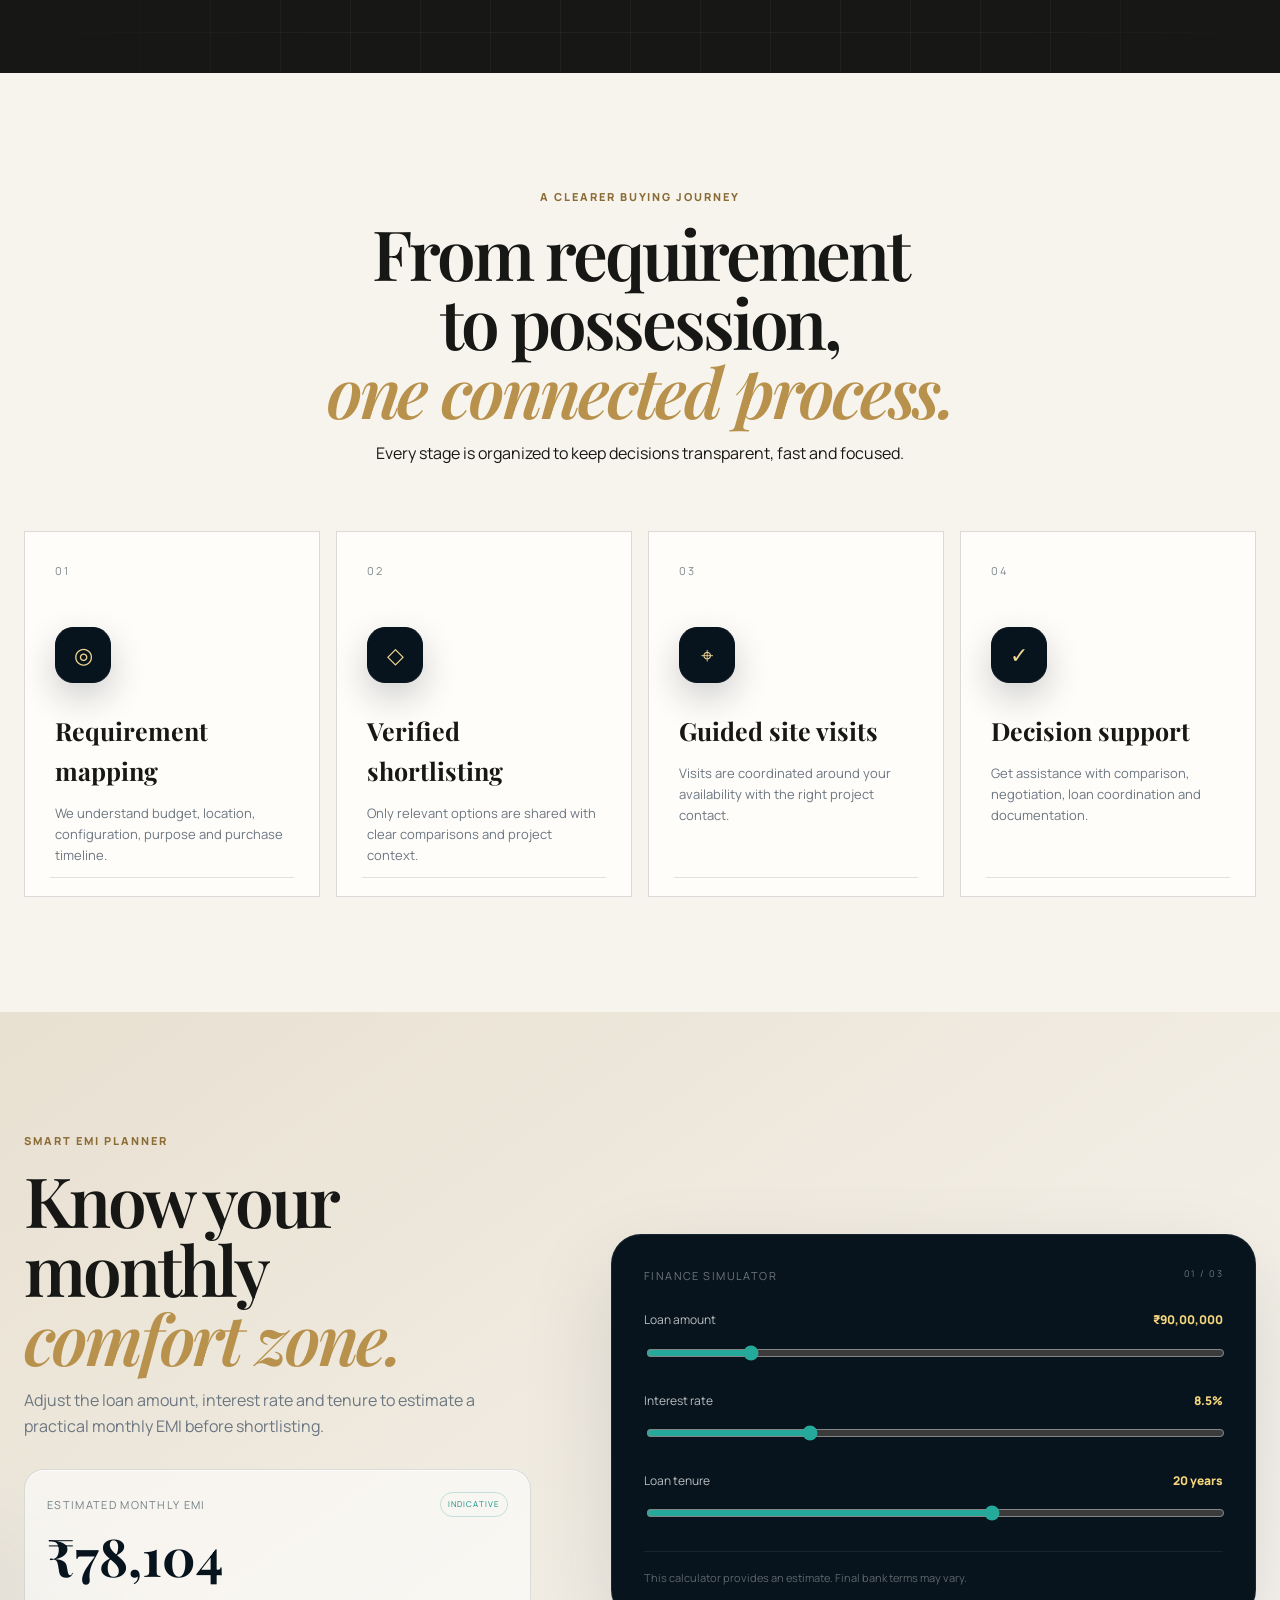
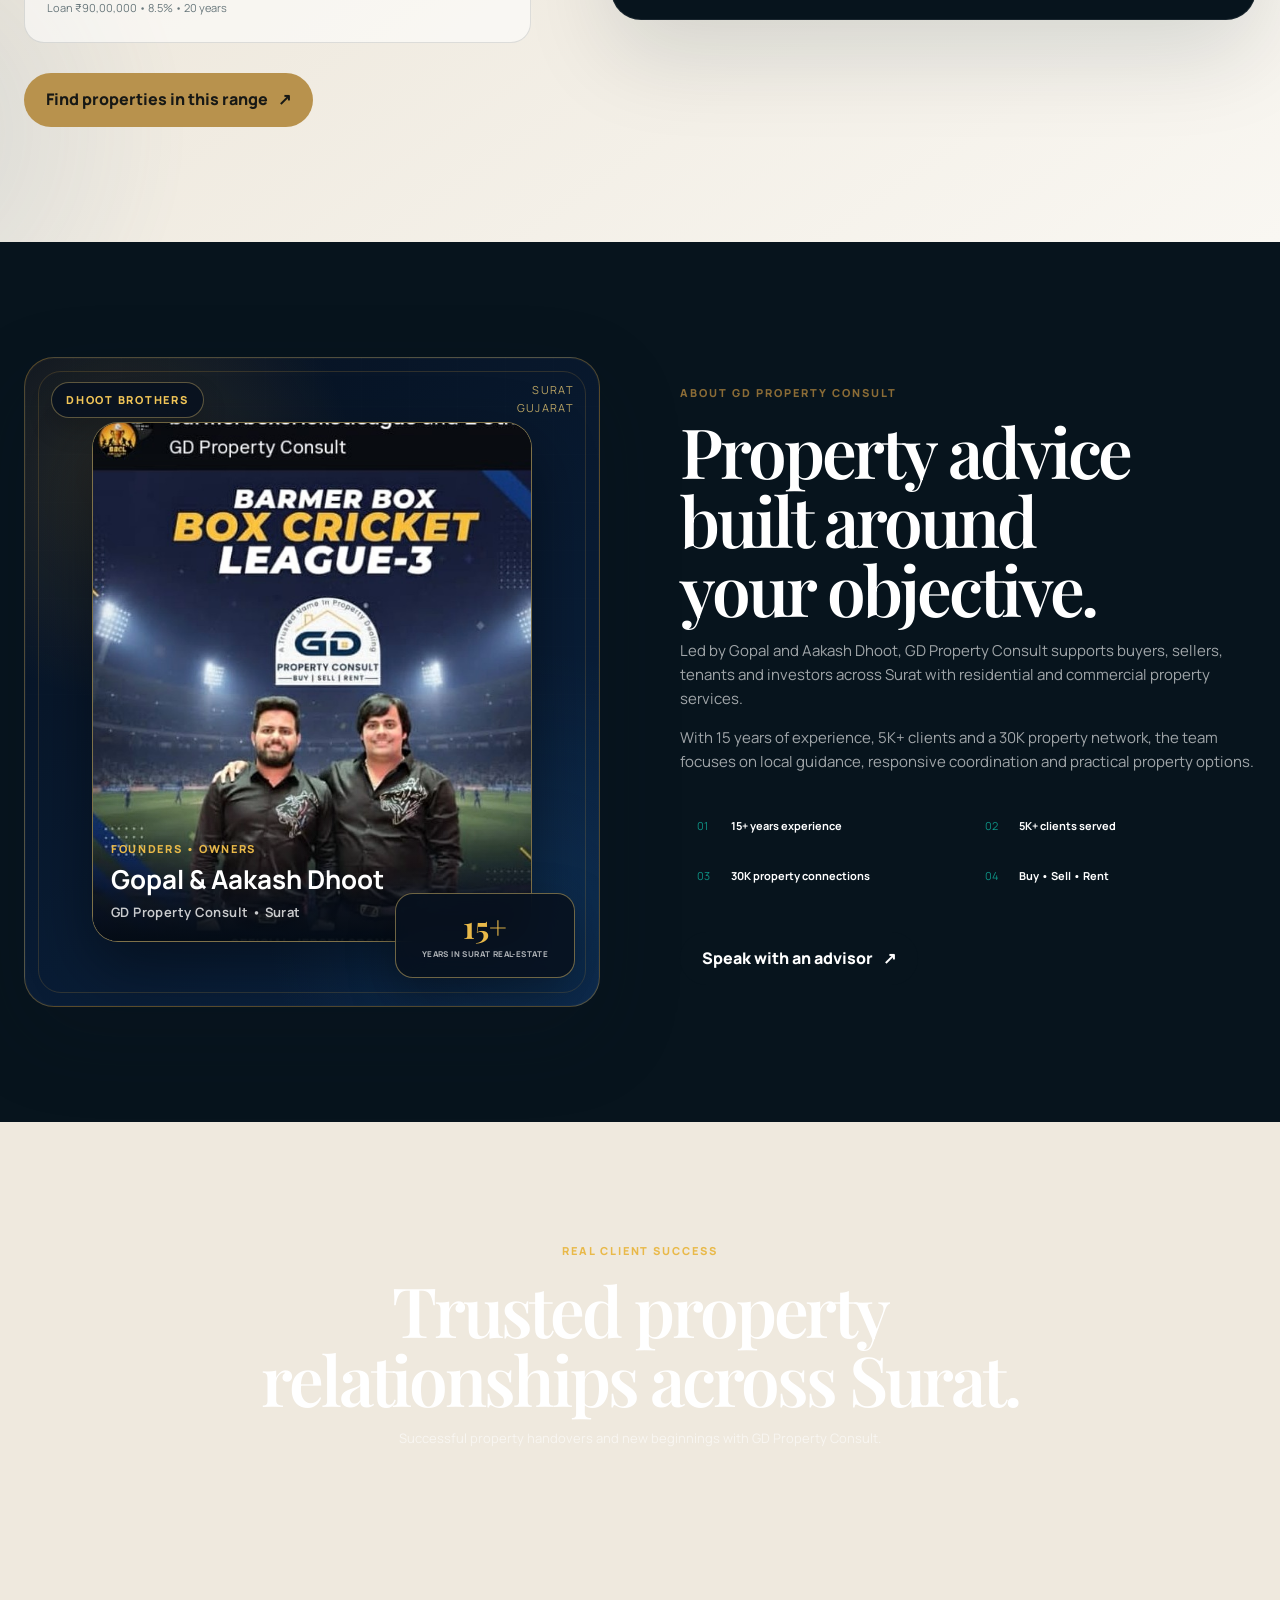
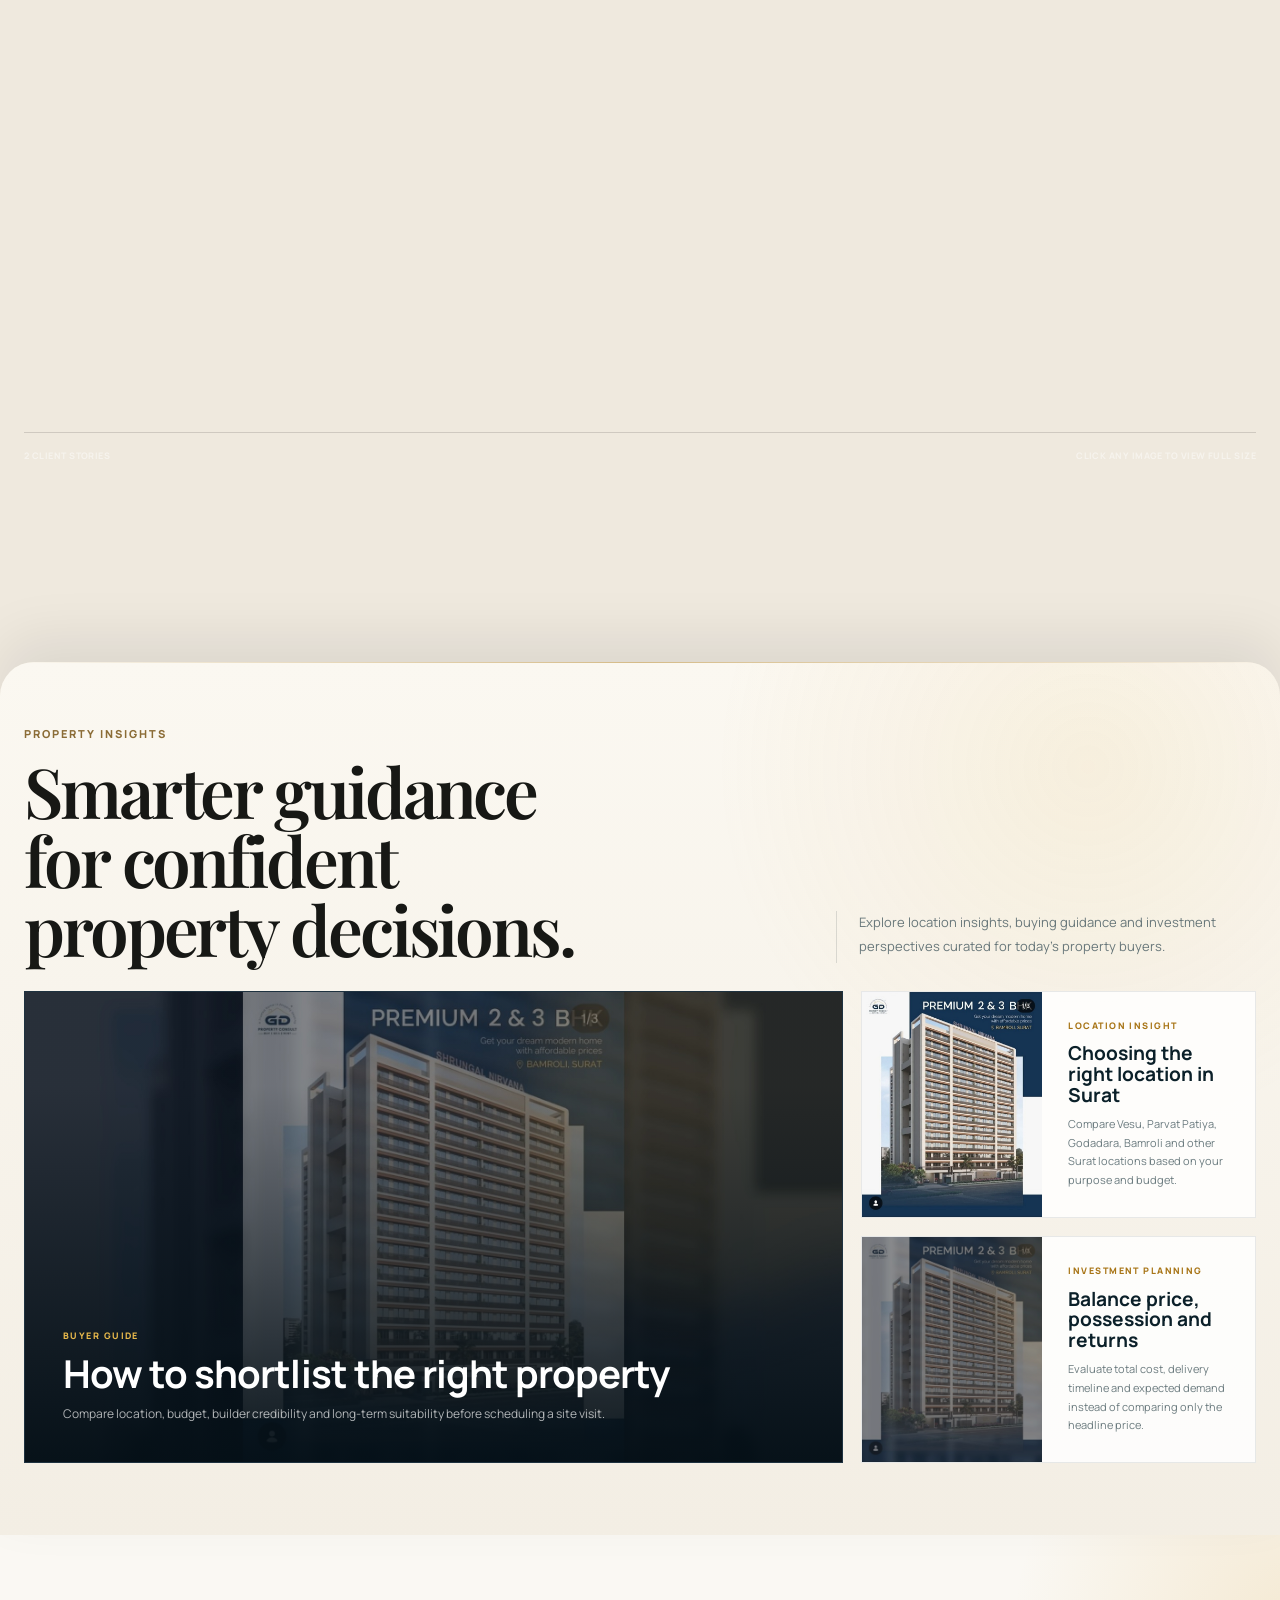
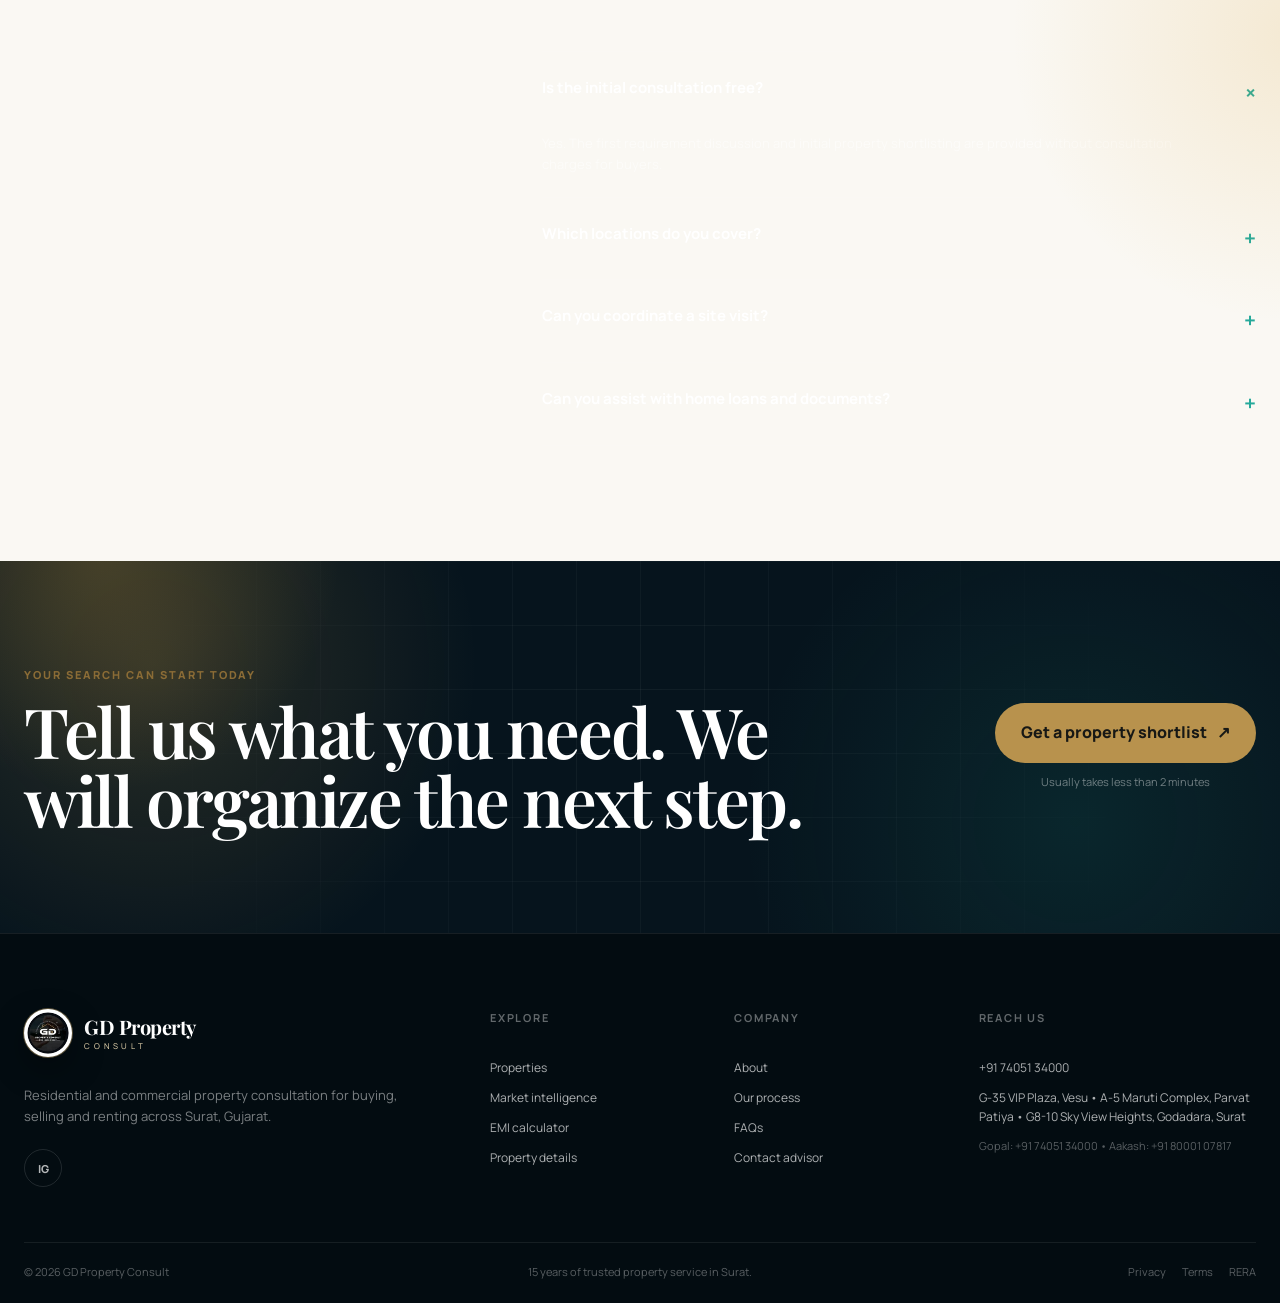
==== commit ee4bd837: "Deploy V25.8 interactive live intelligence" ====
--- a/index.html
+++ b/index.html
@@ -10,7 +10,7 @@
   <link rel="preconnect" href="https://fonts.gstatic.com" crossorigin>
   <link href="https://fonts.googleapis.com/css2?family=Manrope:wght@400;500;600;700;800&family=Playfair+Display:ital,wght@0,600;1,600&display=swap" rel="stylesheet">
   <link rel="stylesheet" href="style.css" />
-  <link rel="stylesheet" href="responsive-fix.css?v=25.7" />
+  <link rel="stylesheet" href="responsive-fix.css?v=25.8" />
   <link rel="stylesheet" href="v21-premium.css" />
   <link rel="stylesheet" href="v23-signature.css" />
   <link rel="stylesheet" href="v24-international.css" />
@@ -220,6 +220,10 @@
             </div>
           </div>
           <span class="inventory-status"><i></i><span id="propertyInventoryText">Live inventory enabled</span></span>
+          <div class="property-location-filter" id="propertyLocationFilter" hidden>
+            <span>Location: <strong id="propertyLocationFilterName">—</strong></span>
+            <button id="clearPropertyLocationFilter" type="button" aria-label="Clear location filter">×</button>
+          </div>
         </div>
 
         <div class="property-grid" id="propertyGrid">
@@ -337,6 +341,29 @@
               <div id="cmsIntelligenceNodes" class="intelligence-nodes"></div>
             </div>
           </div>
+          <div class="intelligence-panel-backdrop" id="intelligencePanelBackdrop" hidden></div>
+          <section class="intelligence-insight-panel" id="intelligenceInsightPanel" role="dialog" aria-hidden="true" aria-labelledby="intelligencePanelTitle" inert>
+            <button class="intelligence-panel-close" id="intelligencePanelClose" type="button" aria-label="Close location intelligence">×</button>
+            <div class="intelligence-panel-head">
+              <span><i></i> LIVE LOCATION SIGNAL</span>
+              <h3 id="intelligencePanelTitle">Location intelligence</h3>
+              <p id="intelligencePanelSummary">Select a radar location to see matching inventory.</p>
+            </div>
+            <div class="intelligence-metrics">
+              <div><small>Available</small><strong id="intelligenceAvailable">0</strong></div>
+              <div><small>Starting from</small><strong id="intelligenceStartingPrice">On request</strong></div>
+              <div><small>Sale / Rent</small><strong id="intelligencePurposeSplit">0 / 0</strong></div>
+            </div>
+            <div class="intelligence-property-types" id="intelligencePropertyTypes" aria-label="Available property types"></div>
+            <a class="intelligence-latest-property" id="intelligenceLatestProperty" href="#properties" hidden>
+              <img id="intelligenceLatestImage" src="" alt="">
+              <span><small>LATEST IN THIS LOCATION</small><strong id="intelligenceLatestTitle">—</strong><b id="intelligenceLatestMeta">—</b></span>
+            </a>
+            <div class="intelligence-panel-actions">
+              <button id="intelligenceViewProperties" type="button">View properties</button>
+              <button id="intelligenceGetOptions" type="button">Get options ↗</button>
+            </div>
+          </section>
           <div class="interface-footer">
             <div><small id="cmsListingsLabel">Active listings</small><strong id="marketActiveListings">Loading…</strong></div>
             <div><small id="cmsAverageLabel">Average price</small><strong id="marketAveragePrice">Loading…</strong></div>
@@ -706,10 +733,10 @@
 
   <script src="https://cdn.jsdelivr.net/npm/@supabase/supabase-js@2"></script>
   <script src="backend/supabase-config.js"></script>
-  <script src="backend/cms.js?v=25.7"></script>
-  <script src="script.js?v=25.4"></script>
+  <script src="backend/cms.js?v=25.8"></script>
+  <script src="script.js?v=25.8"></script>
   <script src="backend/properties.js?v=25.4"></script>
-  <script src="backend/intelligence.js"></script>
+  <script src="backend/intelligence.js?v=25.8"></script>
   <script src="responsive-fix.js"></script>
 </body>
 </html>
--- a/responsive-fix.css
+++ b/responsive-fix.css
@@ -1839,3 +1839,327 @@
 @media(prefers-reduced-motion:reduce){
   .market-interface .radar-stage .radar-core::before{animation:none;}
 }
+
+/* =========================================================
+   V25.8 — interactive location intelligence
+   ========================================================= */
+.property-location-filter{
+  display:inline-flex;
+  align-items:center;
+  gap:8px;
+  padding:7px 8px 7px 12px;
+  border:1px solid rgba(9,145,132,.24);
+  border-radius:999px;
+  color:#496166;
+  background:#e8f6f2;
+  font-size:9px;
+  white-space:nowrap;
+}
+
+.property-location-filter[hidden]{display:none!important;}
+.property-location-filter strong{color:#087f74;}
+
+.property-location-filter button{
+  display:grid;
+  place-items:center;
+  width:24px;
+  height:24px;
+  padding:0;
+  border:0;
+  border-radius:50%;
+  color:#fff;
+  background:#0a8e82;
+  cursor:pointer;
+}
+
+.market-interface .radar-wrap,
+.market-interface .interface-footer{
+  transition:filter .3s ease,opacity .3s ease,transform .3s ease;
+}
+
+.market-interface.intelligence-panel-open .radar-wrap,
+.market-interface.intelligence-panel-open .interface-footer{
+  filter:blur(2px) saturate(.65);
+  opacity:.42;
+  transform:scale(.992);
+}
+
+.market-interface .intelligence-panel-backdrop{
+  position:absolute;
+  inset:0;
+  z-index:20;
+  border-radius:inherit;
+  background:rgba(2,13,18,.46);
+  backdrop-filter:blur(2px);
+  -webkit-backdrop-filter:blur(2px);
+}
+
+.market-interface .intelligence-panel-backdrop[hidden]{display:none!important;}
+
+.market-interface .intelligence-insight-panel{
+  position:absolute;
+  top:58px;
+  right:16px;
+  z-index:22;
+  width:min(335px,calc(100% - 32px));
+  max-height:min(520px,calc(100dvh - 120px));
+  padding:20px;
+  overflow-y:auto;
+  overscroll-behavior:contain;
+  border:1px solid rgba(246,215,126,.25);
+  border-radius:23px;
+  color:#fff;
+  background:
+    radial-gradient(circle at 92% 4%,rgba(41,196,178,.15),transparent 32%),
+    linear-gradient(155deg,rgba(10,38,46,.985),rgba(4,20,27,.985));
+  box-shadow:0 28px 80px rgba(0,0,0,.56),inset 0 1px rgba(255,255,255,.07);
+  opacity:0;
+  visibility:hidden;
+  pointer-events:none;
+  transform:translateX(calc(100% + 34px));
+  transition:opacity .3s ease,visibility .3s,transform .4s var(--ease);
+}
+
+.market-interface .intelligence-insight-panel.is-open{
+  opacity:1;
+  visibility:visible;
+  pointer-events:auto;
+  transform:translateX(0);
+}
+
+.intelligence-panel-close{
+  position:absolute;
+  top:13px;
+  right:13px;
+  display:grid;
+  place-items:center;
+  width:34px;
+  height:34px;
+  padding:0;
+  border:1px solid rgba(255,255,255,.14);
+  border-radius:50%;
+  color:#fff;
+  background:rgba(255,255,255,.06);
+  font-size:20px;
+  line-height:1;
+  cursor:pointer;
+}
+
+.intelligence-panel-close:hover,
+.intelligence-panel-close:focus-visible{
+  border-color:rgba(246,215,126,.65);
+  outline:none;
+  background:rgba(218,164,61,.14);
+}
+
+.intelligence-panel-head{padding-right:34px;}
+
+.intelligence-panel-head>span{
+  display:flex;
+  align-items:center;
+  gap:7px;
+  color:#68d8c6;
+  font-size:7px;
+  font-weight:800;
+  letter-spacing:.14em;
+}
+
+.intelligence-panel-head>span i{
+  width:6px;
+  height:6px;
+  border-radius:50%;
+  background:#61dbad;
+  box-shadow:0 0 12px rgba(97,219,173,.9);
+}
+
+.intelligence-panel-head h3{
+  margin:10px 0 7px;
+  font-family:"Playfair Display",serif;
+  font-size:clamp(27px,3vw,34px);
+  line-height:1.05;
+  letter-spacing:-.03em;
+}
+
+.intelligence-panel-head p{
+  margin:0;
+  color:rgba(255,255,255,.55);
+  font-size:10px;
+  line-height:1.55;
+}
+
+.intelligence-metrics{
+  display:grid;
+  grid-template-columns:repeat(3,minmax(0,1fr));
+  gap:7px;
+  margin:17px 0 12px;
+}
+
+.intelligence-metrics>div{
+  min-width:0;
+  padding:11px 9px;
+  border:1px solid rgba(255,255,255,.085);
+  border-radius:13px;
+  background:rgba(255,255,255,.035);
+}
+
+.intelligence-metrics small{
+  display:block;
+  margin-bottom:6px;
+  color:rgba(255,255,255,.38);
+  font-size:5.5px;
+  letter-spacing:.09em;
+  text-transform:uppercase;
+}
+
+.intelligence-metrics strong{
+  display:block;
+  overflow-wrap:anywhere;
+  color:#fff;
+  font-size:10px;
+  line-height:1.25;
+}
+
+.intelligence-property-types{
+  display:flex;
+  flex-wrap:wrap;
+  gap:6px;
+  margin-bottom:13px;
+}
+
+.intelligence-property-types span{
+  padding:6px 8px;
+  border:1px solid rgba(74,202,183,.22);
+  border-radius:999px;
+  color:#8be1d3;
+  background:rgba(17,124,112,.1);
+  font-size:7px;
+  font-weight:700;
+}
+
+.intelligence-latest-property{
+  display:grid;
+  grid-template-columns:72px minmax(0,1fr);
+  gap:11px;
+  align-items:center;
+  padding:8px;
+  border:1px solid rgba(255,255,255,.1);
+  border-radius:15px;
+  color:#fff;
+  background:rgba(255,255,255,.035);
+  text-decoration:none;
+  transition:border-color .2s ease,background .2s ease,transform .2s ease;
+}
+
+.intelligence-latest-property[hidden]{display:none!important;}
+
+.intelligence-latest-property:hover,
+.intelligence-latest-property:focus-visible{
+  border-color:rgba(246,215,126,.54);
+  outline:none;
+  background:rgba(255,255,255,.065);
+  transform:translateY(-1px);
+}
+
+.intelligence-latest-property img{
+  width:72px;
+  height:62px;
+  object-fit:cover;
+  border-radius:11px;
+  background:#09232b;
+}
+
+.intelligence-latest-property span{min-width:0;}
+.intelligence-latest-property small{display:block;color:#d8ae50;font-size:5.5px;letter-spacing:.1em;}
+.intelligence-latest-property strong{display:block;margin:5px 0 3px;overflow:hidden;text-overflow:ellipsis;white-space:nowrap;font-size:10px;}
+.intelligence-latest-property b{display:block;overflow:hidden;text-overflow:ellipsis;white-space:nowrap;color:rgba(255,255,255,.48);font-size:7px;font-weight:500;}
+
+.intelligence-panel-actions{
+  display:grid;
+  grid-template-columns:1fr 1fr;
+  gap:8px;
+  margin-top:14px;
+}
+
+.intelligence-panel-actions button{
+  min-height:42px;
+  padding:9px 10px;
+  border:1px solid rgba(255,255,255,.16);
+  border-radius:12px;
+  color:#fff;
+  background:rgba(255,255,255,.05);
+  font-size:8px;
+  font-weight:800;
+  cursor:pointer;
+}
+
+.intelligence-panel-actions button:last-child{
+  border-color:#d9ae50;
+  color:#071d25;
+  background:linear-gradient(135deg,#31c8b3,#efd05f);
+}
+
+.intelligence-panel-actions button:disabled{
+  opacity:.42;
+  cursor:not-allowed;
+}
+
+.market-interface .radar-stage .cms-map-node.is-selected{
+  border-color:rgba(246,215,126,.9);
+  background:linear-gradient(145deg,rgba(20,65,69,.98),rgba(9,35,42,.98));
+  box-shadow:0 15px 38px rgba(0,0,0,.42),0 0 28px rgba(218,164,61,.2);
+  transform:translate(-50%,-50%) scale(1.055);
+}
+
+.market-interface .radar-stage .cms-map-node:nth-child(2)::after{display:none;}
+
+.market-interface .radar-stage .cms-map-node.is-top-match::after{
+  content:"TOP MATCH";
+  position:absolute;
+  top:-8px;
+  right:7px;
+  display:block;
+  padding:3px 6px;
+  border-radius:999px;
+  color:#071d25;
+  background:#e1b247;
+  box-shadow:0 5px 14px rgba(0,0,0,.24);
+  font-size:4.5px;
+  font-weight:900;
+  letter-spacing:.08em;
+  white-space:nowrap;
+}
+
+@media(max-width:700px){
+  .property-location-filter{margin-left:4px;}
+
+  .market-interface .intelligence-insight-panel{
+    top:auto;
+    right:10px;
+    bottom:64px;
+    left:10px;
+    width:auto;
+    max-height:min(350px,calc(100dvh - 170px));
+    padding:18px;
+    border-radius:21px;
+    transform:translateY(calc(100% + 80px));
+  }
+
+  .market-interface .intelligence-insight-panel.is-open{transform:translateY(0);}
+  .intelligence-panel-head h3{font-size:28px;}
+}
+
+@media(max-width:380px){
+  .market-interface .intelligence-insight-panel{right:7px;bottom:58px;left:7px;padding:15px;}
+  .intelligence-panel-close{top:10px;right:10px;width:32px;height:32px;}
+  .intelligence-panel-head h3{font-size:25px;}
+  .intelligence-metrics>div{padding:9px 6px;}
+  .intelligence-metrics strong{font-size:8.5px;}
+  .intelligence-latest-property{grid-template-columns:62px minmax(0,1fr);}
+  .intelligence-latest-property img{width:62px;height:55px;}
+}
+
+@media(prefers-reduced-motion:reduce){
+  .market-interface .intelligence-insight-panel,
+  .market-interface .radar-wrap,
+  .market-interface .interface-footer{transition:none;}
+}
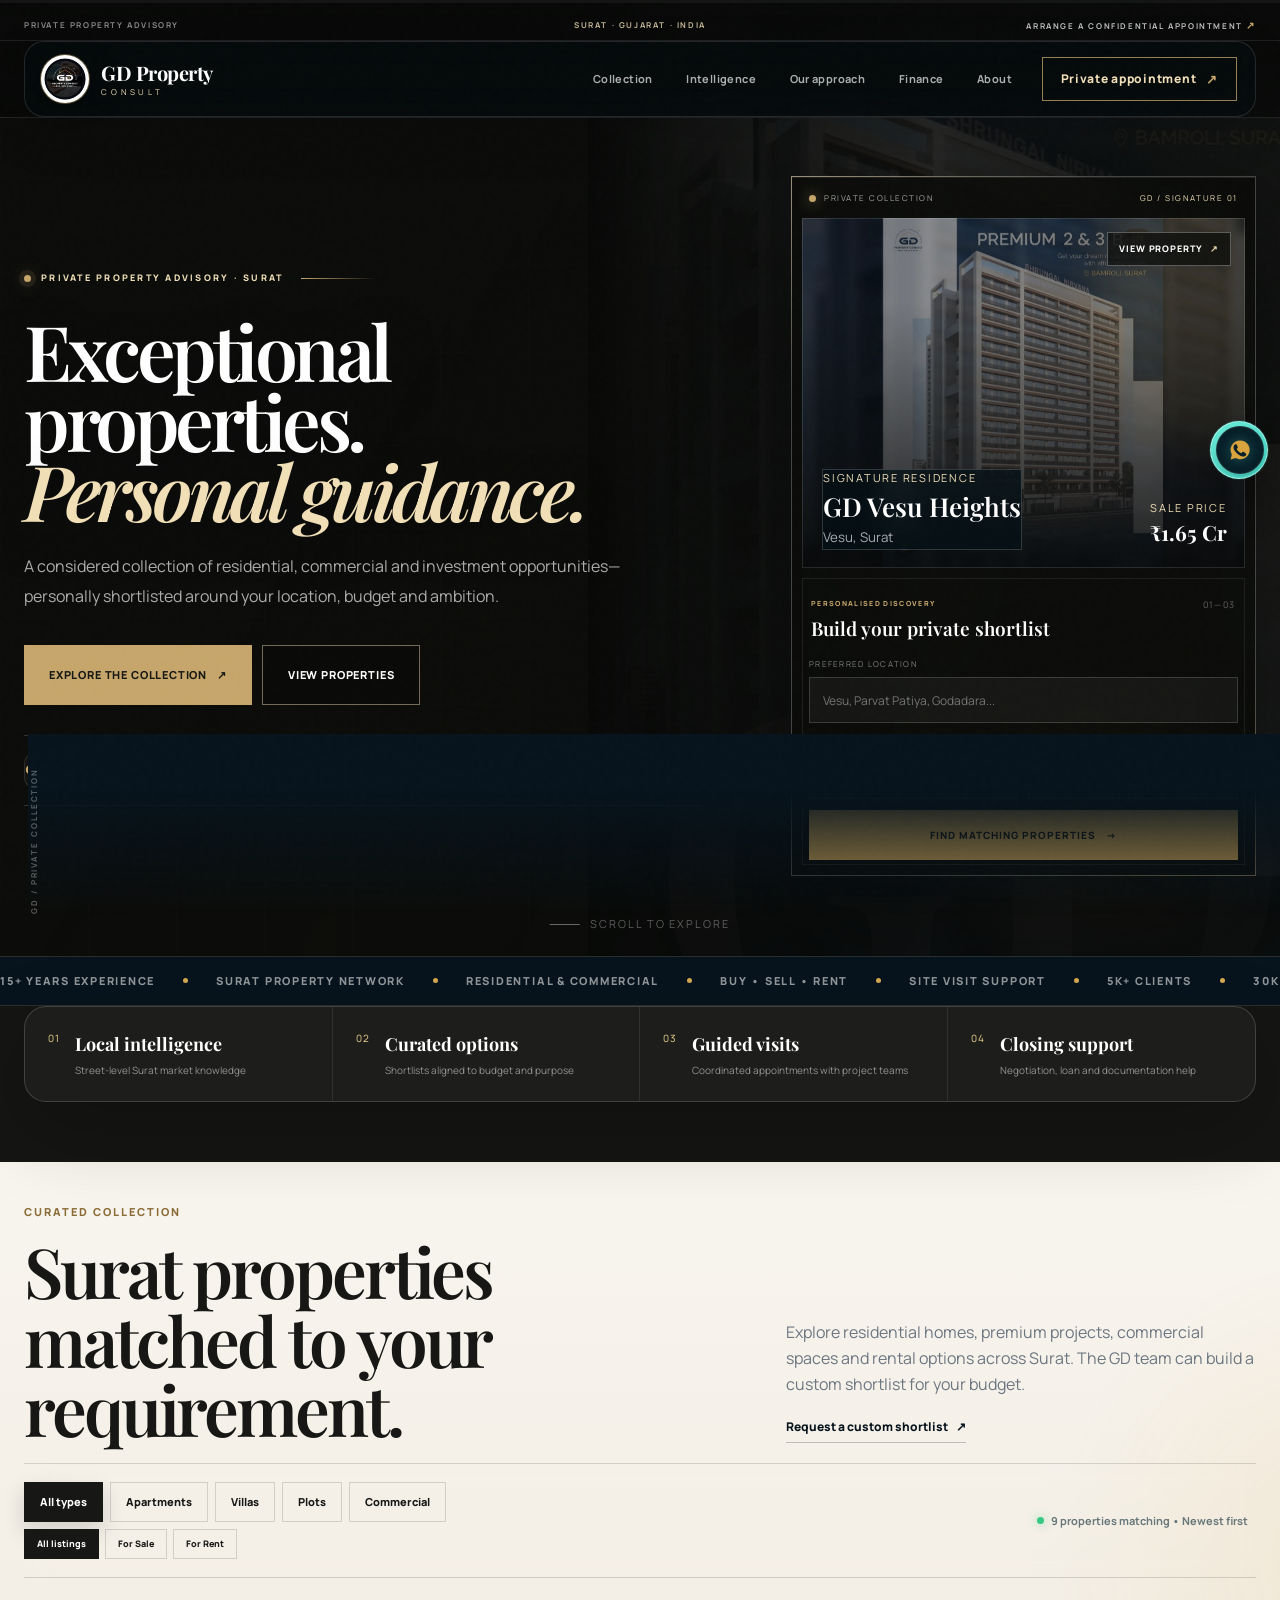
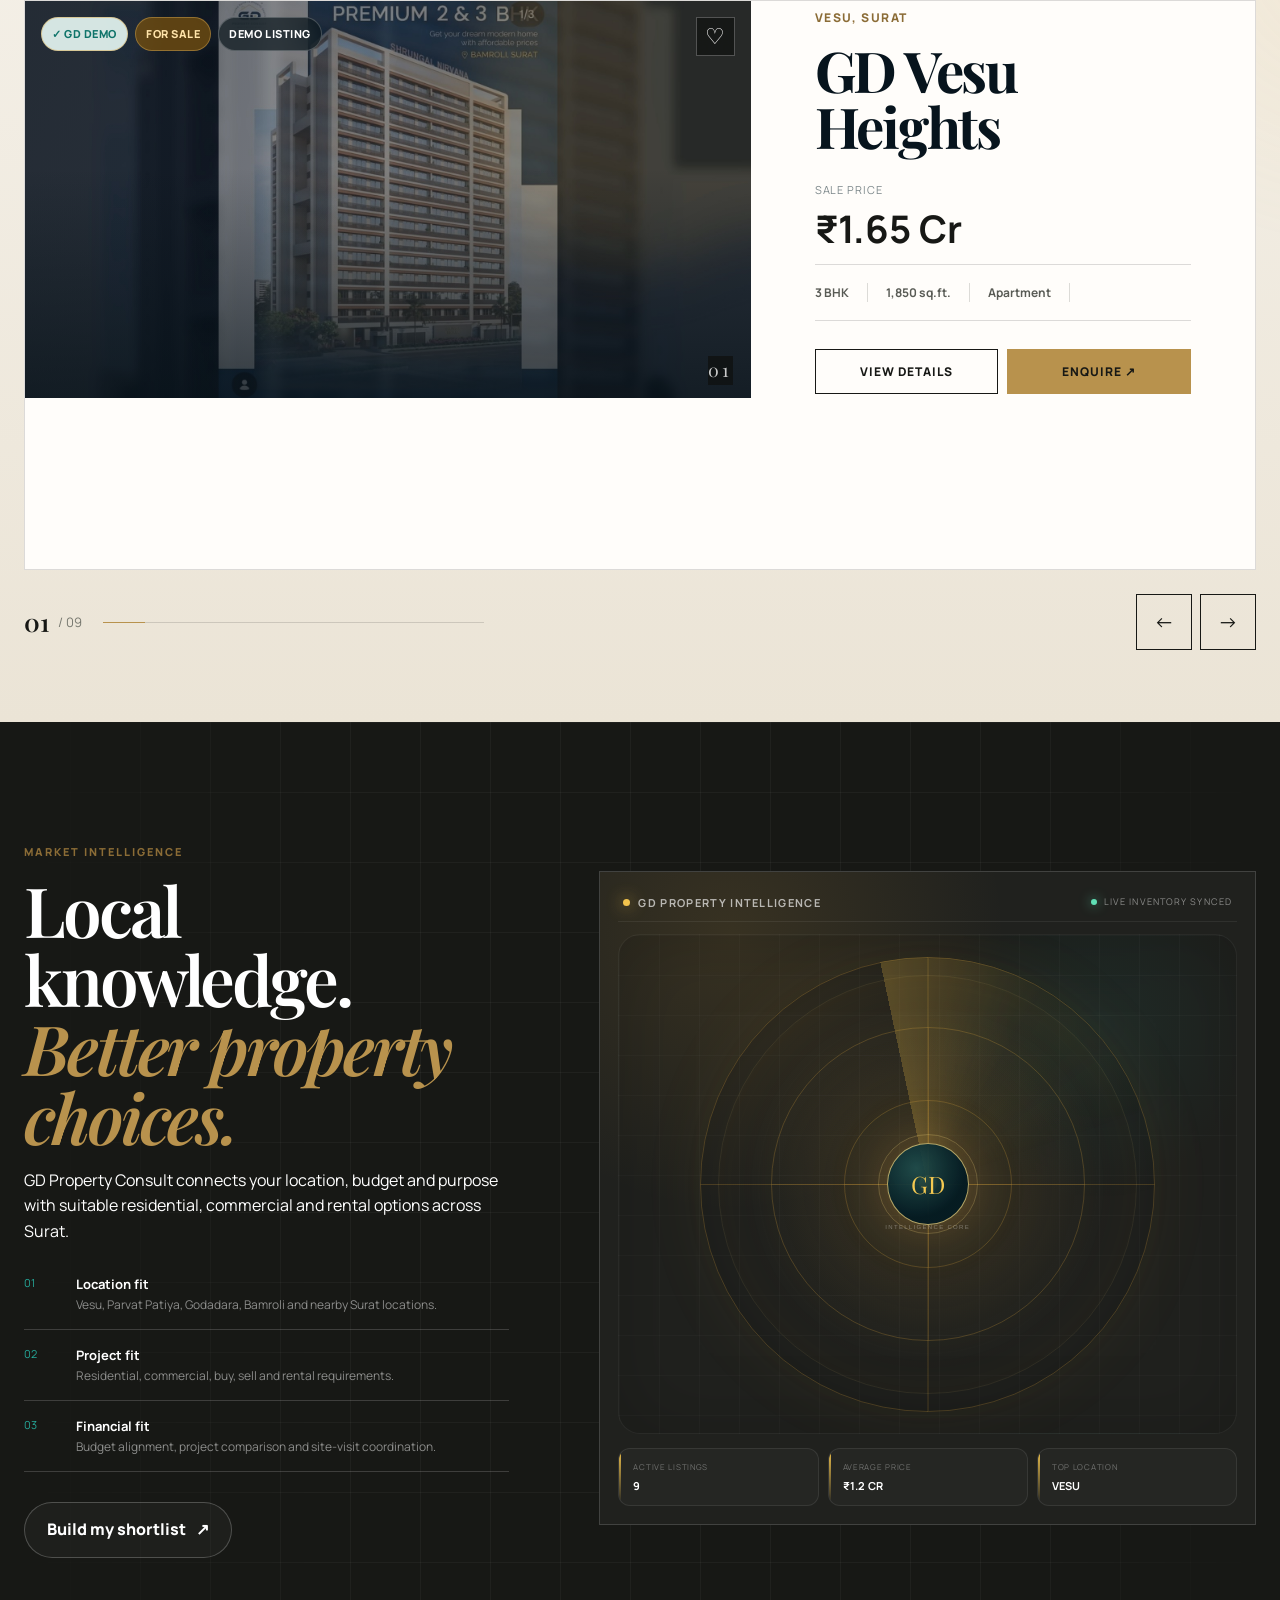
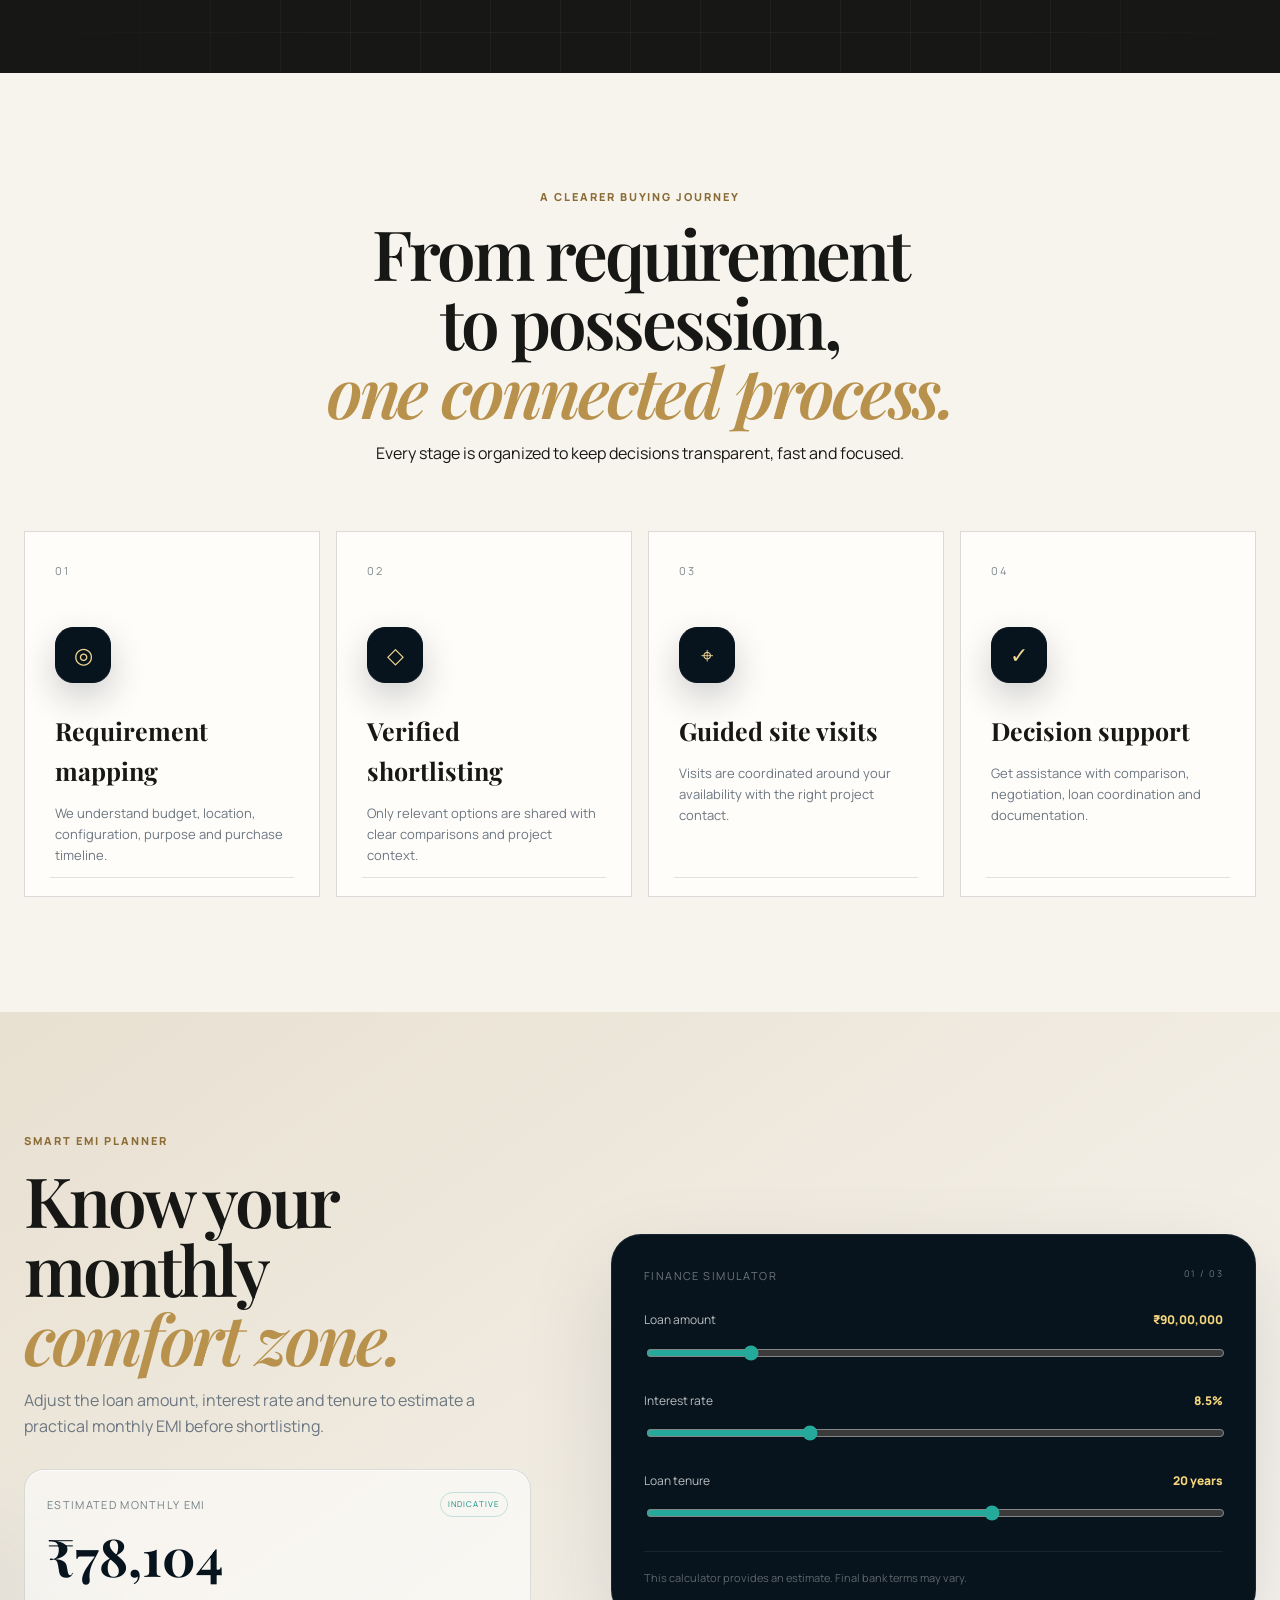
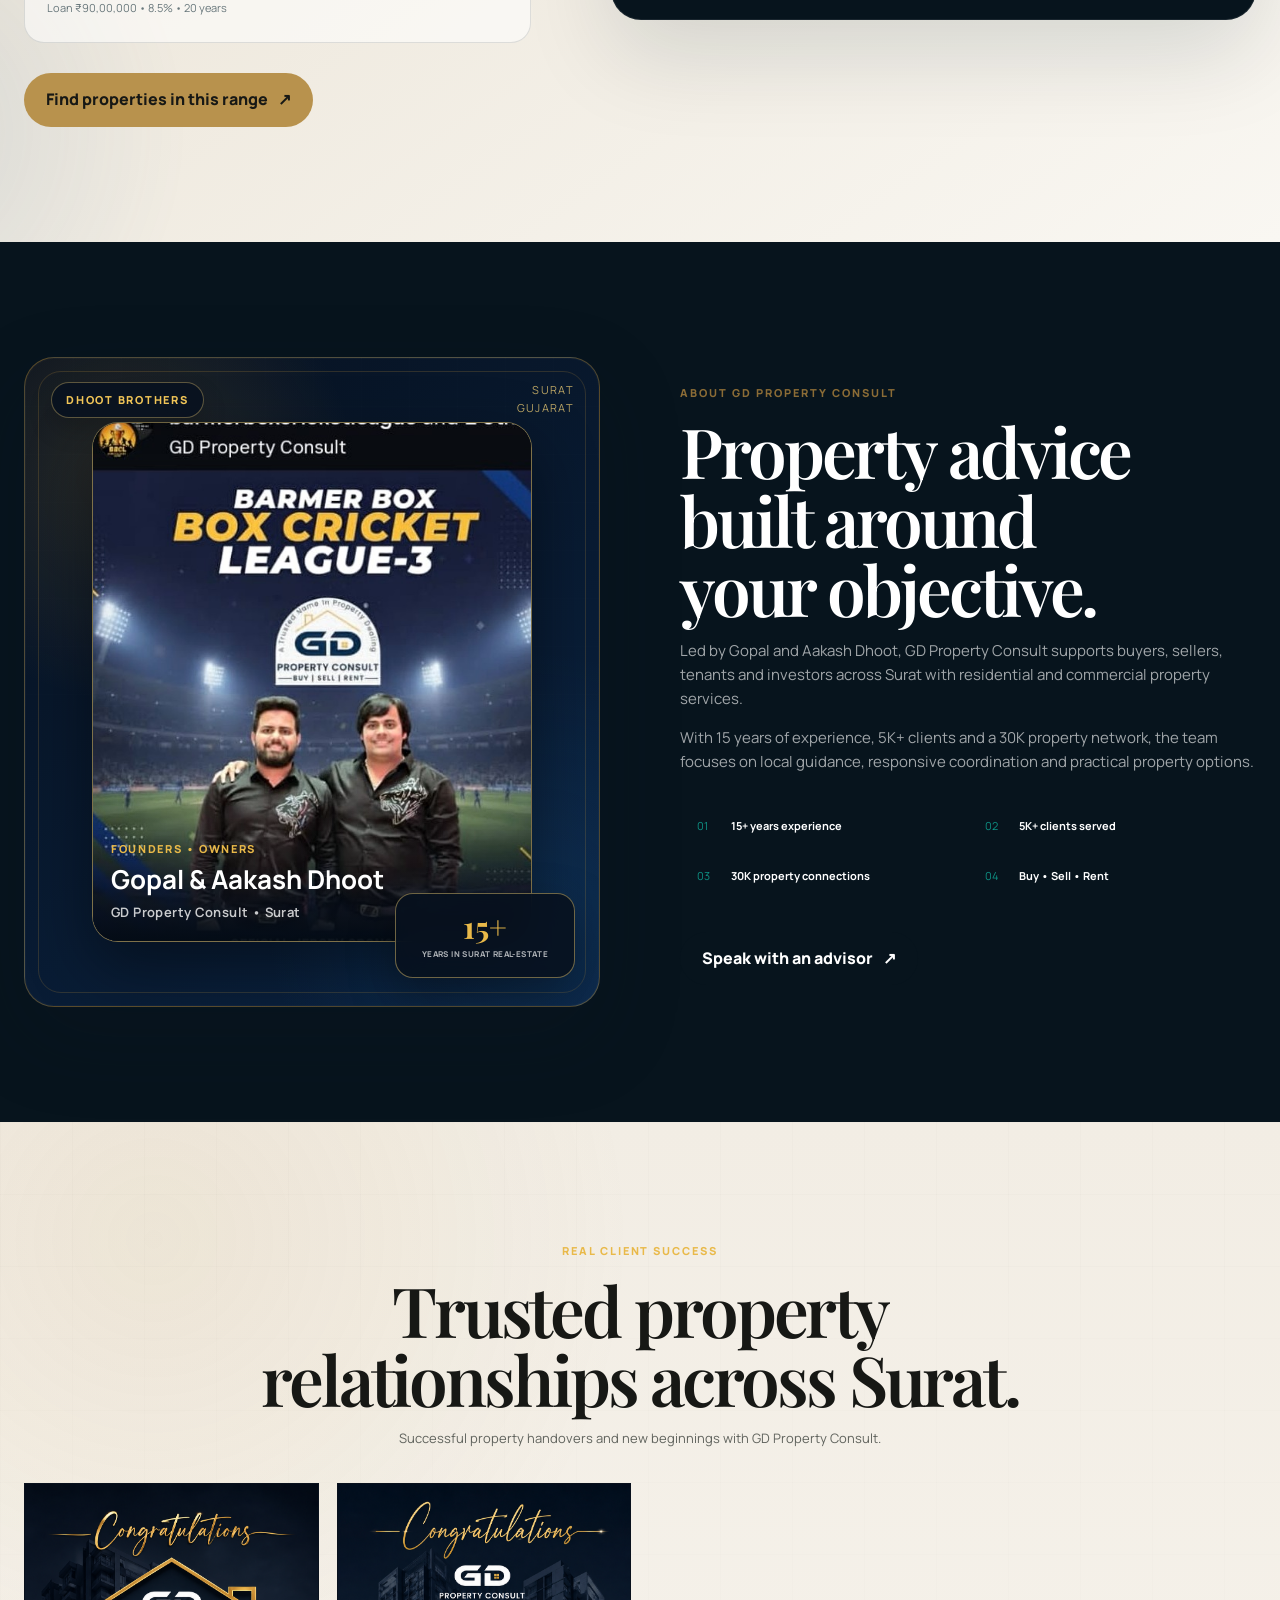
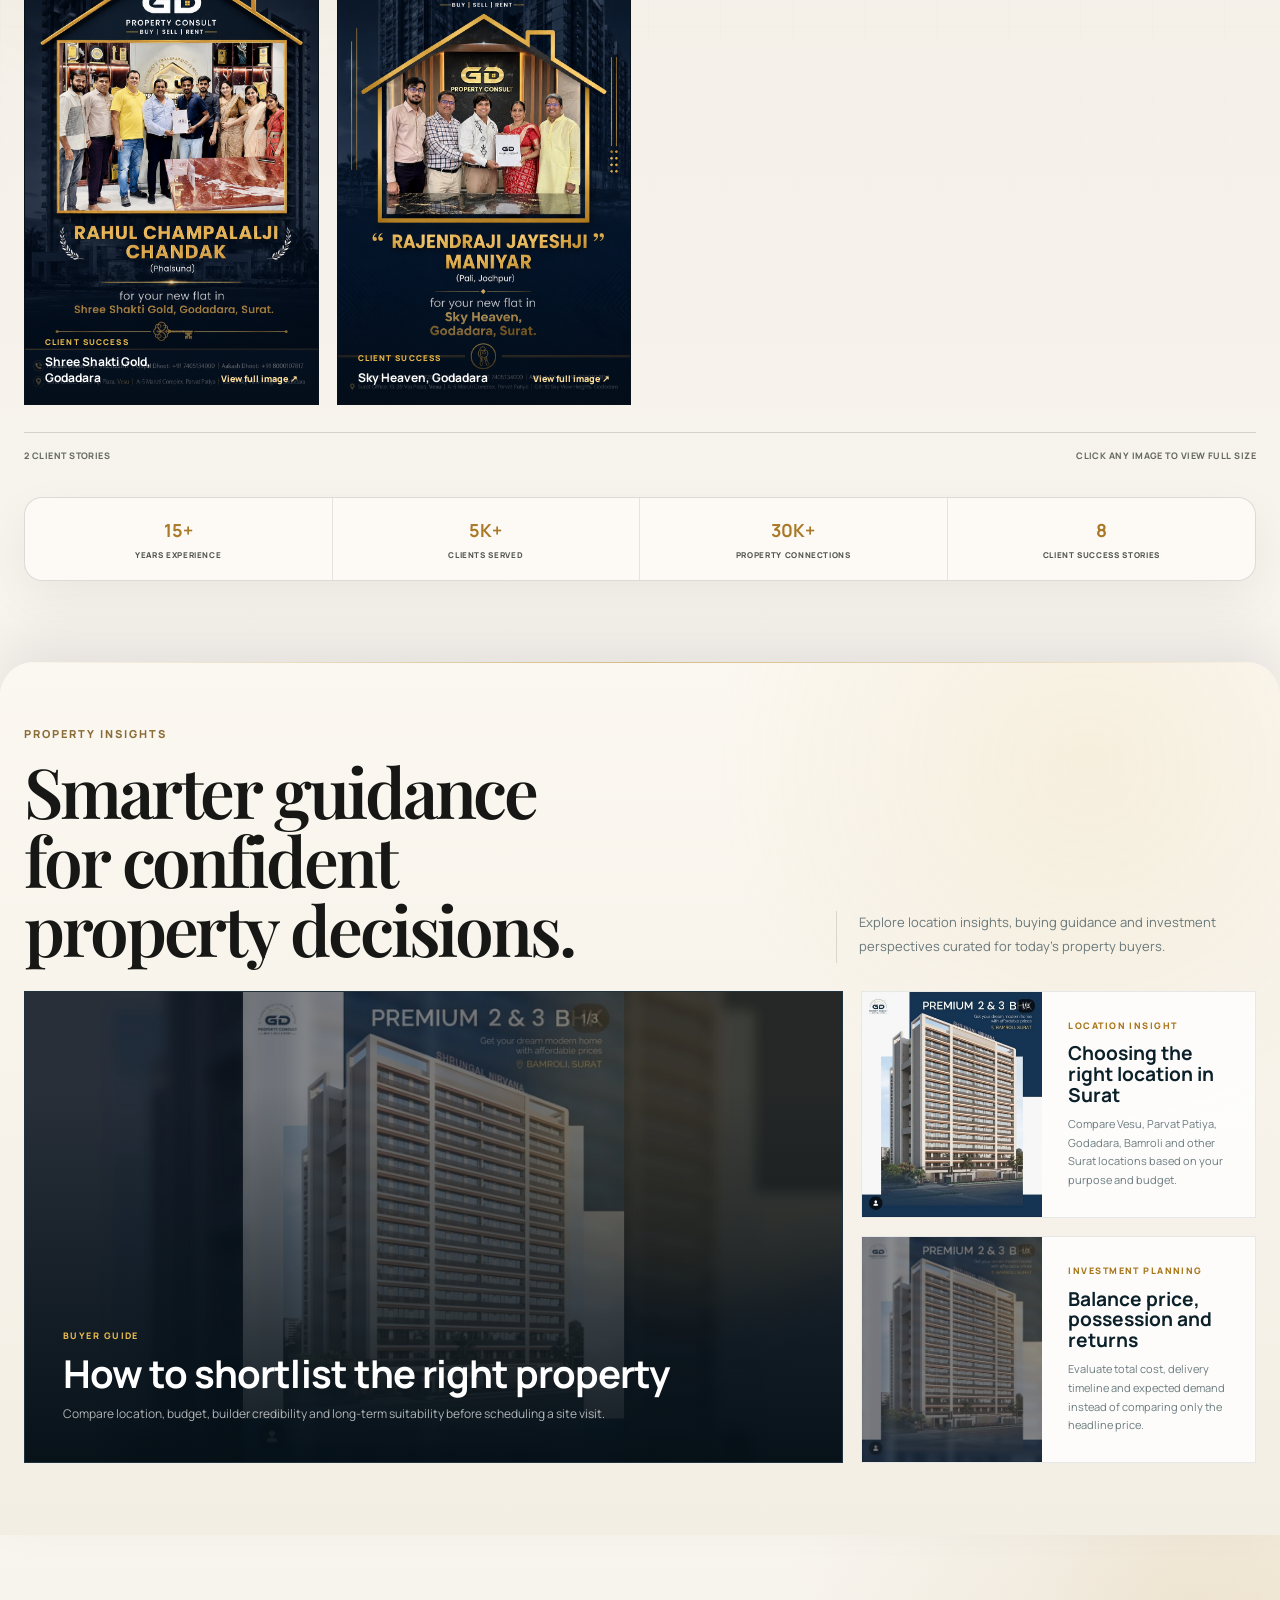
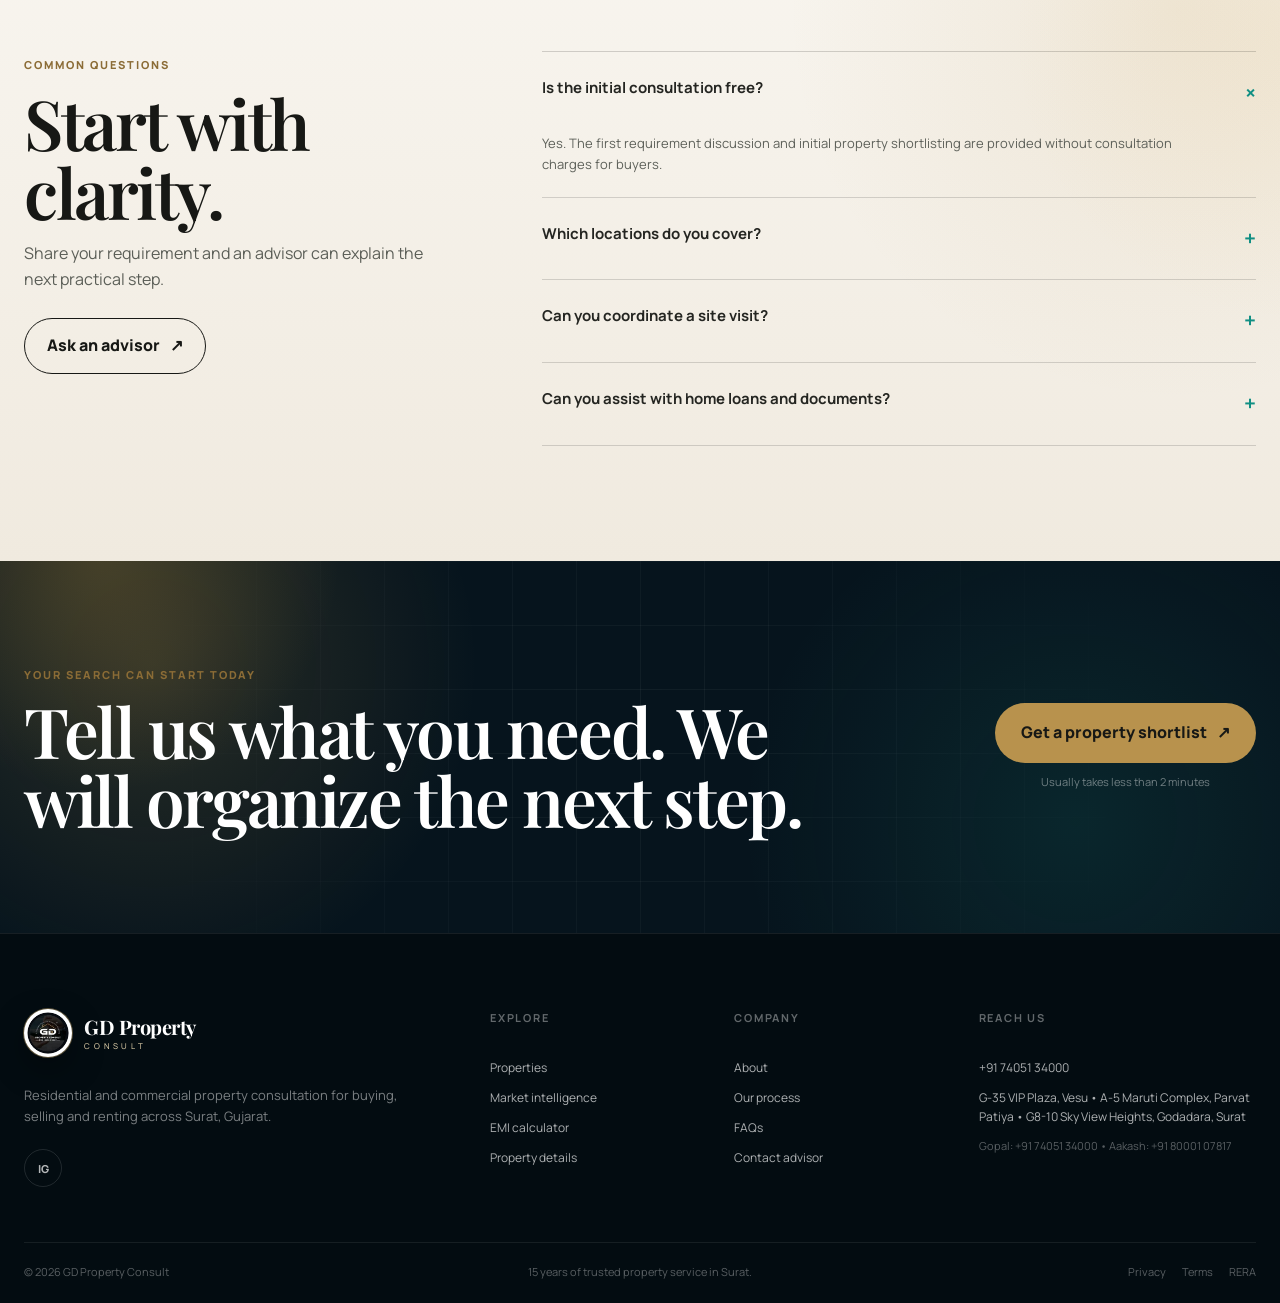
==== commit 3e095c22: "Deploy V25.9 mobile contrast and slider fixes" ====
--- a/index.html
+++ b/index.html
@@ -15,6 +15,7 @@
   <link rel="stylesheet" href="v23-signature.css" />
   <link rel="stylesheet" href="v24-international.css" />
   <link rel="stylesheet" href="v25-polish.css?v=25.4" />
+  <link rel="stylesheet" href="v25-9-mobile-quality.css?v=25.9" />
   <link rel="preload" as="image" href="assets/gd-property-consult/gd-hero-wide.jpg">
   <link rel="preload" as="image" href="assets/gd-property-consult/gd-about-dhoot-brothers.jpg">
   <script>
--- a/v25-9-mobile-quality.css
+++ b/v25-9-mobile-quality.css
@@ -0,0 +1,284 @@
+/* V25.9 — mobile contrast, client-success slider and scroll-gap quality pass */
+
+.v25-polish #testimonials,
+.v25-polish #blog,
+.v25-polish #faq{
+  scroll-margin-top:100px;
+}
+
+/* These sections use the light editorial surface introduced by V21/V23.
+   Keep their inherited text palette aligned with that surface. */
+.v25-polish .gd-testimonial-section{
+  background:
+    radial-gradient(circle at 12% 10%,rgba(184,146,77,.10),transparent 31%),
+    linear-gradient(180deg,#f2ede4 0%,#f8f5ef 100%)!important;
+  color:#171815!important;
+}
+
+.v25-polish .gd-testimonial-section::before{
+  opacity:.42;
+  background-image:
+    linear-gradient(rgba(23,24,21,.035) 1px,transparent 1px),
+    linear-gradient(90deg,rgba(23,24,21,.035) 1px,transparent 1px);
+}
+
+.v25-polish .gd-testimonial-section .confidence-top h2{
+  color:#171815!important;
+}
+
+.v25-polish .testimonial-section-intro{
+  color:#60635d!important;
+}
+
+.v25-polish .testimonial-gallery-status,
+.v25-polish .testimonial-swipe-hint{
+  color:#666961!important;
+}
+
+.v25-polish .testimonial-trust-strip{
+  border-color:rgba(23,24,21,.14)!important;
+  background:rgba(255,253,250,.72)!important;
+  box-shadow:0 18px 50px rgba(23,24,21,.06);
+}
+
+.v25-polish .testimonial-trust-strip>div{
+  border-color:rgba(23,24,21,.10)!important;
+}
+
+.v25-polish .testimonial-trust-strip strong{
+  color:#a97927!important;
+}
+
+.v25-polish .testimonial-trust-strip span{
+  color:#545750!important;
+}
+
+.v25-polish .faq-section{
+  background:
+    radial-gradient(circle at 92% 12%,rgba(184,146,77,.13),transparent 30%),
+    linear-gradient(180deg,#f8f5ef 0%,#f0eadf 100%)!important;
+  color:#171815!important;
+}
+
+.v25-polish .faq-section::after{
+  opacity:.46;
+  pointer-events:none;
+}
+
+.v25-polish .faq-section .faq-grid{
+  position:relative;
+  z-index:1;
+}
+
+.v25-polish .faq-copy h2{
+  color:#171815!important;
+}
+
+.v25-polish .faq-copy p{
+  color:#5b5e57!important;
+}
+
+.v25-polish .faq-section .btn-outline-light{
+  border-color:#171815!important;
+  background:transparent!important;
+  color:#171815!important;
+}
+
+.v25-polish .faq-section .btn-outline-light:hover,
+.v25-polish .faq-section .btn-outline-light:focus-visible{
+  background:#171815!important;
+  color:#fffdfa!important;
+}
+
+.v25-polish .faq-section .accordion{
+  border-color:rgba(23,24,21,.18)!important;
+}
+
+.v25-polish .faq-section .accordion details{
+  border-color:rgba(23,24,21,.16)!important;
+}
+
+.v25-polish .faq-section .accordion summary{
+  color:#242521!important;
+}
+
+.v25-polish .faq-section .accordion summary span{
+  color:#108f83!important;
+}
+
+.v25-polish .faq-section .accordion p{
+  color:#5d6059!important;
+}
+
+/* Embedded/mobile browsers occasionally miss the reveal observer while a
+   large image is decoding. Critical reading sections must never become gaps. */
+.v25-polish .gd-testimonial-section .reveal,
+.v25-polish .insights-section .reveal,
+.v25-polish .faq-section .reveal{
+  opacity:1!important;
+  visibility:visible!important;
+  transform:none!important;
+  filter:none!important;
+}
+
+/* Keep testimonial media inside the shell on every viewport. */
+.v25-polish .testimonial-gallery-shell{
+  max-width:100%;
+  overflow:hidden!important;
+}
+
+.v25-polish .testimonial-poster-grid{
+  max-width:100%!important;
+  overscroll-behavior-x:contain;
+  touch-action:pan-x pan-y;
+}
+
+.v25-polish .testimonial-poster-card{
+  box-sizing:border-box;
+  min-width:0!important;
+}
+
+.v25-polish .testimonial-poster-card img{
+  width:100%;
+  height:auto;
+  aspect-ratio:941/1672;
+  object-fit:cover;
+}
+
+@media(max-width:640px){
+  .v25-polish #testimonials,
+  .v25-polish #blog,
+  .v25-polish #faq{
+    scroll-margin-top:84px;
+  }
+
+  .v25-polish .gd-testimonial-section{
+    padding-top:44px!important;
+    padding-bottom:48px!important;
+  }
+
+  .v25-polish .gd-testimonial-section .confidence-top{
+    margin:0 auto 24px!important;
+  }
+
+  .v25-polish .gd-testimonial-section .confidence-top h2{
+    max-width:100%;
+    font-size:clamp(38px,11vw,48px)!important;
+    line-height:1!important;
+  }
+
+  .v25-polish .testimonial-section-intro{
+    margin-top:12px;
+    font-size:13px;
+  }
+
+  .v25-polish .testimonial-gallery-shell{
+    position:relative;
+    width:100%;
+    padding:0!important;
+  }
+
+  .v25-polish .testimonial-poster-grid{
+    --testimonial-gap:12px;
+    width:100%!important;
+    margin:0!important;
+    padding:0!important;
+    gap:var(--testimonial-gap)!important;
+    scroll-padding-inline:0;
+  }
+
+  .v25-polish .testimonial-poster-card{
+    flex:0 0 100%!important;
+    width:100%!important;
+    max-width:100%!important;
+    min-width:100%!important;
+    scroll-snap-align:start!important;
+  }
+
+  .v25-polish .testimonial-gallery-shell.has-pages .testimonial-gallery-nav{
+    position:absolute!important;
+    z-index:7;
+    top:50%!important;
+    bottom:auto!important;
+    display:grid!important;
+    width:44px!important;
+    height:44px!important;
+    border:1px solid rgba(255,255,255,.48)!important;
+    border-radius:50%!important;
+    background:rgba(12,14,13,.82)!important;
+    color:#fffdfa!important;
+    box-shadow:0 10px 28px rgba(0,0,0,.2);
+    transform:translateY(-50%)!important;
+    backdrop-filter:blur(12px);
+  }
+
+  .v25-polish .testimonial-gallery-nav.previous{
+    left:10px!important;
+  }
+
+  .v25-polish .testimonial-gallery-nav.next{
+    right:10px!important;
+  }
+
+  .v25-polish .testimonial-gallery-dots.visible{
+    display:flex!important;
+    margin-top:14px;
+  }
+
+  .v25-polish .testimonial-gallery-dots button{
+    background:rgba(23,24,21,.22);
+  }
+
+  .v25-polish .testimonial-gallery-dots button.active{
+    background:#a97927;
+  }
+
+  .v25-polish .testimonial-gallery-status{
+    margin-top:14px;
+    padding-top:13px!important;
+  }
+
+  .v25-polish .testimonial-swipe-hint{
+    margin-top:10px;
+  }
+
+  .v25-polish .testimonial-trust-strip{
+    margin-top:20px!important;
+  }
+
+  .v25-polish .testimonial-trust-strip>div{
+    padding:16px 10px;
+  }
+
+  .v25-polish .insights-section{
+    margin-top:0!important;
+    padding-top:42px!important;
+    padding-bottom:50px!important;
+  }
+
+  .v25-polish .faq-section{
+    padding-top:50px!important;
+    padding-bottom:54px!important;
+  }
+
+  .v25-polish .faq-grid{
+    gap:26px!important;
+  }
+}
+
+@media(max-width:380px){
+  .v25-polish .gd-testimonial-section .confidence-top h2{
+    font-size:36px!important;
+  }
+
+  .v25-polish .testimonial-gallery-shell.has-pages .testimonial-gallery-nav{
+    width:40px!important;
+    height:40px!important;
+  }
+}
+
+@media(prefers-reduced-motion:reduce){
+  .v25-polish .testimonial-poster-grid{
+    scroll-behavior:auto!important;
+  }
+}
